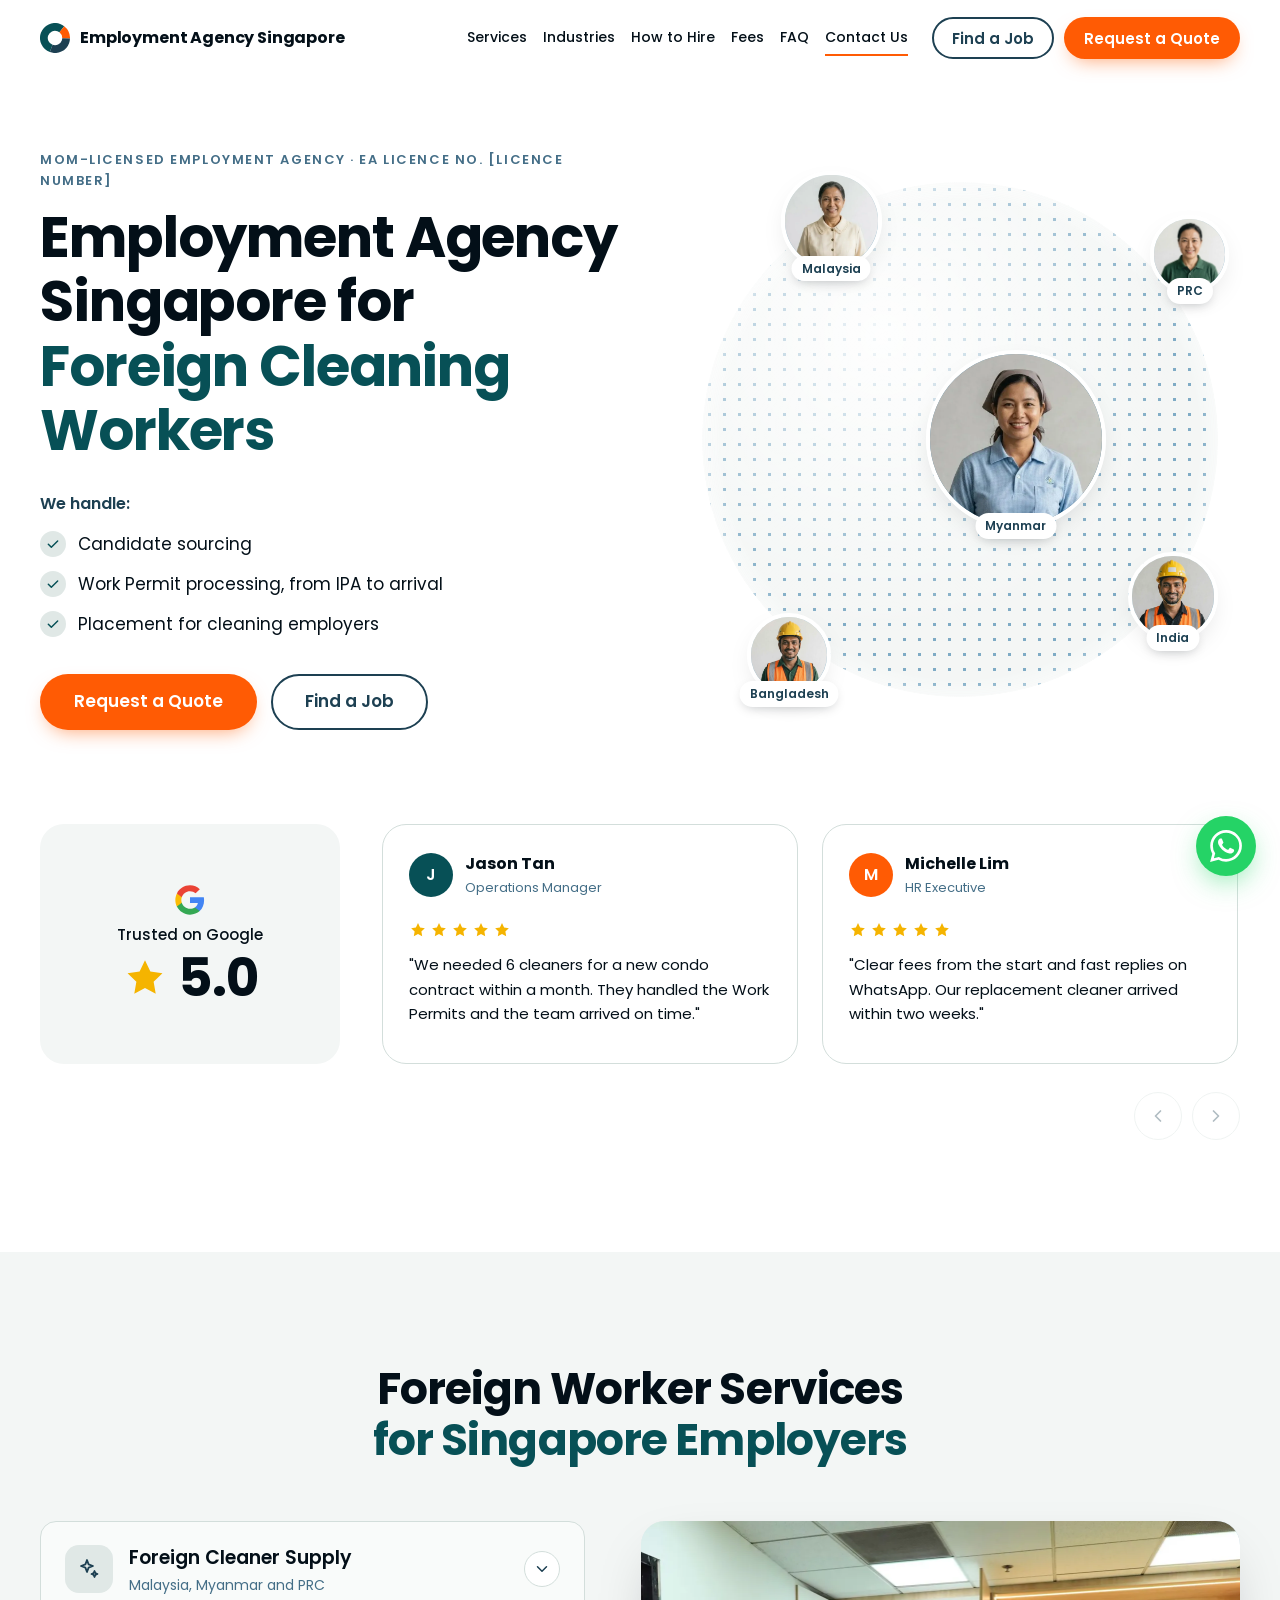
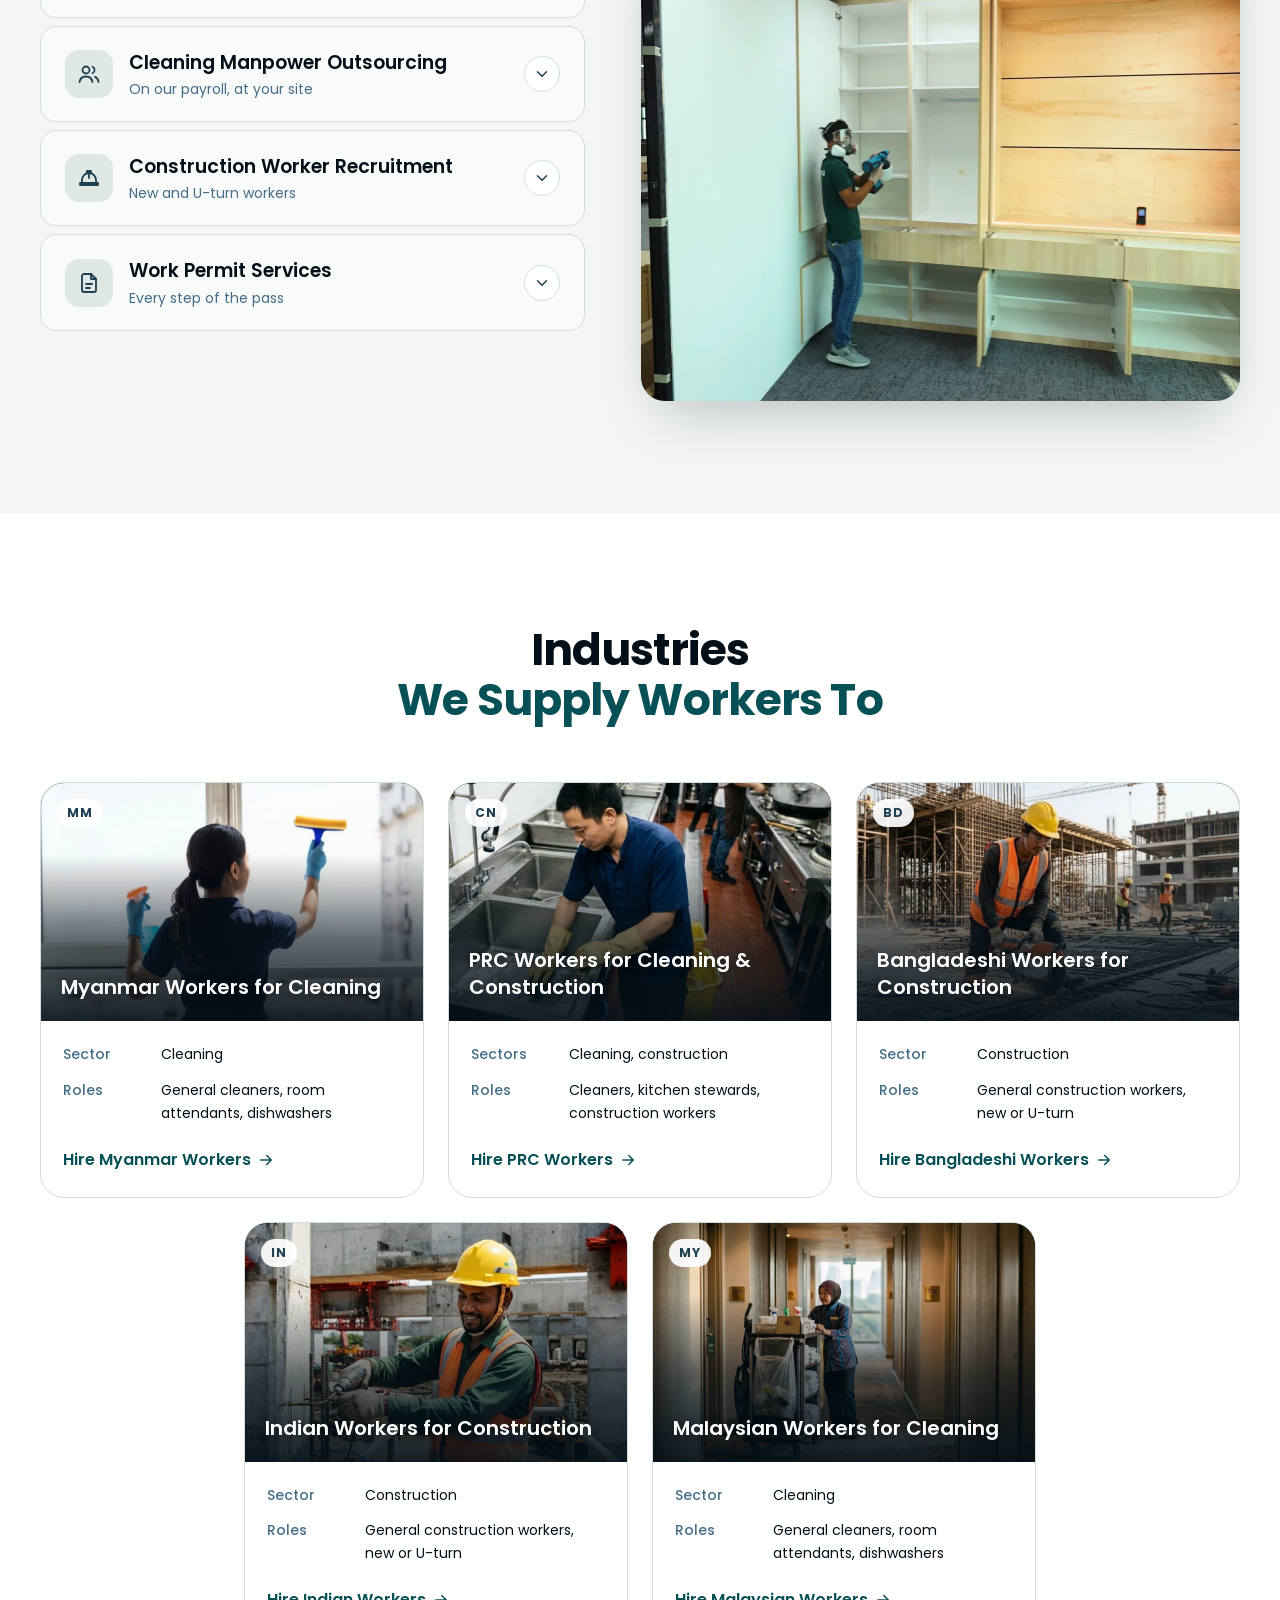
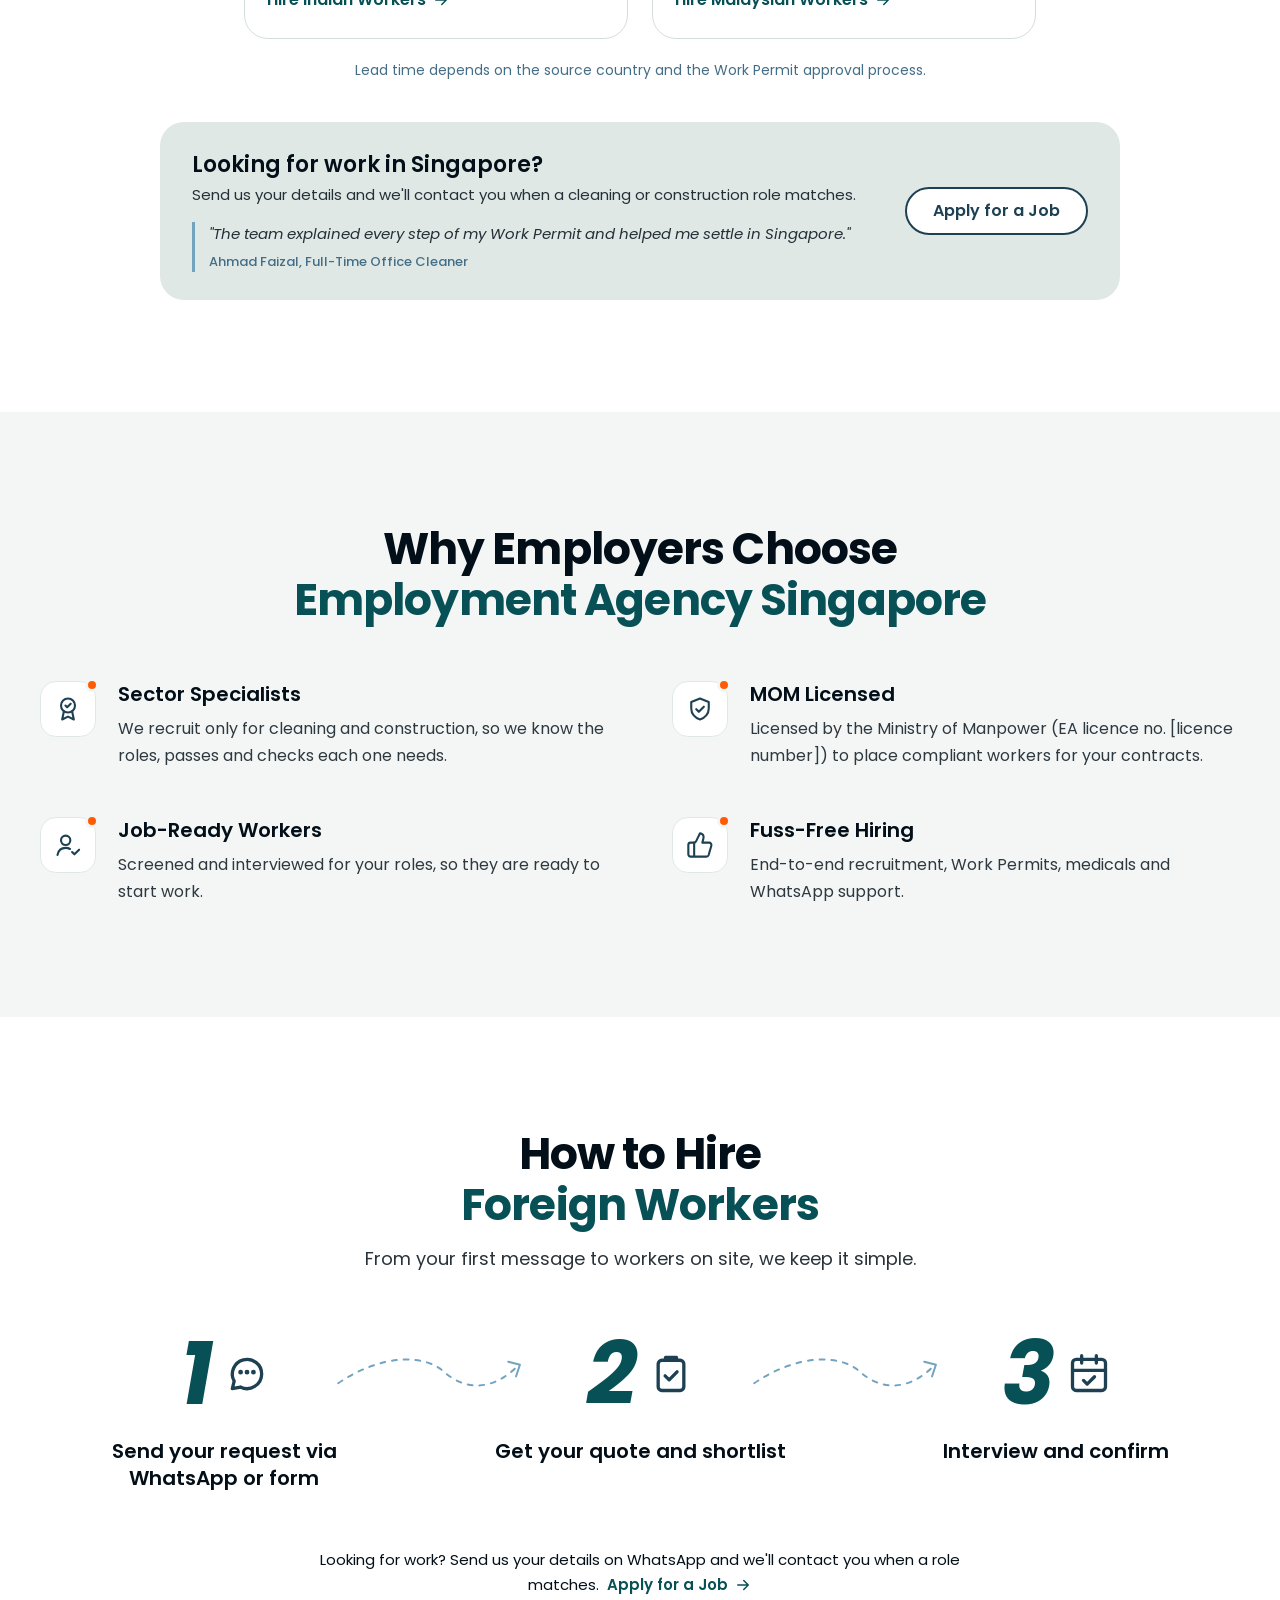
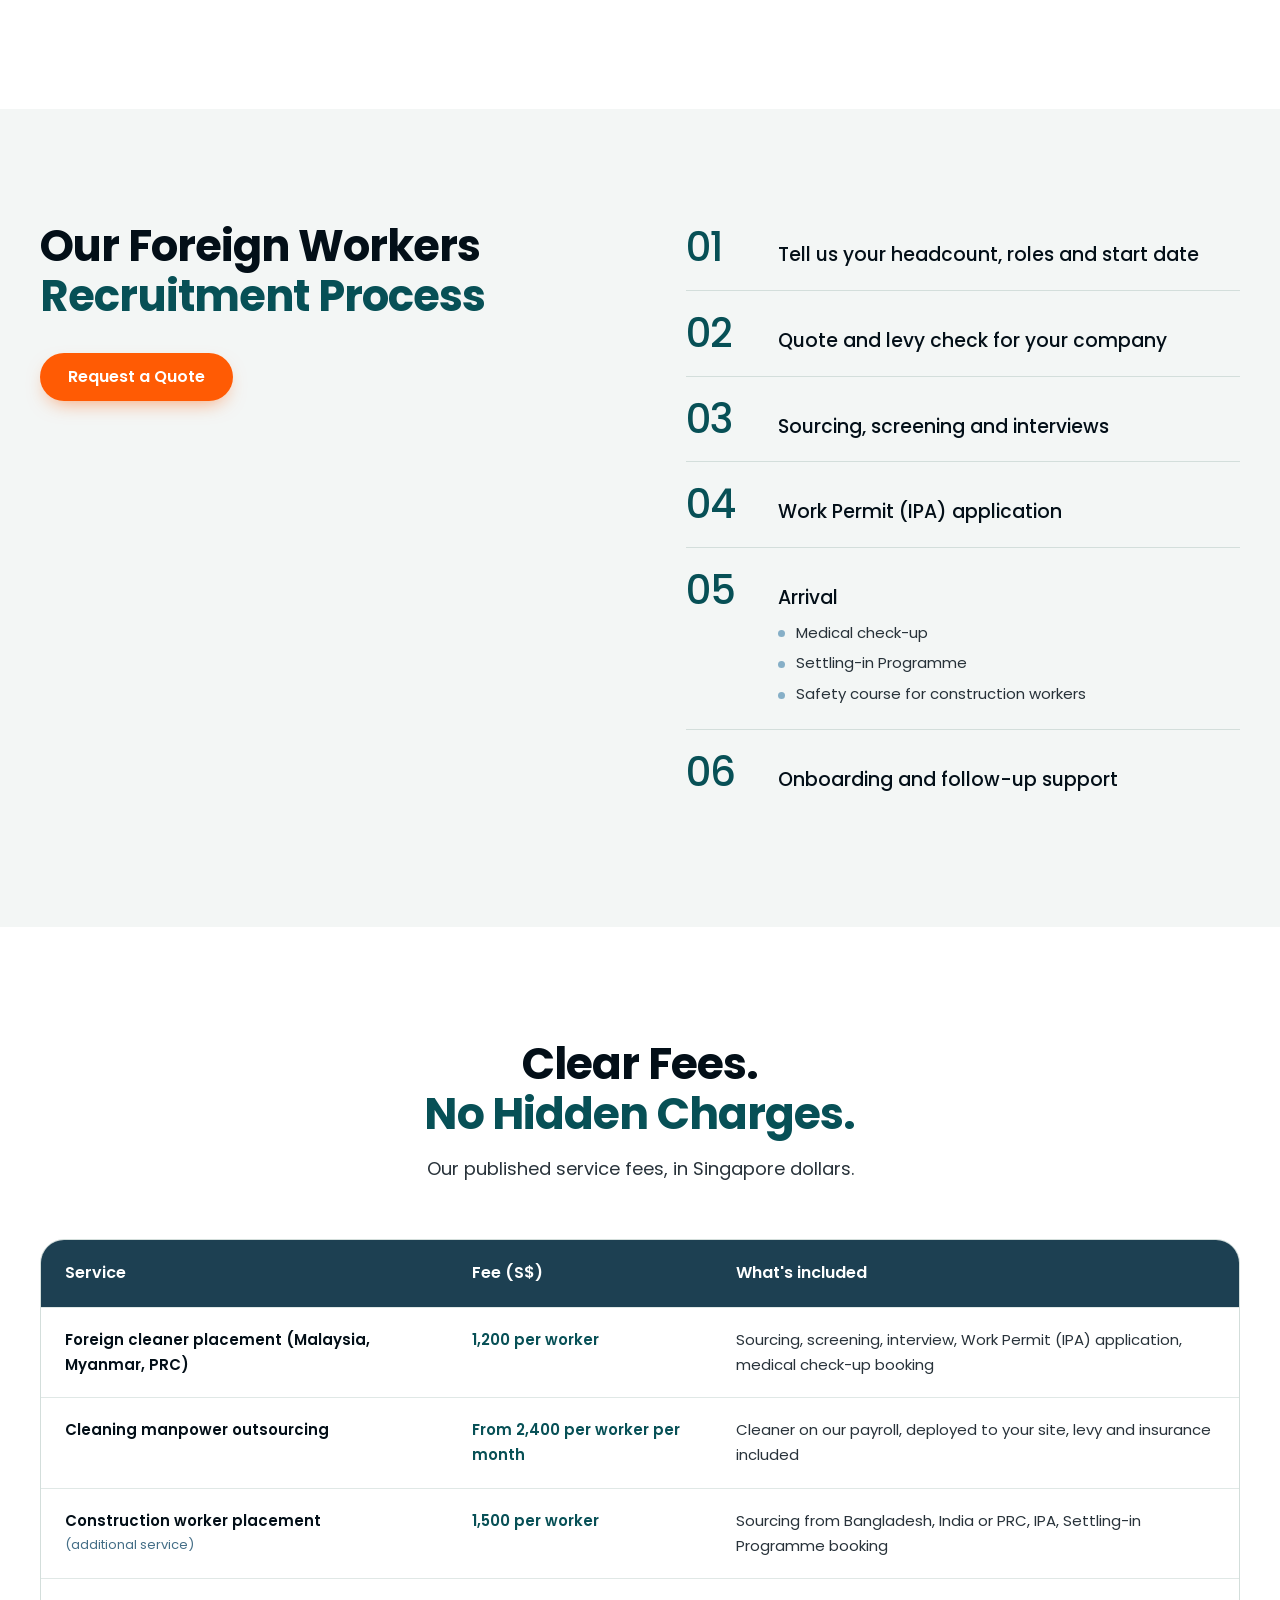
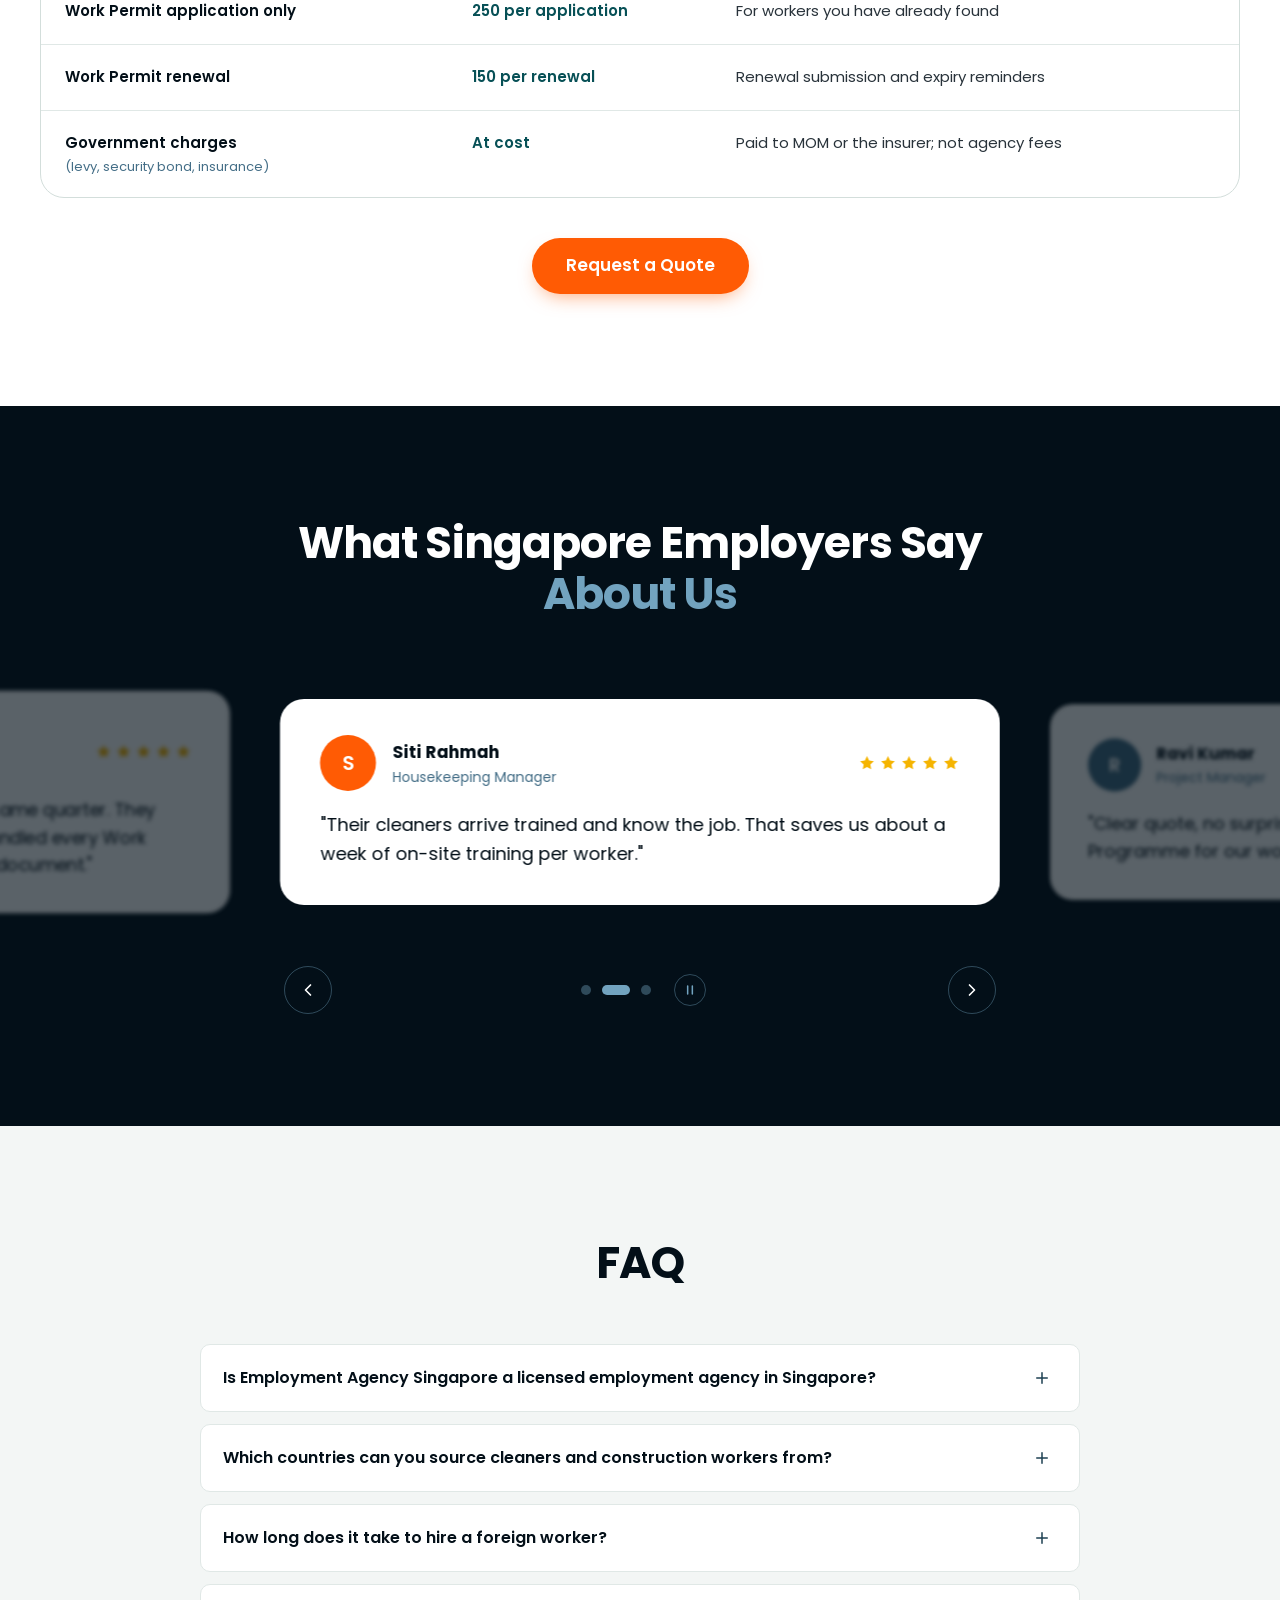
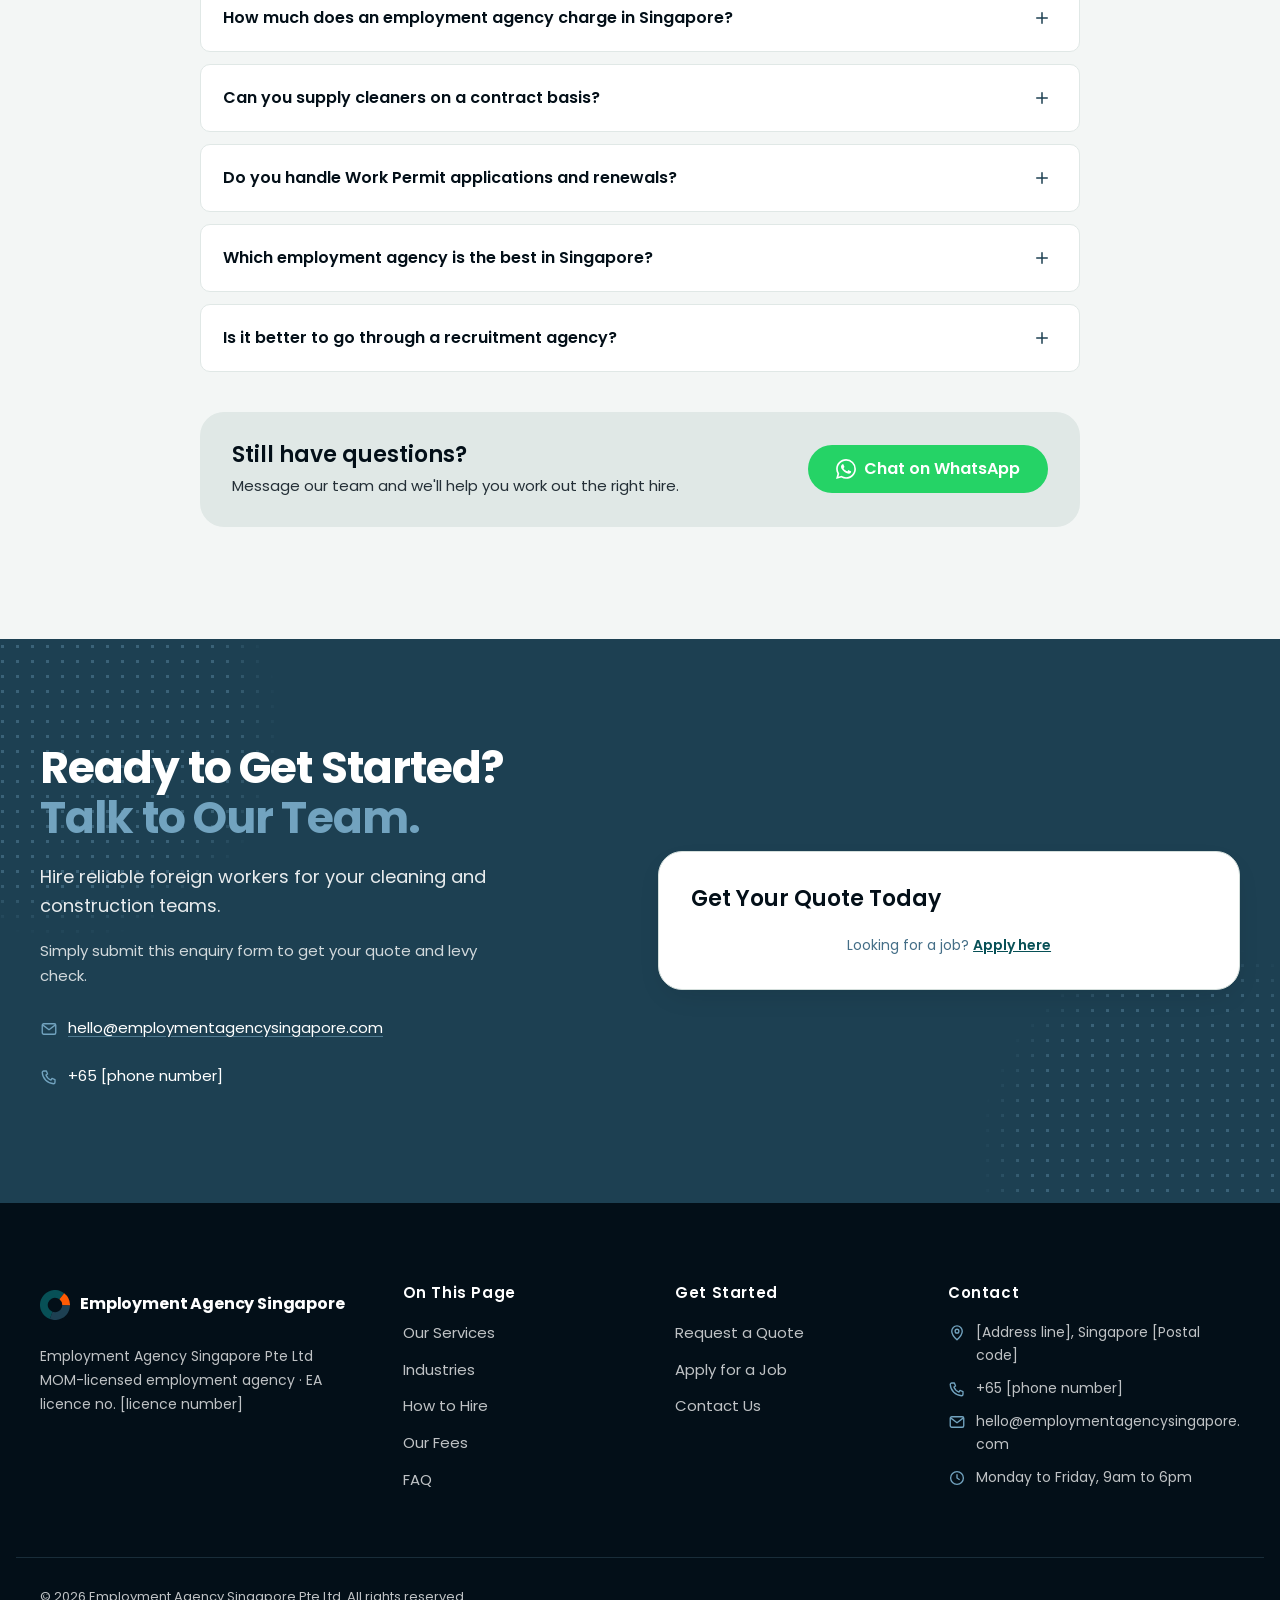
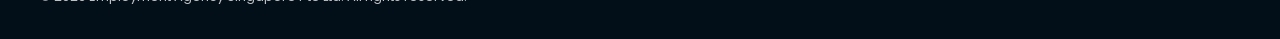
==== landing-pages/index.html @ 70fbc1dd "Alex's review step 2: menu on sideways phones, hidden service panels - Menu button up to 1024px wide" ====
<!doctype html>
<html lang="en">
<head>
  <meta charset="utf-8">
  <meta name="viewport" content="width=device-width, initial-scale=1">
  <title>Employment Agency Singapore for Foreign Cleaning Workers</title>
  <meta name="color-scheme" content="only light">
  <link rel="canonical" href="https://employmentagencysingapore.com/">
  <meta name="description" content="MOM-licensed employment agency in Singapore (EA licence no. [licence number]). We handle candidate sourcing, Work Permit processing (IPA to arrival) and placement for cleaning employers.">
  <!-- Link preview for WhatsApp, LinkedIn and Facebook (preview image to add: og:image) -->
  <meta property="og:type" content="website">
  <meta property="og:site_name" content="Employment Agency Singapore">
  <meta property="og:title" content="Employment Agency Singapore for Foreign Cleaning Workers">
  <meta property="og:description" content="MOM-licensed employment agency in Singapore (EA licence no. [licence number]). We handle candidate sourcing, Work Permit processing (IPA to arrival) and placement for cleaning employers.">
  <meta property="og:url" content="https://employmentagencysingapore.com/">
  <meta property="og:locale" content="en_SG">
  <meta name="twitter:card" content="summary_large_image">
  <link rel="preconnect" href="https://fonts.googleapis.com">
  <link rel="preconnect" href="https://fonts.gstatic.com" crossorigin>
  <link href="https://fonts.googleapis.com/css2?family=Poppins:wght@400;500;600;700&display=swap" rel="stylesheet">
  <link rel="icon" type="image/svg+xml" href="images/ea-logo.svg">
  <link rel="stylesheet" href="css/design-system.css?v=50">
  <link rel="stylesheet" href="css/home.css?v=50">
</head>
<body>

<!-- ============ ICON SPRITE ============ -->
<svg width="0" height="0" style="position:absolute" aria-hidden="true">
  <defs>
    <symbol id="i-check" viewBox="0 0 24 24"><path d="M5 12.5l4.5 4.5L19 7.5" fill="none" stroke="currentColor" stroke-width="2.2" stroke-linecap="round" stroke-linejoin="round"/></symbol>
    <symbol id="i-arrow" viewBox="0 0 24 24"><path d="M5 12h14M13 6l6 6-6 6" fill="none" stroke="currentColor" stroke-width="2" stroke-linecap="round" stroke-linejoin="round"/></symbol>
    <symbol id="i-left" viewBox="0 0 24 24"><path d="M15 6l-6 6 6 6" fill="none" stroke="currentColor" stroke-width="2" stroke-linecap="round" stroke-linejoin="round"/></symbol>
    <symbol id="i-right" viewBox="0 0 24 24"><path d="M9 6l6 6-6 6" fill="none" stroke="currentColor" stroke-width="2" stroke-linecap="round" stroke-linejoin="round"/></symbol>
    <symbol id="i-chevdown" viewBox="0 0 24 24"><path d="M6 9l6 6 6-6" fill="none" stroke="currentColor" stroke-width="2" stroke-linecap="round" stroke-linejoin="round"/></symbol>
    <symbol id="i-pause" viewBox="0 0 24 24"><path d="M8 5v14M16 5v14" fill="none" stroke="currentColor" stroke-width="2.6" stroke-linecap="round"/></symbol>
    <symbol id="i-play" viewBox="0 0 24 24"><path d="M7 4.5v15l12-7.5z" fill="currentColor"/></symbol>
    <symbol id="i-plus" viewBox="0 0 24 24"><path d="M12 5v14M5 12h14" fill="none" stroke="currentColor" stroke-width="2" stroke-linecap="round"/></symbol>
    <symbol id="i-star" viewBox="0 0 24 24"><path d="M12 2.8l2.8 5.8 6.3.9-4.6 4.4 1.1 6.3L12 17.2l-5.6 3 1.1-6.3L2.9 9.5l6.3-.9z" fill="currentColor"/></symbol>
    <symbol id="i-menu" viewBox="0 0 24 24"><path d="M4 7h16M4 12h16M4 17h16" fill="none" stroke="currentColor" stroke-width="2" stroke-linecap="round"/></symbol>
    <symbol id="i-close" viewBox="0 0 24 24"><path d="M6 6l12 12M18 6L6 18" fill="none" stroke="currentColor" stroke-width="2" stroke-linecap="round"/></symbol>
    <symbol id="i-sparkle" viewBox="0 0 24 24"><g fill="none" stroke="currentColor" stroke-width="1.8" stroke-linecap="round" stroke-linejoin="round"><path d="M10 3l1.6 4.4L16 9l-4.4 1.6L10 15l-1.6-4.4L4 9l4.4-1.6z"/><path d="M17.5 14l.9 2.1 2.1.9-2.1.9-.9 2.1-.9-2.1-2.1-.9 2.1-.9z"/></g></symbol>
    <symbol id="i-users" viewBox="0 0 24 24"><g fill="none" stroke="currentColor" stroke-width="1.8" stroke-linecap="round" stroke-linejoin="round"><circle cx="9" cy="8" r="3.5"/><path d="M2.5 20c.6-3.6 3.2-5.5 6.5-5.5s5.9 1.9 6.5 5.5"/><path d="M15.5 4.8a3.5 3.5 0 010 6.4M18 14.8c1.9.7 3.2 2.4 3.5 5.2"/></g></symbol>
    <symbol id="i-helmet" viewBox="0 0 24 24"><g fill="none" stroke="currentColor" stroke-width="1.8" stroke-linecap="round" stroke-linejoin="round"><path d="M3 17h18v2H3z"/><path d="M5 17v-3a7 7 0 0114 0v3"/><path d="M10 7.3V5h4v2.3"/><path d="M12 7v5"/></g></symbol>
    <symbol id="i-file" viewBox="0 0 24 24"><g fill="none" stroke="currentColor" stroke-width="1.8" stroke-linecap="round" stroke-linejoin="round"><path d="M14 3H7a2 2 0 00-2 2v14a2 2 0 002 2h10a2 2 0 002-2V8z"/><path d="M14 3v5h5M9 13h6M9 17h4"/></g></symbol>
    <symbol id="i-shield" viewBox="0 0 24 24"><g fill="none" stroke="currentColor" stroke-width="1.8" stroke-linecap="round" stroke-linejoin="round"><path d="M12 3l7.5 3v5.5c0 4.6-3.2 8.3-7.5 9.5-4.3-1.2-7.5-4.9-7.5-9.5V6z"/><path d="M8.8 12.2l2.2 2.2 4.3-4.4"/></g></symbol>
    <symbol id="i-badge" viewBox="0 0 24 24"><g fill="none" stroke="currentColor" stroke-width="1.8" stroke-linecap="round" stroke-linejoin="round"><circle cx="12" cy="9" r="6"/><path d="M8.5 14l-1.5 7 5-2.5 5 2.5-1.5-7"/><path d="M9.8 9l1.5 1.5 3-3"/></g></symbol>
    <symbol id="i-usercheck" viewBox="0 0 24 24"><g fill="none" stroke="currentColor" stroke-width="1.8" stroke-linecap="round" stroke-linejoin="round"><circle cx="10" cy="8" r="4"/><path d="M3 20.5c.7-3.8 3.4-6 7-6 1.4 0 2.6.3 3.7.9"/><path d="M15.5 18l2 2 4-4"/></g></symbol>
    <symbol id="i-clipboard" viewBox="0 0 24 24"><g fill="none" stroke="currentColor" stroke-width="1.8" stroke-linecap="round" stroke-linejoin="round"><rect x="5" y="4.5" width="14" height="16.5" rx="2"/><path d="M9 4.5V3h6v1.5"/><path d="M8.8 13l2.2 2.2 4.3-4.4"/></g></symbol>
    <symbol id="i-chat" viewBox="0 0 24 24"><g fill="none" stroke="currentColor" stroke-width="1.8" stroke-linecap="round" stroke-linejoin="round"><path d="M20 12a8 8 0 01-11.6 7.1L4 20l1-4.1A8 8 0 1120 12z"/><path d="M8.5 11h.01M12 11h.01M15.5 11h.01" stroke-width="2.6"/></g></symbol>
    <symbol id="i-quote" viewBox="0 0 24 24"><g fill="none" stroke="currentColor" stroke-width="1.8" stroke-linecap="round" stroke-linejoin="round"><path d="M4 8h6v6H4zM4 14c0 3 1.5 4.5 4 5M14 8h6v6h-6zM14 14c0 3 1.5 4.5 4 5"/></g></symbol>
    <symbol id="i-handshake" viewBox="0 0 24 24"><g fill="none" stroke="currentColor" stroke-width="1.8" stroke-linecap="round" stroke-linejoin="round"><path d="M2.5 11l3.5-4 4 1.5 2-1.5 3 .5 4.5 3.5"/><path d="M5.5 13.5l4 4c.7.7 1.8.7 2.5 0l4.5-4.5"/><path d="M9 11l3 3M11 9.5l4 4"/></g></symbol>
    <symbol id="i-thumb" viewBox="0 0 24 24"><g fill="none" stroke="currentColor" stroke-width="1.8" stroke-linecap="round" stroke-linejoin="round"><path d="M7 10v11"/><path d="M15 5.9L14 10h5.8a2 2 0 011.9 2.6l-2.3 8a2 2 0 01-1.9 1.4H4a2 2 0 01-2-2v-8a2 2 0 012-2h2.8a2 2 0 001.8-1.1L12 2a3.1 3.1 0 013 3.9z"/></g></symbol>
    <symbol id="i-calcheck" viewBox="0 0 24 24"><g fill="none" stroke="currentColor" stroke-width="1.8" stroke-linecap="round" stroke-linejoin="round"><rect x="3" y="4" width="18" height="17" rx="2"/><path d="M16 2v4M8 2v4M3 10h18M9 15.5l2 2 4-4"/></g></symbol>
    <symbol id="i-pin" viewBox="0 0 24 24"><g fill="none" stroke="currentColor" stroke-width="1.8" stroke-linecap="round" stroke-linejoin="round"><path d="M12 21s-7-6.3-7-11.5a7 7 0 0114 0C19 14.7 12 21 12 21z"/><circle cx="12" cy="9.5" r="2.5"/></g></symbol>
    <symbol id="i-phone" viewBox="0 0 24 24"><path d="M5 4h3.5l1.6 4-2.2 1.4a11 11 0 006.7 6.7L16 13.9l4 1.6V19a2 2 0 01-2 2A16 16 0 013 6a2 2 0 012-2z" fill="none" stroke="currentColor" stroke-width="1.8" stroke-linejoin="round"/></symbol>
    <symbol id="i-mail" viewBox="0 0 24 24"><g fill="none" stroke="currentColor" stroke-width="1.8" stroke-linecap="round" stroke-linejoin="round"><rect x="3" y="5" width="18" height="14" rx="2"/><path d="M3.5 6.5L12 13l8.5-6.5"/></g></symbol>
    <symbol id="i-clock" viewBox="0 0 24 24"><g fill="none" stroke="currentColor" stroke-width="1.8" stroke-linecap="round"><circle cx="12" cy="12" r="8.5"/><path d="M12 7.5V12l3 2"/></g></symbol>
    <symbol id="i-image" viewBox="0 0 24 24"><g fill="none" stroke="currentColor" stroke-width="1.6" stroke-linecap="round" stroke-linejoin="round"><rect x="3" y="4.5" width="18" height="15" rx="2"/><circle cx="8.5" cy="9.5" r="1.8"/><path d="M21 16l-5-5-8.5 8.5"/></g></symbol>
    <symbol id="i-person" viewBox="0 0 64 64"><circle cx="32" cy="25" r="11" fill="currentColor"/><path d="M10 60c2-12 11-19 22-19s20 7 22 19z" fill="currentColor"/></symbol>
    <symbol id="i-whatsapp" viewBox="0 0 24 24"><path fill="currentColor" d="M17.472 14.382c-.297-.149-1.758-.867-2.03-.967-.273-.099-.471-.148-.67.15-.197.297-.767.966-.94 1.164-.173.199-.347.223-.644.075-.297-.15-1.255-.463-2.39-1.475-.883-.788-1.48-1.761-1.653-2.059-.173-.297-.018-.458.13-.606.134-.133.298-.347.446-.52.149-.174.198-.298.298-.497.099-.198.05-.371-.025-.52-.075-.149-.669-1.612-.916-2.207-.242-.579-.487-.5-.669-.51-.173-.008-.371-.01-.57-.01-.198 0-.52.074-.792.372-.272.297-1.04 1.016-1.04 2.479 0 1.462 1.065 2.875 1.213 3.074.149.198 2.096 3.2 5.077 4.487.709.306 1.262.489 1.694.625.712.227 1.36.195 1.871.118.571-.085 1.758-.719 2.006-1.413.248-.694.248-1.289.173-1.413-.074-.124-.272-.198-.57-.347m-5.421 7.403h-.004a9.87 9.87 0 01-5.031-1.378l-.361-.214-3.741.982.998-3.648-.235-.374a9.86 9.86 0 01-1.51-5.26c.001-5.45 4.436-9.884 9.888-9.884 2.64 0 5.122 1.03 6.988 2.898a9.825 9.825 0 012.893 6.994c-.003 5.45-4.437 9.884-9.885 9.884m8.413-18.297A11.815 11.815 0 0012.05 0C5.495 0 .16 5.335.157 11.892c0 2.096.547 4.142 1.588 5.945L.057 24l6.305-1.654a11.882 11.882 0 005.683 1.448h.005c6.554 0 11.89-5.335 11.893-11.893a11.821 11.821 0 00-3.48-8.413Z"/></symbol>
    <symbol id="i-google" viewBox="0 0 24 24"><path fill="#4285F4" d="M22.56 12.25c0-.78-.07-1.53-.2-2.25H12v4.26h5.92c-.26 1.37-1.04 2.53-2.21 3.31v2.77h3.57c2.08-1.92 3.28-4.74 3.28-8.09z"/><path fill="#34A853" d="M12 23c2.97 0 5.46-.98 7.28-2.66l-3.57-2.77c-.98.66-2.23 1.06-3.71 1.06-2.86 0-5.29-1.93-6.16-4.53H2.18v2.84C3.99 20.53 7.7 23 12 23z"/><path fill="#FBBC05" d="M5.84 14.09c-.22-.66-.35-1.36-.35-2.09s.13-1.43.35-2.09V7.07H2.18C1.43 8.55 1 10.22 1 12s.43 3.45 1.18 4.93l3.66-2.84z"/><path fill="#EA4335" d="M12 5.38c1.62 0 3.06.56 4.21 1.64l3.15-3.15C17.45 2.09 14.97 1 12 1 7.7 1 3.99 3.47 2.18 7.07l3.66 2.84c.87-2.6 3.3-4.53 6.16-4.53z"/></symbol>
  </defs>
</svg>

<a class="skip-link" href="#main">Skip to content</a>

<!-- ============ HEADER ============ -->
<header class="site-header" id="top">
  <div class="container header-inner">
    <a class="logo" href="#top" aria-label="Employment Agency Singapore home">
      <img class="logo-mark" src="images/ea-logo.svg" width="30" height="30" alt="Employment Agency Singapore logo" title="Employment Agency Singapore">
      <span class="logo-text">Employment Agency Singapore</span>
    </a>
    <nav class="main-nav" id="main-nav" aria-label="Main">
      <a href="#services">Services</a>
      <a href="#industries">Industries</a>
      <a href="#how-to-hire">How to Hire</a>
      <a href="#fees">Fees</a>
      <a href="#faq">FAQ</a>
      <a data-link="contact" href="#request-workers">Contact Us</a>
      <div class="nav-ctas-mobile">
        <a class="btn btn-secondary" data-link="findJob" href="#" target="_blank" rel="noopener">Find a Job</a>
        <a class="btn btn-primary" data-link="requestWorkers" href="#request-workers">Request a Quote</a>
      </div>
    </nav>
    <div class="header-ctas">
      <a class="btn btn-secondary btn-sm" data-link="findJob" href="#" target="_blank" rel="noopener">Find a Job</a>
      <a class="btn btn-primary btn-sm" data-link="requestWorkers" href="#request-workers">Request a Quote</a>
    </div>
    <button class="nav-toggle" aria-controls="main-nav" aria-expanded="false" aria-label="Open menu">
      <svg class="ico"><use href="#i-menu"/></svg>
    </button>
  </div>
</header>

<main id="main">

<!-- ============ 1. HERO (Omnipresent layout) ============ -->
<section class="hero">
  <div class="container hero-grid">
    <div class="hero-copy">
      <p class="eyebrow">MOM-licensed employment agency · EA licence no. [licence number]</p>
      <h1>Employment Agency Singapore for <span class="accent">Foreign Cleaning Workers</span></h1>
      <p class="hero-lead">We handle:</p>
      <ul class="checklist">
        <li><svg class="ico"><use href="#i-check"/></svg>Candidate sourcing</li>
        <li><svg class="ico"><use href="#i-check"/></svg>Work Permit processing, from IPA to arrival</li>
        <li><svg class="ico"><use href="#i-check"/></svg>Placement for cleaning employers</li>
      </ul>
      <div class="btn-row">
        <a class="btn btn-primary btn-lg" data-link="requestWorkers" href="#request-workers">Request a Quote</a>
        <a class="btn btn-secondary btn-lg" data-link="findJob" href="#" target="_blank" rel="noopener">Find a Job</a>
      </div>
    </div>

    <div class="hero-visual">
      <div class="globe"></div>
      <div class="portrait p1"><img src="images/home/hero-malaysia.webp" width="600" height="600" alt="Smiling cleaner in a beige uniform with a lace collar and brown apron, holding a cloth and spray bottle, representing workers from Malaysia" title="Workers from Malaysia" decoding="async"><span class="tag" aria-hidden="true">Malaysia</span></div>
      <div class="portrait p2"><img src="images/home/hero-prc.webp" width="600" height="600" alt="Smiling cleaner in a green uniform, representing workers from PRC" title="Workers from PRC" decoding="async"><span class="tag" aria-hidden="true">PRC</span></div>
      <div class="portrait p3 big"><img src="images/home/hero-myanmar.webp" width="600" height="600" alt="Smiling cleaner in a light blue uniform shirt and headscarf, representing workers from Myanmar" title="Workers from Myanmar" decoding="async"><span class="tag" aria-hidden="true">Myanmar</span></div>
      <div class="portrait p4"><img src="images/home/hero-bangladesh.webp" width="600" height="600" alt="Smiling construction worker in a yellow hard hat and orange safety vest, representing workers from Bangladesh" title="Workers from Bangladesh" decoding="async"><span class="tag" aria-hidden="true">Bangladesh</span></div>
      <div class="portrait p5"><img src="images/home/hero-india.webp" width="600" height="600" alt="Smiling construction worker in a yellow hard hat and orange safety vest over a black shirt, representing workers from India" title="Workers from India" decoding="async"><span class="tag" aria-hidden="true">India</span></div>
    </div>
  </div>

  <!-- ============ 2. TRUSTED BY ============ -->
  <!-- Hidden until real client logos exist: remove the "hidden" attribute to show it again -->
  <div class="container trusted" hidden>
    <h2 class="trusted-title">Our <span class="accent">Clients</span></h2>
    <ul class="logo-grid" aria-label="Client logos (placeholders)">
      <li>Client logo</li><li>Client logo</li><li>Client logo</li><li>Client logo</li><li>Client logo</li>
      <li>Client logo</li><li>Client logo</li><li>Client logo</li><li>Client logo</li><li>Client logo</li>
    </ul>
  </div>
</section>

<!-- ============ 3. GOOGLE REVIEWS (SEA layout) ============ -->
<section class="section reviews" aria-label="Google reviews">
  <div class="container">
    <div class="reviews-grid">
      <aside class="rating-summary">
        <p class="rating-title"><svg class="g-logo" aria-hidden="true"><use href="#i-google"/></svg>Trusted on Google</p>
        <p class="rating-score"><svg class="big-star" aria-hidden="true"><use href="#i-star"/></svg>5.0 <span class="stars" aria-label="5 out of 5 stars"><svg><use href="#i-star"/></svg><svg><use href="#i-star"/></svg><svg><use href="#i-star"/></svg><svg><use href="#i-star"/></svg><svg><use href="#i-star"/></svg></span></p>
      </aside>
      <div class="review-carousel">
        <div class="review-track" id="review-track">
          <article class="review-card">
            <header><span class="avatar c1">J</span><div><strong>Jason Tan</strong><small>Operations Manager</small></div></header>
            <div class="stars sm" aria-label="5 out of 5 stars"><svg><use href="#i-star"/></svg><svg><use href="#i-star"/></svg><svg><use href="#i-star"/></svg><svg><use href="#i-star"/></svg><svg><use href="#i-star"/></svg></div>
            <p>"We needed 6 cleaners for a new condo contract within a month. They handled the Work Permits and the team arrived on time."</p>
          </article>
          <article class="review-card">
            <header><span class="avatar c2">M</span><div><strong>Michelle Lim</strong><small>HR Executive</small></div></header>
            <div class="stars sm" aria-label="5 out of 5 stars"><svg><use href="#i-star"/></svg><svg><use href="#i-star"/></svg><svg><use href="#i-star"/></svg><svg><use href="#i-star"/></svg><svg><use href="#i-star"/></svg></div>
            <p>"Clear fees from the start and fast replies on WhatsApp. Our replacement cleaner arrived within two weeks."</p>
          </article>
        </div>
      </div>
      <div class="carousel-controls">
          <button class="round-btn" data-scroll="-1" aria-label="Previous review"><svg class="ico"><use href="#i-left"/></svg></button>
          <button class="round-btn" data-scroll="1" aria-label="Next review"><svg class="ico"><use href="#i-right"/></svg></button>
        </div>
    </div>
  </div>
</section>

<!-- ============ 4. SERVICES (Coodesh accordion) ============ -->
<section class="section services bg-soft" id="services" aria-labelledby="services-title">
  <div class="container">
    <div class="section-head center">
      <h2 id="services-title">Foreign Worker Services <span class="accent block">for Singapore Employers</span></h2>
    </div>

    <div class="svc-grid">
      <div class="svc-list">
        <div class="svc-item" data-index="0">
          <button class="svc-head" aria-expanded="false" aria-controls="svc-panel-0" id="svc-tab-0">
            <span class="svc-ico"><svg class="ico"><use href="#i-sparkle"/></svg></span>
            <span class="svc-titles"><strong>Foreign Cleaner Supply</strong><small>Malaysia, Myanmar and PRC</small></span>
            <span class="svc-chev" aria-hidden="true"><svg class="ico"><use href="#i-chevdown"/></svg></span>
          </button>
          <div class="svc-body" id="svc-panel-0" role="region" aria-labelledby="svc-tab-0">
            <div class="media-ph svc-media-mobile has-photo"><img src="images/home/service-cleaner-supply.webp" width="1200" height="960" alt="Cleaner in rubber gloves washing a plate at a commercial kitchen sink" title="Foreign Cleaner Supply" loading="lazy" decoding="async"></div>
            <p>Cleaners from Malaysia, Myanmar and PRC for cleaning contractors, facility management, hotels and F&amp;B dishwashing.</p>
            <ul class="chips"><li>Cleaning contractors</li><li>Facility management</li><li>Hotels</li><li>F&amp;B dishwashing</li></ul>
            <a class="btn btn-primary btn-sm" data-link="hireForm" data-service="Foreign Cleaner Supply" href="#request-workers">Request a Quote</a>
          </div>
        </div>

        <div class="svc-item" data-index="1">
          <button class="svc-head" aria-expanded="false" aria-controls="svc-panel-1" id="svc-tab-1">
            <span class="svc-ico"><svg class="ico"><use href="#i-users"/></svg></span>
            <span class="svc-titles"><strong>Cleaning Manpower Outsourcing</strong><small>On our payroll, at your site</small></span>
            <span class="svc-chev" aria-hidden="true"><svg class="ico"><use href="#i-chevdown"/></svg></span>
          </button>
          <div class="svc-body" id="svc-panel-1" role="region" aria-labelledby="svc-tab-1">
            <div class="media-ph svc-media-mobile has-photo"><img src="images/home/service-outsourcing.webp" width="1200" height="960" alt="Cleaner wiping down an office desk at a client site" title="Cleaning Manpower Outsourcing" loading="lazy" decoding="async"></div>
            <p>Cleaners on our payroll, deployed to your site.</p>
            <ul class="chips"><li>On our payroll</li><li>Deployed to your site</li></ul>
            <a class="btn btn-primary btn-sm" data-link="hireForm" data-service="Cleaning Manpower Outsourcing" href="#request-workers">Request a Quote</a>
          </div>
        </div>

        <div class="svc-item" data-index="2">
          <button class="svc-head" aria-expanded="false" aria-controls="svc-panel-2" id="svc-tab-2">
            <span class="svc-ico"><svg class="ico"><use href="#i-helmet"/></svg></span>
            <span class="svc-titles"><strong>Construction Worker Recruitment</strong><small>New and U-turn workers</small></span>
            <span class="svc-chev" aria-hidden="true"><svg class="ico"><use href="#i-chevdown"/></svg></span>
          </button>
          <div class="svc-body" id="svc-panel-2" role="region" aria-labelledby="svc-tab-2">
            <div class="media-ph svc-media-mobile has-photo"><img src="images/home/service-construction.webp" width="1200" height="960" alt="Construction worker in a hard hat and safety vest measuring steel rebar on site" title="Construction Worker Recruitment" loading="lazy" decoding="async"></div>
            <p>New and U-turn workers from Bangladesh, India and PRC.</p>
            <ul class="chips"><li>Bangladesh</li><li>India</li><li>PRC</li></ul>
            <a class="btn btn-primary btn-sm" data-link="hireForm" data-service="Construction Worker Recruitment" href="#request-workers">Request a Quote</a>
          </div>
        </div>

        <div class="svc-item" data-index="3">
          <button class="svc-head" aria-expanded="false" aria-controls="svc-panel-3" id="svc-tab-3">
            <span class="svc-ico"><svg class="ico"><use href="#i-file"/></svg></span>
            <span class="svc-titles"><strong>Work Permit Services</strong><small>Every step of the pass</small></span>
            <span class="svc-chev" aria-hidden="true"><svg class="ico"><use href="#i-chevdown"/></svg></span>
          </button>
          <div class="svc-body" id="svc-panel-3" role="region" aria-labelledby="svc-tab-3">
            <div class="media-ph svc-media-mobile has-photo"><img src="images/home/service-work-permit.webp" width="1200" height="960" alt="Signed documents being handed across a desk" title="Work Permit Services" loading="lazy" decoding="async"></div>
            <p>Applications, renewals, transfers, cancellations, security bond, insurance.</p>
            <ul class="chips"><li>Applications</li><li>Renewals</li><li>Transfers</li><li>Cancellations</li><li>Security bond</li><li>Insurance</li></ul>
            <a class="btn btn-primary btn-sm" data-link="hireForm" data-service="Work Permit Services" href="#request-workers">Request a Quote</a>
          </div>
        </div>
      </div>

      <div class="svc-media" aria-hidden="true">
        <div class="svc-media-frame">
          <div class="media-ph has-photo media-default is-active"><img src="images/home/service-default.webp" width="1200" height="960" alt="Worker in goggles and a respirator spraying a treatment inside new office cabinets" title="Foreign Worker Services" loading="lazy" decoding="async"></div>
          <div class="media-ph has-photo"><img src="images/home/service-cleaner-supply.webp" width="1200" height="960" alt="Cleaner in rubber gloves washing a plate at a commercial kitchen sink" title="Foreign Cleaner Supply" loading="lazy" decoding="async"></div>
          <div class="media-ph has-photo"><img src="images/home/service-outsourcing.webp" width="1200" height="960" alt="Cleaner wiping down an office desk at a client site" title="Cleaning Manpower Outsourcing" loading="lazy" decoding="async"></div>
          <div class="media-ph has-photo"><img src="images/home/service-construction.webp" width="1200" height="960" alt="Construction worker in a hard hat and safety vest measuring steel rebar on site" title="Construction Worker Recruitment" loading="lazy" decoding="async"></div>
          <div class="media-ph has-photo"><img src="images/home/service-work-permit.webp" width="1200" height="960" alt="Signed documents being handed across a desk" title="Work Permit Services" loading="lazy" decoding="async"></div>
        </div>
      </div>
    </div>
  </div>
</section>

<!-- ============ 5. INDUSTRIES / SOURCE COUNTRIES (Omnipresent photo grid) ============ -->
<section class="section industries" id="industries" aria-labelledby="industries-title">
  <div class="container">
    <div class="section-head center">
      <h2 id="industries-title">Industries <span class="accent block">We Supply Workers To</span></h2>
    </div>

    <div class="country-grid">
      <article class="country-card">
        <div class="country-photo has-photo"><img src="images/home/country-myanmar.webp" width="1200" height="750" alt="Cleaner in blue gloves washing a high-rise window with a squeegee and spray bottle" title="Myanmar workers for cleaning" loading="lazy" decoding="async"><span class="code">MM</span><h3>Myanmar Workers for Cleaning</h3></div>
        <dl>
          <div><dt>Sector</dt><dd>Cleaning</dd></div>
          <div><dt>Roles</dt><dd>General cleaners, room attendants, dishwashers</dd></div>
        </dl>
        <a class="text-link" data-link="hireForm" data-country="Myanmar" href="#request-workers">Hire Myanmar Workers <svg class="ico"><use href="#i-arrow"/></svg></a>
      </article>
      <article class="country-card">
        <div class="country-photo has-photo"><img src="images/home/country-prc.webp" width="1200" height="750" alt="Kitchen steward scrubbing a stainless steel sink in a restaurant kitchen" title="PRC workers for cleaning and construction" loading="lazy" decoding="async"><span class="code">CN</span><h3>PRC Workers for Cleaning &amp; Construction</h3></div>
        <dl>
          <div><dt>Sectors</dt><dd>Cleaning, construction</dd></div>
          <div><dt>Roles</dt><dd>Cleaners, kitchen stewards, construction workers</dd></div>
        </dl>
        <a class="text-link" data-link="hireForm" data-country="PRC" href="#request-workers">Hire PRC Workers <svg class="ico"><use href="#i-arrow"/></svg></a>
      </article>
      <article class="country-card">
        <div class="country-photo has-photo"><img src="images/home/country-bangladesh.webp" width="1200" height="750" alt="Construction worker in a hard hat, safety glasses and orange vest cutting steel rebar with a power saw on site" title="Bangladeshi workers for construction" loading="lazy" decoding="async"><span class="code">BD</span><h3>Bangladeshi Workers for Construction</h3></div>
        <dl>
          <div><dt>Sector</dt><dd>Construction</dd></div>
          <div><dt>Roles</dt><dd>General construction workers, new or U-turn</dd></div>
        </dl>
        <a class="text-link" data-link="hireForm" data-country="Bangladesh" href="#request-workers">Hire Bangladeshi Workers <svg class="ico"><use href="#i-arrow"/></svg></a>
      </article>
      <article class="country-card">
        <div class="country-photo has-photo"><img src="images/home/country-india.webp" width="1200" height="750" alt="Smiling construction worker in a yellow hard hat and orange safety vest drilling into steel rebar on a building site" title="Indian workers for construction" loading="lazy" decoding="async"><span class="code">IN</span><h3>Indian Workers for Construction</h3></div>
        <dl>
          <div><dt>Sector</dt><dd>Construction</dd></div>
          <div><dt>Roles</dt><dd>General construction workers, new or U-turn</dd></div>
        </dl>
        <a class="text-link" data-link="hireForm" data-country="India" href="#request-workers">Hire Indian Workers <svg class="ico"><use href="#i-arrow"/></svg></a>
      </article>
      <article class="country-card">
        <div class="country-photo has-photo"><img src="images/home/country-malaysia.webp" width="1200" height="750" alt="Hotel room attendant with a housekeeping trolley in a hotel corridor" title="Malaysian workers for cleaning" loading="lazy" decoding="async"><span class="code">MY</span><h3>Malaysian Workers for Cleaning</h3></div>
        <dl>
          <div><dt>Sector</dt><dd>Cleaning</dd></div>
          <div><dt>Roles</dt><dd>General cleaners, room attendants, dishwashers</dd></div>
        </dl>
        <a class="text-link" data-link="hireForm" data-country="Malaysia" href="#request-workers">Hire Malaysian Workers <svg class="ico"><use href="#i-arrow"/></svg></a>
      </article>
    </div>
    <p class="lead-note">Lead time depends on the source country and the Work Permit approval process.</p>

    <div class="job-banner">
      <div>
        <h3>Looking for work in Singapore?</h3>
        <p>Send us your details and we'll contact you when a cleaning or construction role matches.</p>
        <figure class="job-quote">
          <blockquote><p>"The team explained every step of my Work Permit and helped me settle in Singapore."</p></blockquote>
          <figcaption>Ahmad Faizal, Full-Time Office Cleaner</figcaption>
        </figure>
      </div>
      <a class="btn btn-secondary" data-link="findJob" href="#" target="_blank" rel="noopener">Apply for a Job</a>
    </div>
  </div>
</section>

<!-- ============ 6. WHY CHOOSE US (Omnipresent 2x2 icon grid) ============ -->
<section class="section why bg-soft" id="why-us" aria-labelledby="why-title">
  <div class="container">
    <div class="section-head center">
      <h2 id="why-title">Why Employers Choose <span class="accent block">Employment Agency Singapore</span></h2>
    </div>
    <div class="why-grid">
      <div class="why-item">
        <span class="why-ico"><svg class="ico"><use href="#i-badge"/></svg><i class="dot"></i></span>
        <div><h3>Sector Specialists</h3><p>We recruit only for cleaning and construction, so we know the roles, passes and checks each one needs.</p></div>
      </div>
      <div class="why-item">
        <span class="why-ico"><svg class="ico"><use href="#i-shield"/></svg><i class="dot"></i></span>
        <div><h3>MOM Licensed</h3><p>Licensed by the Ministry of Manpower (EA licence no. [licence number]) to place compliant workers for your contracts.</p></div>
      </div>
      <div class="why-item">
        <span class="why-ico"><svg class="ico"><use href="#i-usercheck"/></svg><i class="dot"></i></span>
        <div><h3>Job-Ready Workers</h3><p>Screened and interviewed for your roles, so they are ready to start work.</p></div>
      </div>
      <div class="why-item">
        <span class="why-ico"><svg class="ico"><use href="#i-thumb"/></svg><i class="dot"></i></span>
        <div><h3>Fuss-Free Hiring</h3><p>End-to-end recruitment, Work Permits, medicals and WhatsApp support.</p></div>
      </div>
    </div>
  </div>
</section>

<!-- ============ 7. HOW TO HIRE ============ -->
<section class="section how" id="how-to-hire" aria-labelledby="how-title">
  <div class="container">
    <div class="section-head center">
      <h2 id="how-title">How to Hire <span class="accent block">Foreign Workers</span></h2>
      <p class="lead">From your first message to workers on site, we keep it simple.</p>
    </div>
    <ol class="how-steps">
      <li>
        <div class="how-mark"><span class="how-num">1</span><svg class="ico"><use href="#i-chat"/></svg></div>
        <h3>Send your request via WhatsApp or form</h3>
      </li>
      <li>
        <div class="how-mark"><span class="how-num">2</span><svg class="ico"><use href="#i-clipboard"/></svg></div>
        <h3>Get your quote and shortlist</h3>
      </li>
      <li>
        <div class="how-mark"><span class="how-num">3</span><svg class="ico"><use href="#i-calcheck"/></svg></div>
        <h3>Interview and confirm</h3>
      </li>
    </ol>
    <p class="how-note">Looking for work? Send us your details on WhatsApp and we'll contact you when a role matches. <a class="text-link" data-link="findJob" href="#" target="_blank" rel="noopener">Apply for a Job <svg class="ico"><use href="#i-arrow"/></svg></a></p>
  </div>
</section>

<!-- ============ 8. RECRUITMENT PROCESS (SEA "A local team" layout) ============ -->
<section class="section process bg-soft" id="process" aria-labelledby="process-title">
  <div class="container process-layout">
    <div class="process-head">
      <h2 id="process-title">Our Foreign Workers <span class="accent block">Recruitment Process</span></h2>
      <a class="btn btn-primary" data-link="requestWorkers" href="#request-workers">Request a Quote</a>
    </div>
    <ol class="process-list">
      <li><span class="pnum">01</span><h3>Tell us your headcount, roles and start date</h3></li>
      <li><span class="pnum">02</span><h3>Quote and levy check for your company</h3></li>
      <li><span class="pnum">03</span><h3>Sourcing, screening and interviews</h3></li>
      <li><span class="pnum">04</span><h3>Work Permit (IPA) application</h3></li>
      <li><span class="pnum">05</span><div><h3>Arrival</h3>
        <ul><li>Medical check-up</li><li>Settling-in Programme</li><li>Safety course for construction workers</li></ul></div></li>
      <li><span class="pnum">06</span><h3>Onboarding and follow-up support</h3></li>
    </ol>
  </div>
</section>

<!-- ============ 9. FEES (SEA fee table) ============ -->
<section class="section fees" id="fees" aria-labelledby="fees-title">
  <div class="container">
    <div class="section-head center">
      <h2 id="fees-title">Clear Fees. <span class="accent block">No Hidden Charges.</span></h2>
      <p class="lead">Our published service fees, in Singapore dollars.</p>
    </div>
    <div class="fee-table-wrap">
      <table class="fee-table">
        <thead><tr><th scope="col">Service</th><th scope="col">Fee (S$)</th><th scope="col">What's included</th></tr></thead>
        <tbody>
          <tr><th scope="row">Foreign cleaner placement (Malaysia, Myanmar, PRC)</th><td data-label="Fee (S$)">1,200 per worker</td><td data-label="What's included">Sourcing, screening, interview, Work Permit (IPA) application, medical check-up booking</td></tr>
          <tr><th scope="row">Cleaning manpower outsourcing</th><td data-label="Fee (S$)">From 2,400 per worker per month</td><td data-label="What's included">Cleaner on our payroll, deployed to your site, levy and insurance included</td></tr>
          <tr><th scope="row">Construction worker placement <small>(additional service)</small></th><td data-label="Fee (S$)">1,500 per worker</td><td data-label="What's included">Sourcing from Bangladesh, India or PRC, IPA, Settling-in Programme booking</td></tr>
          <tr class="fee-extra"><th scope="row">Work Permit application only</th><td data-label="Fee (S$)">250 per application</td><td data-label="What's included">For workers you have already found</td></tr>
          <tr class="fee-extra"><th scope="row">Work Permit renewal</th><td data-label="Fee (S$)">150 per renewal</td><td data-label="What's included">Renewal submission and expiry reminders</td></tr>
          <tr class="fee-extra"><th scope="row">Government charges <small>(levy, security bond, insurance)</small></th><td data-label="Fee (S$)">At cost</td><td data-label="What's included">Paid to MOM or the insurer; not agency fees</td></tr>
        </tbody>
      </table>
    </div>
    <button class="btn btn-secondary btn-sm show-more" type="button" data-expand="fees" data-more="See all fees" data-less="Show fewer fees" aria-expanded="false">See all fees</button>
    <div class="center-cta"><a class="btn btn-primary btn-lg" data-link="requestWorkers" href="#request-workers">Request a Quote</a></div>
  </div>
</section>

<!-- ============ 10. TESTIMONIALS (Omnipresent dark carousel) ============ -->
<section class="section testimonials dark" aria-labelledby="testi-title">
  <div class="container">
    <div class="section-head center">
      <h2 id="testi-title">What Singapore Employers Say <span class="accent block">About Us</span></h2>
    </div>
  </div>
  <div class="testi-viewport">
    <div class="testi-track" id="testi-track">
      <article class="testi-card">
        <header><span class="avatar lg c1">D</span><div><strong>Daniel Koh</strong><small>Managing Director</small></div>
          <div class="stars sm" aria-label="5 out of 5 stars"><svg><use href="#i-star"/></svg><svg><use href="#i-star"/></svg><svg><use href="#i-star"/></svg><svg><use href="#i-star"/></svg><svg><use href="#i-star"/></svg></div></header>
        <p>"We won two hospital cleaning contracts in the same quarter. They found 10 Malaysian cleaners in five weeks and handled every Work Permit, so our supervisors never had to chase a document."</p>
      </article>
      <article class="testi-card">
        <header><span class="avatar lg c2">S</span><div><strong>Siti Rahmah</strong><small>Housekeeping Manager</small></div>
          <div class="stars sm" aria-label="5 out of 5 stars"><svg><use href="#i-star"/></svg><svg><use href="#i-star"/></svg><svg><use href="#i-star"/></svg><svg><use href="#i-star"/></svg><svg><use href="#i-star"/></svg></div></header>
        <p>"Their cleaners arrive trained and know the job. That saves us about a week of on-site training per worker."</p>
      </article>
      <article class="testi-card">
        <header><span class="avatar lg c3">R</span><div><strong>Ravi Kumar</strong><small>Project Manager</small></div>
          <div class="stars sm" aria-label="5 out of 5 stars"><svg><use href="#i-star"/></svg><svg><use href="#i-star"/></svg><svg><use href="#i-star"/></svg><svg><use href="#i-star"/></svg><svg><use href="#i-star"/></svg></div></header>
        <p>"Clear quote, no surprise charges, and they booked the Settling-in Programme for our workers. We'll use them again on our next project."</p>
      </article>
    </div>
  </div>
  <div class="container testi-controls">
    <button class="round-btn on-dark" id="testi-prev" aria-label="Previous testimonial"><svg class="ico"><use href="#i-left"/></svg></button>
    <div class="testi-mid">
      <div class="dots" id="testi-dots" role="tablist" aria-label="Choose testimonial"></div>
      <button class="pause-btn" id="testi-pause" aria-label="Pause testimonials"><svg class="ico"><use href="#i-pause"/></svg></button>
    </div>
    <button class="round-btn on-dark" id="testi-next" aria-label="Next testimonial"><svg class="ico"><use href="#i-right"/></svg></button>
  </div>
</section>

<!-- ============ 11. FAQ (centred accordion) ============ -->
<section class="section faq bg-soft" id="faq" aria-labelledby="faq-title">
  <div class="container faq-wrap">
    <div class="section-head center">
      <h2 id="faq-title">FAQ</h2>
    </div>
    <div class="faq-list">
      <details name="faq">
        <summary>Is Employment Agency Singapore a licensed employment agency in Singapore?<span class="faq-ico"><svg class="ico"><use href="#i-plus"/></svg></span></summary>
        <div class="faq-a"><p>Yes. We are an employment agency licensed by the Ministry of Manpower, licence number [licence number].</p></div>
      </details>
      <details name="faq">
        <summary>Which countries can you source cleaners and construction workers from?<span class="faq-ico"><svg class="ico"><use href="#i-plus"/></svg></span></summary>
        <div class="faq-a"><p>Cleaners from Malaysia, Myanmar and PRC (China). Construction workers from Bangladesh, India and PRC. We'll advise which countries fit your sector and quota.</p></div>
      </details>
      <details name="faq">
        <summary>How long does it take to hire a foreign worker?<span class="faq-ico"><svg class="ico"><use href="#i-plus"/></svg></span></summary>
        <div class="faq-a"><p>Lead time depends on the source country and the Work Permit approval process.</p></div>
      </details>
      <details name="faq">
        <summary>How much does an employment agency charge in Singapore?<span class="faq-ico"><svg class="ico"><use href="#i-plus"/></svg></span></summary>
        <div class="faq-a"><p>Our placement fee starts from S$1,200 per worker. Government charges such as levy, security bond and insurance are paid at cost. See our <a href="#fees">fee table</a> for details.</p></div>
      </details>
      <details name="faq">
        <summary>Can you supply cleaners on a contract basis?<span class="faq-ico"><svg class="ico"><use href="#i-plus"/></svg></span></summary>
        <div class="faq-a"><p>Yes. With manpower outsourcing, cleaners stay on our payroll and we deploy them to your site, covering levy and insurance.</p></div>
      </details>
      <details name="faq" class="faq-extra">
        <summary>Do you handle Work Permit applications and renewals?<span class="faq-ico"><svg class="ico"><use href="#i-plus"/></svg></span></summary>
        <div class="faq-a"><p>Yes. We handle IPA applications, medical check-up bookings, issuance, renewals and cancellations, including for workers you found yourself.</p></div>
      </details>
      <details name="faq" class="faq-extra">
        <summary>Which employment agency is the best in Singapore?<span class="faq-ico"><svg class="ico"><use href="#i-plus"/></svg></span></summary>
        <div class="faq-a"><p>Look for an agency that is MOM-licensed, clear about fees and experienced in your sector. Check its licence on MOM's EA Directory and read its Google reviews.</p></div>
      </details>
      <details name="faq" class="faq-extra">
        <summary>Is it better to go through a recruitment agency?<span class="faq-ico"><svg class="ico"><use href="#i-plus"/></svg></span></summary>
        <div class="faq-a"><p>For foreign workers, usually yes. An agency handles sourcing, screening and Work Permit paperwork, which saves time and lowers the risk of a rejected application.</p></div>
      </details>
    </div>
    <button class="btn btn-secondary btn-sm show-more" type="button" data-expand="faq" data-more="More questions" data-less="Fewer questions" aria-expanded="false">More questions</button>
    <div class="ask-card">
      <div>
        <h3>Still have questions?</h3>
        <p>Message our team and we'll help you work out the right hire.</p>
      </div>
      <a class="btn btn-whatsapp" data-link="whatsapp" href="#" target="_blank" rel="noopener"><svg class="ico"><use href="#i-whatsapp"/></svg>Chat on WhatsApp</a>
    </div>
  </div>
</section>

<!-- ============ 12. RESOURCES (Coodesh blog layout) ============ -->
<!-- Hidden until real blog articles exist: remove the "hidden" attribute to show it again -->
<section class="section resources" aria-labelledby="res-title" hidden>
  <div class="container res-grid">
    <div class="res-head">
      <h2 id="res-title">Further Resources on <span class="accent block">Hiring Foreign Workers</span></h2>
      <a class="btn btn-secondary" href="#">View all guides</a>
    </div>
    <div class="res-cards">
      <a class="res-card" href="#">
        <div class="res-img"><svg class="ico"><use href="#i-image"/></svg></div>
        <div class="res-body"><span class="res-cat">Guide</span><h3>[Blog title placeholder 1]</h3><span class="res-more">Read article <svg class="ico"><use href="#i-arrow"/></svg></span></div>
      </a>
      <a class="res-card" href="#">
        <div class="res-img"><svg class="ico"><use href="#i-image"/></svg></div>
        <div class="res-body"><span class="res-cat">Work Permit</span><h3>[Blog title placeholder 2]</h3><span class="res-more">Read article <svg class="ico"><use href="#i-arrow"/></svg></span></div>
      </a>
      <a class="res-card" href="#">
        <div class="res-img"><svg class="ico"><use href="#i-image"/></svg></div>
        <div class="res-body"><span class="res-cat">Hiring tips</span><h3>[Blog title placeholder 3]</h3><span class="res-more">Read article <svg class="ico"><use href="#i-arrow"/></svg></span></div>
      </a>
    </div>
  </div>
</section>

<!-- ============ 13. REQUEST WORKERS FORM ============ -->
<section class="final-cta" id="request-workers" aria-labelledby="cta-title">
  <div class="container cta-split">
    <div class="cta-copy">
      <h2 id="cta-title">Ready to Get Started? <span class="accent block">Talk to Our Team.</span></h2>
      <p class="lead">Hire reliable foreign workers for your cleaning and construction teams.</p>
      <p class="cta-sub">Simply submit this enquiry form to get your quote and levy check.</p>
      <ul class="cta-contact">
        <li><svg class="ico" aria-hidden="true"><use href="#i-mail"/></svg><a href="mailto:hello@employmentagencysingapore.com">hello@employmentagencysingapore.com</a></li>
        <li><svg class="ico" aria-hidden="true"><use href="#i-phone"/></svg><span>+65 [phone number]</span></li>
      </ul>
    </div>

    <div class="form-card">
      <h3 class="form-title">Get Your Quote Today</h3>
      <!-- HubSpot form (portal 242253439). Fields, consent text and the thank-you message are edited in HubSpot. -->
      <script src="https://js-na2.hsforms.net/forms/embed/242253439.js" defer></script>
      <div class="hs-form-frame" data-region="na2" data-form-id="e3c92672-c496-4e6a-9ed1-6c7eb8611b11" data-portal-id="242253439"></div>
      <p class="form-alt">Looking for a job? <a data-link="findJob" href="#" target="_blank" rel="noopener">Apply here</a></p>
    </div>
  </div>
</section>

</main>

<!-- ============ FOOTER ============ -->
<footer class="site-footer">
  <div class="container footer-grid">
    <div class="footer-brand">
      <a class="logo on-dark" href="#top"><img class="logo-mark" src="images/ea-logo.svg" width="30" height="30" alt="Employment Agency Singapore logo" title="Employment Agency Singapore"><span class="logo-text">Employment Agency Singapore</span></a>
      <p>Employment Agency Singapore Pte Ltd<br>MOM-licensed employment agency · EA licence no. [licence number]</p>
    </div>
    <nav class="footer-col" aria-label="On this page">
      <h3>On This Page</h3>
      <a href="#services">Our Services</a>
      <a href="#industries">Industries</a>
      <a href="#how-to-hire">How to Hire</a>
      <a href="#fees">Our Fees</a>
      <a href="#faq">FAQ</a>
    </nav>
    <div class="footer-col">
      <h3>Get Started</h3>
      <a data-link="requestWorkers" href="#request-workers">Request a Quote</a>
      <a data-link="findJob" href="#" target="_blank" rel="noopener">Apply for a Job</a>
      <a data-link="contact" href="#request-workers">Contact Us</a>
    </div>
    <div class="footer-col">
      <h3>Contact</h3>
      <ul class="contact-list">
        <li><svg class="ico"><use href="#i-pin"/></svg>[Address line], Singapore [Postal code]</li>
        <li><svg class="ico"><use href="#i-phone"/></svg>+65 [phone number]</li>
        <li><svg class="ico"><use href="#i-mail"/></svg><a href="mailto:hello@employmentagencysingapore.com">hello@employmentagencysingapore.com</a></li>
        <li><svg class="ico"><use href="#i-clock"/></svg>Monday to Friday, 9am to 6pm</li>
      </ul>
    </div>
  </div>
  <div class="container footer-bottom">
    <p>© <span id="year">2026</span> Employment Agency Singapore Pte Ltd. All rights reserved.</p>
  </div>
</footer>

<!-- Floating WhatsApp (TBC: form, contact subpage or WhatsApp) -->
<a class="wa-float" data-link="whatsapp" href="#" target="_blank" rel="noopener" aria-label="Chat with us on WhatsApp">
  <svg><use href="#i-whatsapp"/></svg>
</a>

<!-- Phone only: action bar at the bottom of the screen (shows after the hero buttons, hides at the form) -->
<div class="mobile-cta is-hidden" role="region" aria-label="Quick contact">
  <a class="btn btn-primary" data-link="requestWorkers" href="#request-workers">Request a Quote</a>
  <a class="btn btn-whatsapp" data-link="whatsapp" href="#" target="_blank" rel="noopener"><svg class="ico"><use href="#i-whatsapp"/></svg>WhatsApp</a>
</div>

<script src="js/home.js?v=50"></script>
</body>
</html>
---- landing-pages/css/design-system.css ----
/* =========================================================
   Employment Agency Singapore — design system
   Brand tokens (colours, fonts, spacing, radii, shadows), base styles,
   typography, buttons and links. Shared by every page; load it first.
   Change a token in :root and every page follows.
   ========================================================= */

/* ---------- Colour system ----------
   Change a colour here and it updates everywhere.            */
:root {
  /* Light only: stops Android browsers' auto dark mode recolouring the page */
  color-scheme: only light;

  /* Palette */
  --depth:   #030f18;  /* H1 + H2, body text, dark sections, footer     */
  --harbor:  #1d4052;  /* icons, secondary button, dark panels          */
  --marine:  #446e87;  /* eyebrow labels, muted text, roles, captions   */
  --glacier: #72a3bf;  /* decorative: dotted globe, dots, text on dark  */
  --frost:   #e0e8e6;  /* shapes: FAQ items, chips, icon tiles, borders */
  --sea:     #075056;  /* highlighted phrase in H1/H2, numbers, links   */
  --orange:  #ff5b04;  /* PRIMARY CONVERSION: Request a Quote          */
  --white:   #ffffff;

  /* Derived tints */
  --orange-hover: #e84f00;
  --frost-soft:   #f3f6f5;  /* alternating section background */
  --frost-line:   #d3dedb;  /* hairlines on light backgrounds */
  --text:         var(--depth);
  --text-muted:   var(--marine);

  /* Type */
  --font: "Poppins", system-ui, -apple-system, "Segoe UI", Roboto, sans-serif;

  /* Shape */
  --radius-sm: 10px;
  --radius:    16px;
  --radius-lg: 24px;
  --shadow:    0 10px 30px -12px rgba(3, 15, 24, .18);
  --shadow-lg: 0 24px 60px -20px rgba(3, 15, 24, .28);
  --container: 1200px;
  --gutter:    24px;
}

/* ---------- Base ---------- */
*, *::before, *::after { box-sizing: border-box; }
html { scroll-behavior: smooth; scroll-padding-top: 88px; -webkit-text-size-adjust: 100%; }
body {
  margin: 0; font-family: var(--font); font-size: 16px; line-height: 1.65;
  color: var(--text); background: var(--white); -webkit-font-smoothing: antialiased;
}
img, svg { display: block; max-width: 100%; }
a { color: inherit; text-decoration: none; }
h1, h2, h3 { margin: 0; line-height: 1.15; }
p { margin: 0; }
ul, ol { margin: 0; padding: 0; list-style: none; }
button { font: inherit; color: inherit; cursor: pointer; border: 0; background: none; }
:focus-visible { outline: 3px solid var(--glacier); outline-offset: 3px; border-radius: 6px; }
.ico { width: 20px; height: 20px; flex: none; }
.skip-link { position: absolute; left: -999px; top: 8px; background: var(--depth); color: #fff; padding: 8px 14px; border-radius: 8px; z-index: 100; }
.skip-link:focus { left: 8px; }
.container { width: 100%; max-width: calc(var(--container) + var(--gutter) * 2); margin: 0 auto; padding: 0 var(--gutter); }
.section { padding: 112px 0; }
.bg-soft { background: var(--frost-soft); }
.bg-frost { background: var(--frost); }

/* ---------- Typography ---------- */
h1 { font-size: clamp(36px, 5vw, 56px); font-weight: 700; letter-spacing: -0.02em; color: var(--depth); }
h2 { font-size: clamp(28px, 3.6vw, 44px); font-weight: 700; letter-spacing: -0.02em; color: var(--depth); }
h3 { font-size: 20px; font-weight: 600; line-height: 1.35; color: var(--depth); }
.accent { color: var(--sea); }
.accent.block { display: block; }
.eyebrow {
  font-size: 13px; font-weight: 600; letter-spacing: .12em; text-transform: uppercase;
  color: var(--marine); margin-bottom: 14px;
}
.lead { font-size: 18px; color: var(--text); opacity: .85; }
.section-head { max-width: 760px; margin-bottom: 56px; }
.section-head.center { margin-left: auto; margin-right: auto; text-align: center; }
.section-head .lead { margin-top: 14px; }

/* ---------- Buttons ---------- */
.btn {
  display: inline-flex; align-items: center; justify-content: center; gap: 8px;
  min-height: 48px; padding: 0 26px; border-radius: 999px;
  font-weight: 600; font-size: 16px; line-height: 1; white-space: nowrap;
  border: 2px solid transparent; transition: background .2s, color .2s, border-color .2s, transform .2s, box-shadow .2s;
}
.btn:hover { transform: translateY(-1px); }
.btn-sm { min-height: 42px; padding: 0 20px; font-size: 15px; }
.btn-lg { min-height: 56px; padding: 0 32px; font-size: 17px; }

/* Request Workers — Blaze Orange */
.btn-primary { background: var(--orange); color: var(--white); box-shadow: 0 8px 20px -8px rgba(255, 91, 4, .6); }
.btn-primary:hover { background: var(--orange-hover); }

/* Find a Job — white with Harbor outline (on light backgrounds) */
.btn-secondary { background: var(--white); color: var(--harbor); border-color: var(--harbor); }
.btn-secondary:hover { background: var(--harbor); color: var(--white); }

/* Find a Job on dark backgrounds — Frost fill */
.btn-light { background: var(--frost); color: var(--depth); }
.btn-light:hover { background: var(--white); }
.btn-whatsapp { background: #25d366; color: #fff; }
.btn-whatsapp:hover { background: #1fb457; }
.btn-whatsapp .ico { width: 20px; height: 20px; }
.btn-row { display: flex; flex-wrap: wrap; gap: 14px; }
.text-link { display: inline-flex; align-items: center; gap: 6px; font-weight: 600; color: var(--sea); }
.text-link .ico { width: 18px; height: 18px; transition: transform .2s; }
.text-link:hover .ico { transform: translateX(4px); }
.text-link.on-dark { color: var(--frost); }
.round-btn {
  width: 48px; height: 48px; border-radius: 50%; display: grid; place-items: center;
  background: var(--white); color: var(--harbor); border: 1px solid var(--frost-line); transition: background .2s, color .2s;
}
.round-btn:hover { background: var(--harbor); color: var(--white); }
.round-btn:disabled { opacity: .35; pointer-events: none; }
.round-btn.on-dark { background: transparent; border-color: rgba(114, 163, 191, .4); color: var(--white); }
.round-btn.on-dark:hover { background: var(--white); color: var(--depth); }
@media (max-width: 900px) {
  .section { padding: 80px 0; }
}
@media (max-width: 600px) {
  :root { --gutter: 16px; }
  .section { padding: 64px 0; }
  .section-head { margin-bottom: 36px; }
  .btn-row .btn { flex: 1 1 100%; }
}
@media (max-width: 600px) {
  /* Shorter header, menu opens right under it */
  html { scroll-padding-top: 72px; }
  /* Hero: H1 fits narrow screens, smaller picture */
  h1 { font-size: clamp(30px, 8.6vw, 36px); }
  /* Bigger tap targets */
  .btn, .btn-sm { min-height: 48px; }
}
.sr-only { position: absolute; width: 1px; height: 1px; overflow: hidden; clip: rect(0 0 0 0); white-space: nowrap; }
@media (prefers-reduced-motion: reduce) {
  html { scroll-behavior: auto; }
  *, *::before, *::after { animation: none !important; transition: none !important; }
}
@media (max-width: 900px) {
  body { font-size: 15px; }
  h1 { font-size: clamp(30px, 4.6vw, 38px); }
  h2 { font-size: clamp(24px, 3.8vw, 30px); }
  h3 { font-size: 17px; }
  .lead { font-size: 16px; }
  .section { padding: 64px 0; }
  .section-head { margin-bottom: 32px; }
  .btn { min-height: 44px; padding: 0 20px; font-size: 15px; }
  .btn-lg { min-height: 48px; padding: 0 24px; font-size: 16px; }
  .round-btn { width: 42px; height: 42px; }
}
@media (max-width: 600px) {
  body { font-size: 14.5px; }
  h1 { font-size: clamp(26px, 7.2vw, 30px); }
  h2 { font-size: clamp(22px, 6vw, 25px); }
  h3 { font-size: 16px; }
  .lead { font-size: 15px; }
  .eyebrow { font-size: 11px; margin-bottom: 10px; }
  .section { padding: 48px 0; }
  .section-head { margin-bottom: 24px; }
  html { scroll-padding-top: 64px; }
  .btn, .btn-sm { min-height: 44px; font-size: 15px; }
  .btn-lg { min-height: 46px; font-size: 15px; }
  .round-btn { width: 40px; height: 40px; }
  .btn-row { gap: 10px; }
}
---- landing-pages/css/home.css ----
/* =========================================================
   Employment Agency Singapore — homepage styles
   Sections of index.html only. Loads after design-system.css.
   Uses the tokens from design-system.css; no new colours here.
   ========================================================= */

/* ---------- Header ---------- */
.site-header {
  position: sticky; top: env(safe-area-inset-top, 0px); z-index: 50; background: rgba(255, 255, 255, .96);
  backdrop-filter: saturate(1.4) blur(10px); border-bottom: 1px solid transparent; transition: border-color .2s, box-shadow .2s;
}
.site-header.is-scrolled { border-color: var(--frost-line); box-shadow: 0 6px 24px -18px rgba(3, 15, 24, .35); }
.header-inner { display: flex; align-items: center; gap: 32px; height: 76px; }
.logo { display: inline-flex; align-items: center; min-height: 44px; gap: 10px; font-weight: 700; font-size: 22px; color: var(--depth); letter-spacing: -0.01em; }
.logo-mark { width: 30px; height: 30px; flex: none; }

/* images/ea-logo.svg */
.logo.on-dark { color: var(--white); }
.main-nav { display: flex; gap: 28px; margin-left: auto; }
.main-nav > a { font-size: 15px; font-weight: 500; color: var(--depth); position: relative; padding: 6px 0; }
.main-nav > a::after { content: ""; position: absolute; left: 0; right: 0; bottom: 0; height: 2px; background: var(--orange); transform: scaleX(0); transition: transform .2s; }
.main-nav > a:hover::after, .main-nav > a.is-active::after { transform: scaleX(1); }
.header-ctas { display: flex; gap: 10px; }
.nav-ctas-mobile { display: none; }
.nav-toggle { display: none; width: 44px; height: 44px; border-radius: 10px; place-items: center; color: var(--depth); }
.nav-toggle .ico { width: 26px; height: 26px; }

/* ---------- 1. Hero ---------- */
.hero { padding: 72px 0 40px; overflow: hidden; }
.hero-grid { display: grid; grid-template-columns: 1.05fr 1fr; gap: 48px; align-items: center; }
.hero-copy h1 { margin-bottom: 28px; }
.hero-lead { font-weight: 600; margin-bottom: 12px; color: var(--harbor); }
.checklist { display: grid; gap: 12px; margin-bottom: 36px; }
.checklist li { display: flex; align-items: center; gap: 12px; font-size: 17px; }
.checklist .ico { width: 26px; height: 26px; padding: 5px; border-radius: 50%; background: var(--frost); color: var(--sea); }
.licence-line { margin-top: 28px; font-size: 13px; color: var(--marine); }
.hero-visual { position: relative; aspect-ratio: 1 / 1; max-width: 560px; width: 100%; justify-self: end; }
.globe {
  position: absolute; inset: 4%; border-radius: 50%;
  background:
    radial-gradient(circle at 35% 30%, rgba(255,255,255,.9), transparent 60%),
    radial-gradient(circle, var(--glacier) 1.6px, transparent 2px) 0 0 / 15px 15px,
    var(--frost-soft);
  -webkit-mask: radial-gradient(circle, #000 66%, rgba(0,0,0,.55) 71%); mask: radial-gradient(circle, #000 66%, rgba(0,0,0,.55) 71%);
  opacity: .9;
}
.portrait {
  position: absolute; border-radius: 50%; overflow: visible;
  width: 18%; aspect-ratio: 1; display: grid; place-items: end center;
  background: linear-gradient(160deg, var(--frost), var(--glacier)); box-shadow: var(--shadow); border: 4px solid var(--white);
  animation: bob 6s ease-in-out infinite;
}
.portrait svg { width: 78%; height: 78%; color: var(--harbor); opacity: .8; border-radius: 0 0 50% 50%; }
.portrait.big { width: 32%; background: linear-gradient(160deg, var(--glacier), var(--marine)); }
.portrait.big svg { color: var(--depth); opacity: .55; }
.portrait .tag {
  position: absolute; left: 50%; bottom: -14px; transform: translateX(-50%);
  background: var(--white); color: var(--harbor); font-size: 12px; font-weight: 600; padding: 3px 10px; border-radius: 999px;
  box-shadow: 0 4px 12px -4px rgba(3,15,24,.25); white-space: nowrap;
}
.p1 { top: 2%;  left: 18%; animation-delay: -1s; }
.p2 { top: 10%; right: 2%; width: 14%; animation-delay: -2s; }
.p3 { top: 34%; left: 44%; animation-delay: -3s; }
.p4 { bottom: 4%; left: 12%; width: 15%; animation-delay: -4s; }
.p5 { bottom: 14%; right: 4%; width: 16%; animation-delay: -5s; }
@keyframes bob { 0%, 100% { transform: translateY(0); } 50% { transform: translateY(-8px); } }

/* ---------- 2. Trusted by ---------- */
.trusted { margin-top: 64px; text-align: center; }
.trusted-title { margin-bottom: 40px; }
.logo-grid { display: grid; grid-template-columns: repeat(5, 1fr); gap: 16px; }
.logo-grid li {
  height: 64px; display: grid; place-items: center; border-radius: 12px;
  border: 1px dashed var(--frost-line); color: #9fb3b0; font-size: 13px; font-weight: 500;
}

/* ---------- 3. Google reviews ---------- */
.reviews-grid { display: grid; grid-template-columns: 260px 1fr; gap: 40px; align-items: center; }
.rating-summary .g-logo { width: 34px; height: 34px; margin-bottom: 14px; }
.rating-label { font-size: 15px; color: var(--marine); }
.rating-score { font-size: 64px; font-weight: 700; line-height: 1.05; color: var(--depth); letter-spacing: -0.03em; }
.rating-score span { font-size: 28px; color: var(--marine); font-weight: 600; }
.rating-count { font-size: 14px; margin: 8px 0 18px; color: var(--depth); }
.stars { display: flex; gap: 3px; color: #f5b400; margin-top: 8px; }
.stars svg { width: 24px; height: 24px; }
.stars.sm svg { width: 18px; height: 18px; }
.review-carousel { min-width: 0; }
.review-track { display: grid; grid-auto-flow: column; grid-auto-columns: calc((100% - 24px) / 2); gap: 24px; overflow-x: auto; scroll-snap-type: x mandatory; scrollbar-width: none; padding: 6px 2px 10px; }
.review-track::-webkit-scrollbar { display: none; }
.review-card {
  scroll-snap-align: start; display: flex; flex-direction: column; gap: 14px; min-height: 240px;
  padding: 26px; border-radius: var(--radius-lg); background: var(--frost-soft); border: 1px solid var(--frost);
}
.review-card header { display: flex; align-items: center; gap: 12px; }
.review-card header strong { display: block; font-size: 16px; }
.review-card header small { display: block; font-size: 13px; color: var(--marine); }
.review-card p { font-size: 15px; flex: 1; }
.avatar {
  width: 44px; height: 44px; border-radius: 50%; display: grid; place-items: center; flex: none;
  background: var(--frost); color: var(--harbor); font-weight: 600;
}
.avatar.lg { width: 56px; height: 56px; font-size: 20px; }
.carousel-controls { display: flex; justify-content: flex-end; gap: 10px; margin-top: 18px; }

/* ---------- 4. Services accordion ---------- */
.svc-grid { display: grid; grid-template-columns: 1fr 1.1fr; gap: 56px; align-items: start; }
.svc-list { display: grid; gap: 8px; }
.svc-item { position: relative; border-radius: var(--radius); border: 1px solid var(--frost-line); background: rgba(255,255,255,.55); transition: background .25s, border-color .25s, box-shadow .25s; overflow: hidden; }
.svc-item.is-open { background: var(--white); border-color: var(--frost-line); box-shadow: var(--shadow); }
.svc-head { display: flex; align-items: center; gap: 16px; width: 100%; text-align: left; padding: 20px 24px; cursor: pointer; }
.svc-item:not(.is-open):hover { background: var(--white); box-shadow: 0 6px 20px -14px rgba(3,15,24,.35); }
.svc-item:not(.is-open):hover .svc-titles strong { color: var(--sea); }
.svc-chev {
  margin-left: auto; width: 36px; height: 36px; flex: none; border-radius: 50%; display: grid; place-items: center;
  background: var(--white); border: 1px solid var(--frost-line); color: var(--harbor); transition: transform .3s, background .3s;
}
.svc-chev .ico { width: 18px; height: 18px; }
.svc-item.is-open .svc-chev { transform: rotate(180deg); background: var(--frost); border-color: transparent; }
.svc-ico { width: 48px; height: 48px; flex: none; border-radius: 14px; display: grid; place-items: center; background: var(--frost); color: var(--harbor); transition: background .25s, color .25s; }
.svc-ico .ico { width: 24px; height: 24px; }
.svc-item.is-open .svc-ico { background: var(--harbor); color: var(--white); }
.svc-titles strong { display: block; font-size: 19px; font-weight: 600; color: var(--depth); }
.svc-titles small { display: block; font-size: 14px; color: var(--marine); }
.svc-body { display: grid; gap: 18px; padding: 0 24px 0 88px; max-height: 0; overflow: hidden; transition: max-height .4s ease, padding .4s ease; }
.svc-item.is-open .svc-body { max-height: 520px; padding-bottom: 28px; }
.svc-body .btn { justify-self: start; }
.chips { display: flex; flex-wrap: wrap; gap: 8px; }
.chips li { font-size: 13px; padding: 5px 12px; border-radius: 999px; background: var(--frost-soft); border: 1px solid var(--frost); color: var(--harbor); }
.svc-media { position: sticky; top: 110px; }
.svc-media-frame {
  position: relative; aspect-ratio: 5 / 4; border-radius: var(--radius-lg); overflow: hidden;
  background: linear-gradient(150deg, var(--frost), var(--glacier)); box-shadow: var(--shadow-lg);
}
.svc-media-frame::before {
  /* Frost shape like Coodesh's backdrop */
   content: ""; position: absolute; width: 70%; aspect-ratio: 1; border-radius: 50%; right: -18%; top: -22%;
   border: 40px solid rgba(255,255,255,.35);
}
.svc-media .media-ph { position: absolute; inset: 0; opacity: 0; transition: opacity .4s; background: transparent; }
.svc-media .media-ph.is-active { opacity: 1; }
.media-ph {
  display: grid; place-content: center; justify-items: center; gap: 10px; text-align: center;
  color: var(--harbor); font-size: 14px; font-weight: 500;
  background: linear-gradient(150deg, var(--frost), var(--glacier)); border-radius: var(--radius);
}
.media-ph .ico { width: 56px; height: 56px; opacity: .7; }
.svc-media-mobile { display: none; }

/* ---------- 5. Country cards ---------- */
.country-grid { display: grid; grid-template-columns: repeat(6, 1fr); gap: 24px; }
.country-card { grid-column: span 2; }
.country-card:nth-child(4) { grid-column: 2 / span 2; }
.country-card {
  display: flex; flex-direction: column; border-radius: var(--radius-lg); overflow: hidden;
  background: var(--white); border: 1px solid var(--frost-line); transition: transform .25s, box-shadow .25s;
}
.country-card:hover { transform: translateY(-4px); box-shadow: var(--shadow-lg); }
.country-photo {
  position: relative; aspect-ratio: 16 / 10; display: flex; align-items: flex-end; padding: 20px;
  background:
    linear-gradient(to top, rgba(3,15,24,.85), rgba(3,15,24,.05) 65%),
    linear-gradient(135deg, var(--marine), var(--glacier));
}
.country-photo::after { content: "Photo"; position: absolute; top: 16px; right: 16px; font-size: 11px; color: rgba(255,255,255,.7); letter-spacing: .08em; text-transform: uppercase; }
.country-photo h3 { color: var(--white); font-size: 20px; }
.country-photo .code {
  position: absolute; top: 16px; left: 16px; font-size: 12px; font-weight: 700; letter-spacing: .08em;
  background: rgba(255,255,255,.92); color: var(--harbor); padding: 4px 10px; border-radius: 999px;
}
.country-card dl { margin: 0; padding: 22px 22px 6px; display: grid; gap: 12px; flex: 1; }
.country-card dl div { display: grid; grid-template-columns: 88px 1fr; gap: 10px; font-size: 14px; }
.country-card dt { color: var(--marine); font-weight: 500; }
.country-card dd { margin: 0; color: var(--depth); }
.country-card > .text-link { margin: 16px 22px 24px; }
.job-banner {
  max-width: 960px; margin: 40px auto 0; display: flex; align-items: center; justify-content: space-between; gap: 24px;
  padding: 28px 32px; border-radius: var(--radius-lg); background: var(--frost);
}
.job-banner h3 { font-size: 22px; margin-bottom: 4px; }
.job-banner p { font-size: 15px; opacity: .85; }
.swipe-hint { display: none; }
.lead-note { margin-top: 20px; text-align: center; font-size: 14px; color: var(--marine); }
/* Job seeker quote inside the "Looking for work" banner */
.job-quote { margin: 14px 0 0; padding-left: 14px; border-left: 3px solid var(--glacier); }
.job-quote blockquote { margin: 0; }
.job-quote blockquote p { font-style: italic; }
.job-quote figcaption { margin-top: 4px; font-size: 13px; font-weight: 500; color: var(--marine); }

/* ---------- 6. Why choose ---------- */
.why-grid { display: grid; grid-template-columns: 1fr 1fr; gap: 48px 64px; }
.why-item { display: flex; gap: 22px; }
.why-ico { position: relative; width: 56px; height: 56px; flex: none; border-radius: 16px; display: grid; place-items: center; background: var(--white); color: var(--harbor); border: 1px solid var(--frost); }
.why-ico .ico { width: 28px; height: 28px; }
.why-ico .dot { position: absolute; top: -4px; right: -4px; width: 14px; height: 14px; border-radius: 50%; background: var(--orange); border: 3px solid var(--frost-soft); }
.why-item h3 { margin-bottom: 8px; }
.why-item p { color: var(--depth); opacity: .82; }

/* ---------- 7. How to hire ---------- */
.how-steps { display: grid; grid-template-columns: repeat(3, 1fr); gap: 48px; text-align: center; }
.how-steps li { position: relative; display: flex; flex-direction: column; align-items: center; gap: 20px; }
.how-steps li + li::before {
  /* curved dashed arrow */
   content: ""; position: absolute; top: 22px; right: calc(50% + 110px); width: calc(100% + 48px - 220px); height: 44px;
   background: url("data:image/svg+xml,%3Csvg xmlns='http://www.w3.org/2000/svg' viewBox='0 0 200 44' fill='none' stroke='%2372a3bf' stroke-width='2' stroke-linecap='round' stroke-linejoin='round'%3E%3Cpath d='M4 32 C 48 2, 92 2, 112 20 S 160 42, 188 14' stroke-dasharray='5 7'/%3E%3Cpath d='M178 10 L 190 13 L 186 25'/%3E%3C/svg%3E") center / contain no-repeat;
}
.how-mark { display: flex; align-items: center; gap: 12px; }
.how-num { font-size: 88px; font-weight: 700; font-style: italic; line-height: 1; color: var(--sea); }
.how-mark .ico { width: 44px; height: 44px; color: var(--harbor); }
.how-steps h3 { font-size: 20px; max-width: 300px; }
.how-note { margin: 56px auto 0; max-width: 640px; text-align: center; font-size: 15px; color: var(--depth); }
.how-note .text-link { margin-left: 4px; }

/* ---------- 8. Process (SEA "A local team" layout) ---------- */
.process-layout { display: grid; grid-template-columns: 1.05fr 1fr; gap: 64px; align-items: start; }
.process-head { position: sticky; top: 120px; display: grid; gap: 32px; justify-items: start; }
.process-head h2 { font-size: clamp(30px, 3.4vw, 44px); }
.process-list > li { display: grid; grid-template-columns: 76px 1fr; gap: 16px; align-items: baseline; padding: 22px 0; border-bottom: 1px solid var(--frost-line); }
.process-list > li:first-child { padding-top: 6px; }
.process-list > li:last-child { border-bottom: 0; }
.pnum { font-size: 40px; font-weight: 500; line-height: 1; letter-spacing: -0.02em; color: var(--sea); }
.process-list h3 { font-size: 19px; font-weight: 500; }
.process-list ul { display: grid; gap: 6px; margin-top: 10px; }
.process-list ul li { position: relative; padding-left: 18px; font-size: 15px; color: var(--depth); opacity: .85; }
.process-list ul li::before { content: ""; position: absolute; left: 0; top: .65em; width: 7px; height: 7px; border-radius: 50%; background: var(--glacier); }

/* ---------- 9. Fees ---------- */
.fee-table-wrap { border-radius: var(--radius-lg); border: 1px solid var(--frost-line); overflow: hidden; background: var(--white); }
.fee-table { width: 100%; border-collapse: collapse; font-size: 15px; }
.fee-table thead th { background: var(--harbor); color: var(--white); font-size: 16px; font-weight: 600; text-align: left; padding: 20px 24px; }
.fee-table td, .fee-table tbody th { padding: 20px 24px; border-top: 1px solid var(--frost); text-align: left; vertical-align: top; }
.fee-table tbody th { font-weight: 600; color: var(--depth); width: 34%; }
.fee-table tbody th small { display: block; font-weight: 400; color: var(--marine); font-size: 13px; }
.fee-table td:nth-child(2) { font-weight: 600; color: var(--sea); width: 22%; }
.fee-table td:nth-child(3) { color: var(--depth); opacity: .85; }
.fee-table tbody tr:hover { background: var(--frost-soft); }
.pill-free { display: inline-block; background: var(--sea); color: var(--white); font-size: 13px; padding: 3px 12px; border-radius: 999px; }
.center-cta { display: flex; justify-content: center; margin-top: 40px; }

/* ---------- 10. Testimonials (dark) ---------- */
.dark { background: var(--depth); color: var(--white); }
.dark h2 { color: var(--white); }
.dark .accent { color: var(--glacier); }
.dark .eyebrow { color: var(--glacier); }
.testimonials { overflow: hidden; }
.testi-viewport { overflow: hidden; padding: 10px 0; }
.testi-track { display: flex; align-items: center; gap: 32px; transition: transform .5s ease; will-change: transform; }
.testi-card {
  flex: none; width: min(720px, 86vw); background: var(--white); color: var(--depth); border-radius: var(--radius-lg); padding: 36px 40px;
  opacity: .35; filter: blur(2px); transform: scale(.95); transition: opacity .4s, filter .4s, transform .4s; cursor: pointer;
}
.testi-card.is-active { opacity: 1; filter: none; transform: none; cursor: default; }
.testi-card header { display: flex; align-items: center; gap: 16px; margin-bottom: 20px; }
.testi-card header strong { display: block; font-size: 17px; }
.testi-card header small { display: block; font-size: 14px; color: var(--marine); }
.testi-card header .stars { margin: 0 0 0 auto; }
.testi-card p { font-size: 18px; line-height: 1.6; }
.testi-controls { display: flex; align-items: center; justify-content: space-between; margin-top: 36px; max-width: 760px; }
.testi-mid { display: flex; align-items: center; gap: 16px; }
.dots { display: flex; gap: 0; }
.pause-btn { width: 32px; height: 32px; border-radius: 50%; display: grid; place-items: center; color: var(--glacier); border: 1px solid rgba(114,163,191,.4); }
.pause-btn:hover { background: var(--white); color: var(--depth); }
.pause-btn .ico { width: 14px; height: 14px; }
.dots button { min-width: 24px; height: 24px; padding: 0 4px; display: grid; place-items: center; }
.dots button::before { content: ""; width: 10px; height: 10px; border-radius: 999px; background: rgba(114,163,191,.4); transition: width .3s, background .3s; }
.dots button[aria-selected="true"]::before { width: 28px; background: var(--glacier); }

/* ---------- 11. FAQ (centred) ---------- */
.faq-wrap { max-width: calc(880px + var(--gutter) * 2); }
.faq-list details { background: var(--white); border: 1px solid var(--frost); border-radius: var(--radius-sm); margin-bottom: 12px; transition: box-shadow .2s, border-color .2s; }
.faq-list details[open] { border-color: var(--frost-line); box-shadow: var(--shadow); }
.faq-list summary {
  list-style: none; cursor: pointer; display: flex; align-items: center; justify-content: space-between; gap: 20px;
  padding: 18px 22px; font-weight: 600; font-size: 16px; color: var(--depth);
}
.faq-list summary::-webkit-details-marker { display: none; }
.faq-ico { width: 30px; height: 30px; border-radius: 50%; flex: none; display: grid; place-items: center; color: var(--harbor); transition: transform .3s, background .3s, color .3s; }
.faq-ico .ico { width: 18px; height: 18px; }
details[open] .faq-ico { transform: rotate(45deg); background: var(--frost); }
.faq-a { padding: 0 22px 20px; color: var(--depth); opacity: .85; font-size: 15px; }
.faq-a a { color: var(--sea); font-weight: 600; text-decoration: underline; }

/* Same light Frost style as the "Looking for work" banner */
.ask-card {
  margin-top: 40px; display: flex; align-items: center; justify-content: space-between; gap: 24px;
  background: var(--frost); color: var(--depth); border-radius: var(--radius-lg); padding: 28px 32px;
}
.ask-card h3 { font-size: 22px; margin-bottom: 4px; }
.ask-card p { font-size: 15px; opacity: .85; }

/* ---------- 12. Resources ---------- */
.res-grid { display: grid; grid-template-columns: 360px 1fr; gap: 48px; align-items: center; }
.res-head h2 { font-size: clamp(28px, 3vw, 38px); }
.res-head h2 { margin-bottom: 28px; }
.res-cards { display: grid; grid-template-columns: repeat(3, 1fr); gap: 24px; }
.res-card { display: flex; flex-direction: column; background: var(--white); border-radius: var(--radius); overflow: hidden; border: 1px solid var(--frost); transition: transform .25s, box-shadow .25s; }
.res-card:hover { transform: translateY(-4px); box-shadow: var(--shadow-lg); }
.res-img { aspect-ratio: 16 / 10; display: grid; place-items: center; background: linear-gradient(150deg, var(--frost), var(--glacier)); color: var(--harbor); }
.res-img .ico { width: 44px; height: 44px; opacity: .6; }
.res-body { padding: 22px; display: flex; flex-direction: column; gap: 10px; flex: 1; }
.res-cat { font-size: 12px; font-weight: 600; letter-spacing: .1em; text-transform: uppercase; color: var(--orange); }
.res-body h3 { font-size: 17px; flex: 1; }
.res-more { display: inline-flex; align-items: center; gap: 6px; font-size: 14px; font-weight: 600; color: var(--sea); }
.res-more .ico { width: 16px; height: 16px; }

/* ---------- 13. Request Workers form ---------- */
.final-cta { position: relative; overflow: hidden; background: var(--harbor); color: var(--white); }
.final-cta::before, .final-cta::after {
  /* dotted circles, echo of the hero globe */
   content: ""; position: absolute; width: 420px; height: 420px; border-radius: 50%; opacity: .35;
   background: radial-gradient(circle, var(--glacier) 1.6px, transparent 2px) 0 0 / 15px 15px;
   -webkit-mask: radial-gradient(circle, #000 55%, transparent 71%); mask: radial-gradient(circle, #000 55%, transparent 71%);
}
.final-cta::before { left: -140px; top: -120px; }
.final-cta::after { right: -120px; bottom: -160px; }
.cta-split { position: relative; z-index: 1; display: grid; grid-template-columns: 1fr 1.05fr; gap: 64px; align-items: center; padding-top: 104px; padding-bottom: 104px; }
.cta-copy { display: flex; flex-direction: column; align-items: flex-start; gap: 18px; }
.cta-copy h2 { color: var(--white); }
.cta-copy .accent { color: var(--glacier); }
.cta-copy .lead { color: rgba(255,255,255,.9); opacity: 1; }
.cta-sub { color: rgba(255,255,255,.8); font-size: 15px; max-width: 460px; }
.cta-copy .btn { margin-top: 6px; }
.cta-copy .licence-line { margin-top: 10px; color: rgba(255,255,255,.6); }

/* ---------- Footer ---------- */
.site-footer { background: var(--depth); color: rgba(255,255,255,.75); padding: 80px 0 32px; font-size: 15px; }
.footer-grid { display: grid; grid-template-columns: 1.4fr 1fr 1fr 1.3fr; gap: 48px; }
.footer-brand > p { margin-top: 18px; font-size: 14px; line-height: 1.7; }
.contact-list { display: grid; gap: 10px; font-size: 14px; }
.contact-list li { display: flex; gap: 10px; align-items: flex-start; }
.contact-list .ico { width: 18px; height: 18px; color: var(--glacier); margin-top: 3px; }
.footer-col { display: flex; flex-direction: column; gap: 12px; }
.footer-col h3 { color: var(--white); font-size: 15px; font-weight: 600; letter-spacing: .04em; margin-bottom: 6px; }
.footer-col a:hover, .footer-bottom a:hover { color: var(--glacier); }
.footer-bottom { display: flex; justify-content: space-between; gap: 16px; flex-wrap: wrap; margin-top: 64px; padding-top: 28px; border-top: 1px solid rgba(114,163,191,.2); font-size: 13px; }

/* ---------- Floating WhatsApp ---------- */
.wa-float {
  position: fixed; right: 24px; bottom: 24px; z-index: 60; width: 60px; height: 60px; border-radius: 50%;
  display: grid; place-items: center; background: #25d366; color: #fff; box-shadow: 0 10px 28px -6px rgba(37, 211, 102, .55);
  transition: transform .2s;
}
.wa-float:hover { transform: scale(1.06); }
.wa-float svg { width: 32px; height: 32px; }

/* =========================================================
   Responsive
   ========================================================= */
@media (max-width: 1080px) {
  .main-nav { gap: 20px; }
  .header-ctas .btn-secondary { display: none; }
  .res-grid { grid-template-columns: 1fr; }
  .res-head { display: flex; flex-wrap: wrap; align-items: flex-end; justify-content: space-between; gap: 16px; }
  .res-head h2 { margin-bottom: 0; max-width: 560px; }
}
@media (max-width: 900px) {
  .nav-toggle { display: grid; margin-left: auto; }
  .header-ctas { display: none; }
  .main-nav {
    position: fixed; inset: 76px 0 auto 0; flex-direction: column; gap: 0; margin: 0; padding: 12px var(--gutter) 24px;
    background: var(--white); border-bottom: 1px solid var(--frost-line); box-shadow: var(--shadow-lg);
    transform: translateY(-8px); opacity: 0; visibility: hidden; transition: opacity .2s, transform .2s, visibility .2s;

  }
  .main-nav.is-open { opacity: 1; visibility: visible; transform: none; }
  .main-nav > a { padding: 14px 0; border-bottom: 1px solid var(--frost); font-size: 16px; }
  .main-nav > a::after { display: none; }
  .nav-ctas-mobile { display: grid; gap: 10px; margin-top: 18px; }
  .hero { padding-top: 40px; }
  .hero-grid { grid-template-columns: 1fr; gap: 32px; }
  .hero-visual { justify-self: center; max-width: 440px; }
  .logo-grid { grid-template-columns: repeat(3, 1fr); }
  .logo-grid li:nth-child(n+7) { display: none; }
  .reviews-grid { grid-template-columns: 1fr; gap: 28px; }
  .review-track { grid-auto-columns: 82%; }
  .svc-grid { grid-template-columns: 1fr; }
  .svc-media { display: none; }
  .svc-media-mobile { display: grid; aspect-ratio: 16 / 9; }
  .svc-body { padding-left: 24px; }
  .country-grid { grid-template-columns: 1fr 1fr; }
  .country-card, .country-card:nth-child(4) { grid-column: auto; }
  .why-grid { grid-template-columns: 1fr; gap: 32px; }
  .how-steps { grid-template-columns: 1fr; gap: 36px; }
  .how-steps li + li::before { display: none; }
  .process-layout { grid-template-columns: 1fr; gap: 36px; }
  .process-head { position: static; }
  .cta-split { grid-template-columns: 1fr; gap: 40px; padding-top: 80px; padding-bottom: 80px; }
  .footer-grid { grid-template-columns: 1fr 1fr; }
  .footer-brand { grid-column: 1 / -1; }
}
@media (max-width: 600px) {
  .checklist li { font-size: 16px; }
  .portrait .tag { font-size: 12px; padding: 2px 8px; }
  .logo-grid { grid-template-columns: 1fr 1fr; }
  .logo-grid li:nth-child(n+5) { display: none; }
  .review-track { grid-auto-columns: 90%; }
  .country-grid, .res-cards { grid-template-columns: 1fr; }
  .how-num { font-size: 72px; }
  .process-list > li { grid-template-columns: 58px 1fr; }
  .pnum { font-size: 32px; }
  .svc-ico { display: none; }
  .svc-head { padding: 18px; gap: 12px; }
  .svc-titles strong { font-size: 17px; }
  .svc-body { padding: 0 18px; }
  .job-banner { flex-direction: column; align-items: flex-start; padding: 24px; }
  .cta-copy .btn { width: 100%; }
  .testi-card { padding: 26px 22px; }
  .testi-card p { font-size: 16px; }
  .testi-card header { flex-wrap: wrap; }
  .testi-card header .stars { margin: 0; width: 100%; }
  .faq-list summary { padding: 16px 18px; font-size: 15px; }
  .faq-a { padding: 0 18px 18px; }
  .ask-card { flex-direction: column; align-items: flex-start; padding: 24px; }
  .footer-grid { grid-template-columns: 1fr; gap: 32px; }
  .wa-float { right: 16px; bottom: 16px; width: 56px; height: 56px; }
  /* Fee table becomes stacked cards */
  .fee-table thead { display: none; }
  .fee-table, .fee-table tbody, .fee-table tr, .fee-table th, .fee-table td { display: block; width: 100% !important; }
  .fee-table tr { padding: 18px; border-top: 1px solid var(--frost); }
  .fee-table tr:first-child { border-top: 0; }
  .fee-table tbody th, .fee-table td { padding: 0; border: 0; }
  .fee-table tbody th { margin-bottom: 10px; font-size: 16px; }
  .fee-table td { display: grid; grid-template-columns: 110px 1fr; gap: 10px; font-size: 14px; margin-top: 6px; }
  .fee-table td::before { content: attr(data-label); font-weight: 500; color: var(--marine); opacity: 1; }
}

/* =========================================================
   Mobile optimisation (phones up to 600px)
   ========================================================= */
@media (max-width: 600px) {
  .header-inner { height: 64px; }
  .main-nav { inset: 64px 0 auto 0; max-height: calc(100vh - 64px); overflow-y: auto; }
  .hero { padding: 28px 0 24px; }
  .hero-copy h1 { margin-bottom: 20px; }
  .hero-visual { max-width: 320px; }
  .trusted { margin-top: 40px; }
  .trusted-title { margin-bottom: 28px; }
  .country-card > .text-link { min-height: 44px; }
  .pause-btn { width: 44px; height: 44px; }
  .footer-col a { padding: 10px 0; }
  /* Country and article cards become swipeable rows */
  .country-grid, .res-cards {
    display: grid; grid-auto-flow: column; grid-template-columns: none; grid-auto-columns: 84%; gap: 16px;
    overflow-x: auto; scroll-snap-type: x mandatory; scrollbar-width: none;
    margin: 0 calc(var(--gutter) * -1); padding: 4px var(--gutter) 12px; scroll-padding: 0 var(--gutter);

  }
  .country-grid::-webkit-scrollbar, .res-cards::-webkit-scrollbar { display: none; }
  .country-card, .res-card { scroll-snap-align: start; }
  .country-card:hover, .res-card:hover { transform: none; }
  .swipe-hint { display: flex; align-items: center; gap: 6px; margin-top: 4px; font-size: 13px; color: var(--marine); }
  .swipe-hint .ico { width: 16px; height: 16px; }
  .job-banner { margin-top: 28px; }
  /* Footer: two link columns side by side, room for the WhatsApp button */
  .site-footer { padding: 56px 0 96px; }
  .footer-grid { grid-template-columns: 1fr 1fr; gap: 28px 20px; }
  .footer-brand, .footer-grid > .footer-col:last-child { grid-column: 1 / -1; }
  .footer-col { gap: 0; }
  .footer-col h3 { margin-bottom: 4px; }
  .footer-bottom { margin-top: 40px; }
}
.form-card { color: var(--depth); background: var(--white); border: 1px solid var(--frost-line); border-radius: var(--radius-lg); padding: 32px; box-shadow: var(--shadow); }
.form-title { font-size: 22px; margin-bottom: 20px; color: var(--depth); }













.form-alt { margin-top: 14px; font-size: 14px; text-align: center; color: var(--marine); }
.form-alt a { color: var(--sea); font-weight: 600; text-decoration: underline; }









@media (max-width: 600px) {
  .form-card { padding: 22px; }

}

/* =========================================================
   Compact scale for tablet and phone
   Smaller type, elements and spacing so pages feel lighter.
   Buttons and links keep at least 44px of tap height.
   (Kept at the end of the file so it wins over earlier rules.)
   ========================================================= */

/* ---------- Tablet and below (max 900px) ---------- */
@media (max-width: 900px) {
  .header-inner { height: 64px; }
  /* Menu never taller than the screen (phones held sideways): it scrolls on its own */
  .main-nav { inset: 64px 0 auto 0; max-height: calc(100vh - 64px); max-height: calc(100dvh - 64px); overflow-y: auto; overscroll-behavior: contain; }
  .logo { font-size: 20px; }
  .logo-mark { width: 26px; height: 26px; }
  .hero { padding: 32px 0 24px; }
  .hero-copy h1 { margin-bottom: 20px; }
  .checklist { gap: 8px; margin-bottom: 24px; }
  .checklist li { font-size: 15px; gap: 10px; }
  .checklist .ico { width: 22px; height: 22px; padding: 4px; }
  .licence-line { margin-top: 18px; font-size: 12px; }
  .trusted { margin-top: 40px; }
  .trusted-title { margin-bottom: 24px; }
  .logo-grid li { height: 52px; }
  .review-card { padding: 20px; gap: 10px; min-height: 0; }
  .review-card p { font-size: 14px; }
  .avatar { width: 38px; height: 38px; font-size: 14px; }
  .svc-head { padding: 16px 18px; gap: 14px; }
  .svc-ico { width: 40px; height: 40px; border-radius: 12px; }
  .svc-ico .ico { width: 20px; height: 20px; }
  .svc-titles strong { font-size: 16px; }
  .svc-titles small { font-size: 13px; }
  .svc-chev { width: 32px; height: 32px; }
  .svc-body { gap: 14px; font-size: 14px; }
  .svc-item.is-open .svc-body { padding-bottom: 20px; }
  .chips li { font-size: 12px; padding: 4px 10px; }
  .country-photo { aspect-ratio: 16 / 9; padding: 16px; }
  .country-photo h3 { font-size: 17px; }
  .country-card dl { padding: 16px 16px 4px; gap: 8px; }
  .country-card dl div { grid-template-columns: 74px 1fr; gap: 8px; font-size: 13px; }
  .country-card > .text-link { margin: 10px 16px 16px; font-size: 14px; }
  .job-banner { padding: 20px 24px; margin-top: 28px; }
  .job-banner h3 { font-size: 18px; }
  .job-banner p { font-size: 14px; }
  .why-grid { gap: 28px; }
  .why-item { gap: 16px; }
  .why-ico { width: 46px; height: 46px; border-radius: 13px; }
  .why-ico .ico { width: 22px; height: 22px; }
  .why-item h3 { margin-bottom: 4px; }
  .why-item p { font-size: 14px; }
  .how-num { font-size: 60px; }
  .how-mark .ico { width: 32px; height: 32px; }
  .how-steps h3 { font-size: 16px; }
  .how-note { margin-top: 36px; font-size: 14px; }
  .process-head h2 { font-size: clamp(24px, 3.8vw, 30px); }
  .process-head { gap: 20px; }
  .process-list > li { padding: 16px 0; grid-template-columns: 56px 1fr; }
  .pnum { font-size: 28px; }
  .process-list h3 { font-size: 16px; }
  .process-list ul li { font-size: 14px; }
  .fee-table { font-size: 14px; }
  .fee-table thead th { font-size: 14px; padding: 14px 16px; }
  .fee-table td, .fee-table tbody th { padding: 14px 16px; }
  .center-cta { margin-top: 28px; }
  .testi-card { padding: 24px 26px; }
  .testi-card p { font-size: 15px; }
  .testi-card header { margin-bottom: 14px; }
  .avatar.lg { width: 44px; height: 44px; font-size: 16px; }
  .testi-controls { margin-top: 24px; }
  .faq-list summary { padding: 14px 18px; font-size: 15px; }
  .faq-a { padding: 0 18px 16px; font-size: 14px; }
  .faq-list details { margin-bottom: 10px; }
  .ask-card { margin-top: 28px; padding: 20px 24px; }
  .ask-card h3 { font-size: 18px; }
  .ask-card p { font-size: 14px; }
  .res-body { padding: 16px; gap: 6px; }
  .res-body h3 { font-size: 15px; }
  .res-img .ico { width: 34px; height: 34px; }
  .cta-split { padding-top: 64px; padding-bottom: 64px; gap: 32px; }
  .cta-copy { gap: 12px; }
  .cta-sub { font-size: 14px; }
  .form-card { padding: 24px; }
  .form-title { font-size: 19px; margin-bottom: 16px; }






  .site-footer { padding: 56px 0 28px; font-size: 14px; }
  .footer-col { gap: 8px; }
  .footer-col h3 { font-size: 14px; }
  .footer-bottom { margin-top: 40px; font-size: 12px; }
  .wa-float { width: 52px; height: 52px; right: 16px; bottom: 16px; }
  .wa-float svg { width: 28px; height: 28px; }
}

/* ---------- Tablet only (601 to 900px): use the width instead of stacking ---------- */
@media (min-width: 601px) and (max-width: 900px) {
  .hero-grid { grid-template-columns: 1.25fr .75fr; gap: 24px; }
  .hero-visual { max-width: 300px; justify-self: end; }
  .country-grid { grid-template-columns: repeat(6, 1fr); gap: 16px; }
  .country-card { grid-column: span 2; }
  .country-card:nth-child(4) { grid-column: 2 / span 2; }
  .why-grid { grid-template-columns: 1fr 1fr; gap: 28px 32px; }
  .how-steps { grid-template-columns: repeat(3, 1fr); gap: 24px; }
  .process-layout { grid-template-columns: .9fr 1.1fr; gap: 40px; }
  .process-head { position: sticky; top: 96px; }
  .review-track { grid-auto-columns: calc((100% - 16px) / 2); gap: 16px; }
  .country-card dl div { grid-template-columns: 1fr; gap: 0; }
  .country-card dt { font-size: 12px; }
}

/* ---------- Phone (max 600px) ---------- */
@media (max-width: 600px) {
  .header-inner { height: 58px; }
  .main-nav { inset: 58px 0 auto 0; max-height: calc(100vh - 58px); max-height: calc(100dvh - 58px); }
  .main-nav > a { padding: 12px 0; font-size: 15px; }
  .logo { font-size: 18px; gap: 8px; }
  .logo-mark { width: 24px; height: 24px; }
  .hero { padding: 20px 0 16px; }
  .hero-copy h1 { margin-bottom: 16px; }
  .hero-lead { margin-bottom: 8px; font-size: 14px; }
  .checklist li { font-size: 14.5px; }
  .licence-line { margin-top: 14px; font-size: 11.5px; }
  .hero-visual { max-width: 230px; }
  .trusted { margin-top: 28px; }
  .trusted-title { margin-bottom: 18px; }
  .logo-grid { gap: 10px; }
  .logo-grid li { height: 44px; font-size: 12px; }
  .stars svg { width: 20px; height: 20px; }
  .review-card { padding: 16px; }
  .review-card p { font-size: 13.5px; }
  .carousel-controls { margin-top: 12px; }
  .svc-head { padding: 14px 16px; }
  .svc-titles strong { font-size: 15px; }
  .svc-titles small { font-size: 12.5px; }
  .svc-chev { width: 30px; height: 30px; }
  .svc-body { padding: 0 16px; font-size: 14px; }
  .svc-list { gap: 6px; }
  .country-grid, .res-cards { grid-auto-columns: 78%; gap: 12px; }
  .country-photo { padding: 14px; }
  .country-photo h3 { font-size: 16px; }
  .country-card dl { padding: 14px 14px 2px; }
  .country-card dl div { grid-template-columns: 68px 1fr; }
  .country-card > .text-link { margin: 6px 14px 12px; }
  .swipe-hint { font-size: 12px; }
  .job-banner { padding: 18px; gap: 12px; }
  .job-banner h3 { font-size: 16px; }
  .why-grid { gap: 20px; }
  .why-item { gap: 14px; }
  .why-ico { width: 40px; height: 40px; border-radius: 11px; }
  .why-ico .ico { width: 20px; height: 20px; }
  .why-item h3 { font-size: 15px; }
  .why-item p { font-size: 13.5px; }
  /* How to hire: compact list with the number on the left */
  .how-steps { gap: 14px; text-align: left; }
  .how-steps li { display: grid; grid-template-columns: 76px 1fr; align-items: center; gap: 12px; }
  .how-mark { gap: 6px; }
  .how-num { font-size: 44px; }
  .how-mark .ico { width: 24px; height: 24px; }
  .how-steps h3 { font-size: 15px; max-width: none; }
  .how-note { margin-top: 24px; font-size: 13.5px; text-align: left; }
  .process-head { gap: 16px; }
  .process-list > li { padding: 12px 0; grid-template-columns: 44px 1fr; gap: 10px; }
  .pnum { font-size: 22px; }
  .process-list h3 { font-size: 15px; }
  .process-list ul { margin-top: 6px; gap: 4px; }
  .process-list ul li { font-size: 13px; }
  .fee-table tr { padding: 14px; }
  .fee-table tbody th { font-size: 14.5px; margin-bottom: 6px; }
  .fee-table td { font-size: 13px; grid-template-columns: 92px 1fr; margin-top: 4px; }
  .testi-card { padding: 18px; }
  .testi-card p { font-size: 14px; }
  .testi-card header { gap: 10px; }
  .avatar.lg { width: 38px; height: 38px; font-size: 15px; }
  .testi-controls { margin-top: 16px; }
  .faq-list summary { padding: 12px 14px; font-size: 14px; gap: 12px; }
  .faq-ico { width: 26px; height: 26px; }
  .faq-a { padding: 0 14px 14px; font-size: 13.5px; }
  .faq-list details { margin-bottom: 8px; }
  .ask-card { padding: 18px; gap: 12px; }
  .ask-card h3 { font-size: 16px; }
  .ask-card p { font-size: 13.5px; }
  .res-body { padding: 14px; }
  .res-body h3 { font-size: 14.5px; }
  .res-cat { font-size: 11px; }
  .cta-split { padding-top: 48px; padding-bottom: 48px; gap: 24px; }
  .cta-copy .licence-line { margin-top: 4px; }
  .form-card { padding: 18px; border-radius: 18px; }
  .form-title { font-size: 17px; margin-bottom: 14px; }







  .form-alt { font-size: 13px; margin-top: 10px; }
  .site-footer { padding: 40px 0 84px; font-size: 13.5px; }
  .footer-grid { gap: 22px 16px; }
  .footer-brand > p { font-size: 13px; margin-top: 12px; }
  .footer-col a { padding: 8px 0; }
  .contact-list { font-size: 13px; }
  .footer-bottom { margin-top: 28px; padding-top: 18px; }
  .wa-float { width: 50px; height: 50px; }
  .wa-float svg { width: 26px; height: 26px; }
}

/* =========================================================
   Google rating card — all sizes
   ========================================================= */
.rating-summary {
  display: flex; flex-direction: column; align-items: center; gap: 10px; text-align: center;
  padding: 24px 20px; background: var(--white); border: 1px solid var(--frost); border-radius: var(--radius-lg); box-shadow: var(--shadow);
}
.reviews-grid { grid-template-columns: 300px 1fr; }
.rating-title { white-space: nowrap; display: flex; align-items: center; justify-content: center; gap: 10px; font-size: 20px; font-weight: 600; line-height: 1.2; color: var(--depth); }
.rating-title .g-logo { width: 28px; height: 28px; margin: 0; flex: none; }
.rating-score { display: flex; align-items: center; justify-content: center; gap: 10px; font-size: 20px; font-weight: 600; line-height: 1; letter-spacing: 0; color: var(--depth); }
.rating-score .stars { margin: 0; gap: 2px; color: #f5b400; }
.rating-score .stars svg { width: 20px; height: 20px; }
@media (max-width: 900px) {
  .reviews-grid { grid-template-columns: 1fr; }
  .rating-summary { width: 100%; max-width: 460px; justify-self: center; padding: 18px 16px; }
  .reviews-grid { gap: 20px; }
}

/* =========================================================
   Shorter phone page: simplified sections (max 600px)
   ========================================================= */
@media (max-width: 600px) {
  .rating-title { font-size: 18px; }
  .rating-title .g-logo { width: 24px; height: 24px; }
  .rating-score { font-size: 18px; }
  .rating-score .stars svg { width: 18px; height: 18px; }
  /* Hero: text and buttons only */
  .hero-visual { display: none; }
  .hero-grid { gap: 0; }
  /* Services: no photo inside the open panel */
  .svc-media-mobile { display: none !important; }
  /* Why choose us: 2 x 2 grid */
  .why-grid { grid-template-columns: 1fr 1fr; gap: 20px 14px; }
  .why-item { flex-direction: column; gap: 8px; }
  .why-item h3 { font-size: 14.5px; }
  .why-item p { font-size: 12.5px; line-height: 1.45; }
  .why-ico { width: 36px; height: 36px; }
  .why-ico .ico { width: 18px; height: 18px; }
  /* Recruitment process: the steps are enough, no extra button */
  .process-head .btn { display: none; }
  /* Fees: service and price on one line, what's included underneath */
  .fee-table tr { display: grid !important; grid-template-columns: 1fr auto; column-gap: 12px; row-gap: 4px; padding: 12px 14px; }
  .fee-table tbody th { grid-column: 1; grid-row: 1; margin: 0; font-size: 14px; }
  .fee-table td, .fee-table tbody th { padding: 0; }
  .fee-table td { display: block !important; margin: 0; }
  .fee-table td::before { display: none; }
  .fee-table td:nth-child(2) { grid-column: 2; grid-row: 1; max-width: 150px; text-align: right; font-size: 13px; line-height: 1.35; }
  .fee-table td:nth-child(3) { grid-column: 1 / -1; font-size: 12.5px; line-height: 1.45; opacity: .75; }
  .pill-free { font-size: 11.5px; padding: 2px 9px; white-space: nowrap; }



  /* Footer: menu links already in the header, keep contact details only */
  .footer-col[aria-label="On this page"], .footer-col[aria-label="Quick links"] { display: none; }
}

/* Google rating card on desktop
   (tinted square, logo on top, one big star with a large 5.0) */
.big-star { display: none; }
@media (min-width: 901px) {
  .rating-summary {
    gap: 8px; padding: 44px 24px; min-height: 280px; justify-content: center;
    background: var(--frost-soft); border: 0; box-shadow: none;

  }
  .rating-title { flex-direction: column; gap: 10px; font-size: 15px; font-weight: 500; }
  .rating-title .g-logo { width: 32px; height: 32px; }
  .rating-score { gap: 10px; font-size: 52px; font-weight: 700; letter-spacing: -0.02em; }
  .big-star { display: block; width: 46px; height: 46px; color: #f5b400; }
  .rating-score .stars { display: none; }
  .review-card { background: var(--white); border-color: var(--frost-line); }
  /* While Our Clients is hidden, the reviews sit closer to the hero (same gap as tablet) */
  .hero:has(> .trusted[hidden]) + .reviews { padding-top: 48px; }
}
@media (min-width: 901px) and (max-width: 1180px) {
  .reviews-grid { grid-template-columns: 260px 1fr; gap: 32px; }
}

/* =========================================================
   Round 16: brand name, aligned reviews, coloured avatars, centred mobile H2s
   ========================================================= */

/* Brand name is long, so the logo text is set a little smaller */
.logo-text { font-size: 19px; letter-spacing: -0.01em; white-space: nowrap; }

/* Reviews: rating card is exactly as tall as the review cards; arrows sit on their own row */
.reviews-grid { align-items: stretch; row-gap: 0; }
.rating-summary { margin: 6px 0 10px; min-height: 0; }
.carousel-controls { grid-column: 2; }
.review-card header { min-height: 46px; }
.review-card header strong, .review-card header small { white-space: nowrap; overflow: hidden; text-overflow: ellipsis; }
.review-card header > div { min-width: 0; }

/* Name initials in colour */
.avatar.c1 { background: var(--sea); color: var(--white); }
.avatar.c2 { background: var(--orange); color: var(--white); }
.avatar.c3 { background: var(--marine); color: var(--white); }
@media (max-width: 1080px) {
  .logo-text { font-size: 17px; }
}
@media (max-width: 900px) {
  .carousel-controls { grid-column: auto; margin-top: 10px; }
  .rating-summary { margin: 0; }
  .reviews-grid { row-gap: 16px; }
}
@media (max-width: 600px) {
  .logo-text { font-size: 15px; }
  .logo-mark { width: 22px; height: 22px; }
  /* Every H2 centred on phones */
  .section-head, .process-head, .cta-copy { text-align: center; margin-left: auto; margin-right: auto; }
  .process-head, .cta-copy { justify-items: center; align-items: center; }
}

/* Headings with the brand name need a little more room */
.testimonials .section-head { max-width: 920px; }
.res-grid { grid-template-columns: 400px 1fr; }
.res-head h2 { font-size: clamp(26px, 2.6vw, 34px); }
@media (max-width: 1080px) {
  .res-grid { grid-template-columns: 1fr; }
}
@media (max-width: 600px) {
  .res-head { flex-direction: column; align-items: center; text-align: center; }
}

/* Header fits the full brand name: links never wrap, spacing tightens on smaller laptops */
.main-nav > a { white-space: nowrap; }
.header-inner { gap: 24px; }
.main-nav { gap: 22px; }
.header-ctas .btn { padding: 0 18px; }
@media (max-width: 1280px) and (min-width: 901px) {
  .logo-text { font-size: 16px; }
  .main-nav { gap: 16px; }
  .main-nav > a { font-size: 14px; }
}

/* Narrow laptops (901 to 980px): tighter still so the header never runs off the screen */
@media (max-width: 980px) and (min-width: 901px) {
  .header-inner { gap: 16px; }
  .main-nav { gap: 12px; }
  .header-ctas .btn { padding: 0 14px; }
}
.testi-controls { margin-left: auto; margin-right: auto; }

/* =========================================================
   Photos (images/home, WebP)
   ========================================================= */

/* Hero portraits fill their circle */
.portrait img { width: 100%; height: 100%; object-fit: cover; border-radius: 50%; }

/* Services: photo fills the side frame on desktop; inside the open row only on tablet (601-900px) */
.svc-media .media-ph.has-photo { display: block; overflow: hidden; }
@media (min-width: 601px) and (max-width: 900px) {
  .svc-media-mobile.has-photo { display: block; overflow: hidden; }
}
.media-ph.has-photo img { width: 100%; height: 100%; object-fit: cover; }
.svc-media-mobile.has-photo img { object-position: center 25%; }
.svc-media-mobile.has-photo img[src*="service-construction"] { object-position: center 5%; }

/* Country cards: photo under a dark fade so the white title stays readable */
.country-photo img { position: absolute; inset: 0; width: 100%; height: 100%; object-fit: cover; }
.country-photo.has-photo { background: var(--depth); }
.country-photo.has-photo::before { content: ""; position: absolute; inset: 0; z-index: 1; background: linear-gradient(to top, rgba(3,15,24,.92) 0%, rgba(3,15,24,.6) 35%, rgba(3,15,24,0) 70%); }
.country-photo.has-photo::after { display: none; }
.country-photo h3 { position: relative; z-index: 2; text-shadow: 0 1px 8px rgba(3,15,24,.5); }
.country-photo .code { z-index: 2; }

/* HubSpot form: the embed brings its own side padding, so let it use the card's full width */
.form-card .hs-form-frame { margin: 0 -32px; }
@media (max-width: 900px) { .form-card .hs-form-frame { margin: 0 -24px; } }
@media (max-width: 600px) { .form-card .hs-form-frame { margin: 0 -18px; } }
/* Email and phone in the Request a Quote band */
.cta-contact { display: grid; gap: 4px; }
.cta-contact li { display: flex; align-items: center; gap: 10px; font-size: 15px; color: var(--white); }
.cta-contact .ico { width: 18px; height: 18px; color: var(--glacier); }
.cta-contact a { display: inline-flex; align-items: center; min-height: 44px; text-decoration: underline; text-underline-offset: 3px; text-decoration-color: rgba(114,163,191,.6); word-break: break-word; }
.cta-contact a:hover { color: var(--glacier); }
.cta-contact span { display: inline-flex; align-items: center; min-height: 44px; }
@media (max-width: 900px) { .cta-contact li { font-size: 14px; } }
@media (max-width: 600px) { .cta-contact { justify-items: center; } }

/* =========================================================
   Phone (max 600px): show the hero bubbles and the service photos
   (they were hidden on phones at first to keep the page short)
   ========================================================= */
@media (max-width: 600px) {
  .hero-visual { display: block; max-width: 300px; margin: 28px auto 0; justify-self: center; }
  .svc-media-mobile.has-photo { display: block !important; aspect-ratio: 16 / 9; border-radius: var(--radius); }
}
/* =========================================================
   Phone (max 600px): shorter page and an action bar
   ========================================================= */
.show-more, .mobile-cta { display: none; }
@media (max-width: 600px) {
  /* "How to Hire" already covers the steps on phones */
  #process { display: none; }

  /* Fees and FAQ: first rows only, the rest behind a button */
  .fee-table tr.fee-extra { display: none !important; }            /* rows are display: grid !important above */
  .fees.is-expanded .fee-table tr.fee-extra { display: grid !important; }
  .faq-list details.faq-extra { display: none; }
  .faq.is-expanded .faq-list details.faq-extra { display: block; }
  .show-more { display: flex; margin: 16px auto 0; min-width: 200px; }
  .faq .show-more { margin-bottom: 4px; }

  /* Form band: the sub line says it already */
  .cta-copy .lead { display: none; }

  /* Action bar replaces the floating WhatsApp button */
  .wa-float { display: none; }
  .mobile-cta {
    display: flex; gap: 10px; position: fixed; left: 0; right: 0; bottom: 0; z-index: 60;
    padding: 10px 16px calc(10px + env(safe-area-inset-bottom, 0px));
    background: rgba(255, 255, 255, .97); border-top: 1px solid var(--frost-line);
    box-shadow: 0 -8px 24px -16px rgba(3, 15, 24, .35);
    transition: transform .25s ease;
  }
  .mobile-cta .btn { min-height: 48px; }
  .mobile-cta .btn-primary { flex: 1; }
  .mobile-cta .btn-whatsapp { flex: none; padding: 0 16px; gap: 6px; }
  .mobile-cta.is-hidden, .menu-open .mobile-cta { transform: translateY(110%); }
}

/* =========================================================
   Tablet and phone (max 900px): default services photo above the list
   (the desktop side panel doesn't fit; each open row still shows its own photo)
   ========================================================= */
@media (max-width: 900px) {
  .svc-grid { gap: 16px; }
  .svc-media { display: block; position: static; order: -1; }
  .svc-media-frame { aspect-ratio: 16 / 9; border-radius: var(--radius); box-shadow: var(--shadow); }
  .svc-media .media-ph:not(.media-default) { display: none; }
  .svc-media .media-ph.media-default { opacity: 1; }
  .svc-media .media-default img { object-position: center 55%; }
}

/* =========================================================
   Alex's review, step 2: menu and services fixes
   ========================================================= */
/* Floating WhatsApp button steps aside while the menu is open */
.wa-float { transition: transform .2s, opacity .2s, visibility .2s; }
.menu-open .wa-float { opacity: 0; visibility: hidden; pointer-events: none; }

/* Closed service panels can't be reached with the keyboard (home.js also marks them inert).
   Visibility switches off only after the closing animation. */
.svc-body { visibility: hidden; transition: max-height .4s ease, padding .4s ease, visibility 0s linear .4s; }
.svc-item.is-open .svc-body { visibility: visible; transition-delay: 0s; }
/* home.js keeps the tapped heading in place itself, so the browser's own scroll anchoring stays out of it */
.svc-list { overflow-anchor: none; }

/* Menu button up to 1024px wide (Android held sideways is 915px): the full desktop menu
   doesn't fit there. Same open menu as tablet, capped to the screen and scrolling on its own. */
@media (min-width: 901px) and (max-width: 1024px) {
  .nav-toggle { display: grid; margin-left: auto; }
  .header-ctas { display: none; }
  .main-nav {
    position: fixed; inset: 76px 0 auto 0; flex-direction: column; gap: 0; margin: 0; padding: 12px var(--gutter) 24px;
    background: var(--white); border-bottom: 1px solid var(--frost-line); box-shadow: var(--shadow-lg);
    transform: translateY(-8px); opacity: 0; visibility: hidden; transition: opacity .2s, transform .2s, visibility .2s;
    max-height: calc(100vh - 76px); max-height: calc(100dvh - 76px); overflow-y: auto; overscroll-behavior: contain;
  }
  .main-nav.is-open { opacity: 1; visibility: visible; transform: none; }
  .main-nav > a { padding: 14px 0; border-bottom: 1px solid var(--frost); font-size: 16px; }
  .main-nav > a::after { display: none; }
  .nav-ctas-mobile { display: grid; gap: 10px; margin-top: 18px; }
}

/* Footer columns may shrink below their content: the long email address wraps instead of
   pushing the page sideways (seen at 901 to 920px, e.g. Android held sideways) */
.footer-grid > * { min-width: 0; }
.contact-list a { overflow-wrap: anywhere; }
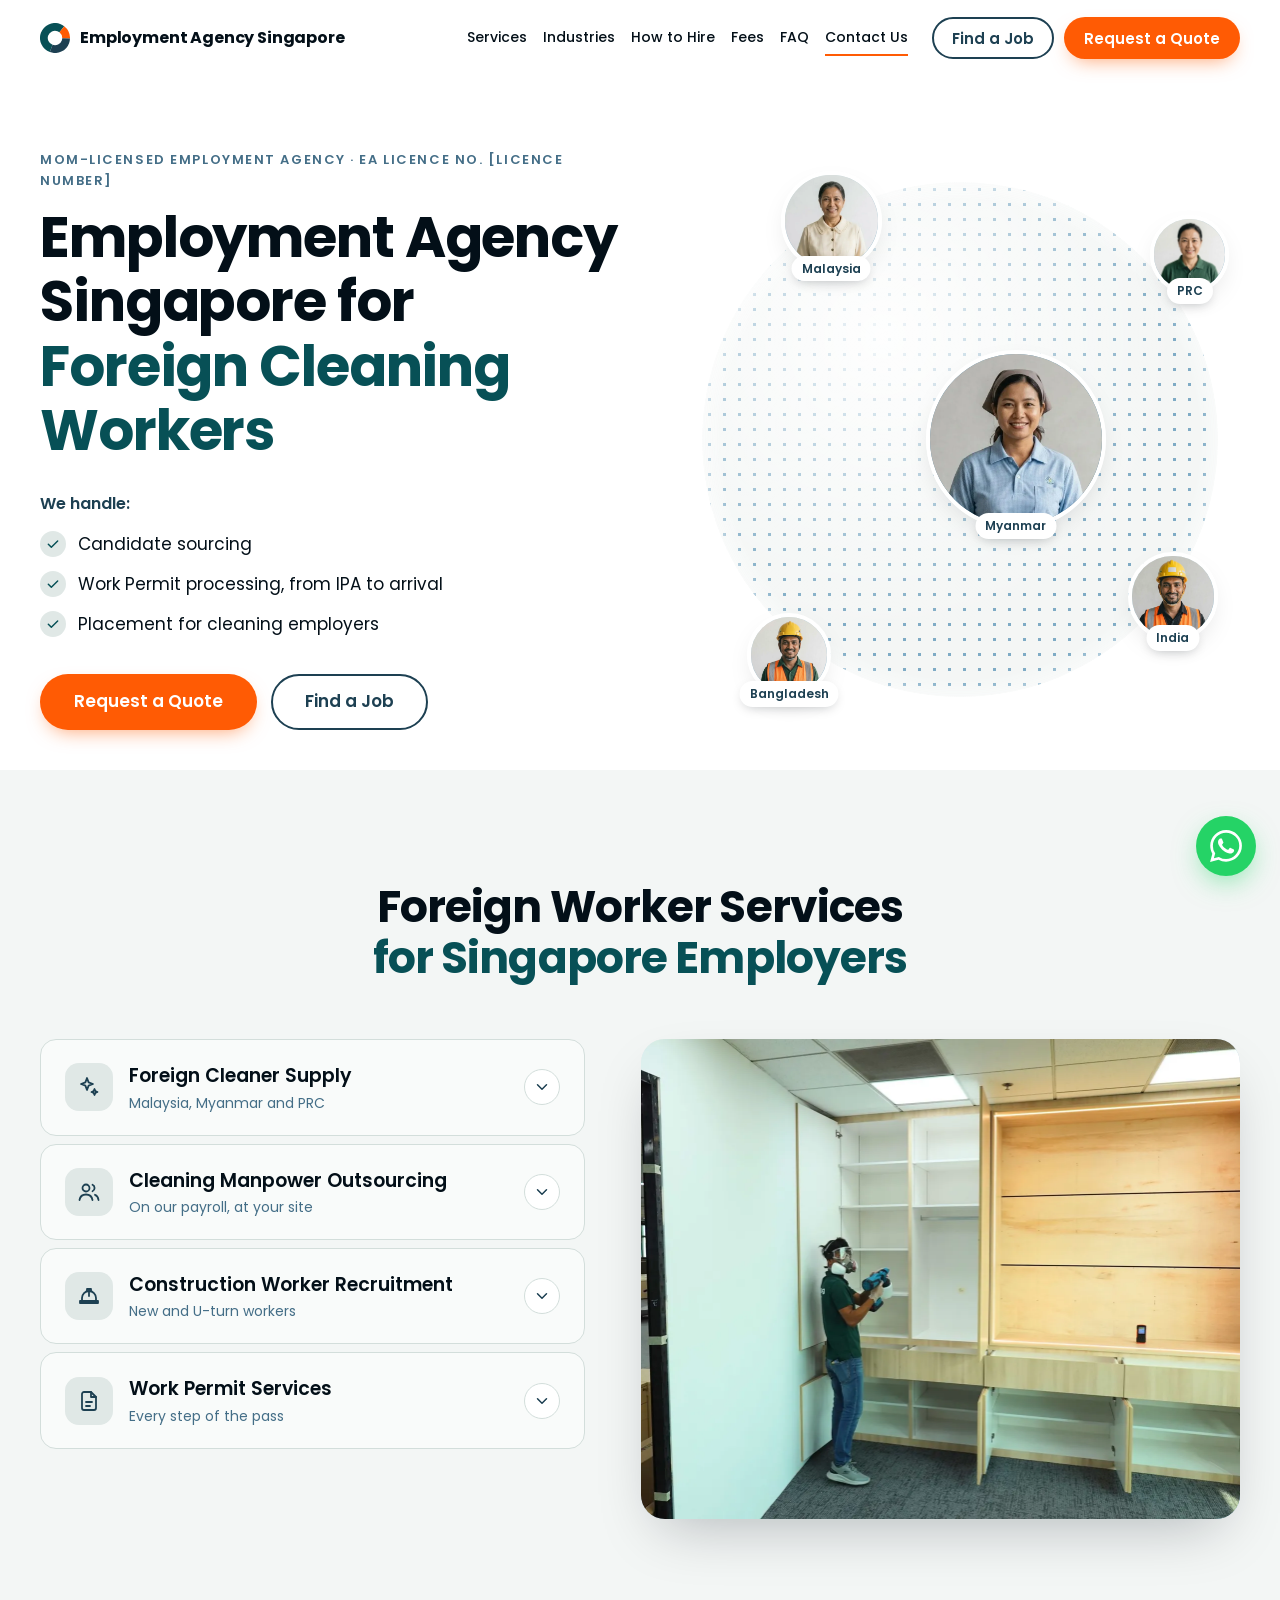
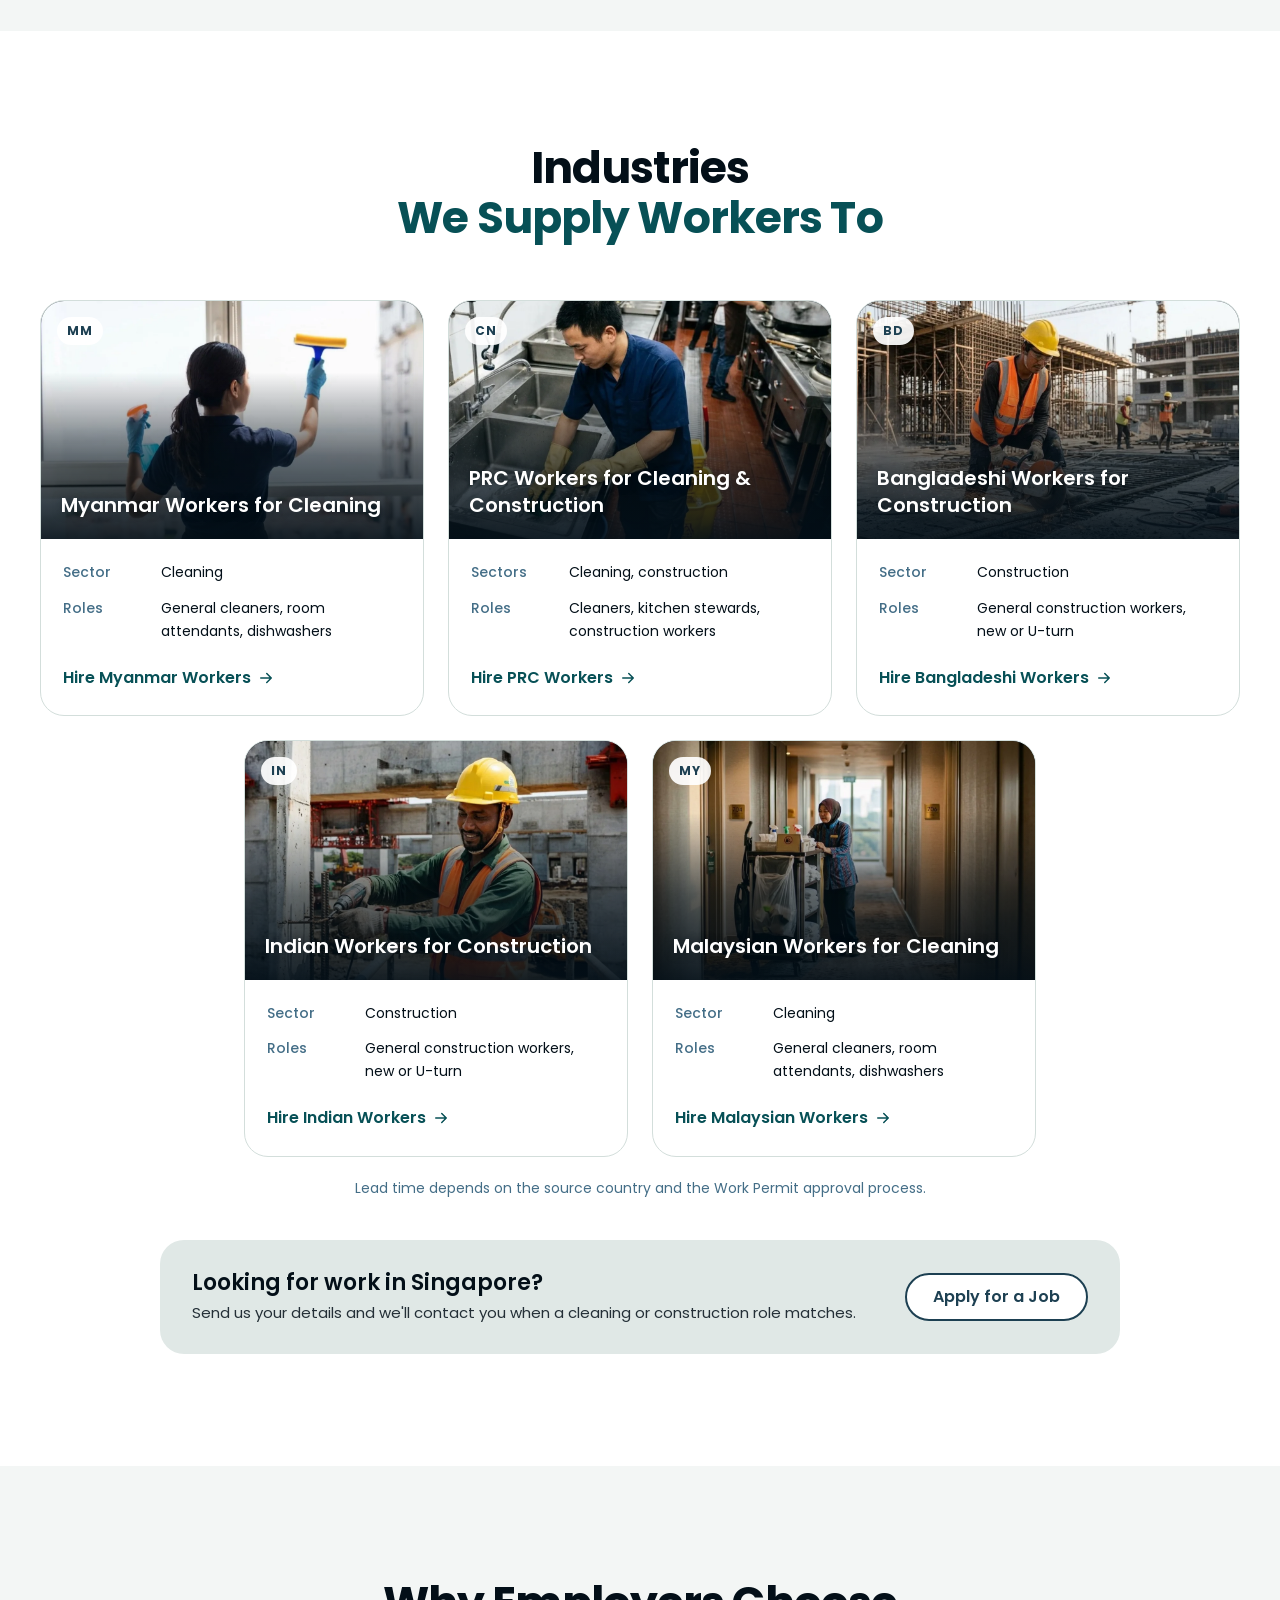
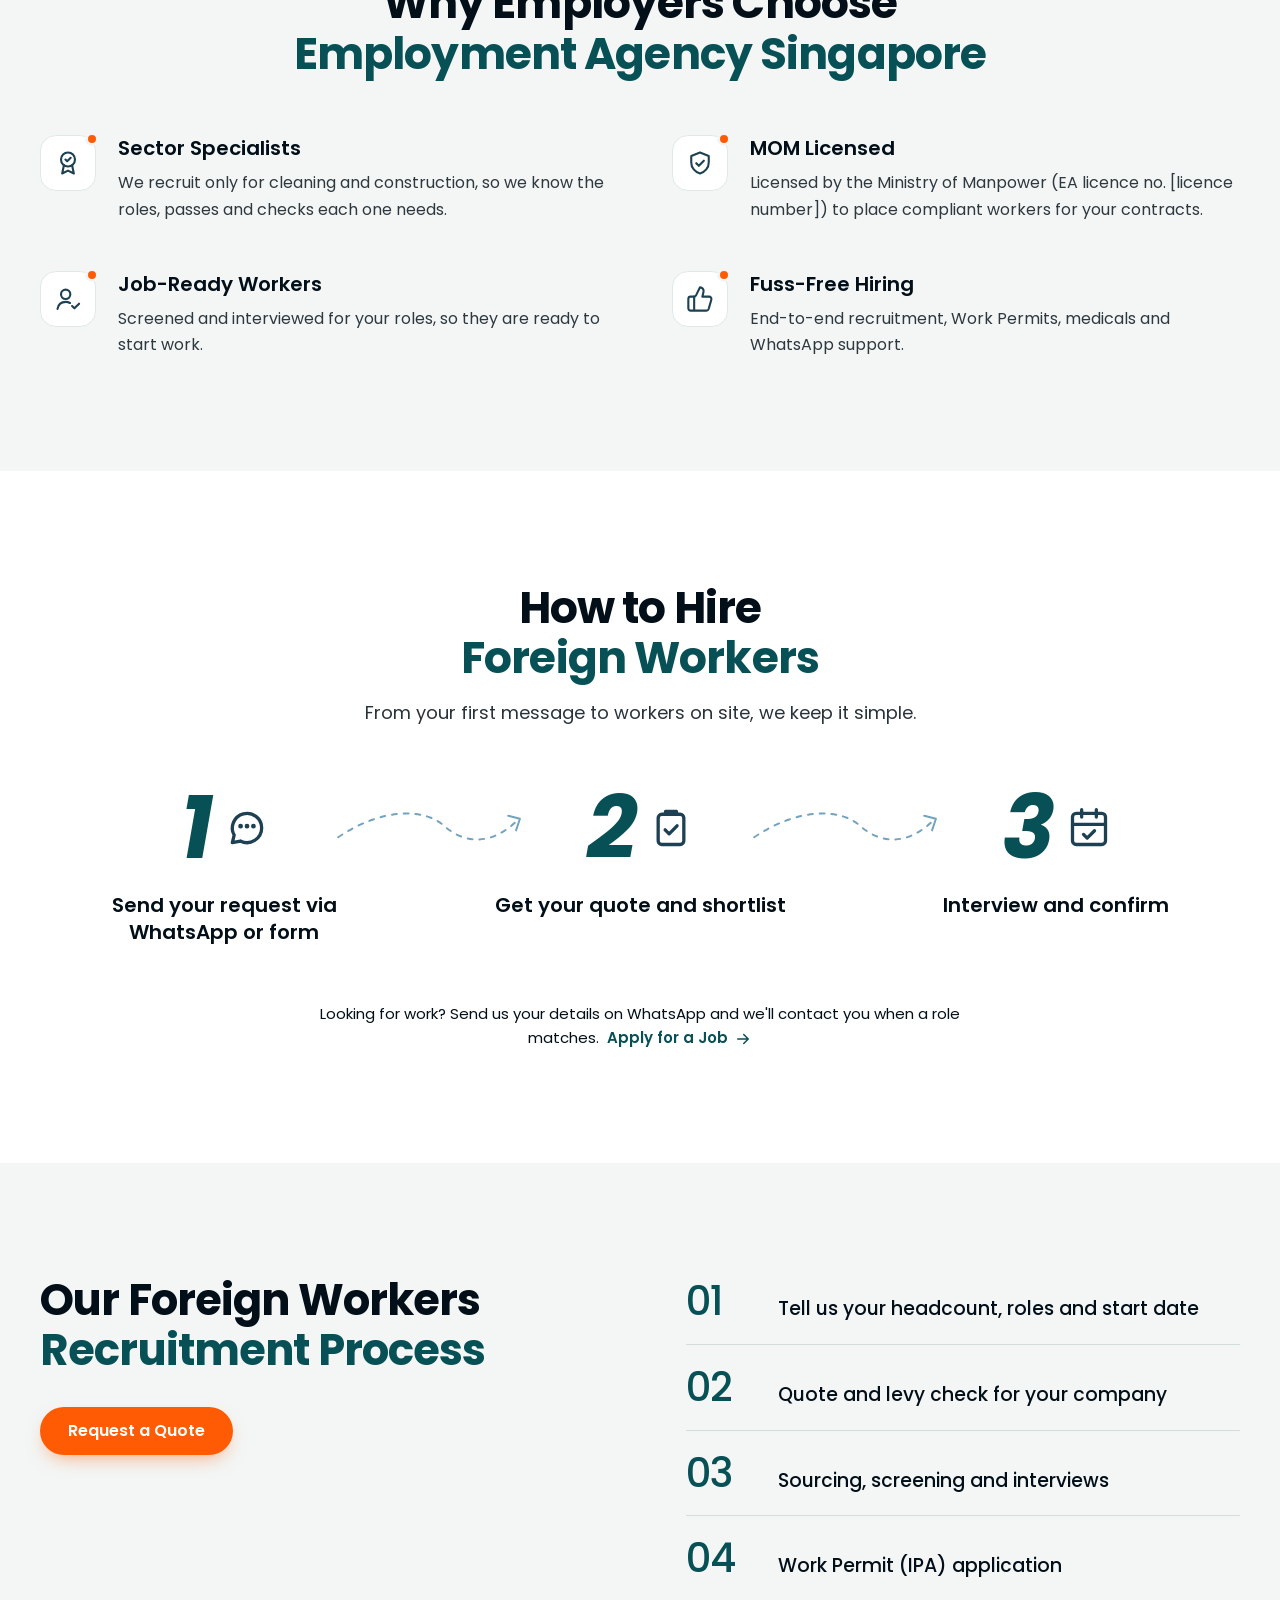
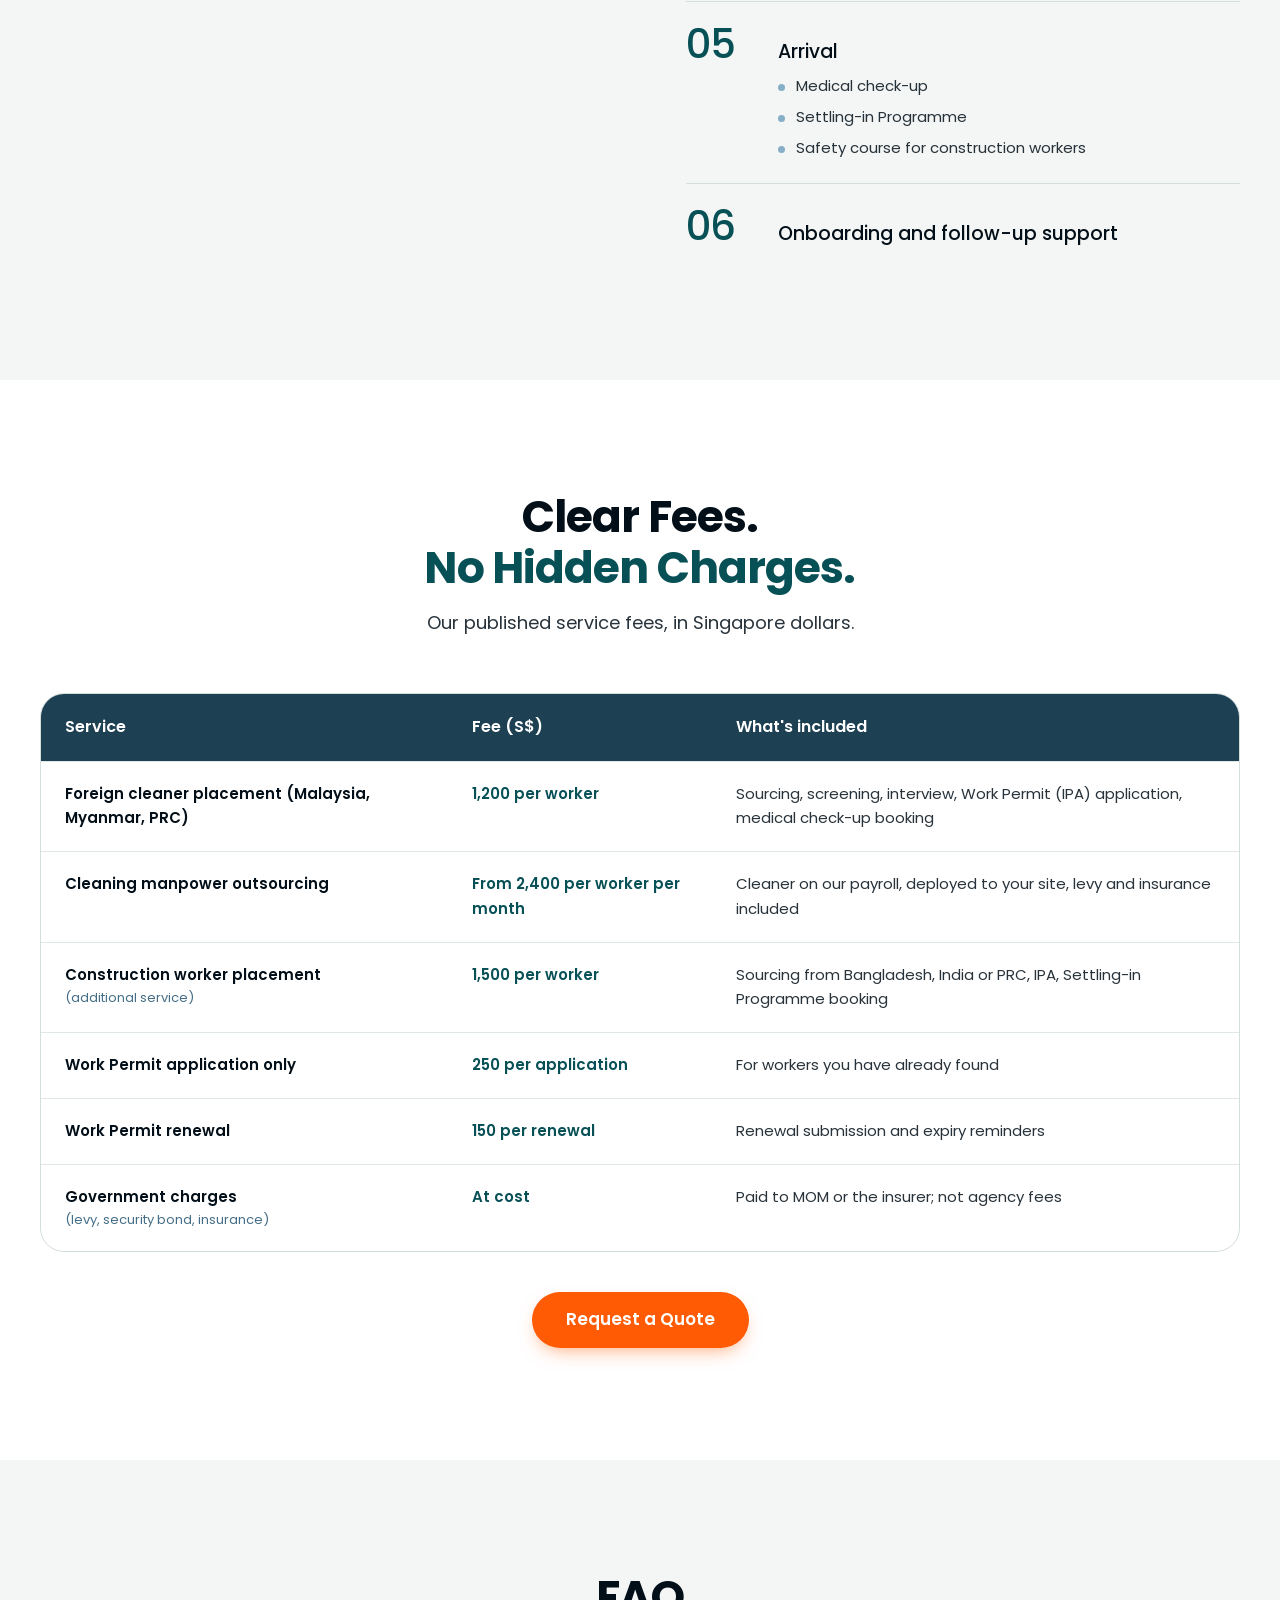
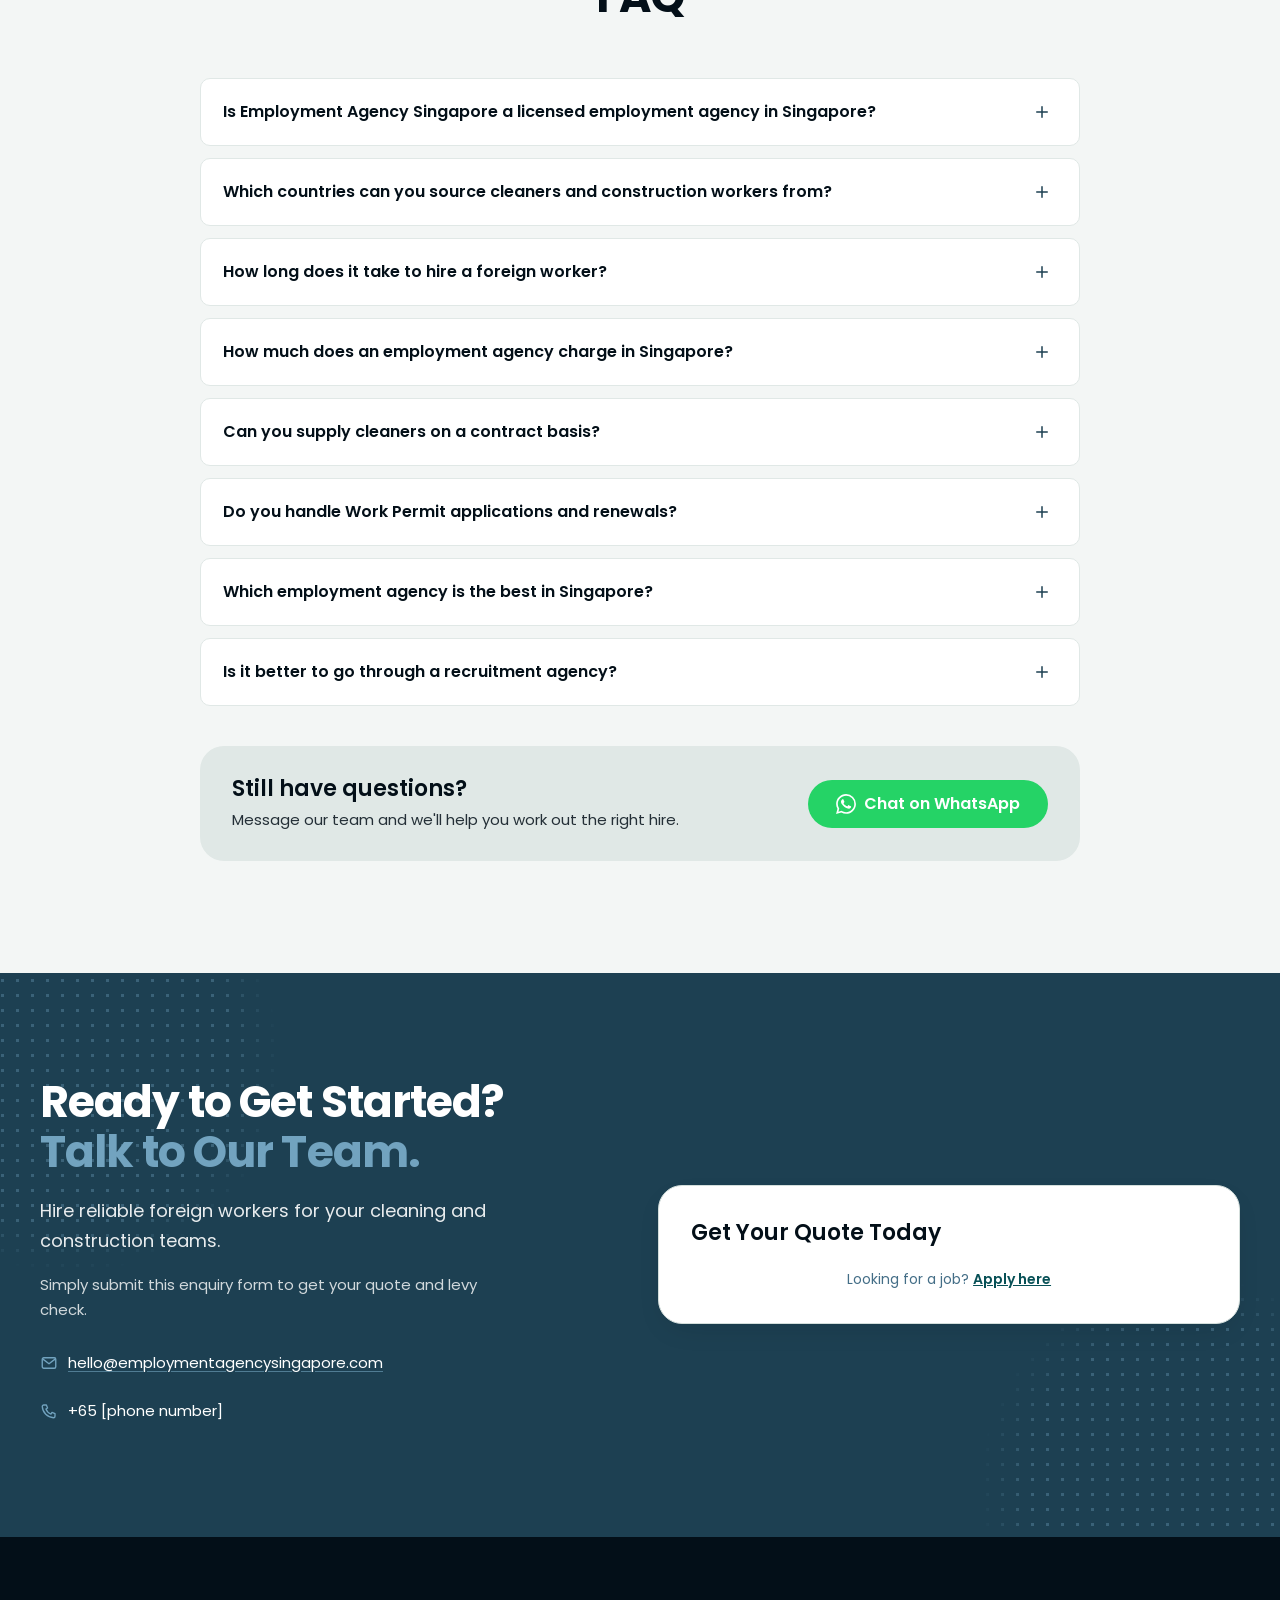
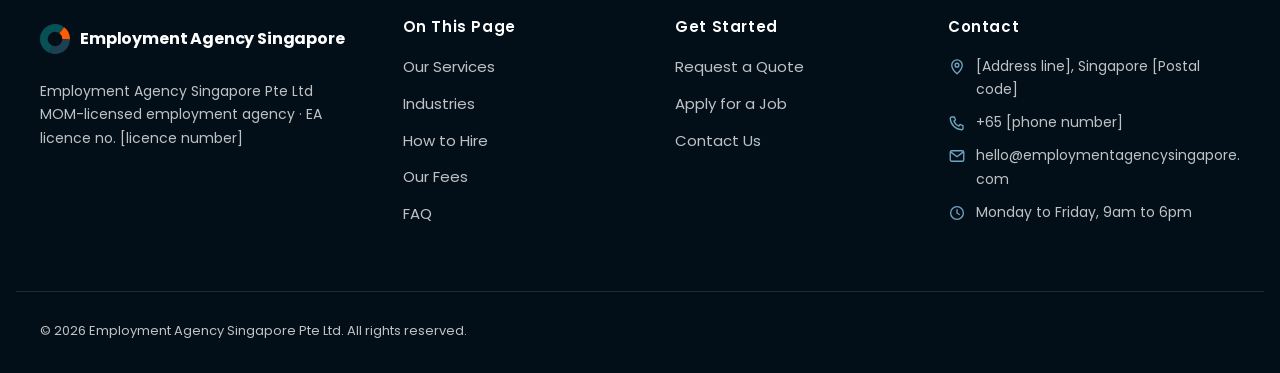
==== commit e774aeeb: "Hide the Google reviews, testimonials and job seeker quote The agency has no Google Business Profile" ====
--- a/landing-pages/index.html
+++ b/landing-pages/index.html
@@ -135,7 +135,9 @@
 </section>
 
 <!-- ============ 3. GOOGLE REVIEWS (SEA layout) ============ -->
-<section class="section reviews" aria-label="Google reviews">
+<!-- Hidden until the agency has its own Google Business Profile with real reviews (Crystal, 19 Oct 2026).
+     The rating and quotes below are samples: replace them with real reviews, then remove "hidden". -->
+<section class="section reviews" aria-label="Google reviews" hidden>
   <div class="container">
     <div class="reviews-grid">
       <aside class="rating-summary">
@@ -298,7 +300,7 @@
       <div>
         <h3>Looking for work in Singapore?</h3>
         <p>Send us your details and we'll contact you when a cleaning or construction role matches.</p>
-        <figure class="job-quote">
+        <figure class="job-quote" hidden><!-- sample quote: show once a real job seeker gives one -->
           <blockquote><p>"The team explained every step of my Work Permit and helped me settle in Singapore."</p></blockquote>
           <figcaption>Ahmad Faizal, Full-Time Office Cleaner</figcaption>
         </figure>
@@ -405,7 +407,8 @@
 </section>
 
 <!-- ============ 10. TESTIMONIALS (Omnipresent dark carousel) ============ -->
-<section class="section testimonials dark" aria-labelledby="testi-title">
+<!-- Hidden until real client testimonials exist (Crystal, 19 Oct 2026). The quotes below are samples. -->
+<section class="section testimonials dark" aria-labelledby="testi-title" hidden>
   <div class="container">
     <div class="section-head center">
       <h2 id="testi-title">What Singapore Employers Say <span class="accent block">About Us</span></h2>
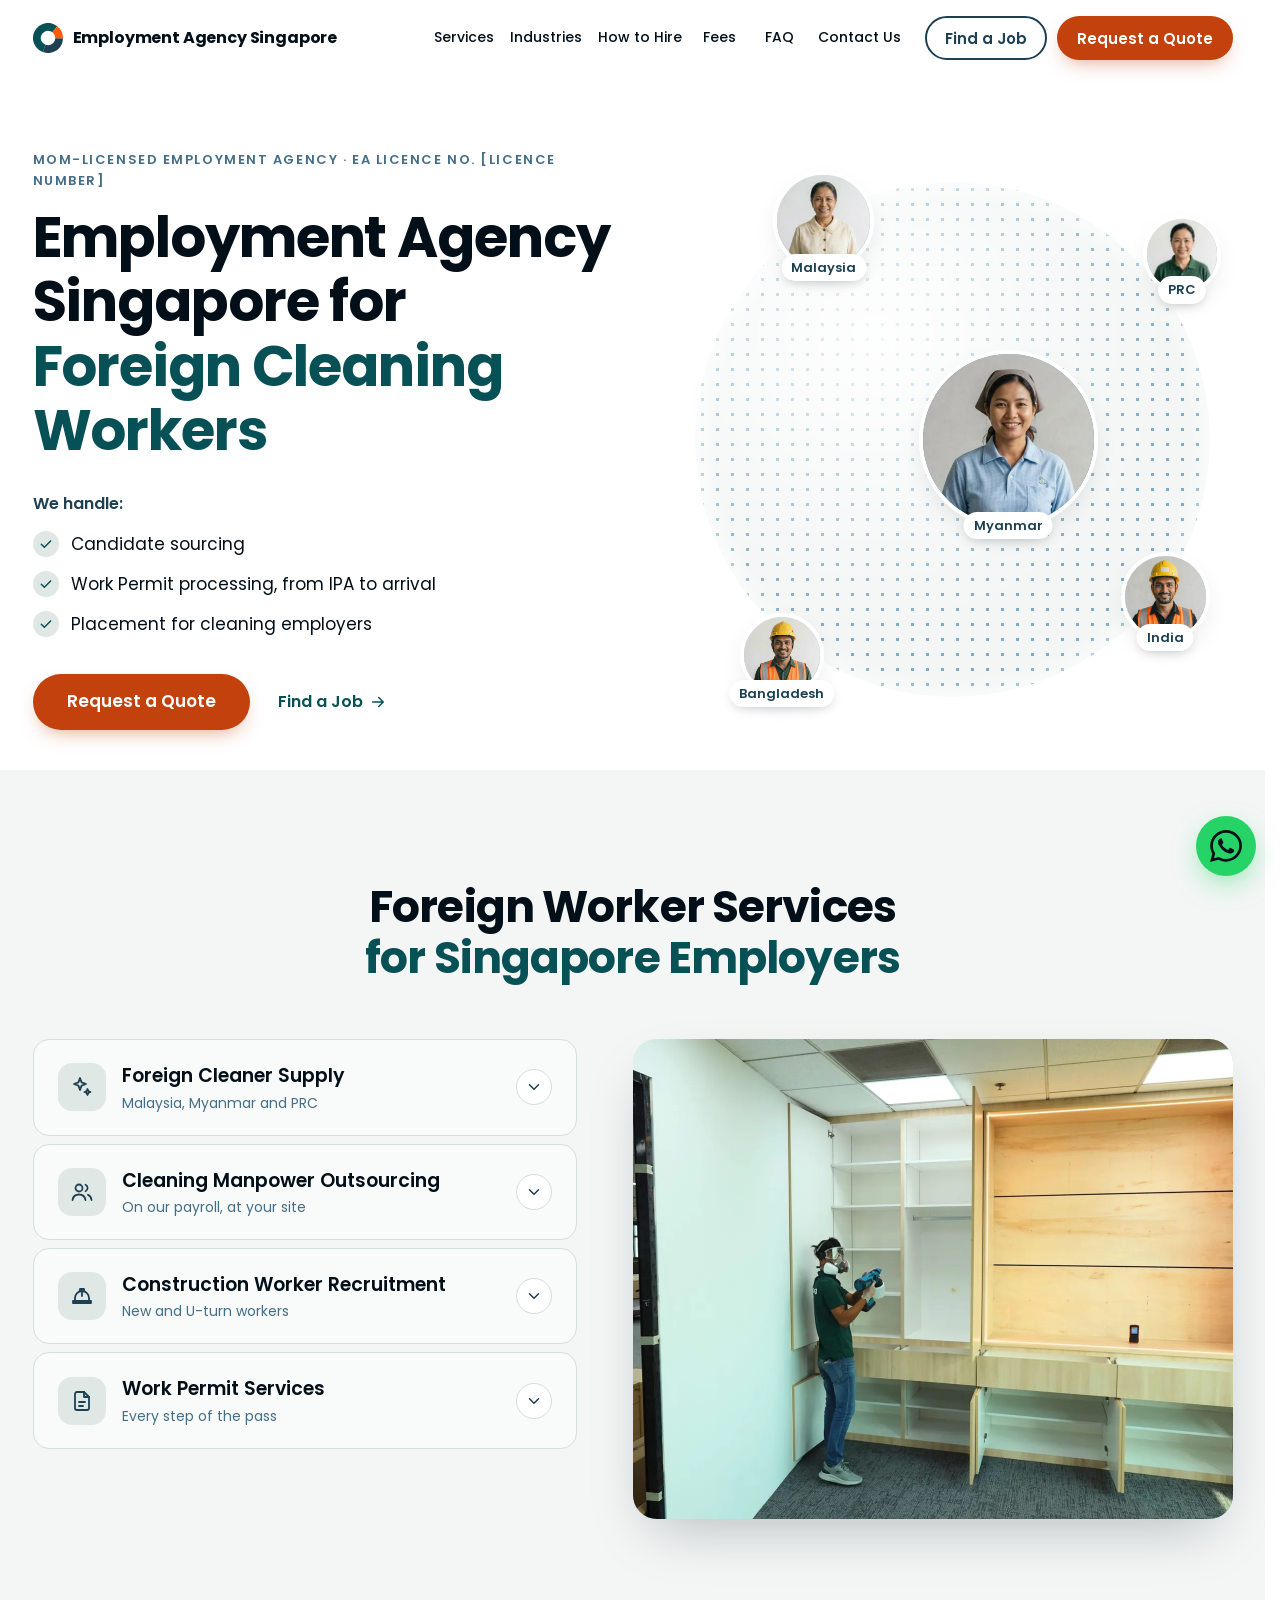
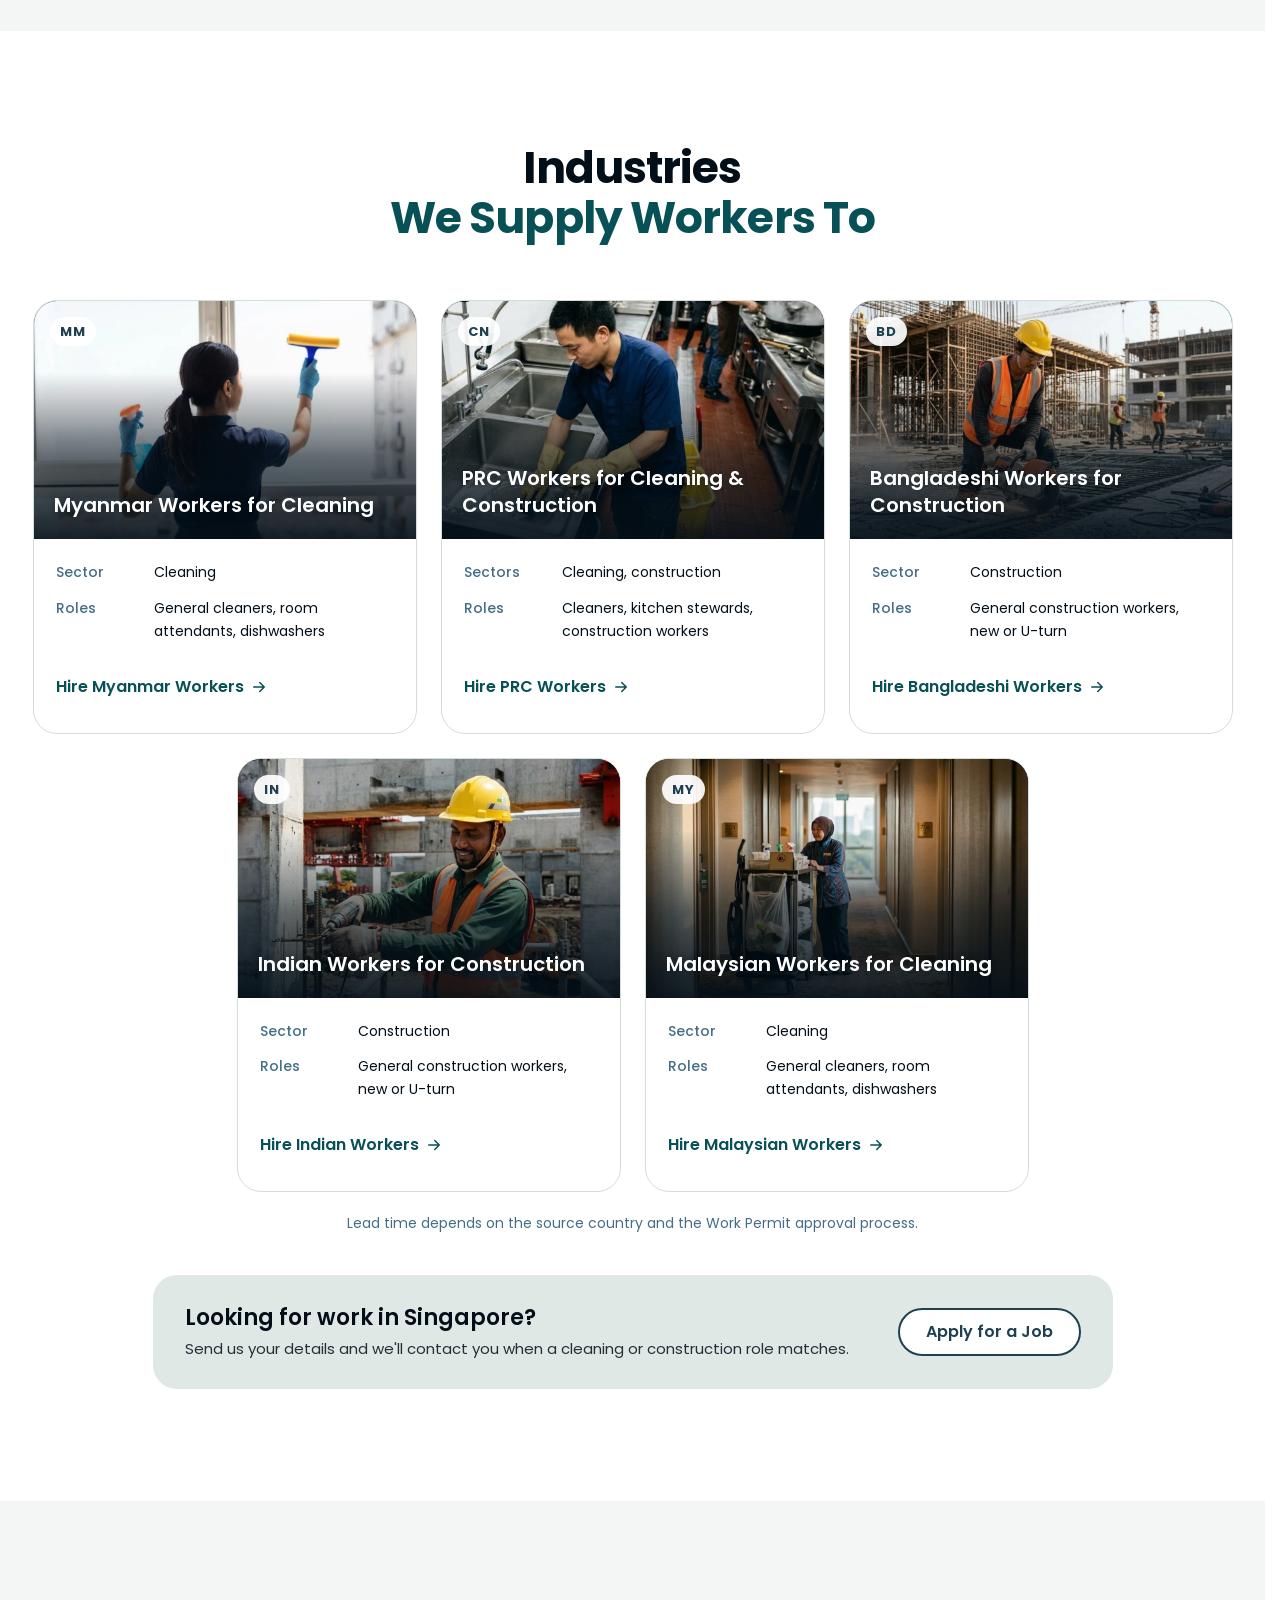
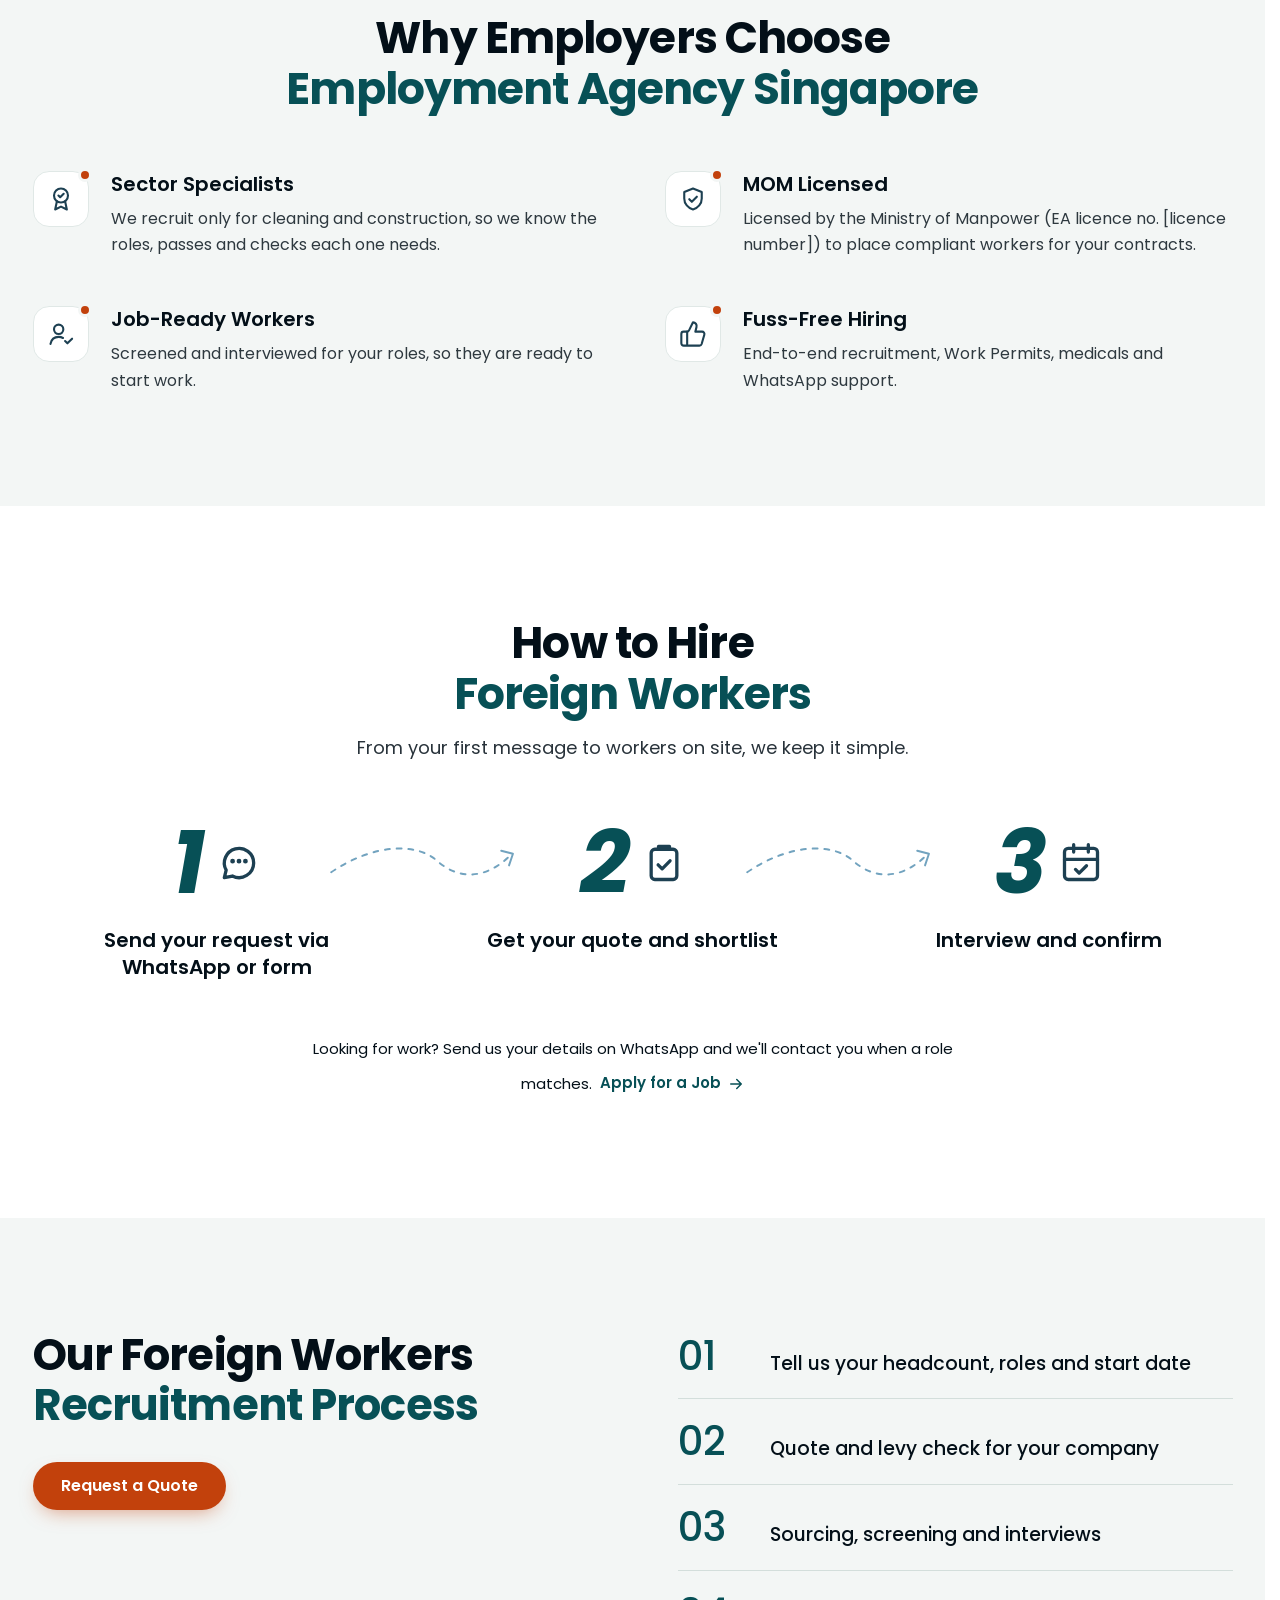
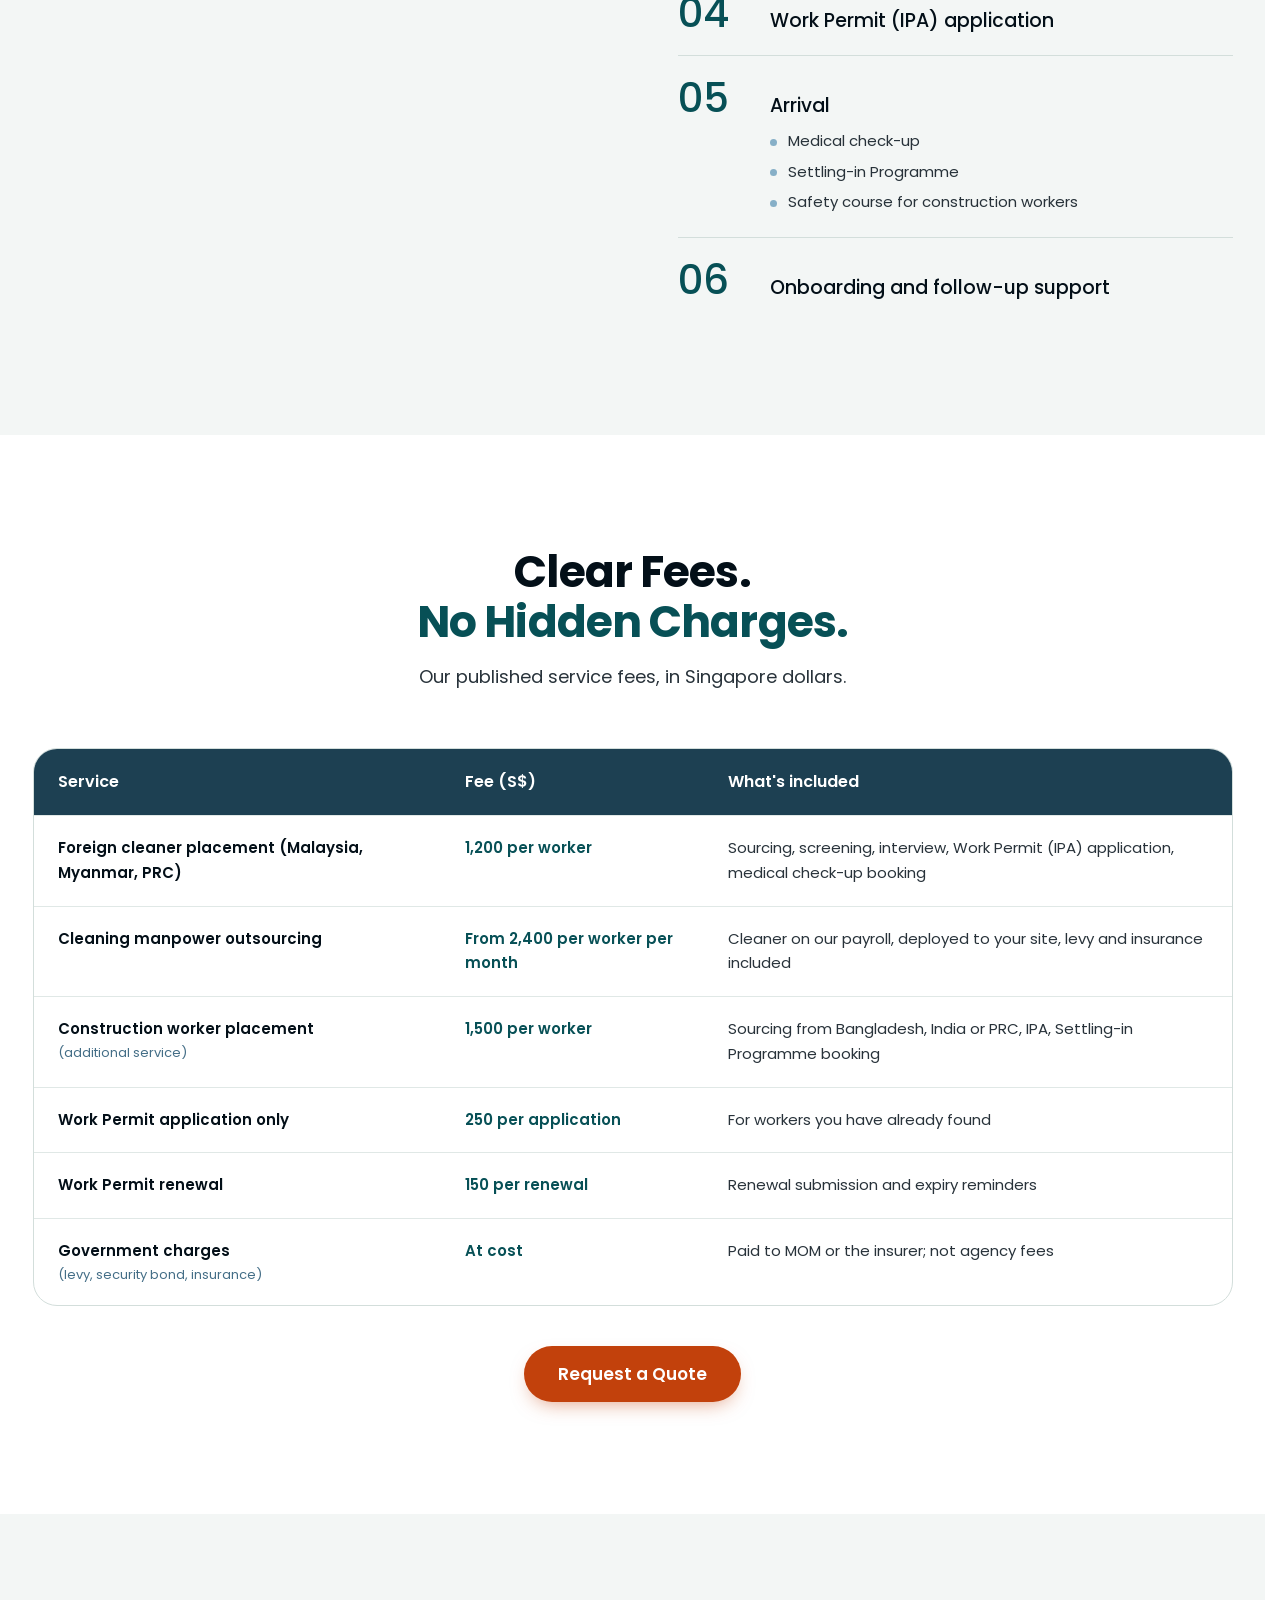
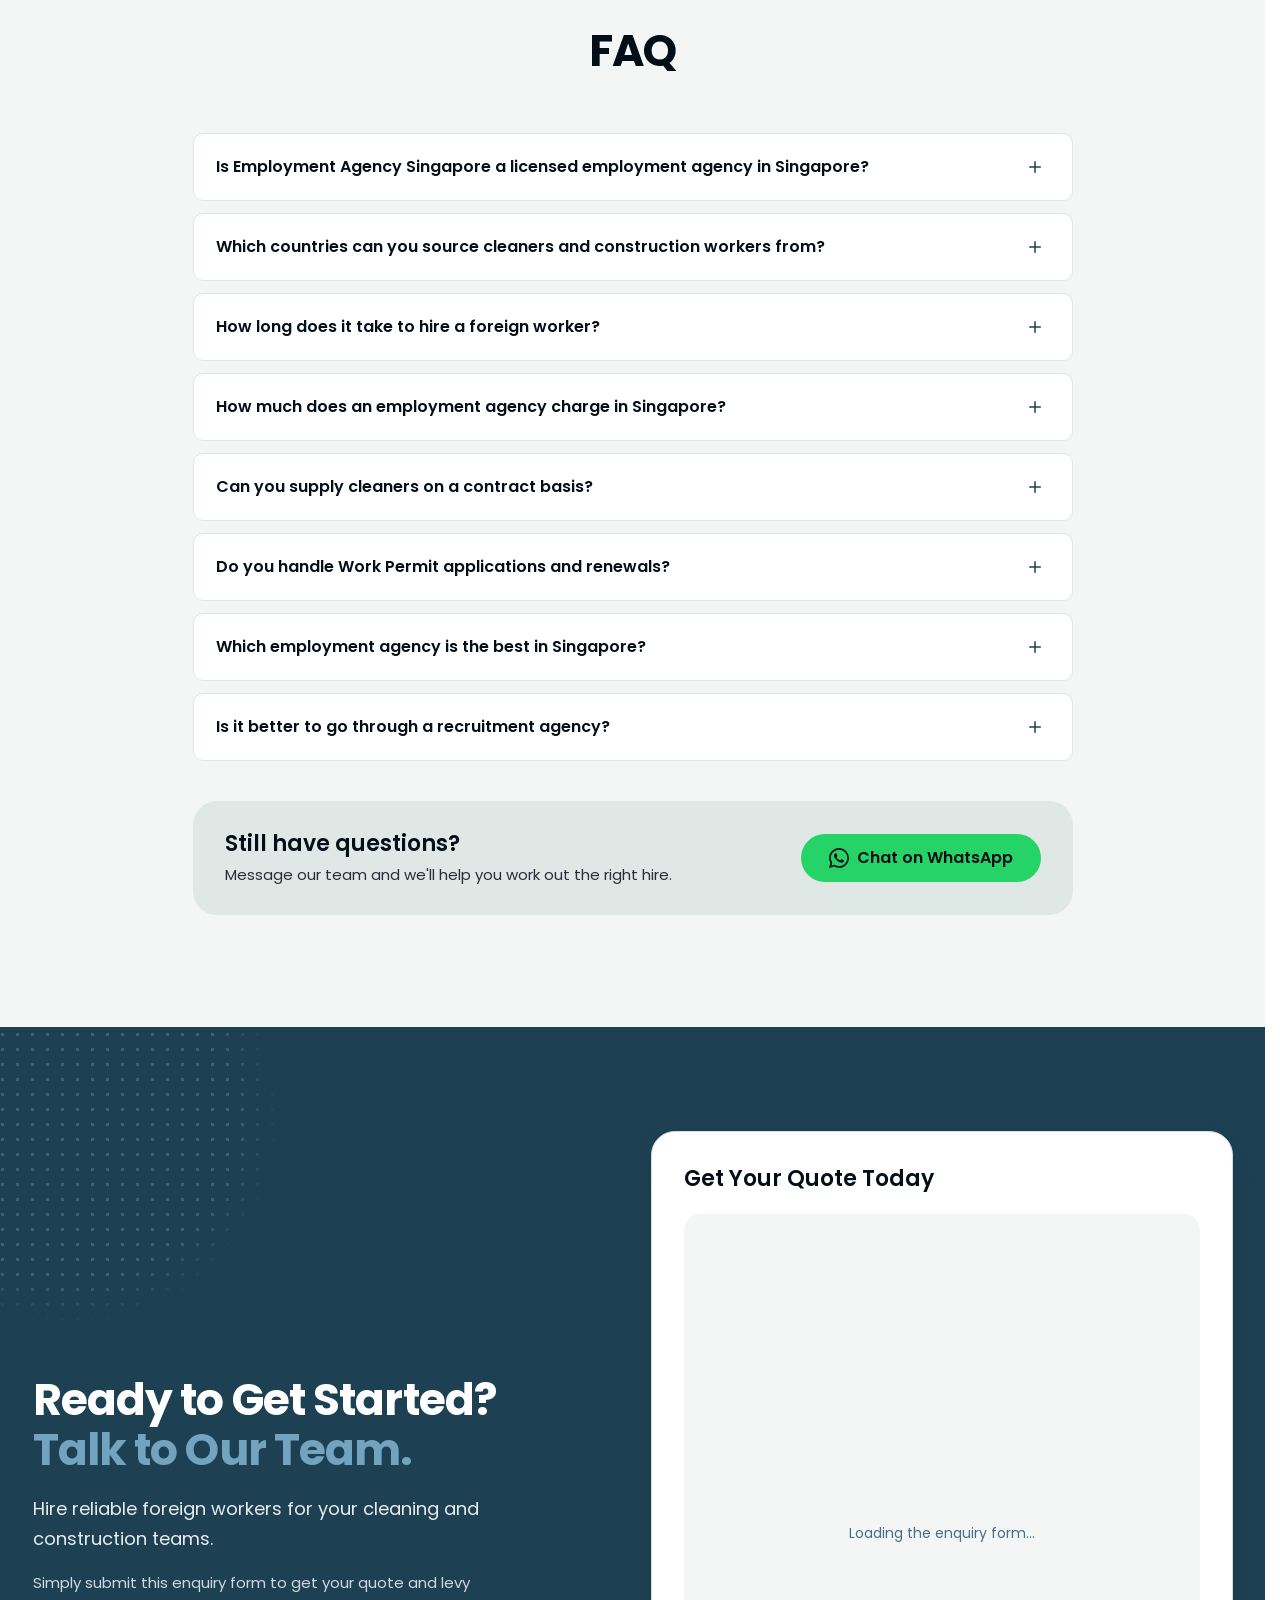
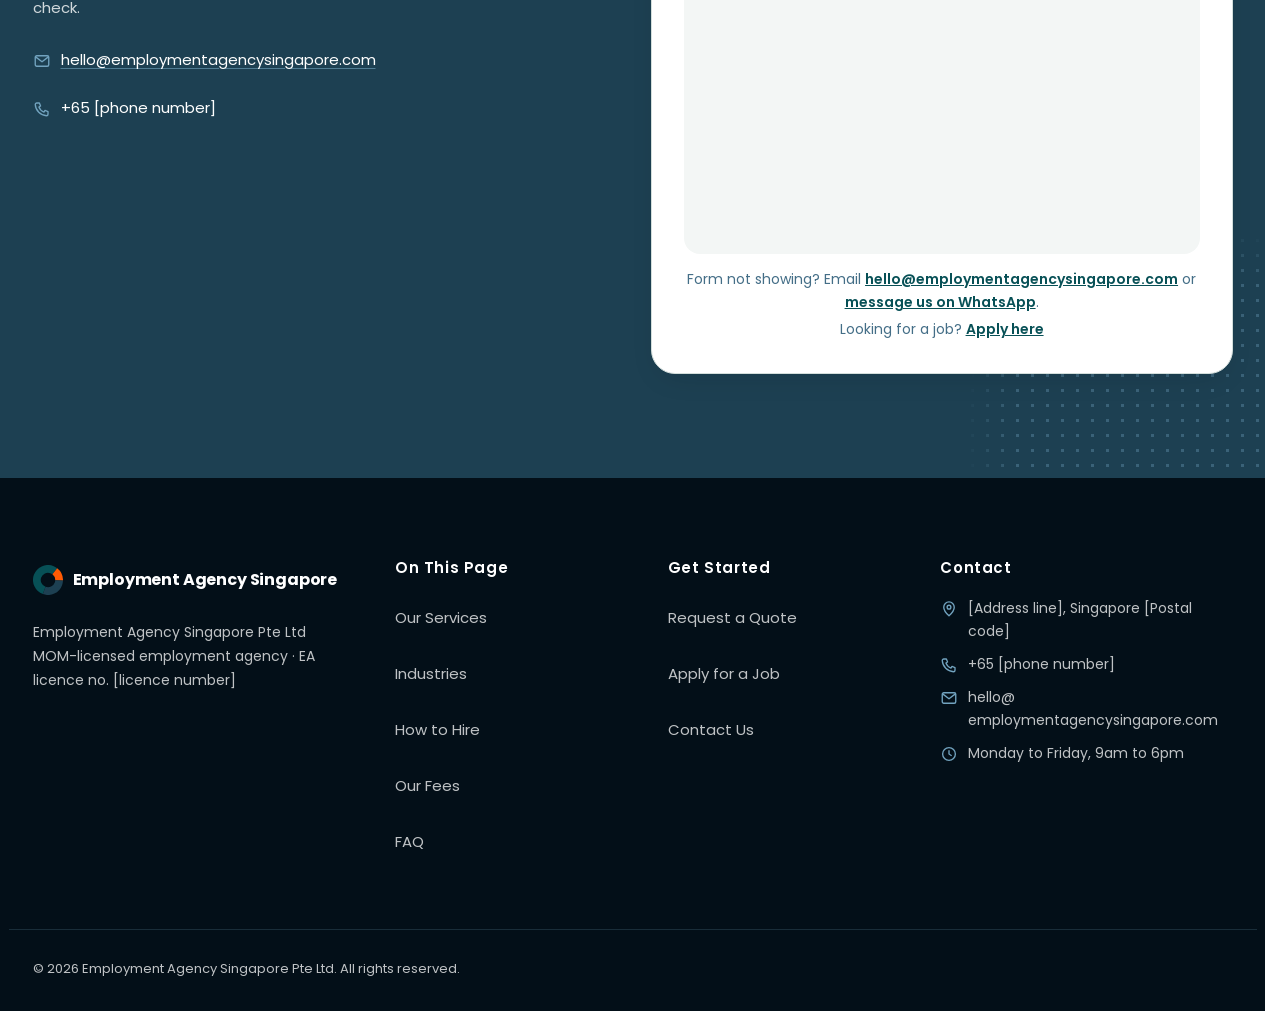
==== commit 95950798: "Alex's review step 3: scrolling, accessibility, layout and device fixes - Font jump: size-matched Ar" ====
--- a/landing-pages/index.html
+++ b/landing-pages/index.html
@@ -19,8 +19,112 @@
   <link rel="preconnect" href="https://fonts.gstatic.com" crossorigin>
   <link href="https://fonts.googleapis.com/css2?family=Poppins:wght@400;500;600;700&display=swap" rel="stylesheet">
   <link rel="icon" type="image/svg+xml" href="images/ea-logo.svg">
-  <link rel="stylesheet" href="css/design-system.css?v=50">
-  <link rel="stylesheet" href="css/home.css?v=50">
+  <!-- Structured data for Google. Add address, telephone and the EA licence number once confirmed;
+       keep the FAQ part in step with the FAQ section. -->
+  <script type="application/ld+json">
+{
+  "@context": "https://schema.org",
+  "@type": "EmploymentAgency",
+  "name": "Employment Agency Singapore",
+  "legalName": "Employment Agency Singapore Pte Ltd",
+  "url": "https://employmentagencysingapore.com/",
+  "logo": "https://employmentagencysingapore.com/images/ea-logo.svg",
+  "email": "hello@employmentagencysingapore.com",
+  "description": "MOM-licensed employment agency in Singapore for foreign cleaning and construction workers: candidate sourcing, Work Permit processing and placement.",
+  "areaServed": {
+    "@type": "Country",
+    "name": "Singapore"
+  },
+  "openingHoursSpecification": [
+    {
+      "@type": "OpeningHoursSpecification",
+      "dayOfWeek": [
+        "Monday",
+        "Tuesday",
+        "Wednesday",
+        "Thursday",
+        "Friday"
+      ],
+      "opens": "09:00",
+      "closes": "18:00"
+    }
+  ]
+}
+  </script>
+  <script type="application/ld+json">
+{
+  "@context": "https://schema.org",
+  "@type": "FAQPage",
+  "mainEntity": [
+    {
+      "@type": "Question",
+      "name": "Is Employment Agency Singapore a licensed employment agency in Singapore?",
+      "acceptedAnswer": {
+        "@type": "Answer",
+        "text": "Yes. We are an employment agency licensed by the Ministry of Manpower, licence number [licence number]."
+      }
+    },
+    {
+      "@type": "Question",
+      "name": "Which countries can you source cleaners and construction workers from?",
+      "acceptedAnswer": {
+        "@type": "Answer",
+        "text": "Cleaners from Malaysia, Myanmar and PRC (China). Construction workers from Bangladesh, India and PRC. We'll advise which countries fit your sector and quota."
+      }
+    },
+    {
+      "@type": "Question",
+      "name": "How long does it take to hire a foreign worker?",
+      "acceptedAnswer": {
+        "@type": "Answer",
+        "text": "Lead time depends on the source country and the Work Permit approval process."
+      }
+    },
+    {
+      "@type": "Question",
+      "name": "How much does an employment agency charge in Singapore?",
+      "acceptedAnswer": {
+        "@type": "Answer",
+        "text": "Our placement fee starts from S$1,200 per worker. Government charges such as levy, security bond and insurance are paid at cost. See our fee table for details."
+      }
+    },
+    {
+      "@type": "Question",
+      "name": "Can you supply cleaners on a contract basis?",
+      "acceptedAnswer": {
+        "@type": "Answer",
+        "text": "Yes. With manpower outsourcing, cleaners stay on our payroll and we deploy them to your site, covering levy and insurance."
+      }
+    },
+    {
+      "@type": "Question",
+      "name": "Do you handle Work Permit applications and renewals?",
+      "acceptedAnswer": {
+        "@type": "Answer",
+        "text": "Yes. We handle IPA applications, medical check-up bookings, issuance, renewals and cancellations, including for workers you found yourself."
+      }
+    },
+    {
+      "@type": "Question",
+      "name": "Which employment agency is the best in Singapore?",
+      "acceptedAnswer": {
+        "@type": "Answer",
+        "text": "Look for an agency that is MOM-licensed, clear about fees and experienced in your sector. Check its licence on MOM's EA Directory and read its Google reviews."
+      }
+    },
+    {
+      "@type": "Question",
+      "name": "Is it better to go through a recruitment agency?",
+      "acceptedAnswer": {
+        "@type": "Answer",
+        "text": "For foreign workers, usually yes. An agency handles sourcing, screening and Work Permit paperwork, which saves time and lowers the risk of a rejected application."
+      }
+    }
+  ]
+}
+  </script>
+  <link rel="stylesheet" href="css/design-system.css?v=58">
+  <link rel="stylesheet" href="css/home.css?v=58">
 </head>
 <body>
 
@@ -79,12 +183,12 @@
       <a href="#faq">FAQ</a>
       <a data-link="contact" href="#request-workers">Contact Us</a>
       <div class="nav-ctas-mobile">
-        <a class="btn btn-secondary" data-link="findJob" href="#" target="_blank" rel="noopener">Find a Job</a>
+        <a class="btn btn-secondary" data-link="findJob" href="https://wa.me/6589565188?text=Hi%20Employment%20Agency%20Singapore!%20I%20am%20looking%20for%20a%20job%20in%20Singapore.%0A%0AName%3A%20%0ANationality%3A%20%0ACleaning%20or%20construction%3A%20%0AYears%20of%20experience%3A%20%0AWorked%20in%20Singapore%20before%20(yes%2Fno)%3A%20" target="_blank" rel="noopener">Find a Job</a>
         <a class="btn btn-primary" data-link="requestWorkers" href="#request-workers">Request a Quote</a>
       </div>
     </nav>
     <div class="header-ctas">
-      <a class="btn btn-secondary btn-sm" data-link="findJob" href="#" target="_blank" rel="noopener">Find a Job</a>
+      <a class="btn btn-secondary btn-sm" data-link="findJob" href="https://wa.me/6589565188?text=Hi%20Employment%20Agency%20Singapore!%20I%20am%20looking%20for%20a%20job%20in%20Singapore.%0A%0AName%3A%20%0ANationality%3A%20%0ACleaning%20or%20construction%3A%20%0AYears%20of%20experience%3A%20%0AWorked%20in%20Singapore%20before%20(yes%2Fno)%3A%20" target="_blank" rel="noopener">Find a Job</a>
       <a class="btn btn-primary btn-sm" data-link="requestWorkers" href="#request-workers">Request a Quote</a>
     </div>
     <button class="nav-toggle" aria-controls="main-nav" aria-expanded="false" aria-label="Open menu">
@@ -92,6 +196,8 @@
     </button>
   </div>
 </header>
+<!-- Dimmed page behind the open phone/tablet menu: tapping it closes the menu -->
+<div class="nav-backdrop" aria-hidden="true"></div>
 
 <main id="main">
 
@@ -109,7 +215,7 @@
       </ul>
       <div class="btn-row">
         <a class="btn btn-primary btn-lg" data-link="requestWorkers" href="#request-workers">Request a Quote</a>
-        <a class="btn btn-secondary btn-lg" data-link="findJob" href="#" target="_blank" rel="noopener">Find a Job</a>
+        <a class="text-link hero-job" data-link="findJob" href="https://wa.me/6589565188?text=Hi%20Employment%20Agency%20Singapore!%20I%20am%20looking%20for%20a%20job%20in%20Singapore.%0A%0AName%3A%20%0ANationality%3A%20%0ACleaning%20or%20construction%3A%20%0AYears%20of%20experience%3A%20%0AWorked%20in%20Singapore%20before%20(yes%2Fno)%3A%20" target="_blank" rel="noopener">Find a Job <svg class="ico"><use href="#i-arrow"/></svg></a>
       </div>
     </div>
 
@@ -294,6 +400,7 @@
         <a class="text-link" data-link="hireForm" data-country="Malaysia" href="#request-workers">Hire Malaysian Workers <svg class="ico"><use href="#i-arrow"/></svg></a>
       </article>
     </div>
+    <div class="country-dots" role="group" aria-label="Choose a country card"></div>
     <p class="lead-note">Lead time depends on the source country and the Work Permit approval process.</p>
 
     <div class="job-banner">
@@ -305,7 +412,7 @@
           <figcaption>Ahmad Faizal, Full-Time Office Cleaner</figcaption>
         </figure>
       </div>
-      <a class="btn btn-secondary" data-link="findJob" href="#" target="_blank" rel="noopener">Apply for a Job</a>
+      <a class="btn btn-secondary" data-link="findJob" href="https://wa.me/6589565188?text=Hi%20Employment%20Agency%20Singapore!%20I%20am%20looking%20for%20a%20job%20in%20Singapore.%0A%0AName%3A%20%0ANationality%3A%20%0ACleaning%20or%20construction%3A%20%0AYears%20of%20experience%3A%20%0AWorked%20in%20Singapore%20before%20(yes%2Fno)%3A%20" target="_blank" rel="noopener">Apply for a Job</a>
     </div>
   </div>
 </section>
@@ -358,7 +465,7 @@
         <h3>Interview and confirm</h3>
       </li>
     </ol>
-    <p class="how-note">Looking for work? Send us your details on WhatsApp and we'll contact you when a role matches. <a class="text-link" data-link="findJob" href="#" target="_blank" rel="noopener">Apply for a Job <svg class="ico"><use href="#i-arrow"/></svg></a></p>
+    <p class="how-note">Looking for work? Send us your details on WhatsApp and we'll contact you when a role matches. <a class="text-link" data-link="findJob" href="https://wa.me/6589565188?text=Hi%20Employment%20Agency%20Singapore!%20I%20am%20looking%20for%20a%20job%20in%20Singapore.%0A%0AName%3A%20%0ANationality%3A%20%0ACleaning%20or%20construction%3A%20%0AYears%20of%20experience%3A%20%0AWorked%20in%20Singapore%20before%20(yes%2Fno)%3A%20" target="_blank" rel="noopener">Apply for a Job <svg class="ico"><use href="#i-arrow"/></svg></a></p>
   </div>
 </section>
 
@@ -489,7 +596,7 @@
         <h3>Still have questions?</h3>
         <p>Message our team and we'll help you work out the right hire.</p>
       </div>
-      <a class="btn btn-whatsapp" data-link="whatsapp" href="#" target="_blank" rel="noopener"><svg class="ico"><use href="#i-whatsapp"/></svg>Chat on WhatsApp</a>
+      <a class="btn btn-whatsapp" data-link="whatsapp" href="https://wa.me/6589565188?text=Hi%20Employment%20Agency%20Singapore!%20I%20would%20like%20to%20enquire%20about%20hiring%20foreign%20workers.%0A%0ACompany%20name%3A%20%0ANumber%20of%20workers%3A%20%0ACleaning%20or%20construction%3A%20" target="_blank" rel="noopener"><svg class="ico"><use href="#i-whatsapp"/></svg>Chat on WhatsApp</a>
     </div>
   </div>
 </section>
@@ -527,7 +634,7 @@
       <p class="lead">Hire reliable foreign workers for your cleaning and construction teams.</p>
       <p class="cta-sub">Simply submit this enquiry form to get your quote and levy check.</p>
       <ul class="cta-contact">
-        <li><svg class="ico" aria-hidden="true"><use href="#i-mail"/></svg><a href="mailto:hello@employmentagencysingapore.com">hello@employmentagencysingapore.com</a></li>
+        <li><svg class="ico" aria-hidden="true"><use href="#i-mail"/></svg><a href="mailto:hello@employmentagencysingapore.com">hello@<wbr>employmentagencysingapore.com</a></li>
         <li><svg class="ico" aria-hidden="true"><use href="#i-phone"/></svg><span>+65 [phone number]</span></li>
       </ul>
     </div>
@@ -536,8 +643,12 @@
       <h3 class="form-title">Get Your Quote Today</h3>
       <!-- HubSpot form (portal 242253439). Fields, consent text and the thank-you message are edited in HubSpot. -->
       <script src="https://js-na2.hsforms.net/forms/embed/242253439.js" defer></script>
-      <div class="hs-form-frame" data-region="na2" data-form-id="e3c92672-c496-4e6a-9ed1-6c7eb8611b11" data-portal-id="242253439"></div>
-      <p class="form-alt">Looking for a job? <a data-link="findJob" href="#" target="_blank" rel="noopener">Apply here</a></p>
+      <div class="form-frame-wrap">
+        <div class="form-loading" aria-hidden="true"><span>Loading the enquiry form…</span></div>
+        <div class="hs-form-frame" data-region="na2" data-form-id="e3c92672-c496-4e6a-9ed1-6c7eb8611b11" data-portal-id="242253439"></div>
+      </div>
+      <p class="form-alt">Form not showing? Email <a href="mailto:hello@employmentagencysingapore.com">hello@<wbr>employmentagencysingapore.com</a> or <a data-link="whatsapp" href="https://wa.me/6589565188?text=Hi%20Employment%20Agency%20Singapore!%20I%20would%20like%20to%20enquire%20about%20hiring%20foreign%20workers.%0A%0ACompany%20name%3A%20%0ANumber%20of%20workers%3A%20%0ACleaning%20or%20construction%3A%20" target="_blank" rel="noopener">message us on WhatsApp</a>.</p>
+      <p class="form-alt">Looking for a job? <a data-link="findJob" href="https://wa.me/6589565188?text=Hi%20Employment%20Agency%20Singapore!%20I%20am%20looking%20for%20a%20job%20in%20Singapore.%0A%0AName%3A%20%0ANationality%3A%20%0ACleaning%20or%20construction%3A%20%0AYears%20of%20experience%3A%20%0AWorked%20in%20Singapore%20before%20(yes%2Fno)%3A%20" target="_blank" rel="noopener">Apply here</a></p>
     </div>
   </div>
 </section>
@@ -562,7 +673,7 @@
     <div class="footer-col">
       <h3>Get Started</h3>
       <a data-link="requestWorkers" href="#request-workers">Request a Quote</a>
-      <a data-link="findJob" href="#" target="_blank" rel="noopener">Apply for a Job</a>
+      <a data-link="findJob" href="https://wa.me/6589565188?text=Hi%20Employment%20Agency%20Singapore!%20I%20am%20looking%20for%20a%20job%20in%20Singapore.%0A%0AName%3A%20%0ANationality%3A%20%0ACleaning%20or%20construction%3A%20%0AYears%20of%20experience%3A%20%0AWorked%20in%20Singapore%20before%20(yes%2Fno)%3A%20" target="_blank" rel="noopener">Apply for a Job</a>
       <a data-link="contact" href="#request-workers">Contact Us</a>
     </div>
     <div class="footer-col">
@@ -570,7 +681,7 @@
       <ul class="contact-list">
         <li><svg class="ico"><use href="#i-pin"/></svg>[Address line], Singapore [Postal code]</li>
         <li><svg class="ico"><use href="#i-phone"/></svg>+65 [phone number]</li>
-        <li><svg class="ico"><use href="#i-mail"/></svg><a href="mailto:hello@employmentagencysingapore.com">hello@employmentagencysingapore.com</a></li>
+        <li><svg class="ico"><use href="#i-mail"/></svg><a href="mailto:hello@employmentagencysingapore.com">hello@<wbr>employmentagencysingapore.com</a></li>
         <li><svg class="ico"><use href="#i-clock"/></svg>Monday to Friday, 9am to 6pm</li>
       </ul>
     </div>
@@ -581,16 +692,16 @@
 </footer>
 
 <!-- Floating WhatsApp (TBC: form, contact subpage or WhatsApp) -->
-<a class="wa-float" data-link="whatsapp" href="#" target="_blank" rel="noopener" aria-label="Chat with us on WhatsApp">
+<a class="wa-float" data-link="whatsapp" href="https://wa.me/6589565188?text=Hi%20Employment%20Agency%20Singapore!%20I%20would%20like%20to%20enquire%20about%20hiring%20foreign%20workers.%0A%0ACompany%20name%3A%20%0ANumber%20of%20workers%3A%20%0ACleaning%20or%20construction%3A%20" target="_blank" rel="noopener" aria-label="Chat with us on WhatsApp">
   <svg><use href="#i-whatsapp"/></svg>
 </a>
 
 <!-- Phone only: action bar at the bottom of the screen (shows after the hero buttons, hides at the form) -->
 <div class="mobile-cta is-hidden" role="region" aria-label="Quick contact">
   <a class="btn btn-primary" data-link="requestWorkers" href="#request-workers">Request a Quote</a>
-  <a class="btn btn-whatsapp" data-link="whatsapp" href="#" target="_blank" rel="noopener"><svg class="ico"><use href="#i-whatsapp"/></svg>WhatsApp</a>
+  <a class="btn btn-whatsapp" data-link="whatsapp" href="https://wa.me/6589565188?text=Hi%20Employment%20Agency%20Singapore!%20I%20would%20like%20to%20enquire%20about%20hiring%20foreign%20workers.%0A%0ACompany%20name%3A%20%0ANumber%20of%20workers%3A%20%0ACleaning%20or%20construction%3A%20" target="_blank" rel="noopener"><svg class="ico"><use href="#i-whatsapp"/></svg>WhatsApp</a>
 </div>
 
-<script src="js/home.js?v=50"></script>
+<script src="js/home.js?v=58"></script>
 </body>
 </html>
--- a/landing-pages/css/design-system.css
+++ b/landing-pages/css/design-system.css
@@ -4,6 +4,18 @@
    typography, buttons and links. Shared by every page; load it first.
    Change a token in :root and every page follows.
    ========================================================= */
+
+/* ---------- Font fallback ----------
+   Arial resized to take the same space as Poppins (measured 19 Oct 2026), so the page doesn't
+   jump when Poppins arrives from Google Fonts (Alex's review: layout shift 0.20 on laptops). */
+@font-face {
+  font-family: "Poppins Fallback"; font-weight: 400 500; src: local("Arial"), local("ArialMT");
+  size-adjust: 111.0%; ascent-override: 94.59%; descent-override: 31.53%; line-gap-override: 9.01%;
+}
+@font-face {
+  font-family: "Poppins Fallback"; font-weight: 600 700; src: local("Arial Bold"), local("Arial-BoldMT");
+  size-adjust: 106.0%; ascent-override: 99.06%; descent-override: 33.02%; line-gap-override: 9.43%;
+}
 
 /* ---------- Colour system ----------
    Change a colour here and it updates everywhere.            */
@@ -18,18 +30,18 @@
   --glacier: #72a3bf;  /* decorative: dotted globe, dots, text on dark  */
   --frost:   #e0e8e6;  /* shapes: FAQ items, chips, icon tiles, borders */
   --sea:     #075056;  /* highlighted phrase in H1/H2, numbers, links   */
-  --orange:  #ff5b04;  /* PRIMARY CONVERSION: Request a Quote          */
+  --orange:  #c2410c;  /* PRIMARY CONVERSION: Request a Quote. White text 5.2:1 (Alex's review; was #ff5b04, 3.1:1) */
   --white:   #ffffff;
 
   /* Derived tints */
-  --orange-hover: #e84f00;
+  --orange-hover: #9a3412;
   --frost-soft:   #f3f6f5;  /* alternating section background */
   --frost-line:   #d3dedb;  /* hairlines on light backgrounds */
   --text:         var(--depth);
   --text-muted:   var(--marine);
 
   /* Type */
-  --font: "Poppins", system-ui, -apple-system, "Segoe UI", Roboto, sans-serif;
+  --font: "Poppins", "Poppins Fallback", system-ui, -apple-system, "Segoe UI", Roboto, sans-serif;
 
   /* Shape */
   --radius-sm: 10px;
@@ -45,7 +57,7 @@
 *, *::before, *::after { box-sizing: border-box; }
 html { scroll-behavior: smooth; scroll-padding-top: 88px; -webkit-text-size-adjust: 100%; }
 body {
-  margin: 0; font-family: var(--font); font-size: 16px; line-height: 1.65;
+  margin: 0; font-family: var(--font); font-size: 1rem; line-height: 1.65;
   color: var(--text); background: var(--white); -webkit-font-smoothing: antialiased;
 }
 img, svg { display: block; max-width: 100%; }
@@ -64,16 +76,16 @@
 .bg-frost { background: var(--frost); }
 
 /* ---------- Typography ---------- */
-h1 { font-size: clamp(36px, 5vw, 56px); font-weight: 700; letter-spacing: -0.02em; color: var(--depth); }
-h2 { font-size: clamp(28px, 3.6vw, 44px); font-weight: 700; letter-spacing: -0.02em; color: var(--depth); }
-h3 { font-size: 20px; font-weight: 600; line-height: 1.35; color: var(--depth); }
+h1 { font-size: clamp(2.25rem, 5vw, 3.5rem); font-weight: 700; letter-spacing: -0.02em; color: var(--depth); }
+h2 { font-size: clamp(1.75rem, 3.6vw, 2.75rem); font-weight: 700; letter-spacing: -0.02em; color: var(--depth); }
+h3 { font-size: 1.25rem; font-weight: 600; line-height: 1.35; color: var(--depth); }
 .accent { color: var(--sea); }
 .accent.block { display: block; }
 .eyebrow {
-  font-size: 13px; font-weight: 600; letter-spacing: .12em; text-transform: uppercase;
+  font-size: 0.8125rem; font-weight: 600; letter-spacing: .12em; text-transform: uppercase;
   color: var(--marine); margin-bottom: 14px;
 }
-.lead { font-size: 18px; color: var(--text); opacity: .85; }
+.lead { font-size: 1.125rem; color: var(--text); opacity: .85; }
 .section-head { max-width: 760px; margin-bottom: 56px; }
 .section-head.center { margin-left: auto; margin-right: auto; text-align: center; }
 .section-head .lead { margin-top: 14px; }
@@ -82,15 +94,15 @@
 .btn {
   display: inline-flex; align-items: center; justify-content: center; gap: 8px;
   min-height: 48px; padding: 0 26px; border-radius: 999px;
-  font-weight: 600; font-size: 16px; line-height: 1; white-space: nowrap;
+  font-weight: 600; font-size: 1rem; line-height: 1; white-space: nowrap;
   border: 2px solid transparent; transition: background .2s, color .2s, border-color .2s, transform .2s, box-shadow .2s;
 }
 .btn:hover { transform: translateY(-1px); }
-.btn-sm { min-height: 42px; padding: 0 20px; font-size: 15px; }
-.btn-lg { min-height: 56px; padding: 0 32px; font-size: 17px; }
+.btn-sm { min-height: 42px; padding: 0 20px; font-size: 0.9375rem; }
+.btn-lg { min-height: 56px; padding: 0 32px; font-size: 1.0625rem; }
 
 /* Request Workers — Blaze Orange */
-.btn-primary { background: var(--orange); color: var(--white); box-shadow: 0 8px 20px -8px rgba(255, 91, 4, .6); }
+.btn-primary { background: var(--orange); color: var(--white); box-shadow: 0 8px 20px -8px rgba(194, 65, 12, .55); }
 .btn-primary:hover { background: var(--orange-hover); }
 
 /* Find a Job — white with Harbor outline (on light backgrounds) */
@@ -100,7 +112,8 @@
 /* Find a Job on dark backgrounds — Frost fill */
 .btn-light { background: var(--frost); color: var(--depth); }
 .btn-light:hover { background: var(--white); }
-.btn-whatsapp { background: #25d366; color: #fff; }
+/* WhatsApp green with dark text: white on this green was 2.0:1 (Alex's review) */
+.btn-whatsapp { background: #25d366; color: var(--depth); }
 .btn-whatsapp:hover { background: #1fb457; }
 .btn-whatsapp .ico { width: 20px; height: 20px; }
 .btn-row { display: flex; flex-wrap: wrap; gap: 14px; }
@@ -129,7 +142,7 @@
   /* Shorter header, menu opens right under it */
   html { scroll-padding-top: 72px; }
   /* Hero: H1 fits narrow screens, smaller picture */
-  h1 { font-size: clamp(30px, 8.6vw, 36px); }
+  h1 { font-size: clamp(1.875rem, 8.6vw, 2.25rem); }
   /* Bigger tap targets */
   .btn, .btn-sm { min-height: 48px; }
 }
@@ -139,29 +152,35 @@
   *, *::before, *::after { animation: none !important; transition: none !important; }
 }
 @media (max-width: 900px) {
-  body { font-size: 15px; }
-  h1 { font-size: clamp(30px, 4.6vw, 38px); }
-  h2 { font-size: clamp(24px, 3.8vw, 30px); }
-  h3 { font-size: 17px; }
-  .lead { font-size: 16px; }
+  body { font-size: 0.9375rem; }
+  h1 { font-size: clamp(1.875rem, 4.6vw, 2.375rem); }
+  h2 { font-size: clamp(1.5rem, 3.8vw, 1.875rem); }
+  h3 { font-size: 1.0625rem; }
+  .lead { font-size: 1rem; }
   .section { padding: 64px 0; }
   .section-head { margin-bottom: 32px; }
-  .btn { min-height: 44px; padding: 0 20px; font-size: 15px; }
-  .btn-lg { min-height: 48px; padding: 0 24px; font-size: 16px; }
+  .btn { min-height: 44px; padding: 0 20px; font-size: 0.9375rem; }
+  .btn-lg { min-height: 48px; padding: 0 24px; font-size: 1rem; }
   .round-btn { width: 42px; height: 42px; }
 }
 @media (max-width: 600px) {
-  body { font-size: 14.5px; }
-  h1 { font-size: clamp(26px, 7.2vw, 30px); }
-  h2 { font-size: clamp(22px, 6vw, 25px); }
-  h3 { font-size: 16px; }
-  .lead { font-size: 15px; }
-  .eyebrow { font-size: 11px; margin-bottom: 10px; }
+  body { font-size: 0.90625rem; }
+  h1 { font-size: clamp(1.625rem, 7.2vw, 1.875rem); }
+  h2 { font-size: clamp(1.375rem, 6vw, 1.5625rem); }
+  h3 { font-size: 1rem; }
+  .lead { font-size: 0.9375rem; }
+  .eyebrow { font-size: 0.8125rem; margin-bottom: 10px; }
   .section { padding: 48px 0; }
   .section-head { margin-bottom: 24px; }
   html { scroll-padding-top: 64px; }
-  .btn, .btn-sm { min-height: 44px; font-size: 15px; }
-  .btn-lg { min-height: 46px; font-size: 15px; }
+  .btn, .btn-sm { min-height: 44px; font-size: 0.9375rem; }
+  .btn-lg { min-height: 46px; font-size: 0.9375rem; }
   .round-btn { width: 40px; height: 40px; }
   .btn-row { gap: 10px; }
 }
+
+/* Tap targets: at least 44 by 44px for anything tappable (Alex's review, 4.4) */
+.btn-sm { min-height: 44px; }
+.round-btn { width: 44px; height: 44px; }
+@media (min-width: 901px) { .round-btn { width: 48px; height: 48px; } }
+.text-link { min-height: 44px; }
--- a/landing-pages/css/home.css
+++ b/landing-pages/css/home.css
@@ -11,13 +11,13 @@
 }
 .site-header.is-scrolled { border-color: var(--frost-line); box-shadow: 0 6px 24px -18px rgba(3, 15, 24, .35); }
 .header-inner { display: flex; align-items: center; gap: 32px; height: 76px; }
-.logo { display: inline-flex; align-items: center; min-height: 44px; gap: 10px; font-weight: 700; font-size: 22px; color: var(--depth); letter-spacing: -0.01em; }
+.logo { display: inline-flex; align-items: center; min-height: 44px; gap: 10px; font-weight: 700; font-size: 1.375rem; color: var(--depth); letter-spacing: -0.01em; }
 .logo-mark { width: 30px; height: 30px; flex: none; }
 
 /* images/ea-logo.svg */
 .logo.on-dark { color: var(--white); }
 .main-nav { display: flex; gap: 28px; margin-left: auto; }
-.main-nav > a { font-size: 15px; font-weight: 500; color: var(--depth); position: relative; padding: 6px 0; }
+.main-nav > a { font-size: 0.9375rem; font-weight: 500; color: var(--depth); position: relative; padding: 6px 0; }
 .main-nav > a::after { content: ""; position: absolute; left: 0; right: 0; bottom: 0; height: 2px; background: var(--orange); transform: scaleX(0); transition: transform .2s; }
 .main-nav > a:hover::after, .main-nav > a.is-active::after { transform: scaleX(1); }
 .header-ctas { display: flex; gap: 10px; }
@@ -31,9 +31,9 @@
 .hero-copy h1 { margin-bottom: 28px; }
 .hero-lead { font-weight: 600; margin-bottom: 12px; color: var(--harbor); }
 .checklist { display: grid; gap: 12px; margin-bottom: 36px; }
-.checklist li { display: flex; align-items: center; gap: 12px; font-size: 17px; }
+.checklist li { display: flex; align-items: center; gap: 12px; font-size: 1.0625rem; }
 .checklist .ico { width: 26px; height: 26px; padding: 5px; border-radius: 50%; background: var(--frost); color: var(--sea); }
-.licence-line { margin-top: 28px; font-size: 13px; color: var(--marine); }
+.licence-line { margin-top: 28px; font-size: 0.8125rem; color: var(--marine); }
 .hero-visual { position: relative; aspect-ratio: 1 / 1; max-width: 560px; width: 100%; justify-self: end; }
 .globe {
   position: absolute; inset: 4%; border-radius: 50%;
@@ -55,7 +55,7 @@
 .portrait.big svg { color: var(--depth); opacity: .55; }
 .portrait .tag {
   position: absolute; left: 50%; bottom: -14px; transform: translateX(-50%);
-  background: var(--white); color: var(--harbor); font-size: 12px; font-weight: 600; padding: 3px 10px; border-radius: 999px;
+  background: var(--white); color: var(--harbor); font-size: 0.8125rem; font-weight: 600; padding: 3px 10px; border-radius: 999px;
   box-shadow: 0 4px 12px -4px rgba(3,15,24,.25); white-space: nowrap;
 }
 .p1 { top: 2%;  left: 18%; animation-delay: -1s; }
@@ -71,16 +71,16 @@
 .logo-grid { display: grid; grid-template-columns: repeat(5, 1fr); gap: 16px; }
 .logo-grid li {
   height: 64px; display: grid; place-items: center; border-radius: 12px;
-  border: 1px dashed var(--frost-line); color: #9fb3b0; font-size: 13px; font-weight: 500;
+  border: 1px dashed var(--frost-line); color: #9fb3b0; font-size: 0.8125rem; font-weight: 500;
 }
 
 /* ---------- 3. Google reviews ---------- */
 .reviews-grid { display: grid; grid-template-columns: 260px 1fr; gap: 40px; align-items: center; }
 .rating-summary .g-logo { width: 34px; height: 34px; margin-bottom: 14px; }
-.rating-label { font-size: 15px; color: var(--marine); }
-.rating-score { font-size: 64px; font-weight: 700; line-height: 1.05; color: var(--depth); letter-spacing: -0.03em; }
-.rating-score span { font-size: 28px; color: var(--marine); font-weight: 600; }
-.rating-count { font-size: 14px; margin: 8px 0 18px; color: var(--depth); }
+.rating-label { font-size: 0.9375rem; color: var(--marine); }
+.rating-score { font-size: 4rem; font-weight: 700; line-height: 1.05; color: var(--depth); letter-spacing: -0.03em; }
+.rating-score span { font-size: 1.75rem; color: var(--marine); font-weight: 600; }
+.rating-count { font-size: 0.875rem; margin: 8px 0 18px; color: var(--depth); }
 .stars { display: flex; gap: 3px; color: #f5b400; margin-top: 8px; }
 .stars svg { width: 24px; height: 24px; }
 .stars.sm svg { width: 18px; height: 18px; }
@@ -92,14 +92,14 @@
   padding: 26px; border-radius: var(--radius-lg); background: var(--frost-soft); border: 1px solid var(--frost);
 }
 .review-card header { display: flex; align-items: center; gap: 12px; }
-.review-card header strong { display: block; font-size: 16px; }
-.review-card header small { display: block; font-size: 13px; color: var(--marine); }
-.review-card p { font-size: 15px; flex: 1; }
+.review-card header strong { display: block; font-size: 1rem; }
+.review-card header small { display: block; font-size: 0.8125rem; color: var(--marine); }
+.review-card p { font-size: 0.9375rem; flex: 1; }
 .avatar {
   width: 44px; height: 44px; border-radius: 50%; display: grid; place-items: center; flex: none;
   background: var(--frost); color: var(--harbor); font-weight: 600;
 }
-.avatar.lg { width: 56px; height: 56px; font-size: 20px; }
+.avatar.lg { width: 56px; height: 56px; font-size: 1.25rem; }
 .carousel-controls { display: flex; justify-content: flex-end; gap: 10px; margin-top: 18px; }
 
 /* ---------- 4. Services accordion ---------- */
@@ -119,13 +119,13 @@
 .svc-ico { width: 48px; height: 48px; flex: none; border-radius: 14px; display: grid; place-items: center; background: var(--frost); color: var(--harbor); transition: background .25s, color .25s; }
 .svc-ico .ico { width: 24px; height: 24px; }
 .svc-item.is-open .svc-ico { background: var(--harbor); color: var(--white); }
-.svc-titles strong { display: block; font-size: 19px; font-weight: 600; color: var(--depth); }
-.svc-titles small { display: block; font-size: 14px; color: var(--marine); }
+.svc-titles strong { display: block; font-size: 1.1875rem; font-weight: 600; color: var(--depth); }
+.svc-titles small { display: block; font-size: 0.875rem; color: var(--marine); }
 .svc-body { display: grid; gap: 18px; padding: 0 24px 0 88px; max-height: 0; overflow: hidden; transition: max-height .4s ease, padding .4s ease; }
 .svc-item.is-open .svc-body { max-height: 520px; padding-bottom: 28px; }
 .svc-body .btn { justify-self: start; }
 .chips { display: flex; flex-wrap: wrap; gap: 8px; }
-.chips li { font-size: 13px; padding: 5px 12px; border-radius: 999px; background: var(--frost-soft); border: 1px solid var(--frost); color: var(--harbor); }
+.chips li { font-size: 0.8125rem; padding: 5px 12px; border-radius: 999px; background: var(--frost-soft); border: 1px solid var(--frost); color: var(--harbor); }
 .svc-media { position: sticky; top: 110px; }
 .svc-media-frame {
   position: relative; aspect-ratio: 5 / 4; border-radius: var(--radius-lg); overflow: hidden;
@@ -140,7 +140,7 @@
 .svc-media .media-ph.is-active { opacity: 1; }
 .media-ph {
   display: grid; place-content: center; justify-items: center; gap: 10px; text-align: center;
-  color: var(--harbor); font-size: 14px; font-weight: 500;
+  color: var(--harbor); font-size: 0.875rem; font-weight: 500;
   background: linear-gradient(150deg, var(--frost), var(--glacier)); border-radius: var(--radius);
 }
 .media-ph .ico { width: 56px; height: 56px; opacity: .7; }
@@ -161,14 +161,14 @@
     linear-gradient(to top, rgba(3,15,24,.85), rgba(3,15,24,.05) 65%),
     linear-gradient(135deg, var(--marine), var(--glacier));
 }
-.country-photo::after { content: "Photo"; position: absolute; top: 16px; right: 16px; font-size: 11px; color: rgba(255,255,255,.7); letter-spacing: .08em; text-transform: uppercase; }
-.country-photo h3 { color: var(--white); font-size: 20px; }
+.country-photo::after { content: "Photo"; position: absolute; top: 16px; right: 16px; font-size: 0.8125rem; color: rgba(255,255,255,.7); letter-spacing: .08em; text-transform: uppercase; }
+.country-photo h3 { color: var(--white); font-size: 1.25rem; }
 .country-photo .code {
-  position: absolute; top: 16px; left: 16px; font-size: 12px; font-weight: 700; letter-spacing: .08em;
+  position: absolute; top: 16px; left: 16px; font-size: 0.8125rem; font-weight: 700; letter-spacing: .08em;
   background: rgba(255,255,255,.92); color: var(--harbor); padding: 4px 10px; border-radius: 999px;
 }
 .country-card dl { margin: 0; padding: 22px 22px 6px; display: grid; gap: 12px; flex: 1; }
-.country-card dl div { display: grid; grid-template-columns: 88px 1fr; gap: 10px; font-size: 14px; }
+.country-card dl div { display: grid; grid-template-columns: 88px 1fr; gap: 10px; font-size: 0.875rem; }
 .country-card dt { color: var(--marine); font-weight: 500; }
 .country-card dd { margin: 0; color: var(--depth); }
 .country-card > .text-link { margin: 16px 22px 24px; }
@@ -176,15 +176,15 @@
   max-width: 960px; margin: 40px auto 0; display: flex; align-items: center; justify-content: space-between; gap: 24px;
   padding: 28px 32px; border-radius: var(--radius-lg); background: var(--frost);
 }
-.job-banner h3 { font-size: 22px; margin-bottom: 4px; }
-.job-banner p { font-size: 15px; opacity: .85; }
+.job-banner h3 { font-size: 1.375rem; margin-bottom: 4px; }
+.job-banner p { font-size: 0.9375rem; opacity: .85; }
 .swipe-hint { display: none; }
-.lead-note { margin-top: 20px; text-align: center; font-size: 14px; color: var(--marine); }
+.lead-note { margin-top: 20px; text-align: center; font-size: 0.875rem; color: var(--marine); }
 /* Job seeker quote inside the "Looking for work" banner */
 .job-quote { margin: 14px 0 0; padding-left: 14px; border-left: 3px solid var(--glacier); }
 .job-quote blockquote { margin: 0; }
 .job-quote blockquote p { font-style: italic; }
-.job-quote figcaption { margin-top: 4px; font-size: 13px; font-weight: 500; color: var(--marine); }
+.job-quote figcaption { margin-top: 4px; font-size: 0.8125rem; font-weight: 500; color: var(--marine); }
 
 /* ---------- 6. Why choose ---------- */
 .why-grid { display: grid; grid-template-columns: 1fr 1fr; gap: 48px 64px; }
@@ -204,36 +204,36 @@
    background: url("data:image/svg+xml,%3Csvg xmlns='http://www.w3.org/2000/svg' viewBox='0 0 200 44' fill='none' stroke='%2372a3bf' stroke-width='2' stroke-linecap='round' stroke-linejoin='round'%3E%3Cpath d='M4 32 C 48 2, 92 2, 112 20 S 160 42, 188 14' stroke-dasharray='5 7'/%3E%3Cpath d='M178 10 L 190 13 L 186 25'/%3E%3C/svg%3E") center / contain no-repeat;
 }
 .how-mark { display: flex; align-items: center; gap: 12px; }
-.how-num { font-size: 88px; font-weight: 700; font-style: italic; line-height: 1; color: var(--sea); }
+.how-num { font-size: 5.5rem; font-weight: 700; font-style: italic; line-height: 1; color: var(--sea); }
 .how-mark .ico { width: 44px; height: 44px; color: var(--harbor); }
-.how-steps h3 { font-size: 20px; max-width: 300px; }
-.how-note { margin: 56px auto 0; max-width: 640px; text-align: center; font-size: 15px; color: var(--depth); }
+.how-steps h3 { font-size: 1.25rem; max-width: 300px; }
+.how-note { margin: 56px auto 0; max-width: 640px; text-align: center; font-size: 0.9375rem; color: var(--depth); }
 .how-note .text-link { margin-left: 4px; }
 
 /* ---------- 8. Process (SEA "A local team" layout) ---------- */
 .process-layout { display: grid; grid-template-columns: 1.05fr 1fr; gap: 64px; align-items: start; }
 .process-head { position: sticky; top: 120px; display: grid; gap: 32px; justify-items: start; }
-.process-head h2 { font-size: clamp(30px, 3.4vw, 44px); }
+.process-head h2 { font-size: clamp(1.875rem, 3.4vw, 2.75rem); }
 .process-list > li { display: grid; grid-template-columns: 76px 1fr; gap: 16px; align-items: baseline; padding: 22px 0; border-bottom: 1px solid var(--frost-line); }
 .process-list > li:first-child { padding-top: 6px; }
 .process-list > li:last-child { border-bottom: 0; }
-.pnum { font-size: 40px; font-weight: 500; line-height: 1; letter-spacing: -0.02em; color: var(--sea); }
-.process-list h3 { font-size: 19px; font-weight: 500; }
+.pnum { font-size: 2.5rem; font-weight: 500; line-height: 1; letter-spacing: -0.02em; color: var(--sea); }
+.process-list h3 { font-size: 1.1875rem; font-weight: 500; }
 .process-list ul { display: grid; gap: 6px; margin-top: 10px; }
-.process-list ul li { position: relative; padding-left: 18px; font-size: 15px; color: var(--depth); opacity: .85; }
+.process-list ul li { position: relative; padding-left: 18px; font-size: 0.9375rem; color: var(--depth); opacity: .85; }
 .process-list ul li::before { content: ""; position: absolute; left: 0; top: .65em; width: 7px; height: 7px; border-radius: 50%; background: var(--glacier); }
 
 /* ---------- 9. Fees ---------- */
 .fee-table-wrap { border-radius: var(--radius-lg); border: 1px solid var(--frost-line); overflow: hidden; background: var(--white); }
-.fee-table { width: 100%; border-collapse: collapse; font-size: 15px; }
-.fee-table thead th { background: var(--harbor); color: var(--white); font-size: 16px; font-weight: 600; text-align: left; padding: 20px 24px; }
+.fee-table { width: 100%; border-collapse: collapse; font-size: 0.9375rem; }
+.fee-table thead th { background: var(--harbor); color: var(--white); font-size: 1rem; font-weight: 600; text-align: left; padding: 20px 24px; }
 .fee-table td, .fee-table tbody th { padding: 20px 24px; border-top: 1px solid var(--frost); text-align: left; vertical-align: top; }
 .fee-table tbody th { font-weight: 600; color: var(--depth); width: 34%; }
-.fee-table tbody th small { display: block; font-weight: 400; color: var(--marine); font-size: 13px; }
+.fee-table tbody th small { display: block; font-weight: 400; color: var(--marine); font-size: 0.8125rem; }
 .fee-table td:nth-child(2) { font-weight: 600; color: var(--sea); width: 22%; }
 .fee-table td:nth-child(3) { color: var(--depth); opacity: .85; }
 .fee-table tbody tr:hover { background: var(--frost-soft); }
-.pill-free { display: inline-block; background: var(--sea); color: var(--white); font-size: 13px; padding: 3px 12px; border-radius: 999px; }
+.pill-free { display: inline-block; background: var(--sea); color: var(--white); font-size: 0.8125rem; padding: 3px 12px; border-radius: 999px; }
 .center-cta { display: flex; justify-content: center; margin-top: 40px; }
 
 /* ---------- 10. Testimonials (dark) ---------- */
@@ -250,10 +250,10 @@
 }
 .testi-card.is-active { opacity: 1; filter: none; transform: none; cursor: default; }
 .testi-card header { display: flex; align-items: center; gap: 16px; margin-bottom: 20px; }
-.testi-card header strong { display: block; font-size: 17px; }
-.testi-card header small { display: block; font-size: 14px; color: var(--marine); }
+.testi-card header strong { display: block; font-size: 1.0625rem; }
+.testi-card header small { display: block; font-size: 0.875rem; color: var(--marine); }
 .testi-card header .stars { margin: 0 0 0 auto; }
-.testi-card p { font-size: 18px; line-height: 1.6; }
+.testi-card p { font-size: 1.125rem; line-height: 1.6; }
 .testi-controls { display: flex; align-items: center; justify-content: space-between; margin-top: 36px; max-width: 760px; }
 .testi-mid { display: flex; align-items: center; gap: 16px; }
 .dots { display: flex; gap: 0; }
@@ -270,13 +270,13 @@
 .faq-list details[open] { border-color: var(--frost-line); box-shadow: var(--shadow); }
 .faq-list summary {
   list-style: none; cursor: pointer; display: flex; align-items: center; justify-content: space-between; gap: 20px;
-  padding: 18px 22px; font-weight: 600; font-size: 16px; color: var(--depth);
+  padding: 18px 22px; font-weight: 600; font-size: 1rem; color: var(--depth);
 }
 .faq-list summary::-webkit-details-marker { display: none; }
 .faq-ico { width: 30px; height: 30px; border-radius: 50%; flex: none; display: grid; place-items: center; color: var(--harbor); transition: transform .3s, background .3s, color .3s; }
 .faq-ico .ico { width: 18px; height: 18px; }
 details[open] .faq-ico { transform: rotate(45deg); background: var(--frost); }
-.faq-a { padding: 0 22px 20px; color: var(--depth); opacity: .85; font-size: 15px; }
+.faq-a { padding: 0 22px 20px; color: var(--depth); opacity: .85; font-size: 0.9375rem; }
 .faq-a a { color: var(--sea); font-weight: 600; text-decoration: underline; }
 
 /* Same light Frost style as the "Looking for work" banner */
@@ -284,12 +284,12 @@
   margin-top: 40px; display: flex; align-items: center; justify-content: space-between; gap: 24px;
   background: var(--frost); color: var(--depth); border-radius: var(--radius-lg); padding: 28px 32px;
 }
-.ask-card h3 { font-size: 22px; margin-bottom: 4px; }
-.ask-card p { font-size: 15px; opacity: .85; }
+.ask-card h3 { font-size: 1.375rem; margin-bottom: 4px; }
+.ask-card p { font-size: 0.9375rem; opacity: .85; }
 
 /* ---------- 12. Resources ---------- */
 .res-grid { display: grid; grid-template-columns: 360px 1fr; gap: 48px; align-items: center; }
-.res-head h2 { font-size: clamp(28px, 3vw, 38px); }
+.res-head h2 { font-size: clamp(1.75rem, 3vw, 2.375rem); }
 .res-head h2 { margin-bottom: 28px; }
 .res-cards { display: grid; grid-template-columns: repeat(3, 1fr); gap: 24px; }
 .res-card { display: flex; flex-direction: column; background: var(--white); border-radius: var(--radius); overflow: hidden; border: 1px solid var(--frost); transition: transform .25s, box-shadow .25s; }
@@ -297,9 +297,9 @@
 .res-img { aspect-ratio: 16 / 10; display: grid; place-items: center; background: linear-gradient(150deg, var(--frost), var(--glacier)); color: var(--harbor); }
 .res-img .ico { width: 44px; height: 44px; opacity: .6; }
 .res-body { padding: 22px; display: flex; flex-direction: column; gap: 10px; flex: 1; }
-.res-cat { font-size: 12px; font-weight: 600; letter-spacing: .1em; text-transform: uppercase; color: var(--orange); }
-.res-body h3 { font-size: 17px; flex: 1; }
-.res-more { display: inline-flex; align-items: center; gap: 6px; font-size: 14px; font-weight: 600; color: var(--sea); }
+.res-cat { font-size: 0.8125rem; font-weight: 600; letter-spacing: .1em; text-transform: uppercase; color: var(--orange); }
+.res-body h3 { font-size: 1.0625rem; flex: 1; }
+.res-more { display: inline-flex; align-items: center; gap: 6px; font-size: 0.875rem; font-weight: 600; color: var(--sea); }
 .res-more .ico { width: 16px; height: 16px; }
 
 /* ---------- 13. Request Workers form ---------- */
@@ -317,26 +317,26 @@
 .cta-copy h2 { color: var(--white); }
 .cta-copy .accent { color: var(--glacier); }
 .cta-copy .lead { color: rgba(255,255,255,.9); opacity: 1; }
-.cta-sub { color: rgba(255,255,255,.8); font-size: 15px; max-width: 460px; }
+.cta-sub { color: rgba(255,255,255,.8); font-size: 0.9375rem; max-width: 460px; }
 .cta-copy .btn { margin-top: 6px; }
 .cta-copy .licence-line { margin-top: 10px; color: rgba(255,255,255,.6); }
 
 /* ---------- Footer ---------- */
-.site-footer { background: var(--depth); color: rgba(255,255,255,.75); padding: 80px 0 32px; font-size: 15px; }
+.site-footer { background: var(--depth); color: rgba(255,255,255,.75); padding: 80px 0 32px; font-size: 0.9375rem; }
 .footer-grid { display: grid; grid-template-columns: 1.4fr 1fr 1fr 1.3fr; gap: 48px; }
-.footer-brand > p { margin-top: 18px; font-size: 14px; line-height: 1.7; }
-.contact-list { display: grid; gap: 10px; font-size: 14px; }
+.footer-brand > p { margin-top: 18px; font-size: 0.875rem; line-height: 1.7; }
+.contact-list { display: grid; gap: 10px; font-size: 0.875rem; }
 .contact-list li { display: flex; gap: 10px; align-items: flex-start; }
 .contact-list .ico { width: 18px; height: 18px; color: var(--glacier); margin-top: 3px; }
 .footer-col { display: flex; flex-direction: column; gap: 12px; }
-.footer-col h3 { color: var(--white); font-size: 15px; font-weight: 600; letter-spacing: .04em; margin-bottom: 6px; }
+.footer-col h3 { color: var(--white); font-size: 0.9375rem; font-weight: 600; letter-spacing: .04em; margin-bottom: 6px; }
 .footer-col a:hover, .footer-bottom a:hover { color: var(--glacier); }
-.footer-bottom { display: flex; justify-content: space-between; gap: 16px; flex-wrap: wrap; margin-top: 64px; padding-top: 28px; border-top: 1px solid rgba(114,163,191,.2); font-size: 13px; }
+.footer-bottom { display: flex; justify-content: space-between; gap: 16px; flex-wrap: wrap; margin-top: 64px; padding-top: 28px; border-top: 1px solid rgba(114,163,191,.2); font-size: 0.8125rem; }
 
 /* ---------- Floating WhatsApp ---------- */
 .wa-float {
   position: fixed; right: 24px; bottom: 24px; z-index: 60; width: 60px; height: 60px; border-radius: 50%;
-  display: grid; place-items: center; background: #25d366; color: #fff; box-shadow: 0 10px 28px -6px rgba(37, 211, 102, .55);
+  display: grid; place-items: center; background: #25d366; color: var(--depth); box-shadow: 0 10px 28px -6px rgba(37, 211, 102, .55);
   transition: transform .2s;
 }
 .wa-float:hover { transform: scale(1.06); }
@@ -362,7 +362,7 @@
 
   }
   .main-nav.is-open { opacity: 1; visibility: visible; transform: none; }
-  .main-nav > a { padding: 14px 0; border-bottom: 1px solid var(--frost); font-size: 16px; }
+  .main-nav > a { padding: 14px 0; border-bottom: 1px solid var(--frost); font-size: 1rem; }
   .main-nav > a::after { display: none; }
   .nav-ctas-mobile { display: grid; gap: 10px; margin-top: 18px; }
   .hero { padding-top: 40px; }
@@ -388,26 +388,26 @@
   .footer-brand { grid-column: 1 / -1; }
 }
 @media (max-width: 600px) {
-  .checklist li { font-size: 16px; }
-  .portrait .tag { font-size: 12px; padding: 2px 8px; }
+  .checklist li { font-size: 1rem; }
+  .portrait .tag { font-size: 0.8125rem; padding: 2px 8px; }
   .logo-grid { grid-template-columns: 1fr 1fr; }
   .logo-grid li:nth-child(n+5) { display: none; }
   .review-track { grid-auto-columns: 90%; }
   .country-grid, .res-cards { grid-template-columns: 1fr; }
-  .how-num { font-size: 72px; }
+  .how-num { font-size: 4.5rem; }
   .process-list > li { grid-template-columns: 58px 1fr; }
-  .pnum { font-size: 32px; }
+  .pnum { font-size: 2rem; }
   .svc-ico { display: none; }
   .svc-head { padding: 18px; gap: 12px; }
-  .svc-titles strong { font-size: 17px; }
+  .svc-titles strong { font-size: 1.0625rem; }
   .svc-body { padding: 0 18px; }
   .job-banner { flex-direction: column; align-items: flex-start; padding: 24px; }
   .cta-copy .btn { width: 100%; }
   .testi-card { padding: 26px 22px; }
-  .testi-card p { font-size: 16px; }
+  .testi-card p { font-size: 1rem; }
   .testi-card header { flex-wrap: wrap; }
   .testi-card header .stars { margin: 0; width: 100%; }
-  .faq-list summary { padding: 16px 18px; font-size: 15px; }
+  .faq-list summary { padding: 16px 18px; font-size: 0.9375rem; }
   .faq-a { padding: 0 18px 18px; }
   .ask-card { flex-direction: column; align-items: flex-start; padding: 24px; }
   .footer-grid { grid-template-columns: 1fr; gap: 32px; }
@@ -418,8 +418,8 @@
   .fee-table tr { padding: 18px; border-top: 1px solid var(--frost); }
   .fee-table tr:first-child { border-top: 0; }
   .fee-table tbody th, .fee-table td { padding: 0; border: 0; }
-  .fee-table tbody th { margin-bottom: 10px; font-size: 16px; }
-  .fee-table td { display: grid; grid-template-columns: 110px 1fr; gap: 10px; font-size: 14px; margin-top: 6px; }
+  .fee-table tbody th { margin-bottom: 10px; font-size: 1rem; }
+  .fee-table td { display: grid; grid-template-columns: 110px 1fr; gap: 10px; font-size: 0.875rem; margin-top: 6px; }
   .fee-table td::before { content: attr(data-label); font-weight: 500; color: var(--marine); opacity: 1; }
 }
 
@@ -447,7 +447,7 @@
   .country-grid::-webkit-scrollbar, .res-cards::-webkit-scrollbar { display: none; }
   .country-card, .res-card { scroll-snap-align: start; }
   .country-card:hover, .res-card:hover { transform: none; }
-  .swipe-hint { display: flex; align-items: center; gap: 6px; margin-top: 4px; font-size: 13px; color: var(--marine); }
+  .swipe-hint { display: flex; align-items: center; gap: 6px; margin-top: 4px; font-size: 0.8125rem; color: var(--marine); }
   .swipe-hint .ico { width: 16px; height: 16px; }
   .job-banner { margin-top: 28px; }
   /* Footer: two link columns side by side, room for the WhatsApp button */
@@ -459,21 +459,21 @@
   .footer-bottom { margin-top: 40px; }
 }
 .form-card { color: var(--depth); background: var(--white); border: 1px solid var(--frost-line); border-radius: var(--radius-lg); padding: 32px; box-shadow: var(--shadow); }
-.form-title { font-size: 22px; margin-bottom: 20px; color: var(--depth); }
-
-
-
-
-
-
-
-
-
-
-
-
-
-.form-alt { margin-top: 14px; font-size: 14px; text-align: center; color: var(--marine); }
+.form-title { font-size: 1.375rem; margin-bottom: 20px; color: var(--depth); }
+
+
+
+
+
+
+
+
+
+
+
+
+
+.form-alt { margin-top: 14px; font-size: 0.875rem; text-align: center; color: var(--marine); }
 .form-alt a { color: var(--sea); font-weight: 600; text-decoration: underline; }
 
 
@@ -501,86 +501,86 @@
   .header-inner { height: 64px; }
   /* Menu never taller than the screen (phones held sideways): it scrolls on its own */
   .main-nav { inset: 64px 0 auto 0; max-height: calc(100vh - 64px); max-height: calc(100dvh - 64px); overflow-y: auto; overscroll-behavior: contain; }
-  .logo { font-size: 20px; }
+  .logo { font-size: 1.25rem; }
   .logo-mark { width: 26px; height: 26px; }
   .hero { padding: 32px 0 24px; }
   .hero-copy h1 { margin-bottom: 20px; }
   .checklist { gap: 8px; margin-bottom: 24px; }
-  .checklist li { font-size: 15px; gap: 10px; }
+  .checklist li { font-size: 0.9375rem; gap: 10px; }
   .checklist .ico { width: 22px; height: 22px; padding: 4px; }
-  .licence-line { margin-top: 18px; font-size: 12px; }
+  .licence-line { margin-top: 18px; font-size: 0.8125rem; }
   .trusted { margin-top: 40px; }
   .trusted-title { margin-bottom: 24px; }
   .logo-grid li { height: 52px; }
   .review-card { padding: 20px; gap: 10px; min-height: 0; }
-  .review-card p { font-size: 14px; }
-  .avatar { width: 38px; height: 38px; font-size: 14px; }
+  .review-card p { font-size: 0.875rem; }
+  .avatar { width: 38px; height: 38px; font-size: 0.875rem; }
   .svc-head { padding: 16px 18px; gap: 14px; }
   .svc-ico { width: 40px; height: 40px; border-radius: 12px; }
   .svc-ico .ico { width: 20px; height: 20px; }
-  .svc-titles strong { font-size: 16px; }
-  .svc-titles small { font-size: 13px; }
+  .svc-titles strong { font-size: 1rem; }
+  .svc-titles small { font-size: 0.8125rem; }
   .svc-chev { width: 32px; height: 32px; }
-  .svc-body { gap: 14px; font-size: 14px; }
+  .svc-body { gap: 14px; font-size: 0.875rem; }
   .svc-item.is-open .svc-body { padding-bottom: 20px; }
-  .chips li { font-size: 12px; padding: 4px 10px; }
+  .chips li { font-size: 0.8125rem; padding: 4px 10px; }
   .country-photo { aspect-ratio: 16 / 9; padding: 16px; }
-  .country-photo h3 { font-size: 17px; }
+  .country-photo h3 { font-size: 1.0625rem; }
   .country-card dl { padding: 16px 16px 4px; gap: 8px; }
-  .country-card dl div { grid-template-columns: 74px 1fr; gap: 8px; font-size: 13px; }
-  .country-card > .text-link { margin: 10px 16px 16px; font-size: 14px; }
+  .country-card dl div { grid-template-columns: 74px 1fr; gap: 8px; font-size: 0.8125rem; }
+  .country-card > .text-link { margin: 10px 16px 16px; font-size: 0.875rem; }
   .job-banner { padding: 20px 24px; margin-top: 28px; }
-  .job-banner h3 { font-size: 18px; }
-  .job-banner p { font-size: 14px; }
+  .job-banner h3 { font-size: 1.125rem; }
+  .job-banner p { font-size: 0.875rem; }
   .why-grid { gap: 28px; }
   .why-item { gap: 16px; }
   .why-ico { width: 46px; height: 46px; border-radius: 13px; }
   .why-ico .ico { width: 22px; height: 22px; }
   .why-item h3 { margin-bottom: 4px; }
-  .why-item p { font-size: 14px; }
-  .how-num { font-size: 60px; }
+  .why-item p { font-size: 0.875rem; }
+  .how-num { font-size: 3.75rem; }
   .how-mark .ico { width: 32px; height: 32px; }
-  .how-steps h3 { font-size: 16px; }
-  .how-note { margin-top: 36px; font-size: 14px; }
-  .process-head h2 { font-size: clamp(24px, 3.8vw, 30px); }
+  .how-steps h3 { font-size: 1rem; }
+  .how-note { margin-top: 36px; font-size: 0.875rem; }
+  .process-head h2 { font-size: clamp(1.5rem, 3.8vw, 1.875rem); }
   .process-head { gap: 20px; }
   .process-list > li { padding: 16px 0; grid-template-columns: 56px 1fr; }
-  .pnum { font-size: 28px; }
-  .process-list h3 { font-size: 16px; }
-  .process-list ul li { font-size: 14px; }
-  .fee-table { font-size: 14px; }
-  .fee-table thead th { font-size: 14px; padding: 14px 16px; }
+  .pnum { font-size: 1.75rem; }
+  .process-list h3 { font-size: 1rem; }
+  .process-list ul li { font-size: 0.875rem; }
+  .fee-table { font-size: 0.875rem; }
+  .fee-table thead th { font-size: 0.875rem; padding: 14px 16px; }
   .fee-table td, .fee-table tbody th { padding: 14px 16px; }
   .center-cta { margin-top: 28px; }
   .testi-card { padding: 24px 26px; }
-  .testi-card p { font-size: 15px; }
+  .testi-card p { font-size: 0.9375rem; }
   .testi-card header { margin-bottom: 14px; }
-  .avatar.lg { width: 44px; height: 44px; font-size: 16px; }
+  .avatar.lg { width: 44px; height: 44px; font-size: 1rem; }
   .testi-controls { margin-top: 24px; }
-  .faq-list summary { padding: 14px 18px; font-size: 15px; }
-  .faq-a { padding: 0 18px 16px; font-size: 14px; }
+  .faq-list summary { padding: 14px 18px; font-size: 0.9375rem; }
+  .faq-a { padding: 0 18px 16px; font-size: 0.875rem; }
   .faq-list details { margin-bottom: 10px; }
   .ask-card { margin-top: 28px; padding: 20px 24px; }
-  .ask-card h3 { font-size: 18px; }
-  .ask-card p { font-size: 14px; }
+  .ask-card h3 { font-size: 1.125rem; }
+  .ask-card p { font-size: 0.875rem; }
   .res-body { padding: 16px; gap: 6px; }
-  .res-body h3 { font-size: 15px; }
+  .res-body h3 { font-size: 0.9375rem; }
   .res-img .ico { width: 34px; height: 34px; }
   .cta-split { padding-top: 64px; padding-bottom: 64px; gap: 32px; }
   .cta-copy { gap: 12px; }
-  .cta-sub { font-size: 14px; }
+  .cta-sub { font-size: 0.875rem; }
   .form-card { padding: 24px; }
-  .form-title { font-size: 19px; margin-bottom: 16px; }
-
-
-
-
-
-
-  .site-footer { padding: 56px 0 28px; font-size: 14px; }
+  .form-title { font-size: 1.1875rem; margin-bottom: 16px; }
+
+
+
+
+
+
+  .site-footer { padding: 56px 0 28px; font-size: 0.875rem; }
   .footer-col { gap: 8px; }
-  .footer-col h3 { font-size: 14px; }
-  .footer-bottom { margin-top: 40px; font-size: 12px; }
+  .footer-col h3 { font-size: 0.875rem; }
+  .footer-bottom { margin-top: 40px; font-size: 0.8125rem; }
   .wa-float { width: 52px; height: 52px; right: 16px; bottom: 16px; }
   .wa-float svg { width: 28px; height: 28px; }
 }
@@ -598,100 +598,100 @@
   .process-head { position: sticky; top: 96px; }
   .review-track { grid-auto-columns: calc((100% - 16px) / 2); gap: 16px; }
   .country-card dl div { grid-template-columns: 1fr; gap: 0; }
-  .country-card dt { font-size: 12px; }
+  .country-card dt { font-size: 0.8125rem; }
 }
 
 /* ---------- Phone (max 600px) ---------- */
 @media (max-width: 600px) {
   .header-inner { height: 58px; }
   .main-nav { inset: 58px 0 auto 0; max-height: calc(100vh - 58px); max-height: calc(100dvh - 58px); }
-  .main-nav > a { padding: 12px 0; font-size: 15px; }
-  .logo { font-size: 18px; gap: 8px; }
+  .main-nav > a { padding: 12px 0; font-size: 0.9375rem; }
+  .logo { font-size: 1.125rem; gap: 8px; }
   .logo-mark { width: 24px; height: 24px; }
   .hero { padding: 20px 0 16px; }
   .hero-copy h1 { margin-bottom: 16px; }
-  .hero-lead { margin-bottom: 8px; font-size: 14px; }
-  .checklist li { font-size: 14.5px; }
-  .licence-line { margin-top: 14px; font-size: 11.5px; }
+  .hero-lead { margin-bottom: 8px; font-size: 0.875rem; }
+  .checklist li { font-size: 0.90625rem; }
+  .licence-line { margin-top: 14px; font-size: 0.8125rem; }
   .hero-visual { max-width: 230px; }
   .trusted { margin-top: 28px; }
   .trusted-title { margin-bottom: 18px; }
   .logo-grid { gap: 10px; }
-  .logo-grid li { height: 44px; font-size: 12px; }
+  .logo-grid li { height: 44px; font-size: 0.8125rem; }
   .stars svg { width: 20px; height: 20px; }
   .review-card { padding: 16px; }
-  .review-card p { font-size: 13.5px; }
+  .review-card p { font-size: 0.84375rem; }
   .carousel-controls { margin-top: 12px; }
   .svc-head { padding: 14px 16px; }
-  .svc-titles strong { font-size: 15px; }
-  .svc-titles small { font-size: 12.5px; }
+  .svc-titles strong { font-size: 0.9375rem; }
+  .svc-titles small { font-size: 0.8125rem; }
   .svc-chev { width: 30px; height: 30px; }
-  .svc-body { padding: 0 16px; font-size: 14px; }
+  .svc-body { padding: 0 16px; font-size: 0.875rem; }
   .svc-list { gap: 6px; }
   .country-grid, .res-cards { grid-auto-columns: 78%; gap: 12px; }
   .country-photo { padding: 14px; }
-  .country-photo h3 { font-size: 16px; }
+  .country-photo h3 { font-size: 1rem; }
   .country-card dl { padding: 14px 14px 2px; }
   .country-card dl div { grid-template-columns: 68px 1fr; }
   .country-card > .text-link { margin: 6px 14px 12px; }
-  .swipe-hint { font-size: 12px; }
+  .swipe-hint { font-size: 0.8125rem; }
   .job-banner { padding: 18px; gap: 12px; }
-  .job-banner h3 { font-size: 16px; }
+  .job-banner h3 { font-size: 1rem; }
   .why-grid { gap: 20px; }
   .why-item { gap: 14px; }
   .why-ico { width: 40px; height: 40px; border-radius: 11px; }
   .why-ico .ico { width: 20px; height: 20px; }
-  .why-item h3 { font-size: 15px; }
-  .why-item p { font-size: 13.5px; }
+  .why-item h3 { font-size: 0.9375rem; }
+  .why-item p { font-size: 0.84375rem; }
   /* How to hire: compact list with the number on the left */
   .how-steps { gap: 14px; text-align: left; }
   .how-steps li { display: grid; grid-template-columns: 76px 1fr; align-items: center; gap: 12px; }
   .how-mark { gap: 6px; }
-  .how-num { font-size: 44px; }
+  .how-num { font-size: 2.75rem; }
   .how-mark .ico { width: 24px; height: 24px; }
-  .how-steps h3 { font-size: 15px; max-width: none; }
-  .how-note { margin-top: 24px; font-size: 13.5px; text-align: left; }
+  .how-steps h3 { font-size: 0.9375rem; max-width: none; }
+  .how-note { margin-top: 24px; font-size: 0.84375rem; text-align: left; }
   .process-head { gap: 16px; }
   .process-list > li { padding: 12px 0; grid-template-columns: 44px 1fr; gap: 10px; }
-  .pnum { font-size: 22px; }
-  .process-list h3 { font-size: 15px; }
+  .pnum { font-size: 1.375rem; }
+  .process-list h3 { font-size: 0.9375rem; }
   .process-list ul { margin-top: 6px; gap: 4px; }
-  .process-list ul li { font-size: 13px; }
+  .process-list ul li { font-size: 0.8125rem; }
   .fee-table tr { padding: 14px; }
-  .fee-table tbody th { font-size: 14.5px; margin-bottom: 6px; }
-  .fee-table td { font-size: 13px; grid-template-columns: 92px 1fr; margin-top: 4px; }
+  .fee-table tbody th { font-size: 0.90625rem; margin-bottom: 6px; }
+  .fee-table td { font-size: 0.8125rem; grid-template-columns: 92px 1fr; margin-top: 4px; }
   .testi-card { padding: 18px; }
-  .testi-card p { font-size: 14px; }
+  .testi-card p { font-size: 0.875rem; }
   .testi-card header { gap: 10px; }
-  .avatar.lg { width: 38px; height: 38px; font-size: 15px; }
+  .avatar.lg { width: 38px; height: 38px; font-size: 0.9375rem; }
   .testi-controls { margin-top: 16px; }
-  .faq-list summary { padding: 12px 14px; font-size: 14px; gap: 12px; }
+  .faq-list summary { padding: 12px 14px; font-size: 0.875rem; gap: 12px; }
   .faq-ico { width: 26px; height: 26px; }
-  .faq-a { padding: 0 14px 14px; font-size: 13.5px; }
+  .faq-a { padding: 0 14px 14px; font-size: 0.84375rem; }
   .faq-list details { margin-bottom: 8px; }
   .ask-card { padding: 18px; gap: 12px; }
-  .ask-card h3 { font-size: 16px; }
-  .ask-card p { font-size: 13.5px; }
+  .ask-card h3 { font-size: 1rem; }
+  .ask-card p { font-size: 0.84375rem; }
   .res-body { padding: 14px; }
-  .res-body h3 { font-size: 14.5px; }
-  .res-cat { font-size: 11px; }
+  .res-body h3 { font-size: 0.90625rem; }
+  .res-cat { font-size: 0.8125rem; }
   .cta-split { padding-top: 48px; padding-bottom: 48px; gap: 24px; }
   .cta-copy .licence-line { margin-top: 4px; }
   .form-card { padding: 18px; border-radius: 18px; }
-  .form-title { font-size: 17px; margin-bottom: 14px; }
-
-
-
-
-
-
-
-  .form-alt { font-size: 13px; margin-top: 10px; }
-  .site-footer { padding: 40px 0 84px; font-size: 13.5px; }
+  .form-title { font-size: 1.0625rem; margin-bottom: 14px; }
+
+
+
+
+
+
+
+  .form-alt { font-size: 0.8125rem; margin-top: 10px; }
+  .site-footer { padding: 40px 0 84px; font-size: 0.84375rem; }
   .footer-grid { gap: 22px 16px; }
-  .footer-brand > p { font-size: 13px; margin-top: 12px; }
+  .footer-brand > p { font-size: 0.8125rem; margin-top: 12px; }
   .footer-col a { padding: 8px 0; }
-  .contact-list { font-size: 13px; }
+  .contact-list { font-size: 0.8125rem; }
   .footer-bottom { margin-top: 28px; padding-top: 18px; }
   .wa-float { width: 50px; height: 50px; }
   .wa-float svg { width: 26px; height: 26px; }
@@ -705,9 +705,9 @@
   padding: 24px 20px; background: var(--white); border: 1px solid var(--frost); border-radius: var(--radius-lg); box-shadow: var(--shadow);
 }
 .reviews-grid { grid-template-columns: 300px 1fr; }
-.rating-title { white-space: nowrap; display: flex; align-items: center; justify-content: center; gap: 10px; font-size: 20px; font-weight: 600; line-height: 1.2; color: var(--depth); }
+.rating-title { white-space: nowrap; display: flex; align-items: center; justify-content: center; gap: 10px; font-size: 1.25rem; font-weight: 600; line-height: 1.2; color: var(--depth); }
 .rating-title .g-logo { width: 28px; height: 28px; margin: 0; flex: none; }
-.rating-score { display: flex; align-items: center; justify-content: center; gap: 10px; font-size: 20px; font-weight: 600; line-height: 1; letter-spacing: 0; color: var(--depth); }
+.rating-score { display: flex; align-items: center; justify-content: center; gap: 10px; font-size: 1.25rem; font-weight: 600; line-height: 1; letter-spacing: 0; color: var(--depth); }
 .rating-score .stars { margin: 0; gap: 2px; color: #f5b400; }
 .rating-score .stars svg { width: 20px; height: 20px; }
 @media (max-width: 900px) {
@@ -720,9 +720,9 @@
    Shorter phone page: simplified sections (max 600px)
    ========================================================= */
 @media (max-width: 600px) {
-  .rating-title { font-size: 18px; }
+  .rating-title { font-size: 1.125rem; }
   .rating-title .g-logo { width: 24px; height: 24px; }
-  .rating-score { font-size: 18px; }
+  .rating-score { font-size: 1.125rem; }
   .rating-score .stars svg { width: 18px; height: 18px; }
   /* Hero: text and buttons only */
   .hero-visual { display: none; }
@@ -732,21 +732,21 @@
   /* Why choose us: 2 x 2 grid */
   .why-grid { grid-template-columns: 1fr 1fr; gap: 20px 14px; }
   .why-item { flex-direction: column; gap: 8px; }
-  .why-item h3 { font-size: 14.5px; }
-  .why-item p { font-size: 12.5px; line-height: 1.45; }
+  .why-item h3 { font-size: 0.90625rem; }
+  .why-item p { font-size: 0.8125rem; line-height: 1.45; }
   .why-ico { width: 36px; height: 36px; }
   .why-ico .ico { width: 18px; height: 18px; }
   /* Recruitment process: the steps are enough, no extra button */
   .process-head .btn { display: none; }
   /* Fees: service and price on one line, what's included underneath */
   .fee-table tr { display: grid !important; grid-template-columns: 1fr auto; column-gap: 12px; row-gap: 4px; padding: 12px 14px; }
-  .fee-table tbody th { grid-column: 1; grid-row: 1; margin: 0; font-size: 14px; }
+  .fee-table tbody th { grid-column: 1; grid-row: 1; margin: 0; font-size: 0.875rem; }
   .fee-table td, .fee-table tbody th { padding: 0; }
   .fee-table td { display: block !important; margin: 0; }
   .fee-table td::before { display: none; }
-  .fee-table td:nth-child(2) { grid-column: 2; grid-row: 1; max-width: 150px; text-align: right; font-size: 13px; line-height: 1.35; }
-  .fee-table td:nth-child(3) { grid-column: 1 / -1; font-size: 12.5px; line-height: 1.45; opacity: .75; }
-  .pill-free { font-size: 11.5px; padding: 2px 9px; white-space: nowrap; }
+  .fee-table td:nth-child(2) { grid-column: 2; grid-row: 1; max-width: 150px; text-align: right; font-size: 0.8125rem; line-height: 1.35; }
+  .fee-table td:nth-child(3) { grid-column: 1 / -1; font-size: 0.8125rem; line-height: 1.45; opacity: .75; }
+  .pill-free { font-size: 0.8125rem; padding: 2px 9px; white-space: nowrap; }
 
 
 
@@ -763,9 +763,9 @@
     background: var(--frost-soft); border: 0; box-shadow: none;
 
   }
-  .rating-title { flex-direction: column; gap: 10px; font-size: 15px; font-weight: 500; }
+  .rating-title { flex-direction: column; gap: 10px; font-size: 0.9375rem; font-weight: 500; }
   .rating-title .g-logo { width: 32px; height: 32px; }
-  .rating-score { gap: 10px; font-size: 52px; font-weight: 700; letter-spacing: -0.02em; }
+  .rating-score { gap: 10px; font-size: 3.25rem; font-weight: 700; letter-spacing: -0.02em; }
   .big-star { display: block; width: 46px; height: 46px; color: #f5b400; }
   .rating-score .stars { display: none; }
   .review-card { background: var(--white); border-color: var(--frost-line); }
@@ -781,7 +781,7 @@
    ========================================================= */
 
 /* Brand name is long, so the logo text is set a little smaller */
-.logo-text { font-size: 19px; letter-spacing: -0.01em; white-space: nowrap; }
+.logo-text { font-size: 1.1875rem; letter-spacing: -0.01em; white-space: nowrap; }
 
 /* Reviews: rating card is exactly as tall as the review cards; arrows sit on their own row */
 .reviews-grid { align-items: stretch; row-gap: 0; }
@@ -796,7 +796,7 @@
 .avatar.c2 { background: var(--orange); color: var(--white); }
 .avatar.c3 { background: var(--marine); color: var(--white); }
 @media (max-width: 1080px) {
-  .logo-text { font-size: 17px; }
+  .logo-text { font-size: 1.0625rem; }
 }
 @media (max-width: 900px) {
   .carousel-controls { grid-column: auto; margin-top: 10px; }
@@ -804,7 +804,7 @@
   .reviews-grid { row-gap: 16px; }
 }
 @media (max-width: 600px) {
-  .logo-text { font-size: 15px; }
+  .logo-text { font-size: 0.9375rem; }
   .logo-mark { width: 22px; height: 22px; }
   /* Every H2 centred on phones */
   .section-head, .process-head, .cta-copy { text-align: center; margin-left: auto; margin-right: auto; }
@@ -814,7 +814,7 @@
 /* Headings with the brand name need a little more room */
 .testimonials .section-head { max-width: 920px; }
 .res-grid { grid-template-columns: 400px 1fr; }
-.res-head h2 { font-size: clamp(26px, 2.6vw, 34px); }
+.res-head h2 { font-size: clamp(1.625rem, 2.6vw, 2.125rem); }
 @media (max-width: 1080px) {
   .res-grid { grid-template-columns: 1fr; }
 }
@@ -828,9 +828,9 @@
 .main-nav { gap: 22px; }
 .header-ctas .btn { padding: 0 18px; }
 @media (max-width: 1280px) and (min-width: 901px) {
-  .logo-text { font-size: 16px; }
+  .logo-text { font-size: 1rem; }
   .main-nav { gap: 16px; }
-  .main-nav > a { font-size: 14px; }
+  .main-nav > a { font-size: 0.875rem; }
 }
 
 /* Narrow laptops (901 to 980px): tighter still so the header never runs off the screen */
@@ -871,12 +871,12 @@
 @media (max-width: 600px) { .form-card .hs-form-frame { margin: 0 -18px; } }
 /* Email and phone in the Request a Quote band */
 .cta-contact { display: grid; gap: 4px; }
-.cta-contact li { display: flex; align-items: center; gap: 10px; font-size: 15px; color: var(--white); }
+.cta-contact li { display: flex; align-items: center; gap: 10px; font-size: 0.9375rem; color: var(--white); }
 .cta-contact .ico { width: 18px; height: 18px; color: var(--glacier); }
 .cta-contact a { display: inline-flex; align-items: center; min-height: 44px; text-decoration: underline; text-underline-offset: 3px; text-decoration-color: rgba(114,163,191,.6); word-break: break-word; }
 .cta-contact a:hover { color: var(--glacier); }
 .cta-contact span { display: inline-flex; align-items: center; min-height: 44px; }
-@media (max-width: 900px) { .cta-contact li { font-size: 14px; } }
+@media (max-width: 900px) { .cta-contact li { font-size: 0.875rem; } }
 @media (max-width: 600px) { .cta-contact { justify-items: center; } }
 
 /* =========================================================
@@ -960,7 +960,7 @@
     max-height: calc(100vh - 76px); max-height: calc(100dvh - 76px); overflow-y: auto; overscroll-behavior: contain;
   }
   .main-nav.is-open { opacity: 1; visibility: visible; transform: none; }
-  .main-nav > a { padding: 14px 0; border-bottom: 1px solid var(--frost); font-size: 16px; }
+  .main-nav > a { padding: 14px 0; border-bottom: 1px solid var(--frost); font-size: 1rem; }
   .main-nav > a::after { display: none; }
   .nav-ctas-mobile { display: grid; gap: 10px; margin-top: 18px; }
 }
@@ -969,3 +969,100 @@
    pushing the page sideways (seen at 901 to 920px, e.g. Android held sideways) */
 .footer-grid > * { min-width: 0; }
 .contact-list a { overflow-wrap: anywhere; }
+
+/* =========================================================
+   Alex's review, step 3
+   ========================================================= */
+/* Menu open: page behind it is locked and dimmed; tapping the dim closes the menu (home.js) */
+html { scrollbar-gutter: stable; }                 /* no sideways jump when the scrollbar is locked */
+html.menu-open { overflow: hidden; }       /* html only: locking body too would unstick the header */
+.nav-backdrop {
+  position: fixed; inset: 0; z-index: 49; background: rgba(3, 15, 24, .45);
+  opacity: 0; visibility: hidden; transition: opacity .2s, visibility .2s;
+}
+.menu-open .nav-backdrop { opacity: 1; visibility: visible; }
+
+/* Menu button never shrinks (Android 360px squeezed it to 34px) */
+.nav-toggle { flex-shrink: 0; }
+/* 340px and narrower (folded phones, 400% zoom): the name wraps to two lines so the menu button stays on screen */
+@media (max-width: 340px) {
+  .header-inner { gap: 8px; }
+  .logo { gap: 8px; min-width: 0; }
+  .logo-text { white-space: normal; font-size: 0.9375rem; line-height: 1.15; }
+  .logo-mark { width: 22px; height: 22px; }
+}
+
+/* Phones: body text at least 16px, labels at least 13px (Alex's review, 4.3).
+   Buttons keep 15px; headings sit just above the body text. */
+@media (max-width: 600px) {
+  body, .lead, .hero-lead, .checklist li, .svc-body p, .why-item p, .faq-a, .faq-a p, .faq-list summary,
+  .ask-card p, .job-banner p, .cta-sub, .cta-contact, .how-note, .lead-note, .form-alt,
+  .country-card dd, .fee-table td, .fee-table tbody th, .footer-brand > p, .contact-list, .footer-col a,
+  .main-nav > a, .cta-contact li, .country-card > .text-link,
+  .fee-table td:nth-child(2), .fee-table td:nth-child(3) { font-size: 1rem; }
+  .fee-table td::before, .country-card dt { font-size: .875rem; }
+  .why-item h3, .how-steps h3, .svc-titles strong { font-size: 1.0625rem; }
+}
+
+/* Tap targets: at least 44 by 44px (Alex's review, 4.4) */
+.main-nav > a, .footer-col a, .contact-list a, .cta-contact a { display: inline-flex; align-items: center; min-height: 44px; }
+@media (min-width: 1025px) {
+  .main-nav > a { min-width: 44px; justify-content: center; padding: 0; }
+  .main-nav > a::after { bottom: 6px; }
+}
+/* Links inside a sentence: a taller tap area without moving the text */
+.faq-a a, .form-alt a { padding: 12px 0; margin: -12px 0; }
+.pause-btn, .dots button { min-width: 44px; min-height: 44px; }
+.pause-btn { width: 44px; height: 44px; }
+
+/* Hero: Request a Quote leads; Find a Job is a smaller text link (Alex's review, 5) */
+.hero .btn-row { align-items: center; gap: 12px 28px; }
+.hero-job { font-size: 1rem; }
+@media (max-width: 600px) { .hero .btn-row .hero-job { flex: none; } }
+
+/* Short screens: smaller heading so the hero buttons show on the first screen
+   (laptops 720px tall, iPad Pro sideways, phones held sideways) */
+@media (min-width: 601px) and (max-height: 860px) {
+  .hero h1 { font-size: clamp(2rem, 3.4vw, 2.875rem); }
+}
+@media (min-width: 601px) and (max-height: 500px) {
+  .hero { padding-top: 14px; }
+  .hero .eyebrow { margin-bottom: 6px; }
+  .hero h1 { font-size: 1.75rem; margin-bottom: 10px; }
+  .hero-lead { margin-bottom: 2px; }
+  .checklist { gap: 2px; margin-bottom: 12px; }
+  .hero-grid { grid-template-columns: 1.3fr .7fr; gap: 24px; }
+  .hero-visual { max-width: 290px; }
+}
+
+/* Floating WhatsApp button waits until the hero is passed on tablets and short screens (home.js sets html.on-hero) */
+@media (max-width: 1024px), (max-height: 600px) {
+  .on-hero .wa-float { opacity: 0; visibility: hidden; pointer-events: none; }
+}
+
+/* Hero portraits float once, then stay still (constant movement distracts readers) */
+.portrait { animation-iteration-count: 1; }
+
+/* Industries row on phones: dots under the cards (one per card, 44px tap area) */
+.country-dots { display: none; }
+@media (max-width: 600px) {
+  .country-dots { display: flex; justify-content: center; gap: 0; margin-top: 4px; }
+  .country-dots button { width: 44px; height: 44px; display: grid; place-items: center; }
+  .country-dots button::before { content: ""; width: 8px; height: 8px; border-radius: 999px; background: var(--frost-line); transition: width .3s, background .3s; }
+  .country-dots button[aria-current="true"]::before { width: 24px; background: var(--sea); }
+  .lead-note { margin-top: 8px; }
+}
+
+/* Quote form: light placeholder while HubSpot loads, instead of a blank white box (home.js) */
+.form-frame-wrap { position: relative; }
+.form-loading { display: none; }
+.form-frame-wrap.is-loading { min-height: 640px; }
+.form-frame-wrap.is-loading .form-loading {
+  display: grid; place-items: center; position: absolute; inset: 0; z-index: 1; border-radius: var(--radius);
+  background: var(--frost-soft); color: var(--marine); font-size: .875rem;
+}
+.form-frame-wrap.is-loading .hs-form-frame { visibility: hidden; }
+.form-alt + .form-alt { margin-top: 4px; }
+
+/* The open menu is visible at once (only the fade runs), so keyboard focus can move straight into it */
+.main-nav.is-open { transition: opacity .2s, transform .2s; }
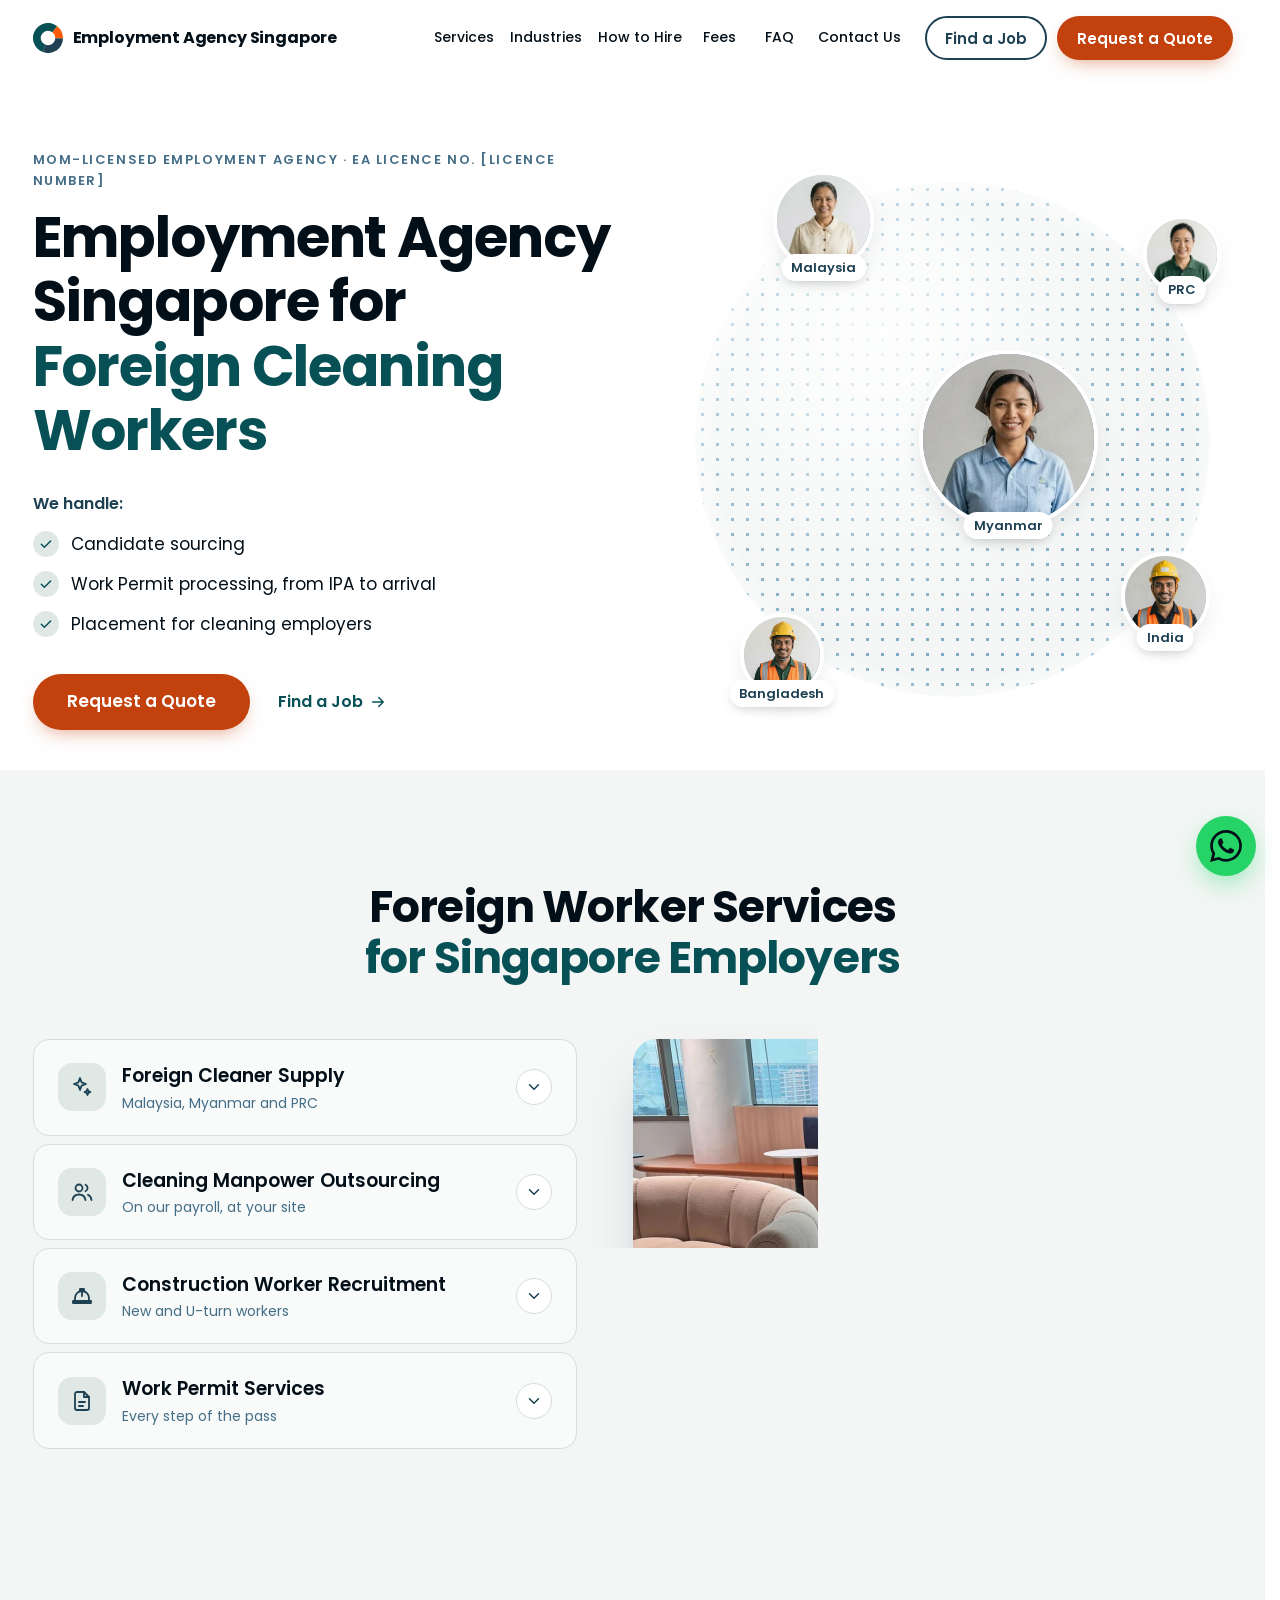
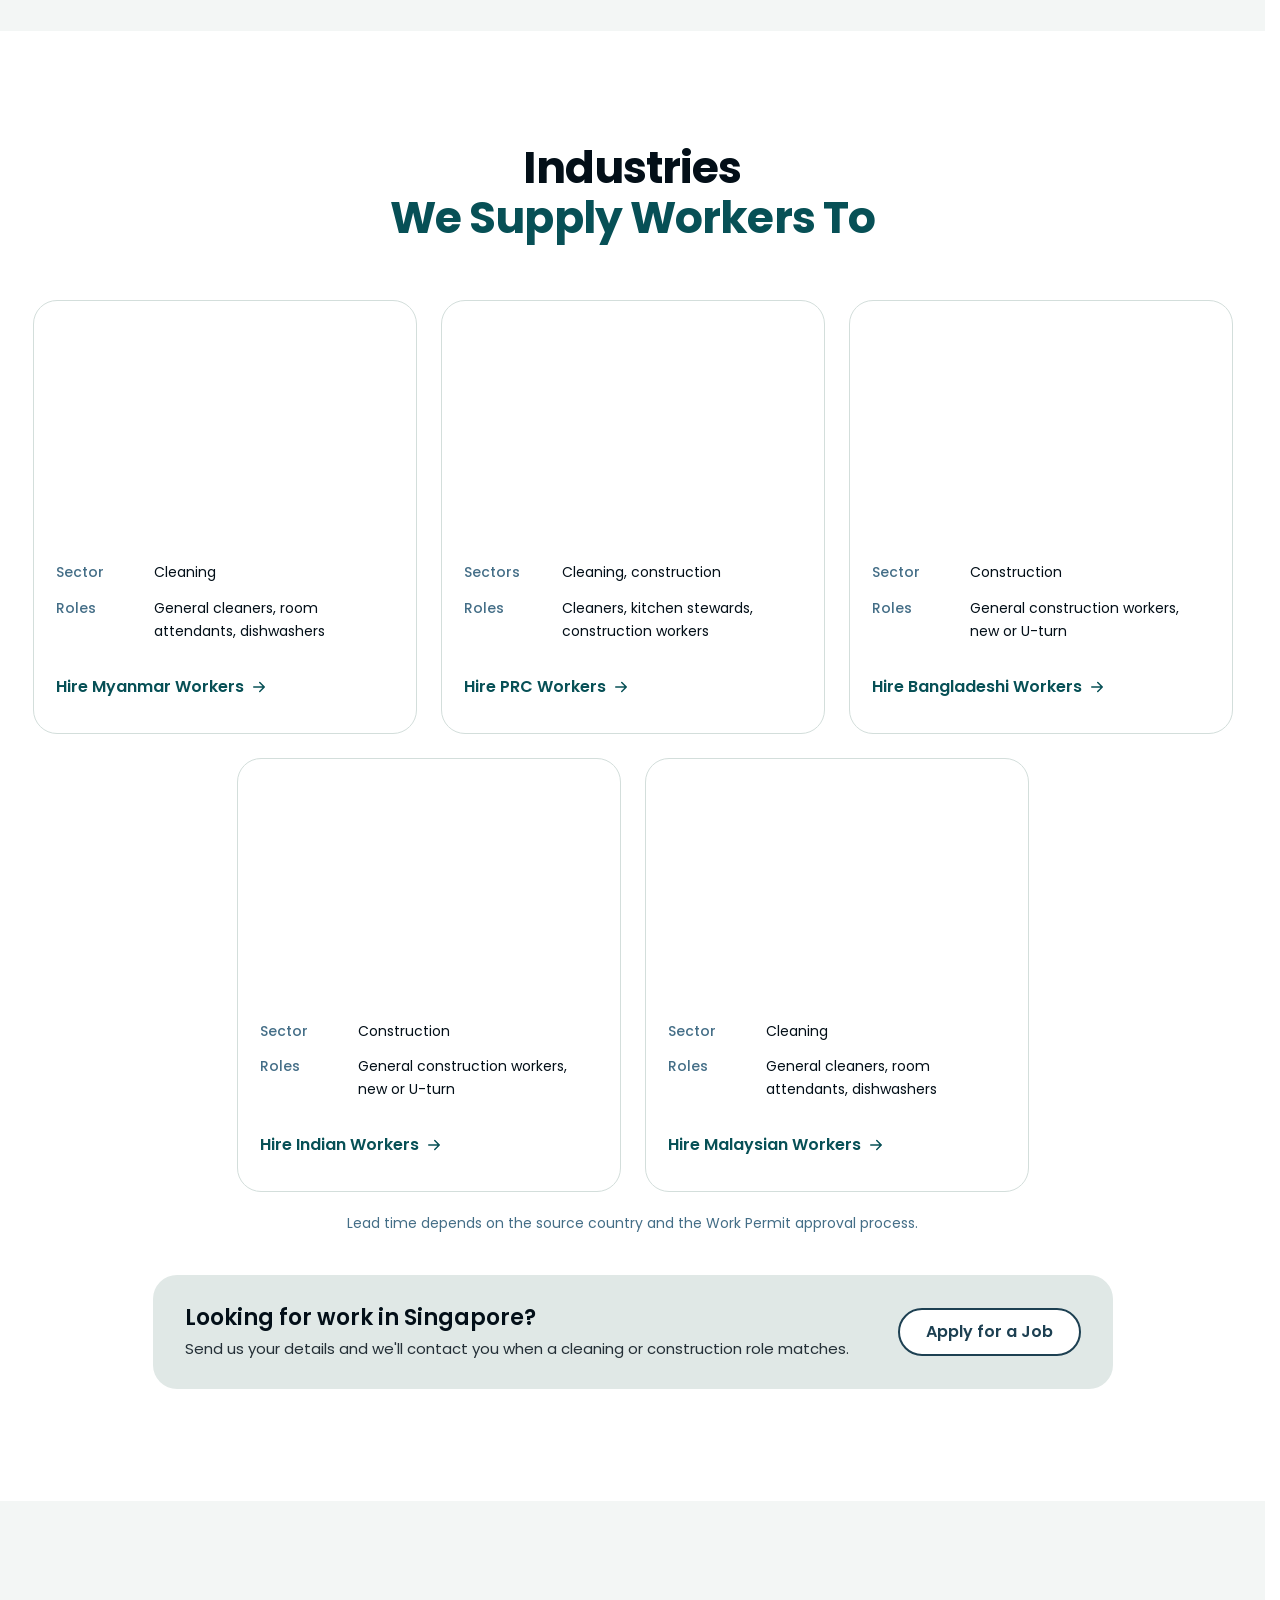
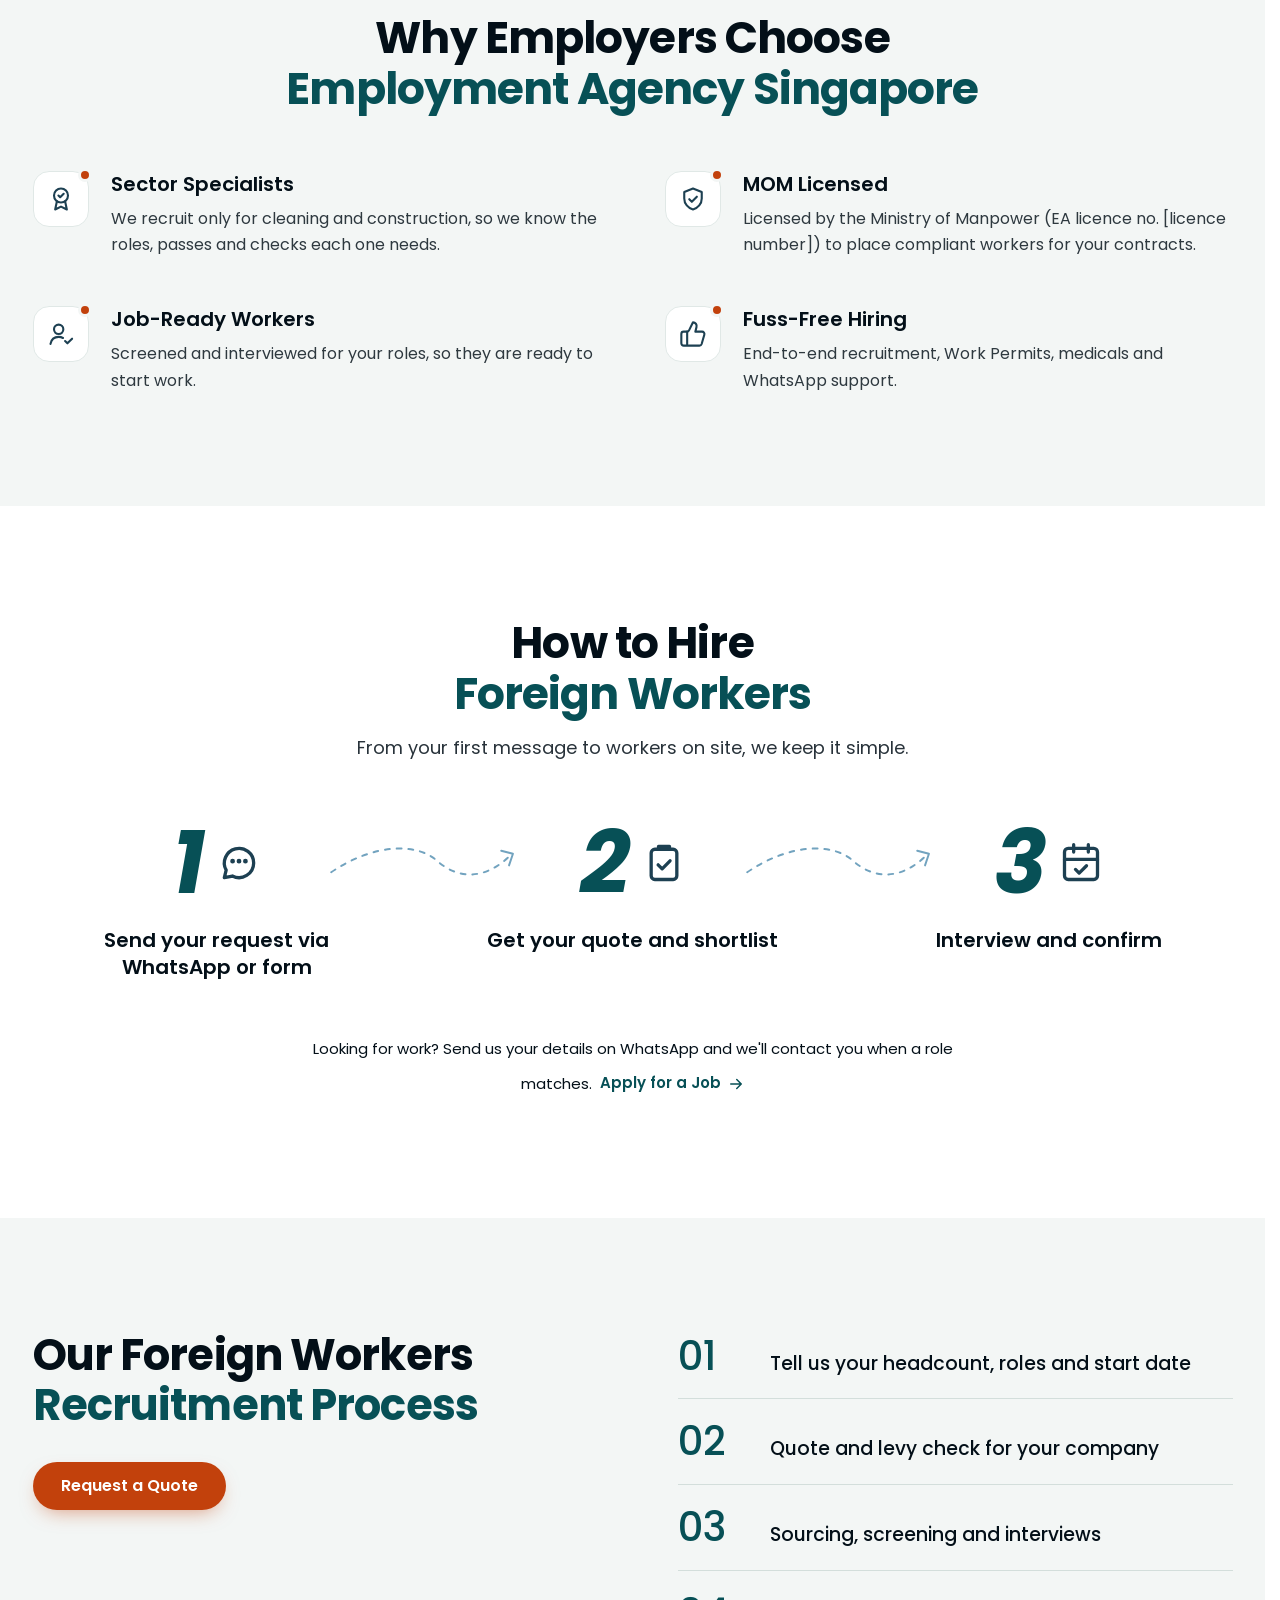
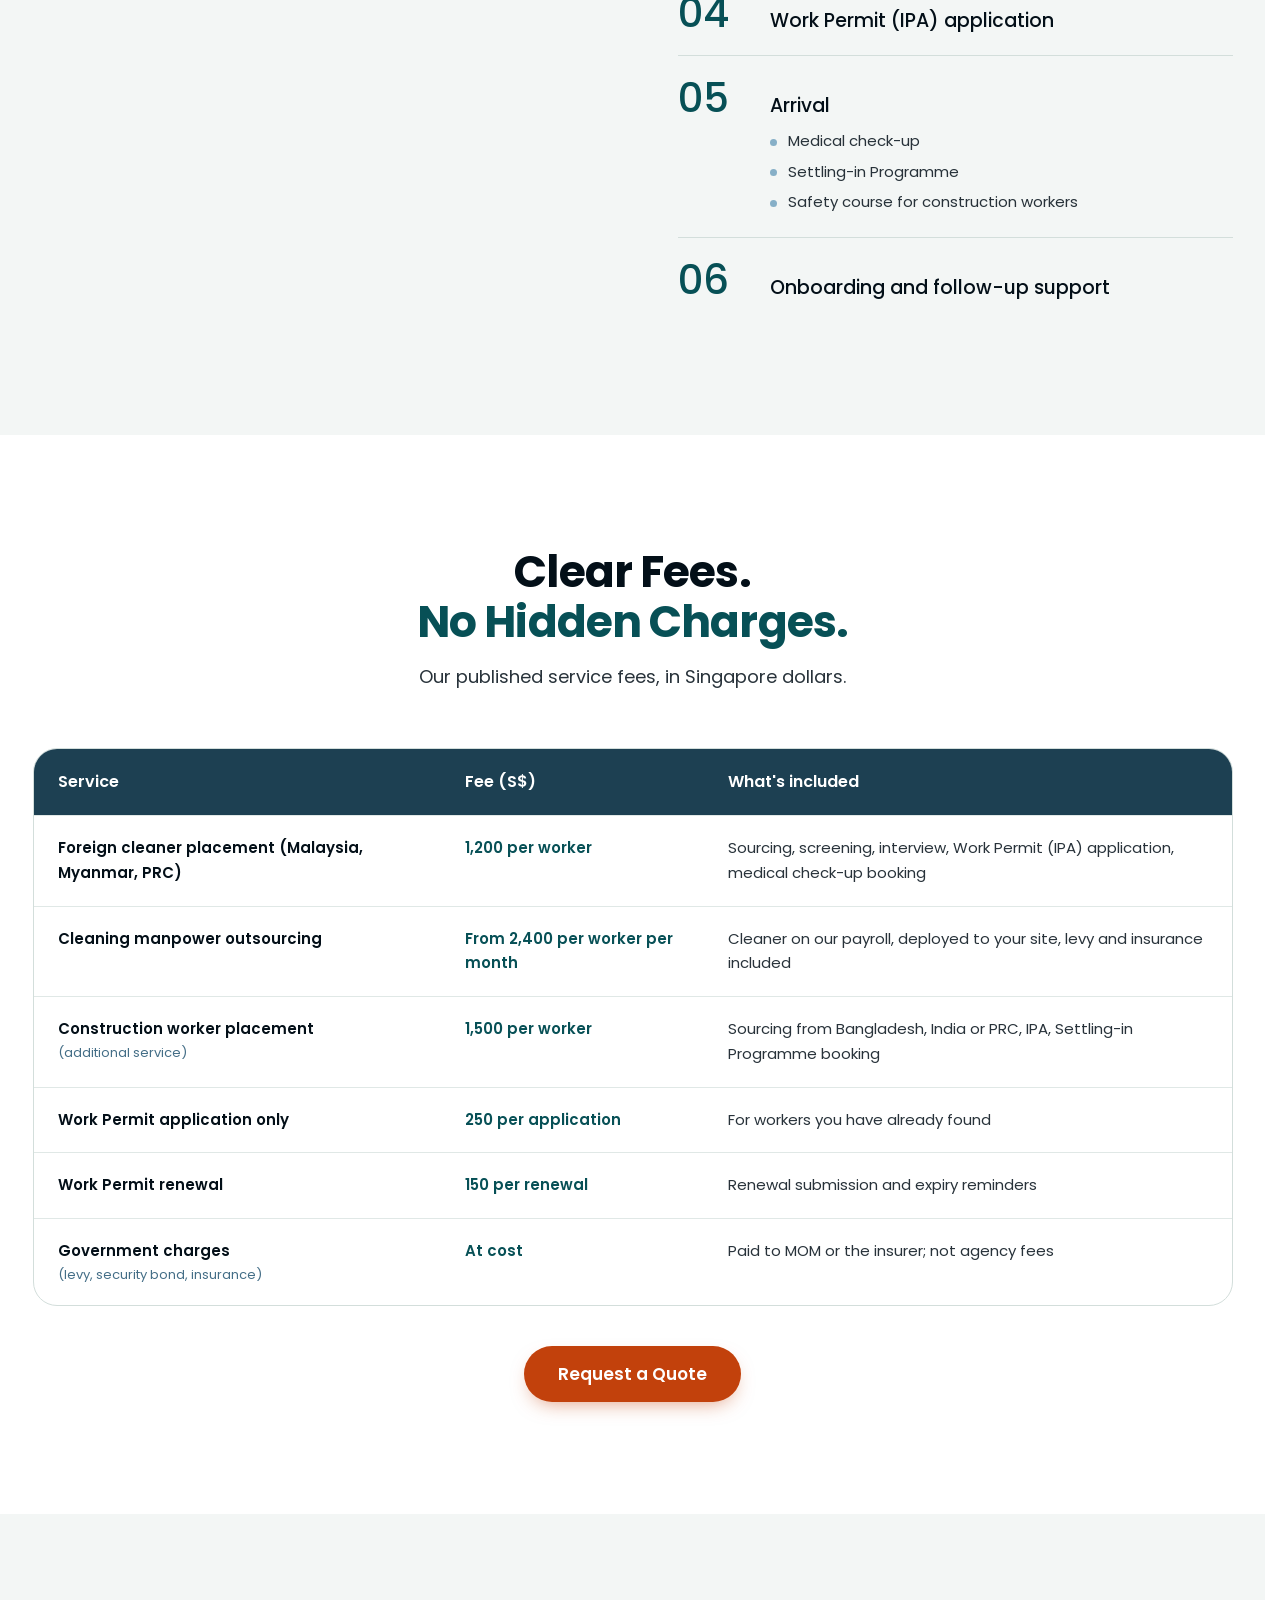
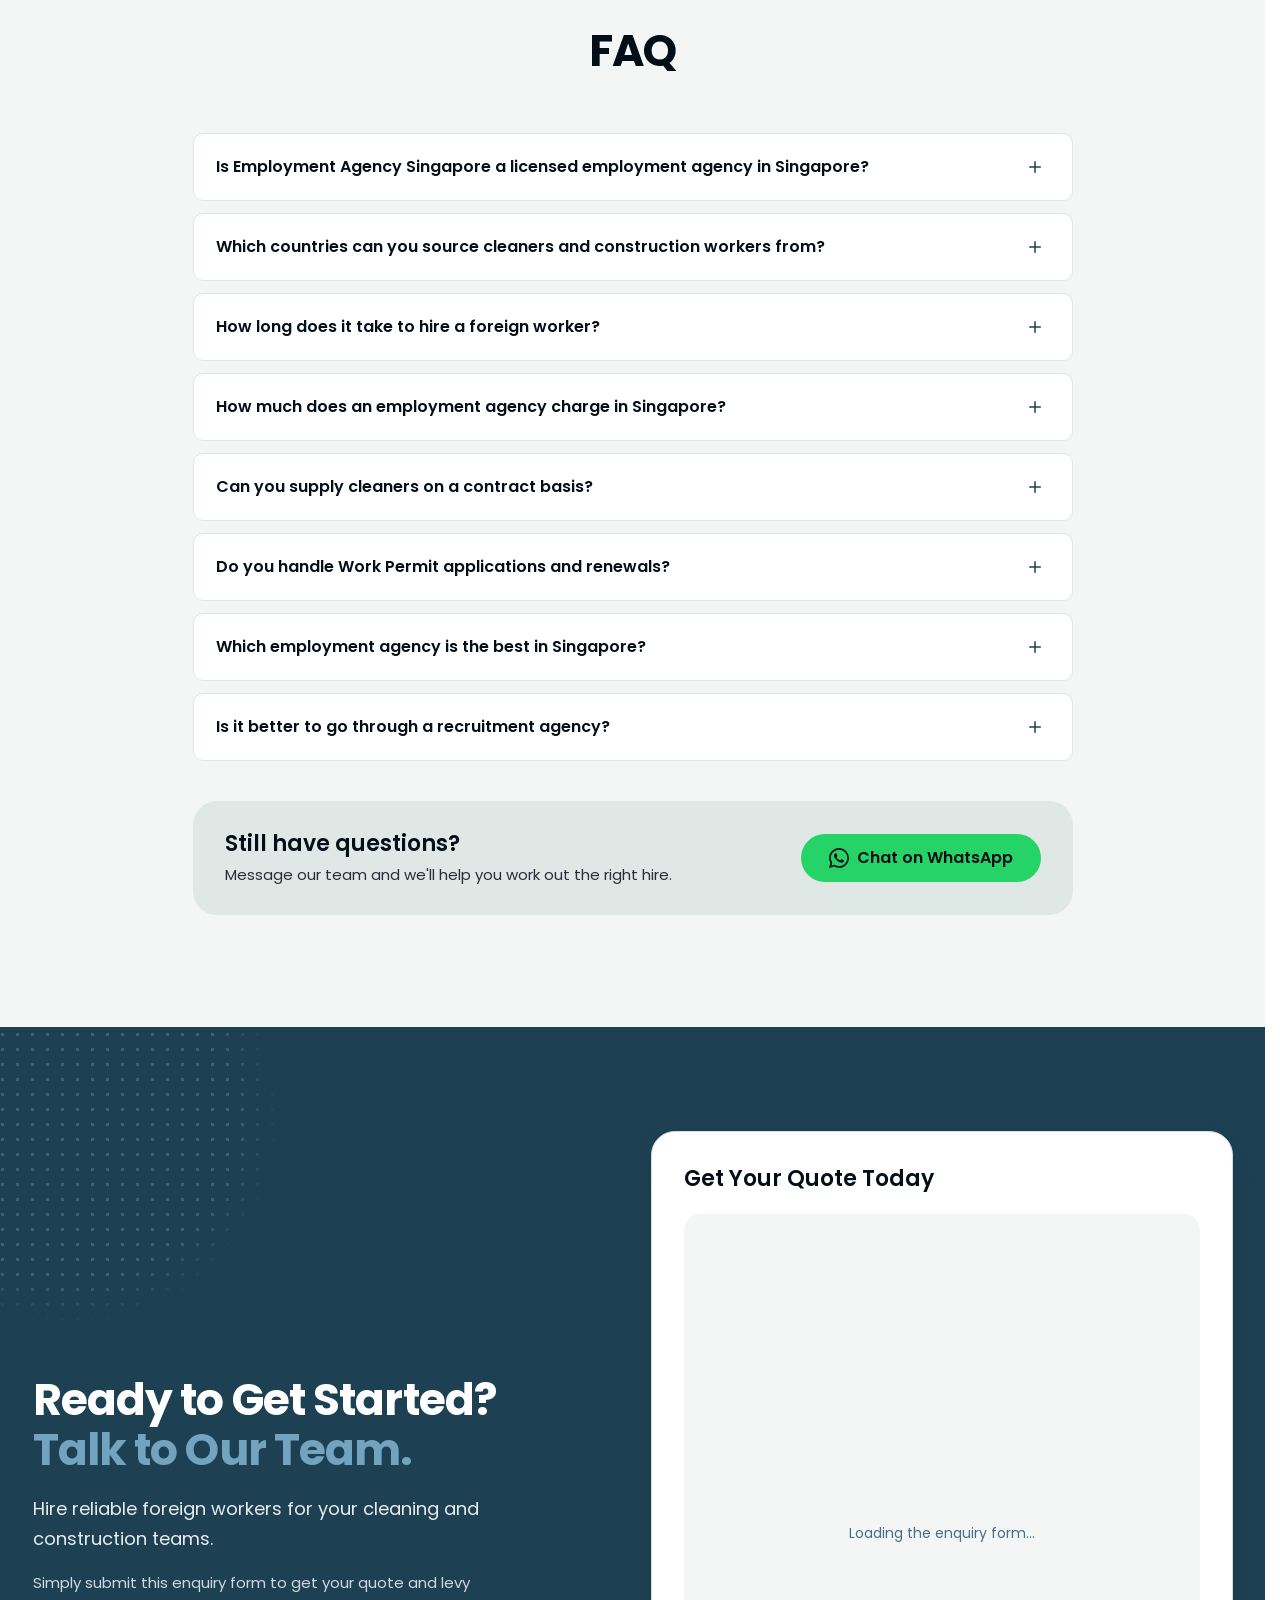
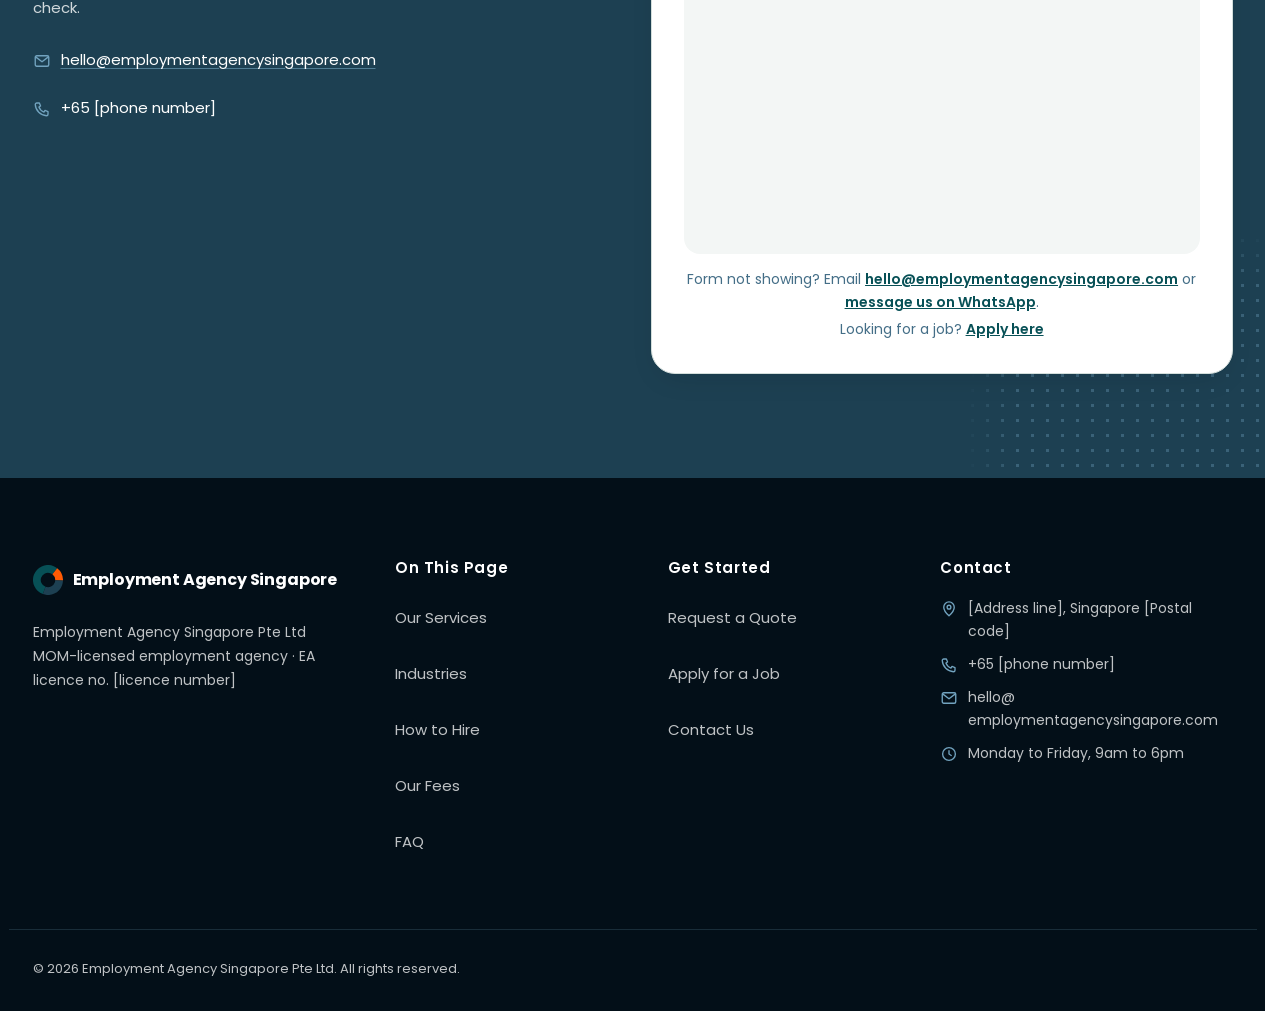
==== commit 14f2c14c: "Services: new default photo, a cleaner at work Alex asked for a cleaner at work instead of the disin" ====
--- a/landing-pages/index.html
+++ b/landing-pages/index.html
@@ -123,8 +123,8 @@
   ]
 }
   </script>
-  <link rel="stylesheet" href="css/design-system.css?v=58">
-  <link rel="stylesheet" href="css/home.css?v=58">
+  <link rel="stylesheet" href="css/design-system.css?v=60">
+  <link rel="stylesheet" href="css/home.css?v=60">
 </head>
 <body>
 
@@ -340,7 +340,7 @@
 
       <div class="svc-media" aria-hidden="true">
         <div class="svc-media-frame">
-          <div class="media-ph has-photo media-default is-active"><img src="images/home/service-default.webp" width="1200" height="960" alt="Worker in goggles and a respirator spraying a treatment inside new office cabinets" title="Foreign Worker Services" loading="lazy" decoding="async"></div>
+          <div class="media-ph has-photo media-default is-active"><img src="images/home/service-default.webp" width="1200" height="960" alt="Cleaner vacuuming a sofa in an office lounge" title="Foreign Worker Services" loading="lazy" decoding="async"></div>
           <div class="media-ph has-photo"><img src="images/home/service-cleaner-supply.webp" width="1200" height="960" alt="Cleaner in rubber gloves washing a plate at a commercial kitchen sink" title="Foreign Cleaner Supply" loading="lazy" decoding="async"></div>
           <div class="media-ph has-photo"><img src="images/home/service-outsourcing.webp" width="1200" height="960" alt="Cleaner wiping down an office desk at a client site" title="Cleaning Manpower Outsourcing" loading="lazy" decoding="async"></div>
           <div class="media-ph has-photo"><img src="images/home/service-construction.webp" width="1200" height="960" alt="Construction worker in a hard hat and safety vest measuring steel rebar on site" title="Construction Worker Recruitment" loading="lazy" decoding="async"></div>
@@ -702,6 +702,6 @@
   <a class="btn btn-whatsapp" data-link="whatsapp" href="https://wa.me/6589565188?text=Hi%20Employment%20Agency%20Singapore!%20I%20would%20like%20to%20enquire%20about%20hiring%20foreign%20workers.%0A%0ACompany%20name%3A%20%0ANumber%20of%20workers%3A%20%0ACleaning%20or%20construction%3A%20" target="_blank" rel="noopener"><svg class="ico"><use href="#i-whatsapp"/></svg>WhatsApp</a>
 </div>
 
-<script src="js/home.js?v=58"></script>
+<script src="js/home.js?v=60"></script>
 </body>
 </html>
--- a/landing-pages/css/home.css
+++ b/landing-pages/css/home.css
@@ -931,7 +931,7 @@
   .svc-media-frame { aspect-ratio: 16 / 9; border-radius: var(--radius); box-shadow: var(--shadow); }
   .svc-media .media-ph:not(.media-default) { display: none; }
   .svc-media .media-ph.media-default { opacity: 1; }
-  .svc-media .media-default img { object-position: center 55%; }
+  .svc-media .media-default img { object-position: center top; }   /* keeps the cleaner's head in the wider tablet/phone frame */
 }
 
 /* =========================================================
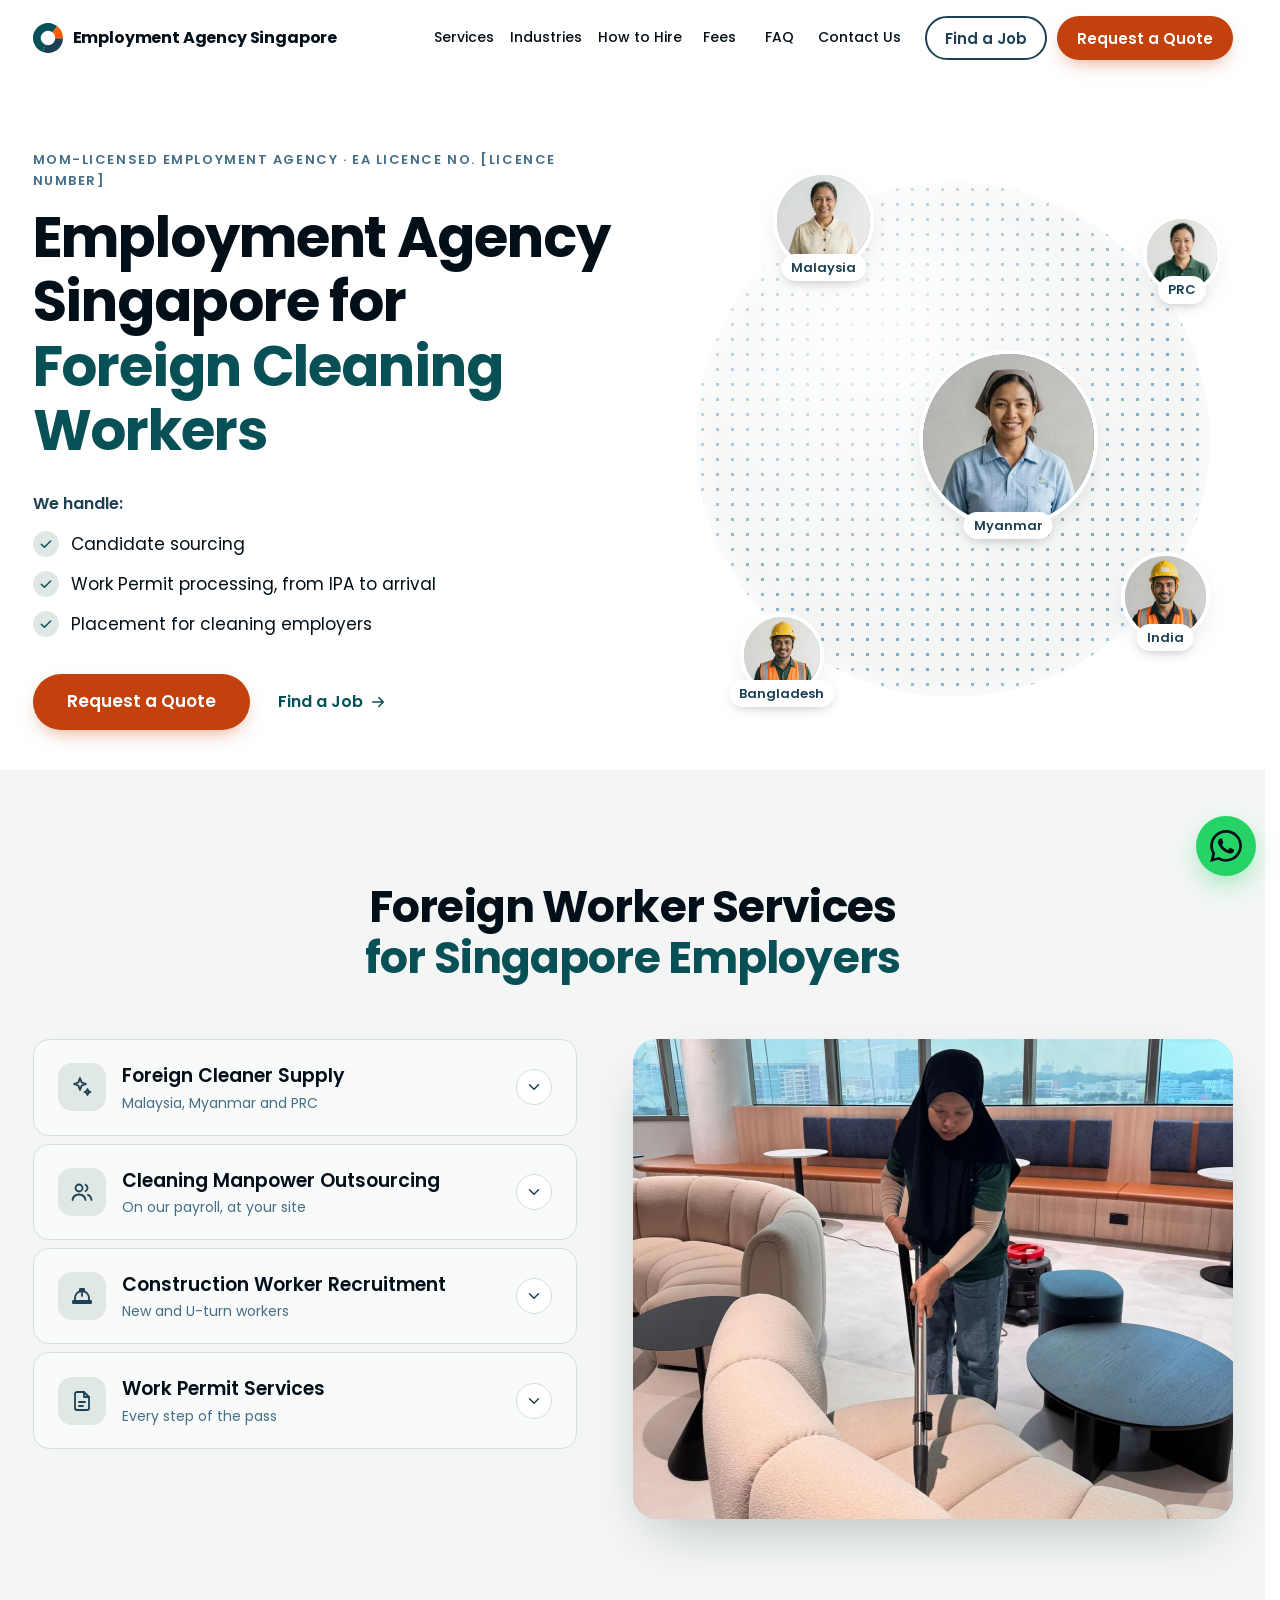
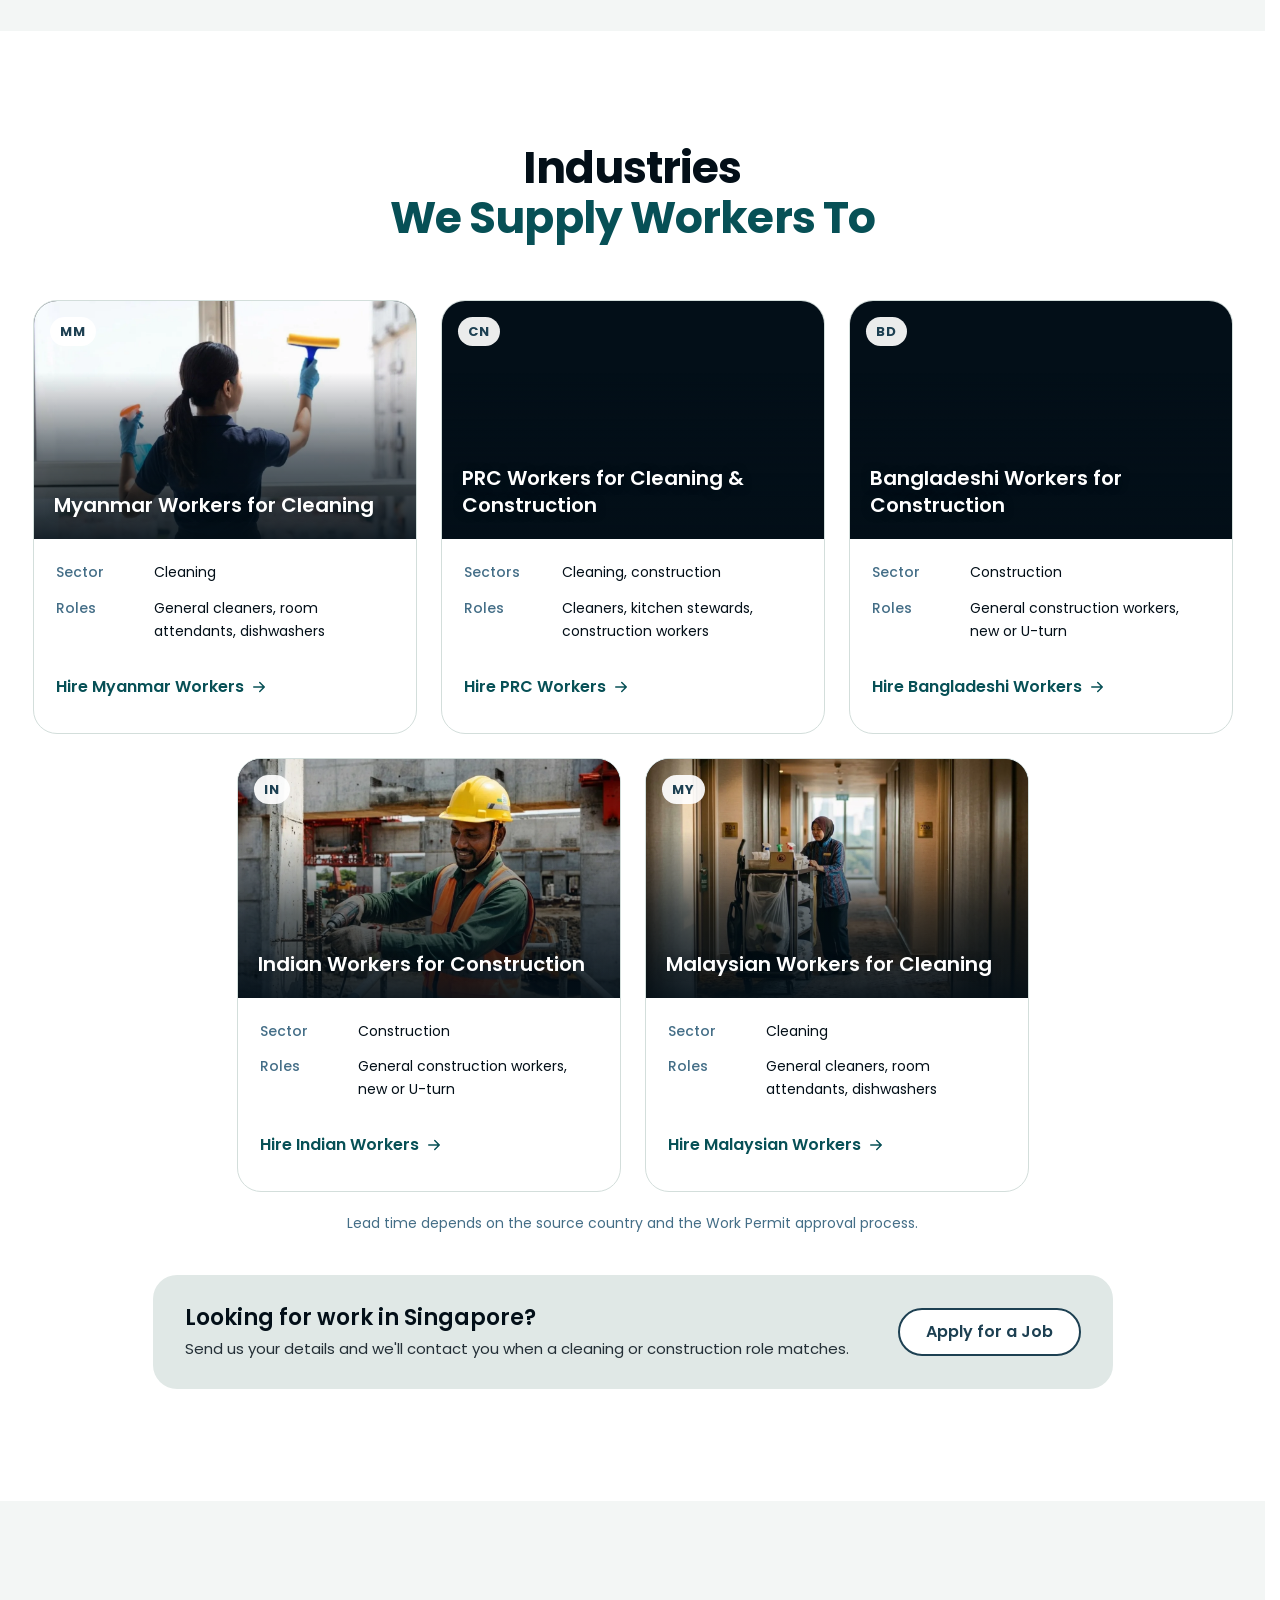
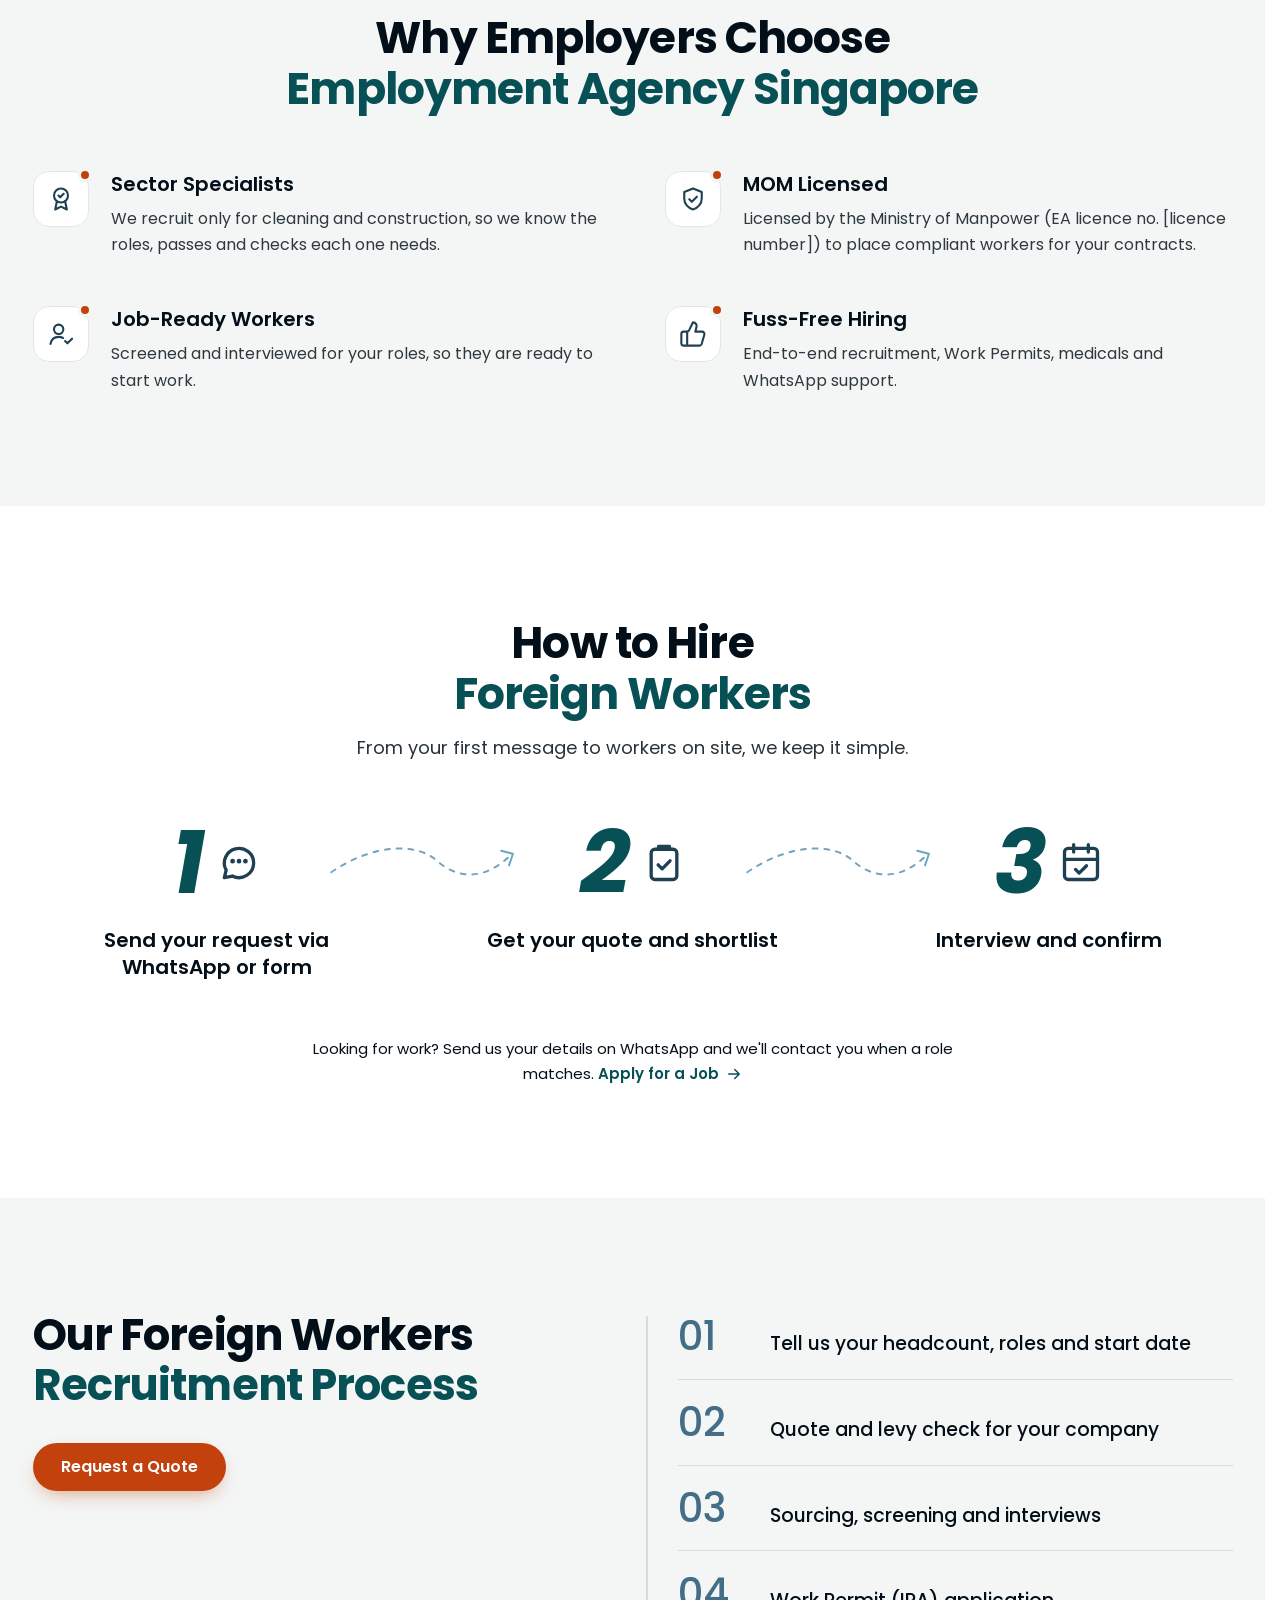
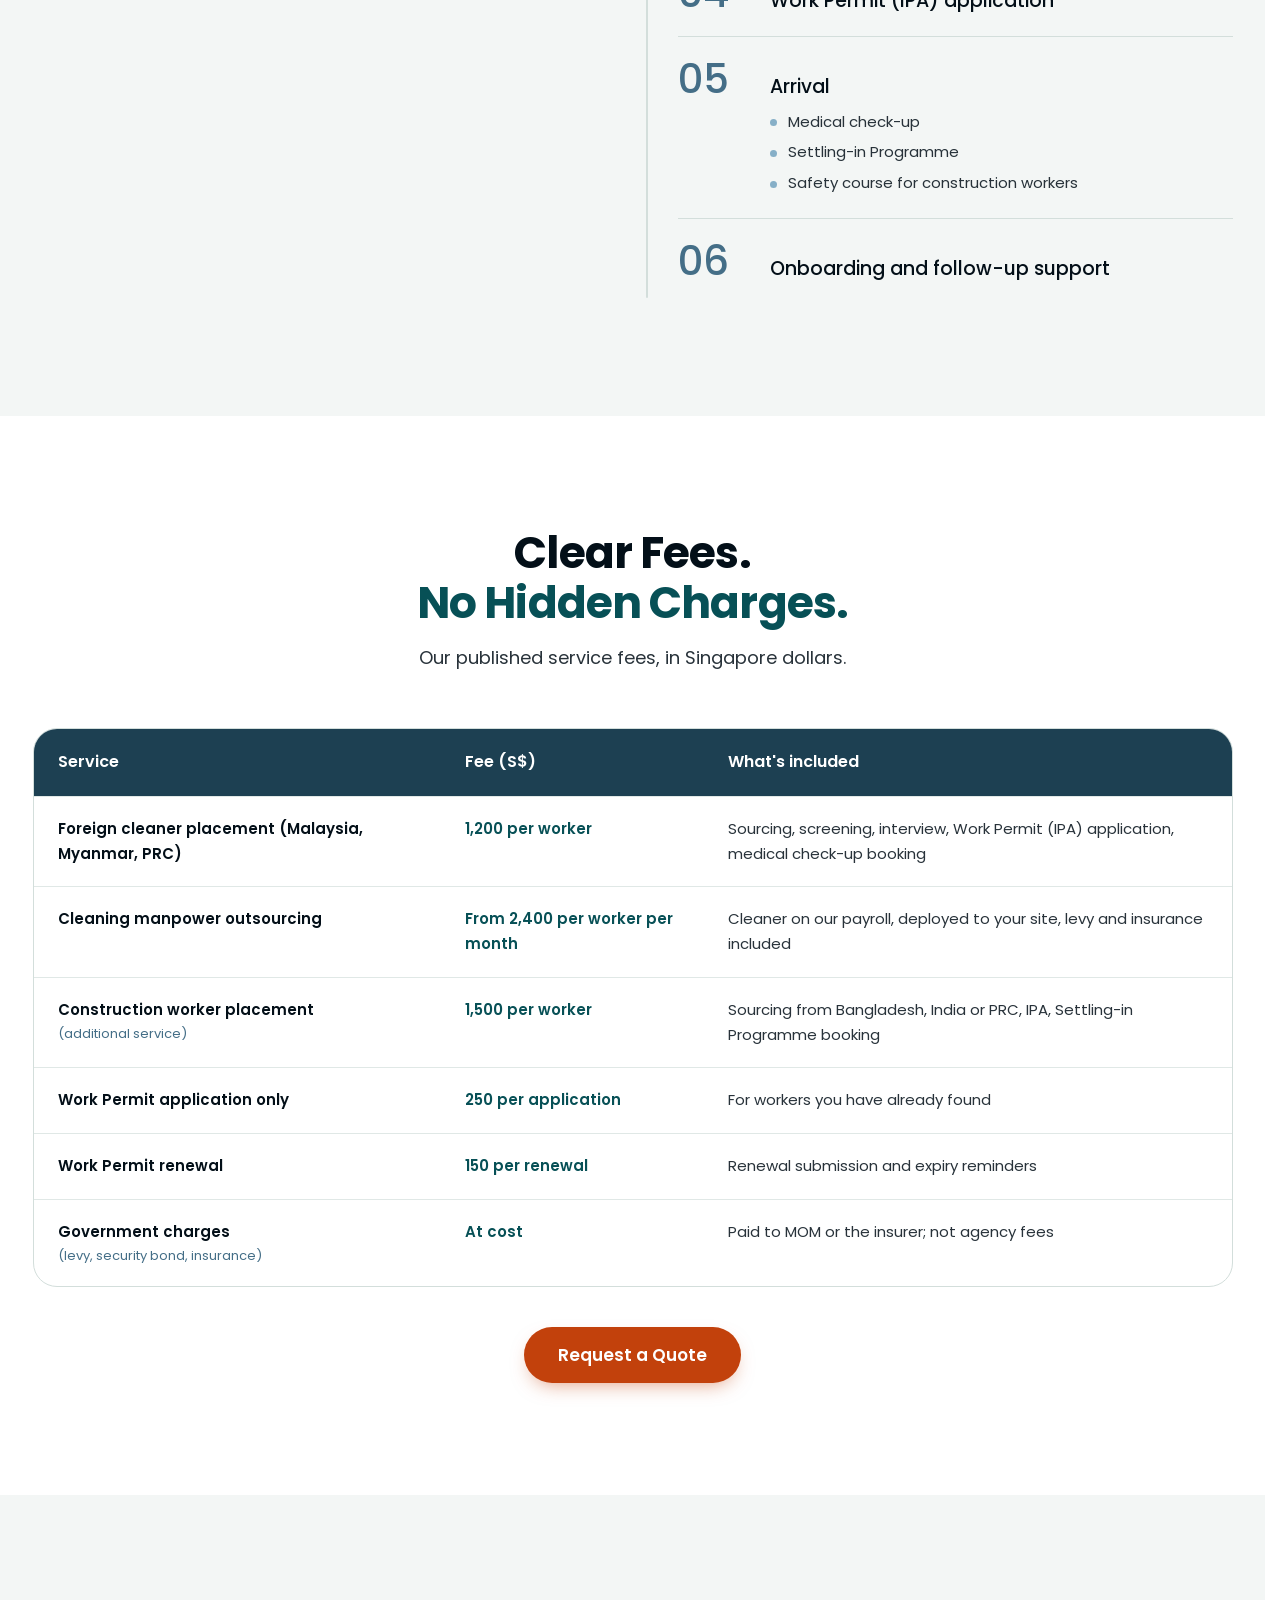
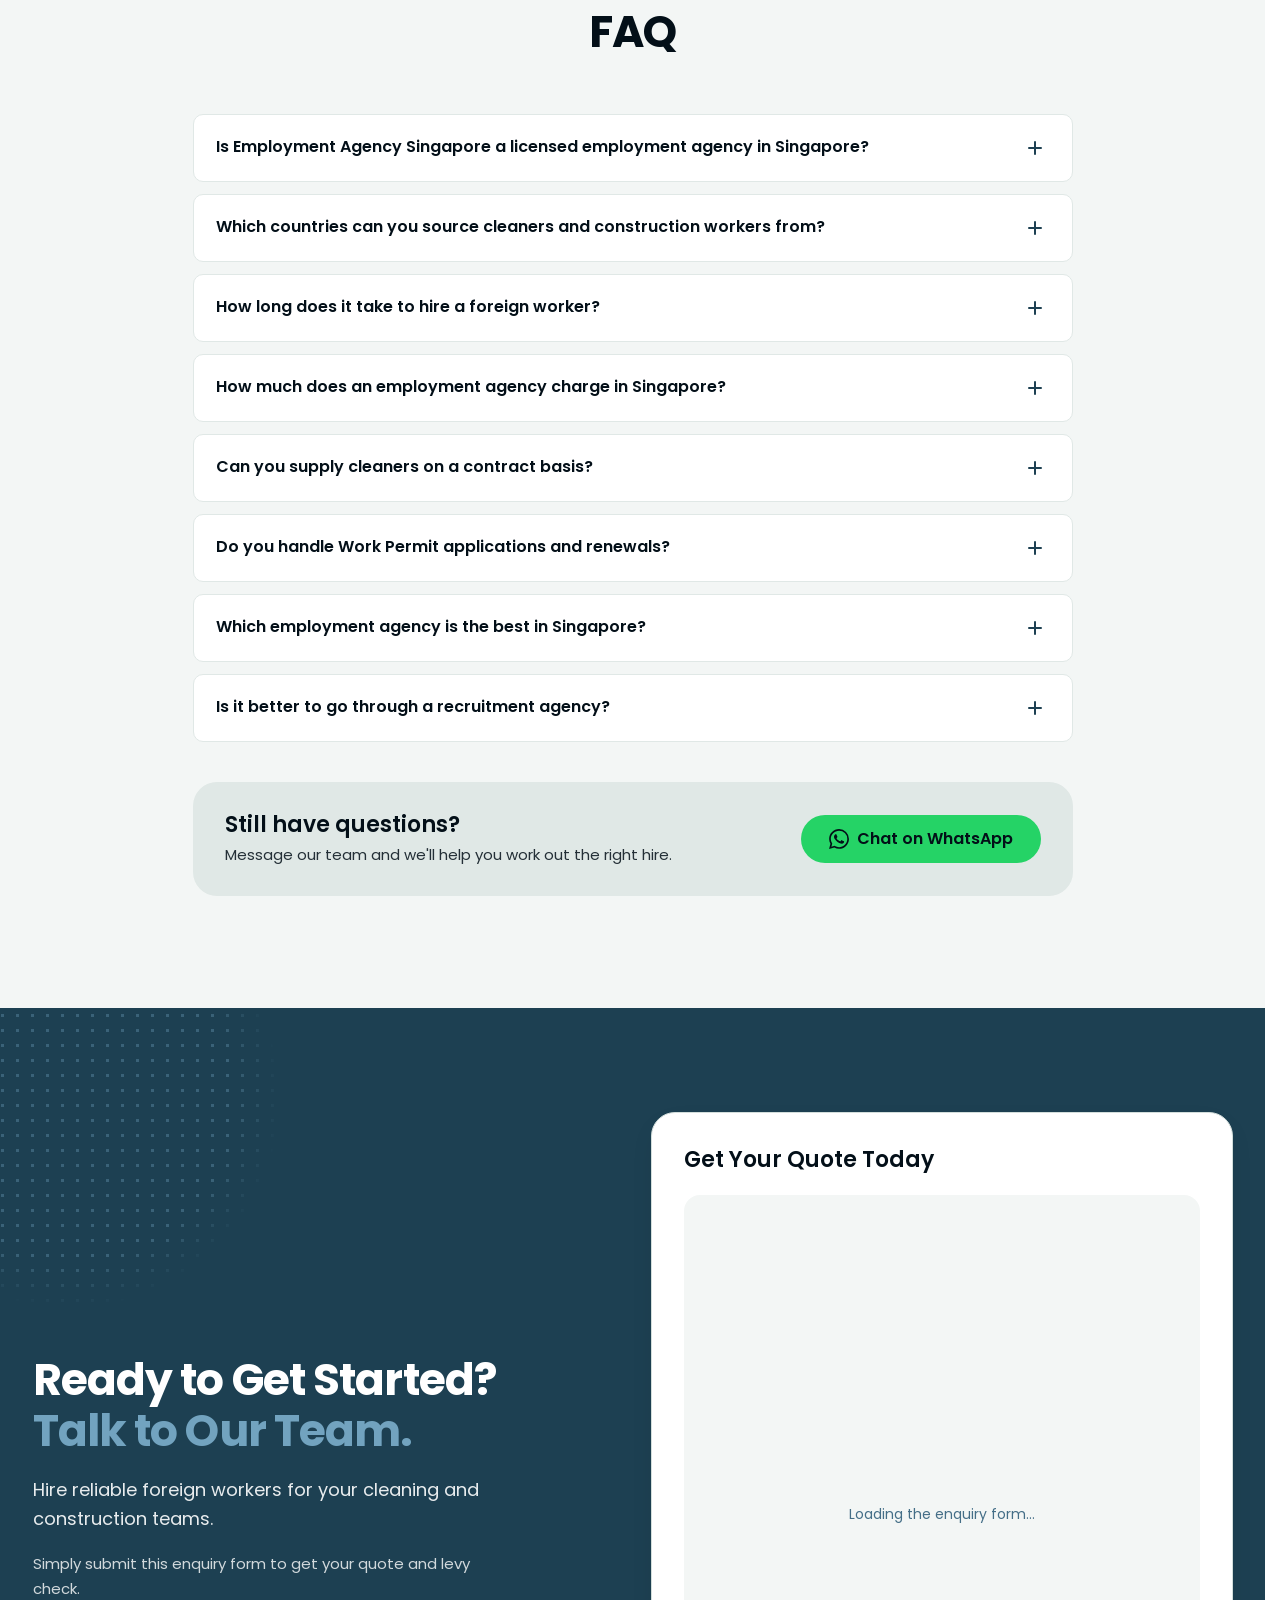
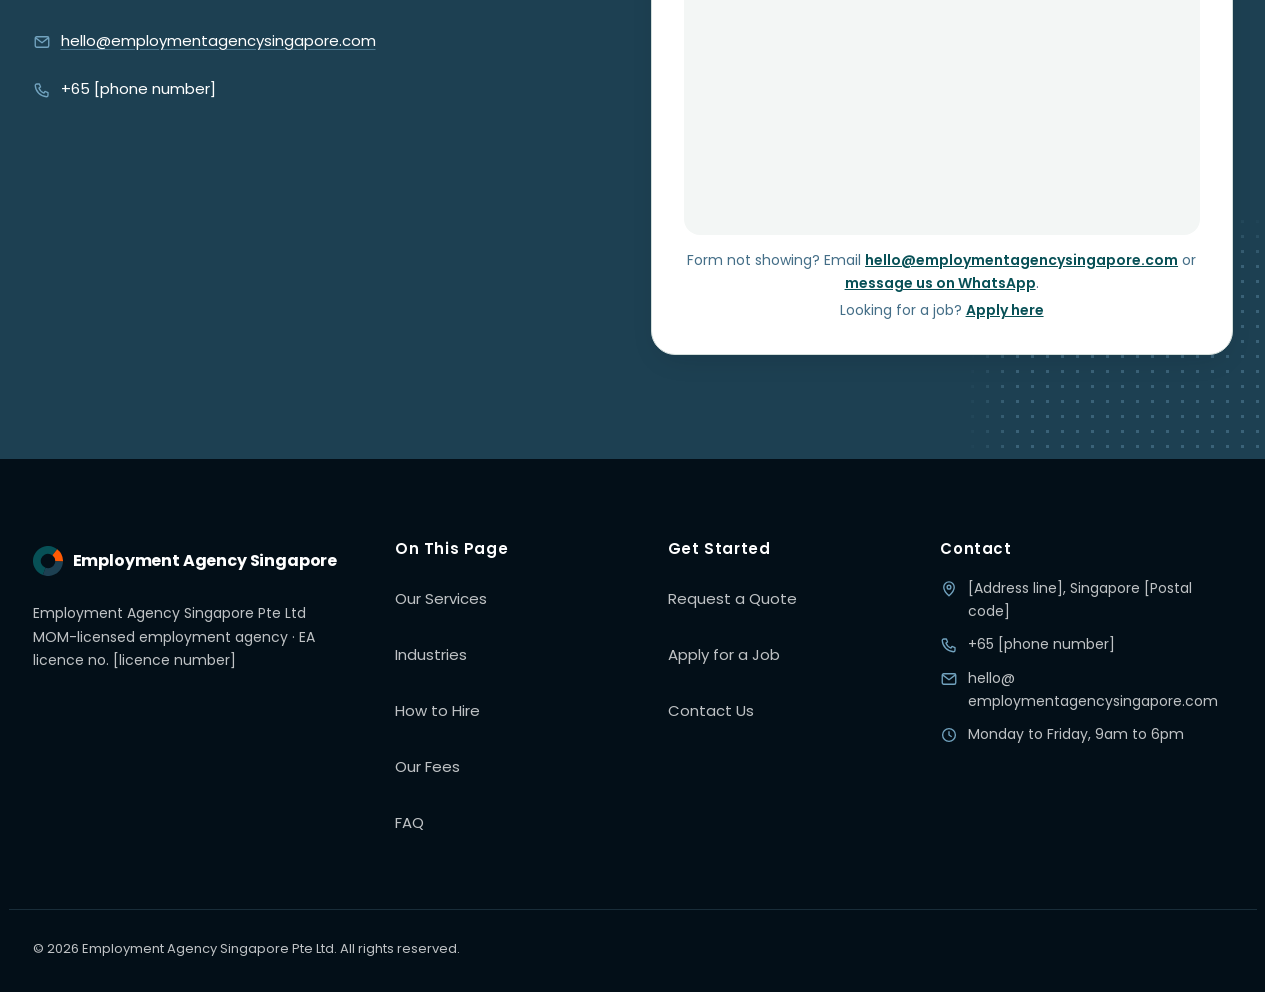
==== commit b52da3c9: "Alex's review step 4: animations (section 6) Only transform and opacity move; all switched off with " ====
--- a/landing-pages/index.html
+++ b/landing-pages/index.html
@@ -123,8 +123,8 @@
   ]
 }
   </script>
-  <link rel="stylesheet" href="css/design-system.css?v=60">
-  <link rel="stylesheet" href="css/home.css?v=60">
+  <link rel="stylesheet" href="css/design-system.css?v=63">
+  <link rel="stylesheet" href="css/home.css?v=63">
 </head>
 <body>
 
@@ -288,10 +288,12 @@
             <span class="svc-chev" aria-hidden="true"><svg class="ico"><use href="#i-chevdown"/></svg></span>
           </button>
           <div class="svc-body" id="svc-panel-0" role="region" aria-labelledby="svc-tab-0">
-            <div class="media-ph svc-media-mobile has-photo"><img src="images/home/service-cleaner-supply.webp" width="1200" height="960" alt="Cleaner in rubber gloves washing a plate at a commercial kitchen sink" title="Foreign Cleaner Supply" loading="lazy" decoding="async"></div>
-            <p>Cleaners from Malaysia, Myanmar and PRC for cleaning contractors, facility management, hotels and F&amp;B dishwashing.</p>
-            <ul class="chips"><li>Cleaning contractors</li><li>Facility management</li><li>Hotels</li><li>F&amp;B dishwashing</li></ul>
-            <a class="btn btn-primary btn-sm" data-link="hireForm" data-service="Foreign Cleaner Supply" href="#request-workers">Request a Quote</a>
+            <div class="svc-inner">
+              <div class="media-ph svc-media-mobile has-photo"><img src="images/home/service-cleaner-supply.webp" width="1200" height="960" alt="Cleaner in rubber gloves washing a plate at a commercial kitchen sink" title="Foreign Cleaner Supply" loading="lazy" decoding="async"></div>
+              <p>Cleaners from Malaysia, Myanmar and PRC for cleaning contractors, facility management, hotels and F&amp;B dishwashing.</p>
+              <ul class="chips"><li>Cleaning contractors</li><li>Facility management</li><li>Hotels</li><li>F&amp;B dishwashing</li></ul>
+              <a class="btn btn-primary btn-sm" data-link="hireForm" data-service="Foreign Cleaner Supply" href="#request-workers">Request a Quote</a>
+            </div>
           </div>
         </div>
 
@@ -302,10 +304,12 @@
             <span class="svc-chev" aria-hidden="true"><svg class="ico"><use href="#i-chevdown"/></svg></span>
           </button>
           <div class="svc-body" id="svc-panel-1" role="region" aria-labelledby="svc-tab-1">
-            <div class="media-ph svc-media-mobile has-photo"><img src="images/home/service-outsourcing.webp" width="1200" height="960" alt="Cleaner wiping down an office desk at a client site" title="Cleaning Manpower Outsourcing" loading="lazy" decoding="async"></div>
-            <p>Cleaners on our payroll, deployed to your site.</p>
-            <ul class="chips"><li>On our payroll</li><li>Deployed to your site</li></ul>
-            <a class="btn btn-primary btn-sm" data-link="hireForm" data-service="Cleaning Manpower Outsourcing" href="#request-workers">Request a Quote</a>
+            <div class="svc-inner">
+              <div class="media-ph svc-media-mobile has-photo"><img src="images/home/service-outsourcing.webp" width="1200" height="960" alt="Cleaner wiping down an office desk at a client site" title="Cleaning Manpower Outsourcing" loading="lazy" decoding="async"></div>
+              <p>Cleaners on our payroll, deployed to your site.</p>
+              <ul class="chips"><li>On our payroll</li><li>Deployed to your site</li></ul>
+              <a class="btn btn-primary btn-sm" data-link="hireForm" data-service="Cleaning Manpower Outsourcing" href="#request-workers">Request a Quote</a>
+            </div>
           </div>
         </div>
 
@@ -316,10 +320,12 @@
             <span class="svc-chev" aria-hidden="true"><svg class="ico"><use href="#i-chevdown"/></svg></span>
           </button>
           <div class="svc-body" id="svc-panel-2" role="region" aria-labelledby="svc-tab-2">
-            <div class="media-ph svc-media-mobile has-photo"><img src="images/home/service-construction.webp" width="1200" height="960" alt="Construction worker in a hard hat and safety vest measuring steel rebar on site" title="Construction Worker Recruitment" loading="lazy" decoding="async"></div>
-            <p>New and U-turn workers from Bangladesh, India and PRC.</p>
-            <ul class="chips"><li>Bangladesh</li><li>India</li><li>PRC</li></ul>
-            <a class="btn btn-primary btn-sm" data-link="hireForm" data-service="Construction Worker Recruitment" href="#request-workers">Request a Quote</a>
+            <div class="svc-inner">
+              <div class="media-ph svc-media-mobile has-photo"><img src="images/home/service-construction.webp" width="1200" height="960" alt="Construction worker in a hard hat and safety vest measuring steel rebar on site" title="Construction Worker Recruitment" loading="lazy" decoding="async"></div>
+              <p>New and U-turn workers from Bangladesh, India and PRC.</p>
+              <ul class="chips"><li>Bangladesh</li><li>India</li><li>PRC</li></ul>
+              <a class="btn btn-primary btn-sm" data-link="hireForm" data-service="Construction Worker Recruitment" href="#request-workers">Request a Quote</a>
+            </div>
           </div>
         </div>
 
@@ -330,10 +336,12 @@
             <span class="svc-chev" aria-hidden="true"><svg class="ico"><use href="#i-chevdown"/></svg></span>
           </button>
           <div class="svc-body" id="svc-panel-3" role="region" aria-labelledby="svc-tab-3">
-            <div class="media-ph svc-media-mobile has-photo"><img src="images/home/service-work-permit.webp" width="1200" height="960" alt="Signed documents being handed across a desk" title="Work Permit Services" loading="lazy" decoding="async"></div>
-            <p>Applications, renewals, transfers, cancellations, security bond, insurance.</p>
-            <ul class="chips"><li>Applications</li><li>Renewals</li><li>Transfers</li><li>Cancellations</li><li>Security bond</li><li>Insurance</li></ul>
-            <a class="btn btn-primary btn-sm" data-link="hireForm" data-service="Work Permit Services" href="#request-workers">Request a Quote</a>
+            <div class="svc-inner">
+              <div class="media-ph svc-media-mobile has-photo"><img src="images/home/service-work-permit.webp" width="1200" height="960" alt="Signed documents being handed across a desk" title="Work Permit Services" loading="lazy" decoding="async"></div>
+              <p>Applications, renewals, transfers, cancellations, security bond, insurance.</p>
+              <ul class="chips"><li>Applications</li><li>Renewals</li><li>Transfers</li><li>Cancellations</li><li>Security bond</li><li>Insurance</li></ul>
+              <a class="btn btn-primary btn-sm" data-link="hireForm" data-service="Work Permit Services" href="#request-workers">Request a Quote</a>
+            </div>
           </div>
         </div>
       </div>
@@ -358,7 +366,7 @@
       <h2 id="industries-title">Industries <span class="accent block">We Supply Workers To</span></h2>
     </div>
 
-    <div class="country-grid">
+    <div class="country-grid" data-reveal="items">
       <article class="country-card">
         <div class="country-photo has-photo"><img src="images/home/country-myanmar.webp" width="1200" height="750" alt="Cleaner in blue gloves washing a high-rise window with a squeegee and spray bottle" title="Myanmar workers for cleaning" loading="lazy" decoding="async"><span class="code">MM</span><h3>Myanmar Workers for Cleaning</h3></div>
         <dl>
@@ -423,7 +431,7 @@
     <div class="section-head center">
       <h2 id="why-title">Why Employers Choose <span class="accent block">Employment Agency Singapore</span></h2>
     </div>
-    <div class="why-grid">
+    <div class="why-grid" data-reveal="items">
       <div class="why-item">
         <span class="why-ico"><svg class="ico"><use href="#i-badge"/></svg><i class="dot"></i></span>
         <div><h3>Sector Specialists</h3><p>We recruit only for cleaning and construction, so we know the roles, passes and checks each one needs.</p></div>
@@ -498,7 +506,7 @@
     <div class="fee-table-wrap">
       <table class="fee-table">
         <thead><tr><th scope="col">Service</th><th scope="col">Fee (S$)</th><th scope="col">What's included</th></tr></thead>
-        <tbody>
+        <tbody data-reveal="cells">
           <tr><th scope="row">Foreign cleaner placement (Malaysia, Myanmar, PRC)</th><td data-label="Fee (S$)">1,200 per worker</td><td data-label="What's included">Sourcing, screening, interview, Work Permit (IPA) application, medical check-up booking</td></tr>
           <tr><th scope="row">Cleaning manpower outsourcing</th><td data-label="Fee (S$)">From 2,400 per worker per month</td><td data-label="What's included">Cleaner on our payroll, deployed to your site, levy and insurance included</td></tr>
           <tr><th scope="row">Construction worker placement <small>(additional service)</small></th><td data-label="Fee (S$)">1,500 per worker</td><td data-label="What's included">Sourcing from Bangladesh, India or PRC, IPA, Settling-in Programme booking</td></tr>
@@ -557,36 +565,36 @@
       <h2 id="faq-title">FAQ</h2>
     </div>
     <div class="faq-list">
-      <details name="faq">
-        <summary>Is Employment Agency Singapore a licensed employment agency in Singapore?<span class="faq-ico"><svg class="ico"><use href="#i-plus"/></svg></span></summary>
+      <details>
+        <summary>Is Employment Agency Singapore a licensed employment agency in Singapore?<span class="faq-ico" aria-hidden="true"></span></summary>
         <div class="faq-a"><p>Yes. We are an employment agency licensed by the Ministry of Manpower, licence number [licence number].</p></div>
       </details>
-      <details name="faq">
-        <summary>Which countries can you source cleaners and construction workers from?<span class="faq-ico"><svg class="ico"><use href="#i-plus"/></svg></span></summary>
+      <details>
+        <summary>Which countries can you source cleaners and construction workers from?<span class="faq-ico" aria-hidden="true"></span></summary>
         <div class="faq-a"><p>Cleaners from Malaysia, Myanmar and PRC (China). Construction workers from Bangladesh, India and PRC. We'll advise which countries fit your sector and quota.</p></div>
       </details>
-      <details name="faq">
-        <summary>How long does it take to hire a foreign worker?<span class="faq-ico"><svg class="ico"><use href="#i-plus"/></svg></span></summary>
+      <details>
+        <summary>How long does it take to hire a foreign worker?<span class="faq-ico" aria-hidden="true"></span></summary>
         <div class="faq-a"><p>Lead time depends on the source country and the Work Permit approval process.</p></div>
       </details>
-      <details name="faq">
-        <summary>How much does an employment agency charge in Singapore?<span class="faq-ico"><svg class="ico"><use href="#i-plus"/></svg></span></summary>
+      <details>
+        <summary>How much does an employment agency charge in Singapore?<span class="faq-ico" aria-hidden="true"></span></summary>
         <div class="faq-a"><p>Our placement fee starts from S$1,200 per worker. Government charges such as levy, security bond and insurance are paid at cost. See our <a href="#fees">fee table</a> for details.</p></div>
       </details>
-      <details name="faq">
-        <summary>Can you supply cleaners on a contract basis?<span class="faq-ico"><svg class="ico"><use href="#i-plus"/></svg></span></summary>
+      <details>
+        <summary>Can you supply cleaners on a contract basis?<span class="faq-ico" aria-hidden="true"></span></summary>
         <div class="faq-a"><p>Yes. With manpower outsourcing, cleaners stay on our payroll and we deploy them to your site, covering levy and insurance.</p></div>
       </details>
-      <details name="faq" class="faq-extra">
-        <summary>Do you handle Work Permit applications and renewals?<span class="faq-ico"><svg class="ico"><use href="#i-plus"/></svg></span></summary>
+      <details class="faq-extra">
+        <summary>Do you handle Work Permit applications and renewals?<span class="faq-ico" aria-hidden="true"></span></summary>
         <div class="faq-a"><p>Yes. We handle IPA applications, medical check-up bookings, issuance, renewals and cancellations, including for workers you found yourself.</p></div>
       </details>
-      <details name="faq" class="faq-extra">
-        <summary>Which employment agency is the best in Singapore?<span class="faq-ico"><svg class="ico"><use href="#i-plus"/></svg></span></summary>
+      <details class="faq-extra">
+        <summary>Which employment agency is the best in Singapore?<span class="faq-ico" aria-hidden="true"></span></summary>
         <div class="faq-a"><p>Look for an agency that is MOM-licensed, clear about fees and experienced in your sector. Check its licence on MOM's EA Directory and read its Google reviews.</p></div>
       </details>
-      <details name="faq" class="faq-extra">
-        <summary>Is it better to go through a recruitment agency?<span class="faq-ico"><svg class="ico"><use href="#i-plus"/></svg></span></summary>
+      <details class="faq-extra">
+        <summary>Is it better to go through a recruitment agency?<span class="faq-ico" aria-hidden="true"></span></summary>
         <div class="faq-a"><p>For foreign workers, usually yes. An agency handles sourcing, screening and Work Permit paperwork, which saves time and lowers the risk of a rejected application.</p></div>
       </details>
     </div>
@@ -702,6 +710,6 @@
   <a class="btn btn-whatsapp" data-link="whatsapp" href="https://wa.me/6589565188?text=Hi%20Employment%20Agency%20Singapore!%20I%20would%20like%20to%20enquire%20about%20hiring%20foreign%20workers.%0A%0ACompany%20name%3A%20%0ANumber%20of%20workers%3A%20%0ACleaning%20or%20construction%3A%20" target="_blank" rel="noopener"><svg class="ico"><use href="#i-whatsapp"/></svg>WhatsApp</a>
 </div>
 
-<script src="js/home.js?v=60"></script>
+<script src="js/home.js?v=63"></script>
 </body>
 </html>
--- a/landing-pages/css/design-system.css
+++ b/landing-pages/css/design-system.css
@@ -97,7 +97,6 @@
   font-weight: 600; font-size: 1rem; line-height: 1; white-space: nowrap;
   border: 2px solid transparent; transition: background .2s, color .2s, border-color .2s, transform .2s, box-shadow .2s;
 }
-.btn:hover { transform: translateY(-1px); }
 .btn-sm { min-height: 42px; padding: 0 20px; font-size: 0.9375rem; }
 .btn-lg { min-height: 56px; padding: 0 32px; font-size: 1.0625rem; }
 
@@ -147,6 +146,14 @@
   .btn, .btn-sm { min-height: 48px; }
 }
 .sr-only { position: absolute; width: 1px; height: 1px; overflow: hidden; clip: rect(0 0 0 0); white-space: nowrap; }
+/* Button feedback (Alex's review, 6.10): every button presses in slightly when tapped (100ms);
+   only the orange button lifts on hover, and only with a mouse (200ms) */
+.btn:active, .round-btn:active { transform: scale(.97); transition-duration: .1s; }
+@media (hover: hover) and (pointer: fine) {
+  .btn-primary:hover { transform: translateY(-2px); box-shadow: 0 14px 26px -10px rgba(194, 65, 12, .6); }
+  .btn-primary:active { transform: translateY(0) scale(.97); }
+}
+
 @media (prefers-reduced-motion: reduce) {
   html { scroll-behavior: auto; }
   *, *::before, *::after { animation: none !important; transition: none !important; }
--- a/landing-pages/css/home.css
+++ b/landing-pages/css/home.css
@@ -1012,6 +1012,7 @@
 }
 /* Links inside a sentence: a taller tap area without moving the text */
 .faq-a a, .form-alt a { padding: 12px 0; margin: -12px 0; }
+.how-note .text-link { min-height: 0; padding: 12px 0; margin: -12px 0; }   /* in a sentence: no tall line */
 .pause-btn, .dots button { min-width: 44px; min-height: 44px; }
 .pause-btn { width: 44px; height: 44px; }
 
@@ -1066,3 +1067,134 @@
 
 /* The open menu is visible at once (only the fade runs), so keyboard focus can move straight into it */
 .main-nav.is-open { transition: opacity .2s, transform .2s; }
+
+/* =========================================================
+   Alex's review, step 4: animations (section 6)
+   Only position (transform) and fade (opacity) move, so nothing pushes the layout around;
+   150-300ms for taps and hovers, 400-600ms for things appearing; ease-out for things coming in.
+   The reduced-motion rule in design-system.css switches all of it off. Anything that starts
+   hidden needs html.js-anim (set by home.js only when motion is allowed), so without
+   JavaScript or with reduced motion everything is simply shown.
+   ========================================================= */
+
+/* 1. Services panels: smooth height (grid-row method, works in Chrome, Safari and Firefox) */
+.svc-body {
+  display: grid; grid-template-rows: 0fr; max-height: none;
+  transition: grid-template-rows .3s ease-out, padding .3s ease-out, visibility 0s linear .3s;
+}
+.svc-item.is-open .svc-body { grid-template-rows: 1fr; max-height: none; transition-delay: 0s; }
+.svc-inner { min-height: 0; overflow: hidden; display: grid; gap: inherit; }
+.svc-body .svc-inner .btn { justify-self: start; }
+.svc-item.is-settled .svc-inner { overflow: visible; }   /* once open, focus outlines aren't clipped */
+
+/* 1. FAQ: same smooth height; the plus turns into a minus */
+.js .faq-a { display: grid; grid-template-rows: 0fr; transition: grid-template-rows .3s ease-out, padding-bottom .3s ease-out; }
+.js .faq-list details:not(.is-open) .faq-a { padding-bottom: 0; }
+.js .faq-list details.is-open .faq-a { grid-template-rows: 1fr; }
+.js .faq-a > p { min-height: 0; overflow: hidden; }
+.js .faq-list details.is-settled .faq-a > p { overflow: visible; }
+.faq-ico::before, .faq-ico::after {
+  content: ""; grid-area: 1 / 1; width: 14px; height: 2px; border-radius: 2px; background: currentColor;
+  transition: transform .3s ease-out;
+}
+.faq-ico::after { transform: rotate(90deg); }
+details[open] .faq-ico { transform: none; }
+.faq-list details.is-open .faq-ico::after, html:not(.js) details[open] .faq-ico::after { transform: rotate(0deg); }
+
+/* 2. Phone and tablet menu: links slide in one after another (200ms, 30ms apart) */
+@media (max-width: 1024px) {
+  .main-nav > a, .nav-ctas-mobile { opacity: 0; transform: translateY(-6px); transition: opacity .2s ease-out, transform .2s ease-out; }
+  .main-nav.is-open > a, .main-nav.is-open .nav-ctas-mobile { opacity: 1; transform: none; }
+  .main-nav.is-open > a:nth-child(2) { transition-delay: 30ms; }
+  .main-nav.is-open > a:nth-child(3) { transition-delay: 60ms; }
+  .main-nav.is-open > a:nth-child(4) { transition-delay: 90ms; }
+  .main-nav.is-open > a:nth-child(5) { transition-delay: 120ms; }
+  .main-nav.is-open > a:nth-child(6) { transition-delay: 150ms; }
+  .main-nav.is-open .nav-ctas-mobile { transition-delay: 180ms; }
+}
+
+/* 3. Quote form fades in once HubSpot has loaded (300ms) */
+.hs-form-frame { transition: opacity .3s ease-out; }
+.form-frame-wrap.is-loading .hs-form-frame { opacity: 0; }
+
+/* 4. Testimonials settle after a swipe (the card follows the finger in home.js) */
+.testi-track { transition: transform .35s ease-out; }
+
+/* 5. Recruitment process: a thin teal line fills down the steps as you scroll; numbers turn teal when reached */
+.process-list { position: relative; --line-x: -32px; }
+.js .process-list::before, .js .process-list::after {
+  content: ""; position: absolute; left: var(--line-x); top: 6px; bottom: 6px; width: 2px; border-radius: 2px;
+}
+.js .process-list::before { background: var(--frost-line); }
+.js .process-list::after { background: var(--sea); transform-origin: top; transform: scaleY(var(--progress, 0)); }
+.js .pnum { color: var(--marine); transition: color .3s ease-out; }
+.js .process-list > li.is-reached .pnum { color: var(--sea); }
+@media (max-width: 900px) { .process-list { --line-x: -20px; } }
+
+/* 6. How to Hire: in view, the dashed arrows draw left to right and the steps light up in order */
+.js-anim .how-steps li { opacity: .35; transition: opacity .4s ease-out; }
+.js-anim .how-steps li + li::before { clip-path: inset(0 100% 0 0); transition: clip-path .6s ease-out; }
+.js-anim .how-steps.is-in li { opacity: 1; }
+.js-anim .how-steps.is-in li + li::before { clip-path: inset(0 0 0 0); }
+.js-anim .how-steps.is-in li:nth-child(2) { transition-delay: 150ms; }
+.js-anim .how-steps.is-in li:nth-child(3) { transition-delay: 300ms; }
+.js-anim .how-steps.is-in li:nth-child(3)::before { transition-delay: 150ms; }
+
+/* 7. Industries cards, "Why employers choose" cards and fee rows rise 16px and fade in, once, 60ms apart */
+@keyframes rise { from { opacity: 0; transform: translateY(16px); } }
+.js-anim [data-reveal="items"]:not(.is-in) > *, .js-anim [data-reveal="cells"]:not(.is-in) > tr > * { opacity: 0; }
+.js-anim [data-reveal="items"].is-in > *, .js-anim [data-reveal="cells"].is-in > tr > * {
+  animation: rise .45s ease-out backwards; animation-delay: calc(var(--i, 0) * 60ms);
+}
+@media print { [data-reveal] > *, [data-reveal] > tr > * { opacity: 1 !important; animation: none !important; } }
+
+/* 8. Header: after 80px it slides up to 64px tall with a slightly smaller logo (moved, not resized,
+   so the page never jumps). On phones it hides while scrolling down and returns on the first scroll up. */
+.site-header { transition: transform .2s ease-out, border-color .2s, box-shadow .2s; }
+.header-inner, .site-header .logo { transition: transform .2s ease-out; }
+.site-header .logo { transform-origin: left center; }
+@media (min-width: 1025px) {   /* desktop header only: the tablet menu hangs under the header */
+  .site-header.is-compact { transform: translateY(-12px); }
+  .site-header.is-compact .header-inner { transform: translateY(6px); }
+  .site-header.is-compact .logo { transform: scale(.92); }
+}
+@media (max-width: 600px) {
+  .site-header.is-away { transform: translateY(-100%); }
+}
+
+/* 9. Hero: portraits appear one after another (400ms, 80ms apart), float once, then stop.
+   The heading is never animated: it shows from the start. */
+@keyframes pop { from { opacity: 0; transform: translateY(12px) scale(.96); } }
+.hero-visual .portrait { animation: pop .4s ease-out backwards, bob 6s ease-in-out 1; }
+.hero-visual .p1 { animation-delay: 0s, .4s; }
+.hero-visual .p2 { animation-delay: .08s, .48s; }
+.hero-visual .p3 { animation-delay: .16s, .56s; }
+.hero-visual .p4 { animation-delay: .24s, .64s; }
+.hero-visual .p5 { animation-delay: .32s, .72s; }
+
+/* 11. Industries photos zoom 5% on hover, mouse only (500ms) */
+.country-photo { overflow: hidden; }
+.country-photo img { transition: transform .5s ease-out; }
+@media (hover: hover) and (pointer: fine) {
+  .country-card:hover .country-photo img { transform: scale(1.05); }
+}
+
+/* 12. After a menu jump, the section heading's underline flashes once (600ms) */
+h2 { position: relative; }
+h2.is-flash::after {
+  content: ""; position: absolute; left: 50%; bottom: -12px; width: 64px; margin-left: -32px; height: 3px; border-radius: 3px;
+  background: var(--sea); animation: flash .6s ease-out forwards;
+}
+.final-cta h2.is-flash::after { background: var(--glacier); }
+.process-head h2.is-flash::after { left: 0; margin-left: 0; transform-origin: left center; }
+@media (min-width: 601px) { .cta-copy h2.is-flash::after { left: 0; margin-left: 0; transform-origin: left center; } }
+@keyframes flash {
+  0% { opacity: 0; transform: scaleX(.3); }
+  35% { opacity: 1; transform: scaleX(1); }
+  100% { opacity: 0; transform: scaleX(1); }
+}
+
+/* 13. Services photo: crossfade with a slight settle from 104% to 100% (500ms) */
+.svc-media .media-ph { transition: opacity .5s ease-out; }
+.svc-media .media-ph img { transform: scale(1.04); transition: transform .5s ease-out; }
+.svc-media .media-ph.is-active img { transform: none; }
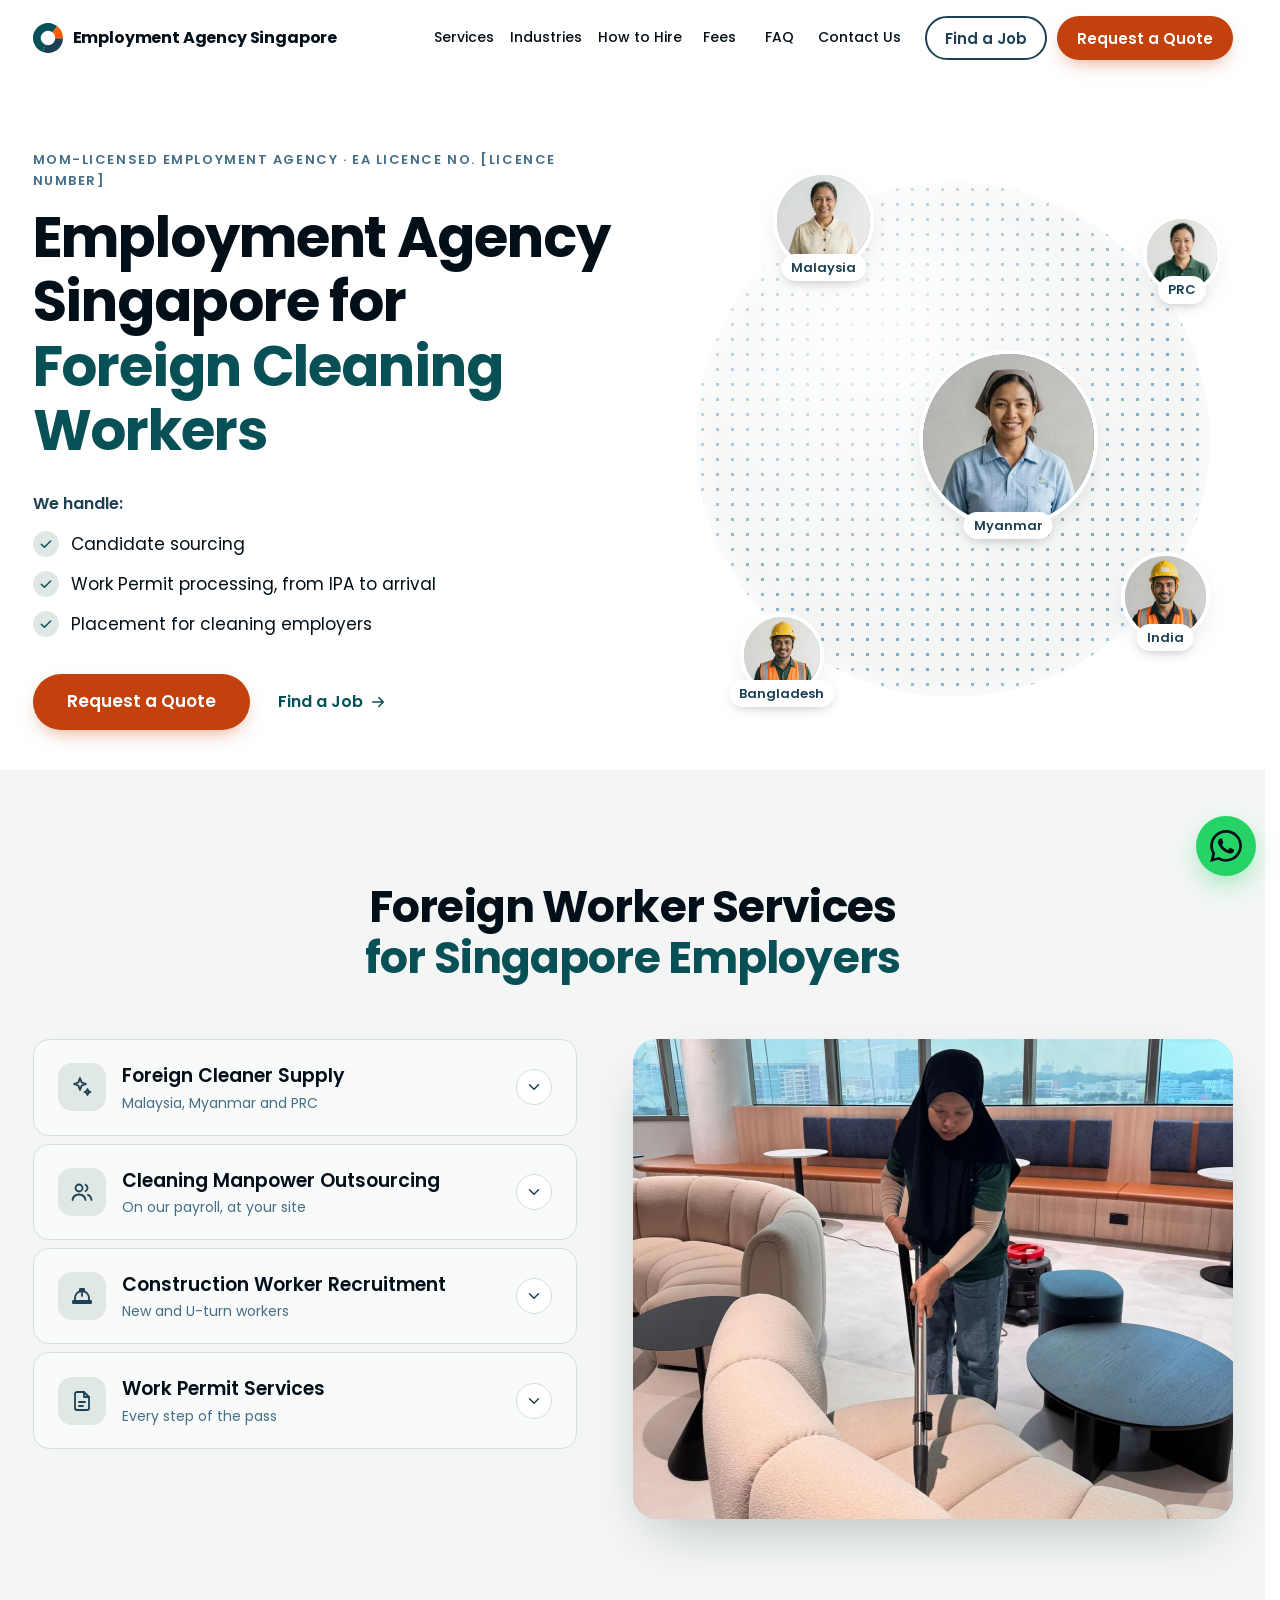
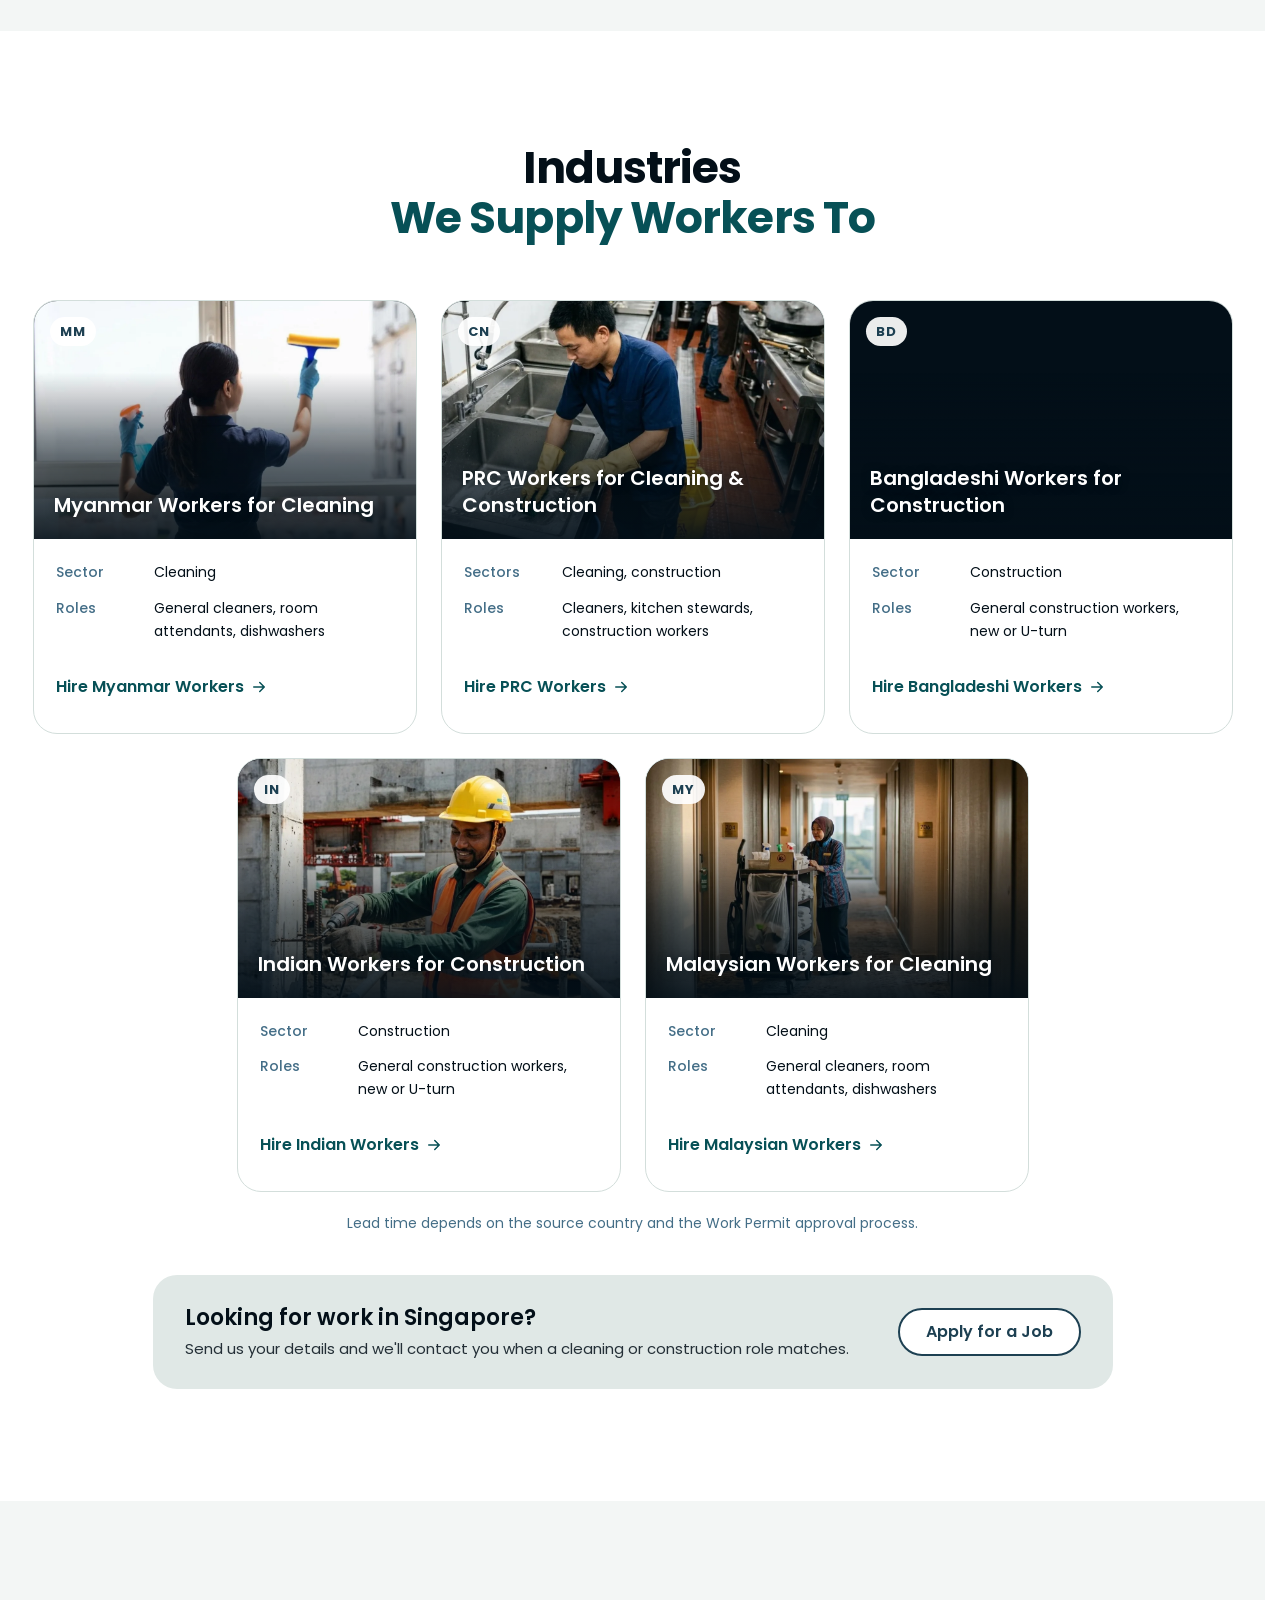
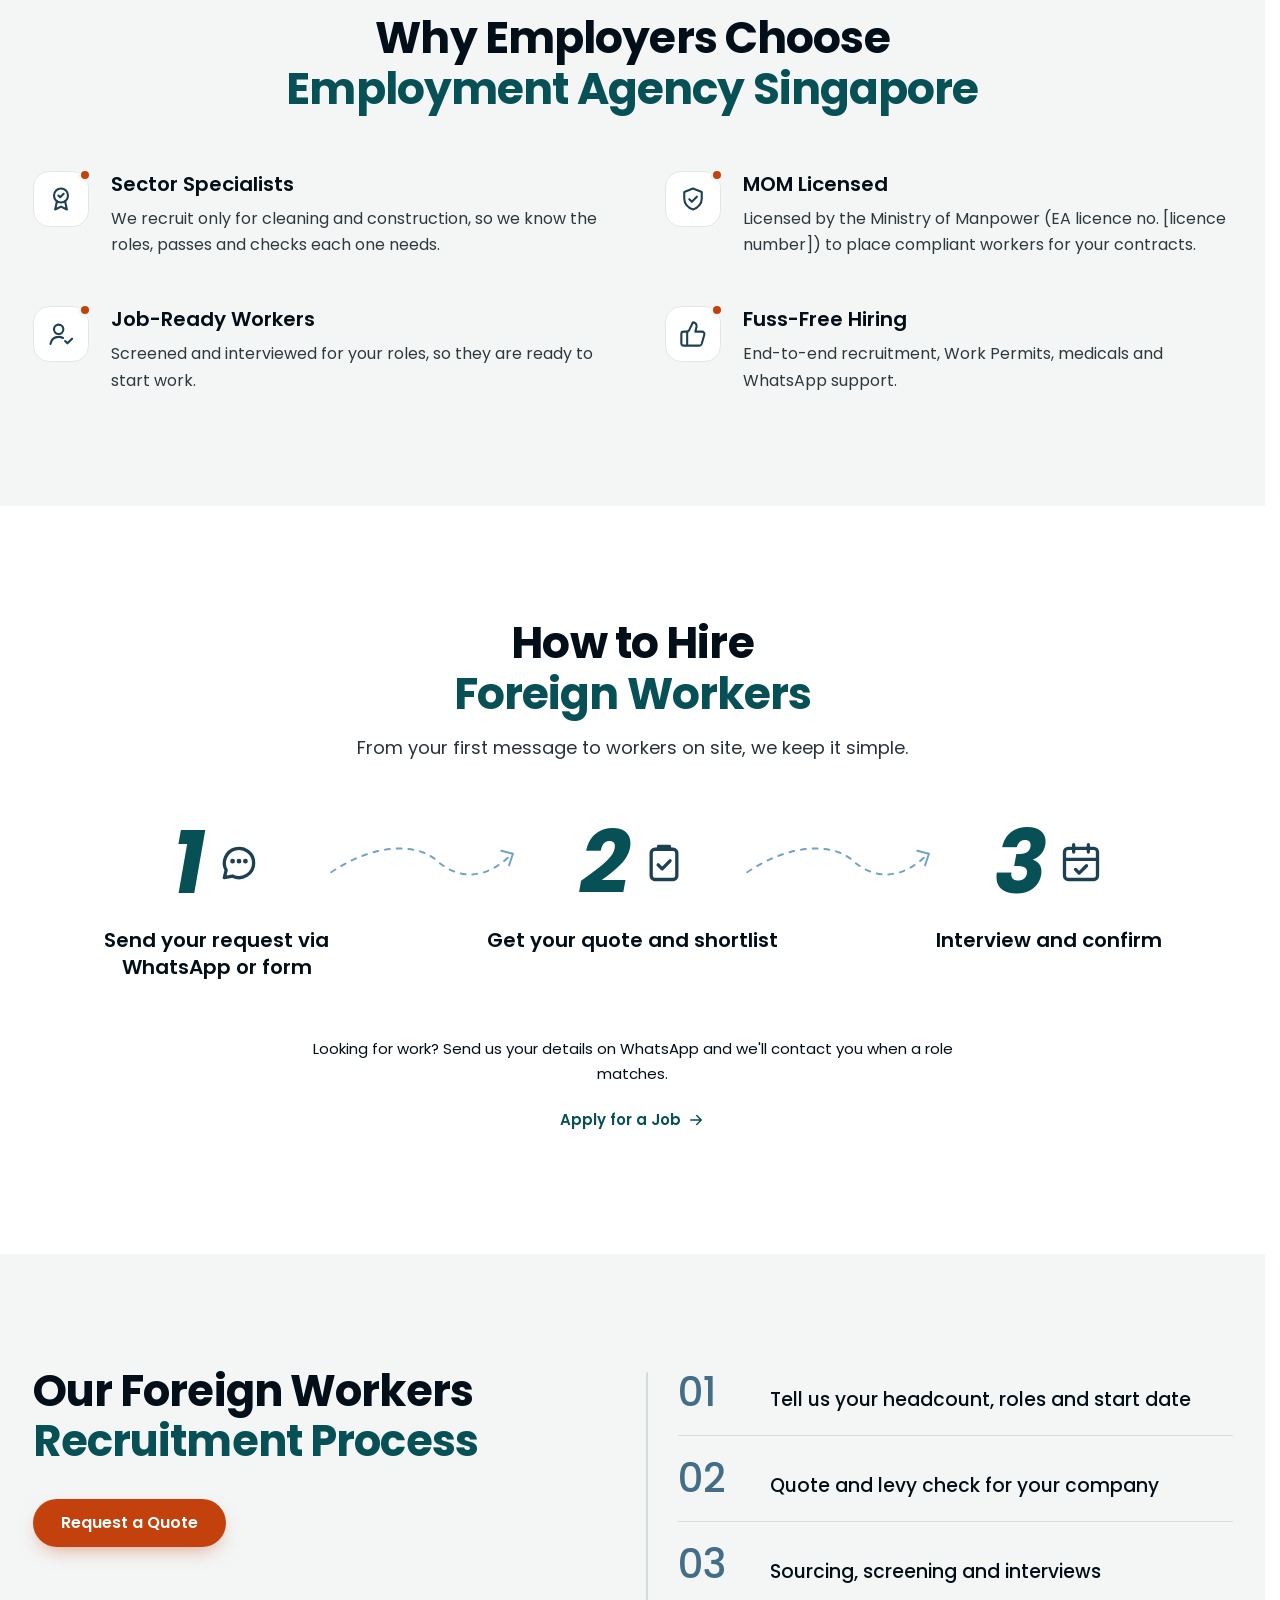
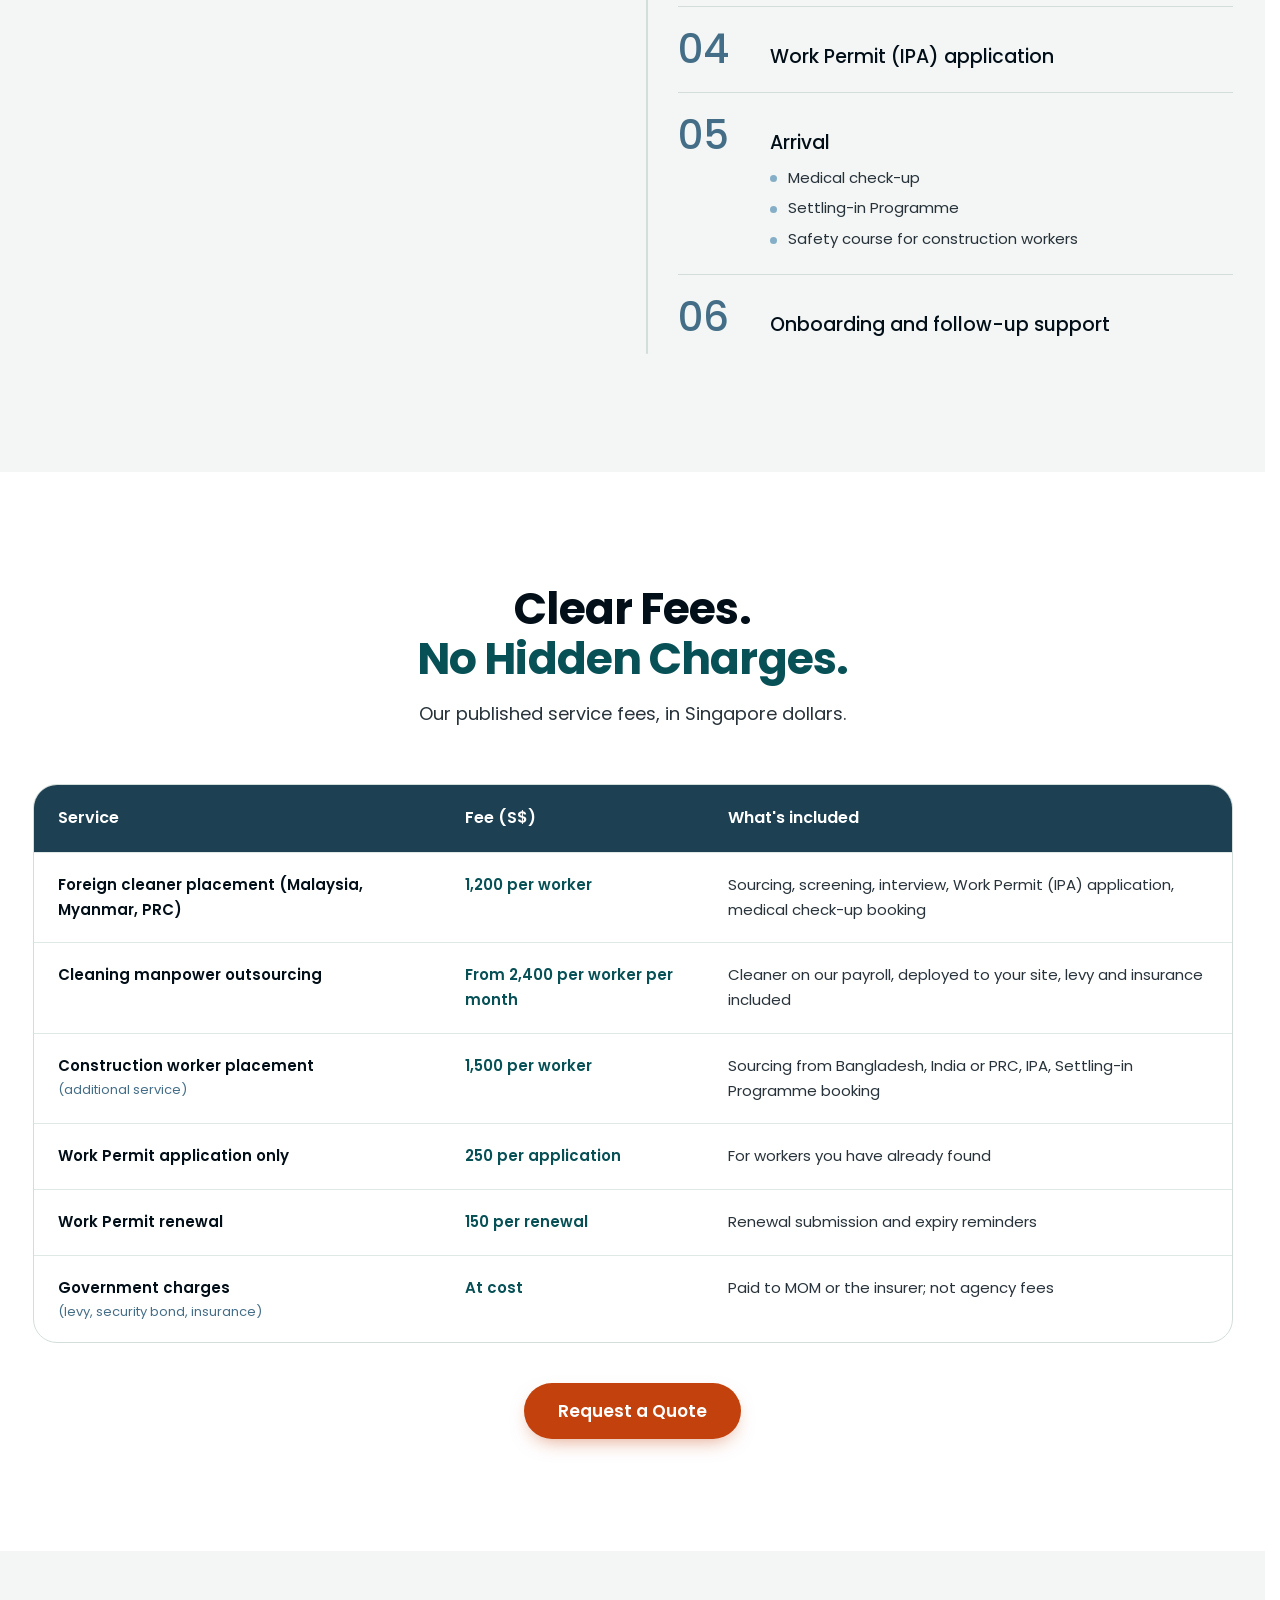
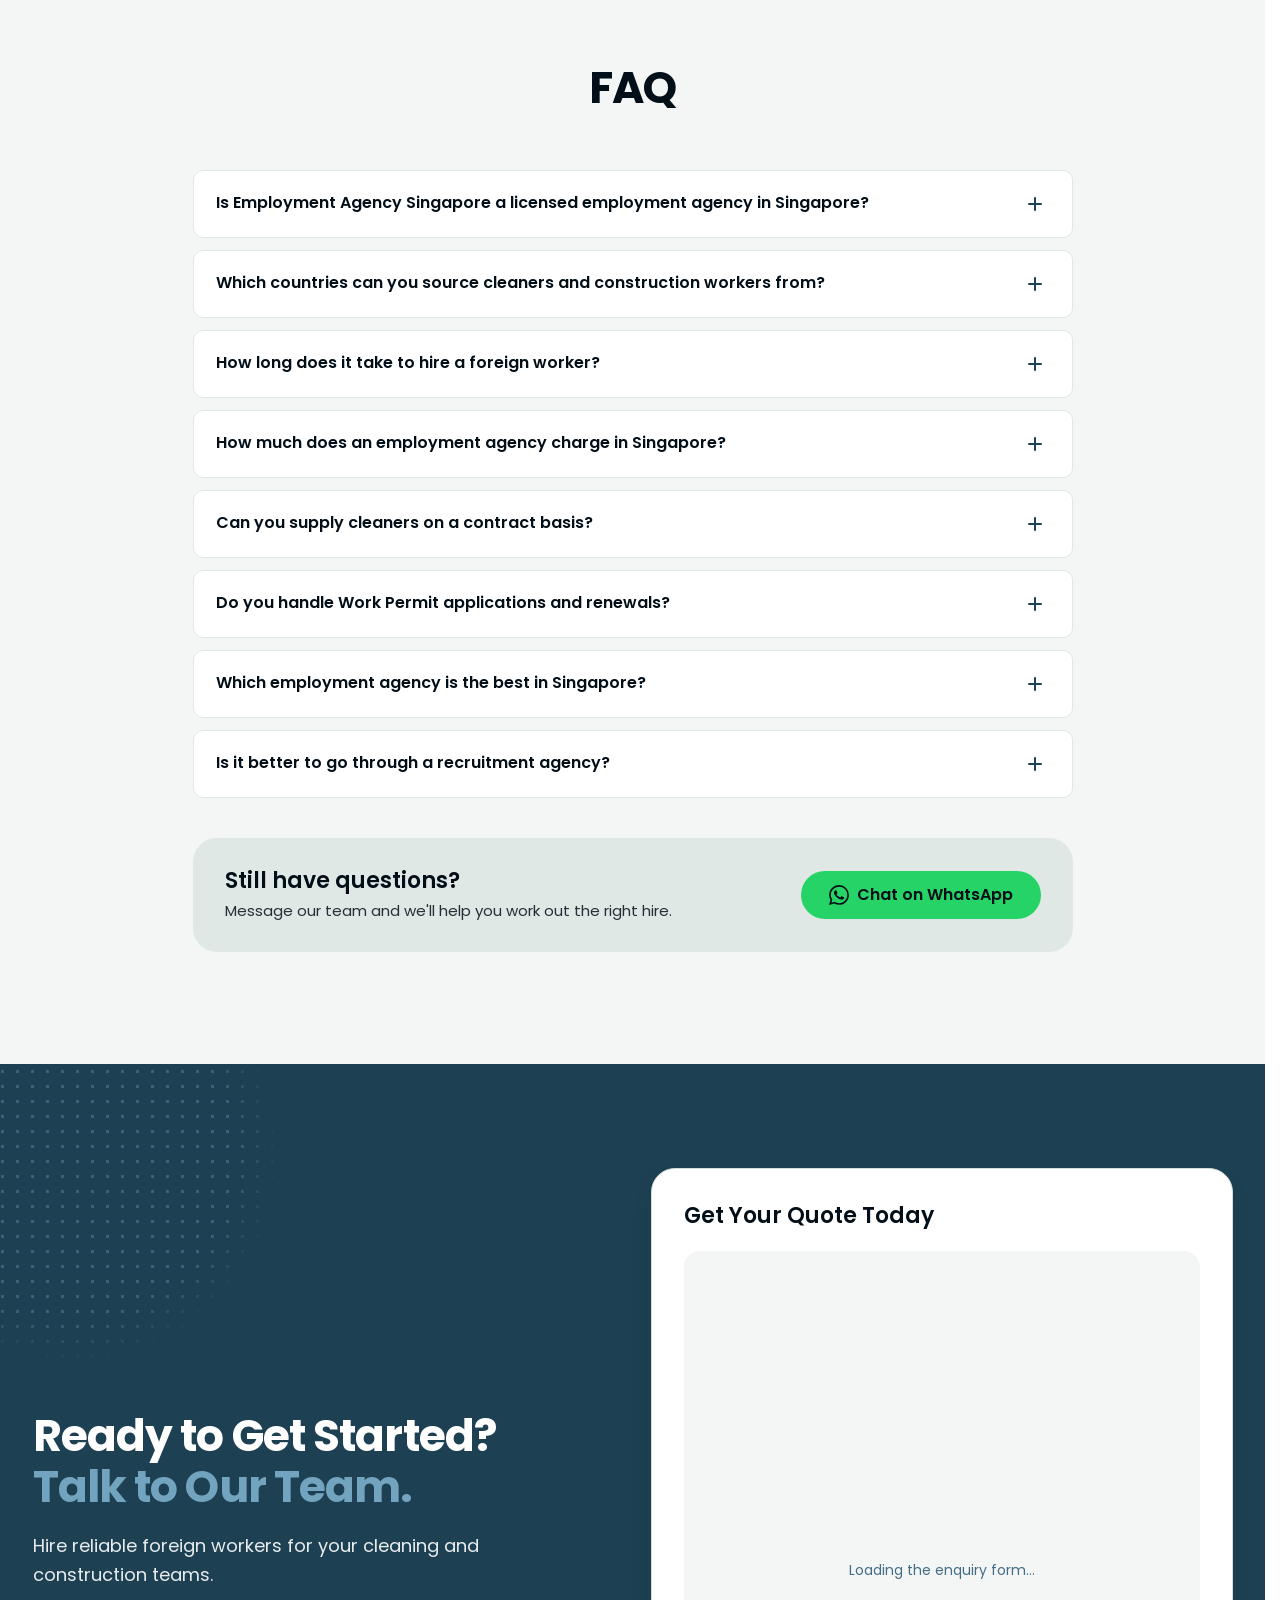
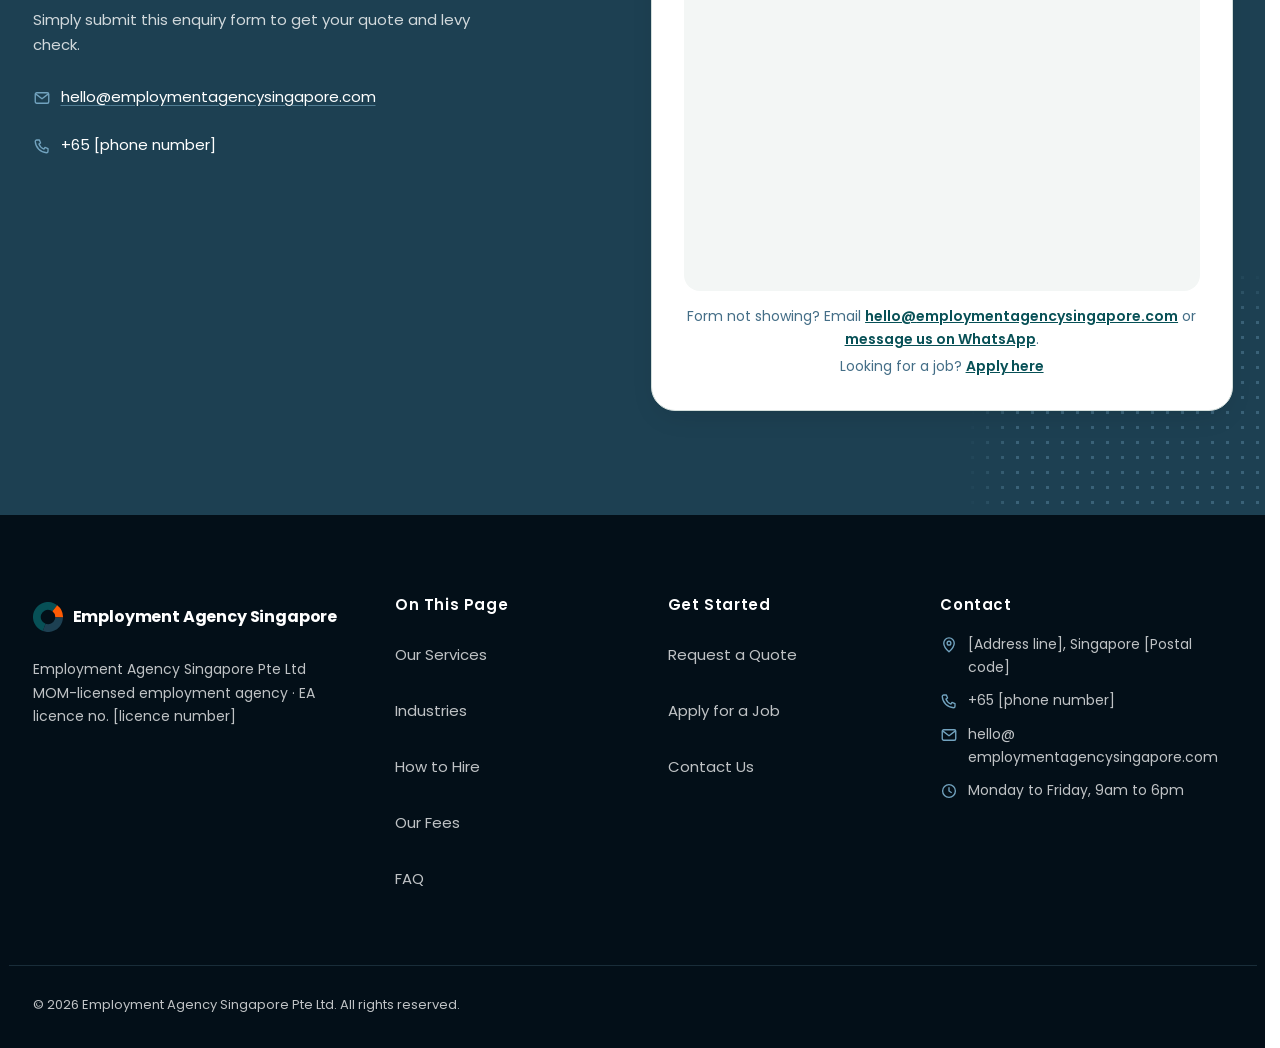
==== commit d111dd9c: "Crystal's notes: phone bottom bar, See all fees, Apply for a Job - Phone bottom bar like SuperClean'" ====
--- a/landing-pages/index.html
+++ b/landing-pages/index.html
@@ -123,8 +123,8 @@
   ]
 }
   </script>
-  <link rel="stylesheet" href="css/design-system.css?v=63">
-  <link rel="stylesheet" href="css/home.css?v=63">
+  <link rel="stylesheet" href="css/design-system.css?v=64">
+  <link rel="stylesheet" href="css/home.css?v=64">
 </head>
 <body>
 
@@ -515,8 +515,8 @@
           <tr class="fee-extra"><th scope="row">Government charges <small>(levy, security bond, insurance)</small></th><td data-label="Fee (S$)">At cost</td><td data-label="What's included">Paid to MOM or the insurer; not agency fees</td></tr>
         </tbody>
       </table>
-    </div>
-    <button class="btn btn-secondary btn-sm show-more" type="button" data-expand="fees" data-more="See all fees" data-less="Show fewer fees" aria-expanded="false">See all fees</button>
+      <button class="fee-more show-more" type="button" data-expand="fees" data-more="See all fees" data-less="Show fewer fees" aria-expanded="false"><span>See all fees</span><svg class="ico" aria-hidden="true"><use href="#i-chevdown"/></svg></button>
+    </div>
     <div class="center-cta"><a class="btn btn-primary btn-lg" data-link="requestWorkers" href="#request-workers">Request a Quote</a></div>
   </div>
 </section>
@@ -704,12 +704,13 @@
   <svg><use href="#i-whatsapp"/></svg>
 </a>
 
-<!-- Phone only: action bar at the bottom of the screen (shows after the hero buttons, hides at the form) -->
+<!-- Phone only: action bar at the bottom of the screen, like SuperClean's (shows after the hero buttons, hides at the form).
+     The floating WhatsApp button sits just above it. -->
 <div class="mobile-cta is-hidden" role="region" aria-label="Quick contact">
+  <p class="mobile-cta-price"><span>Worker placement from</span><strong>S$1,200/worker</strong></p>
   <a class="btn btn-primary" data-link="requestWorkers" href="#request-workers">Request a Quote</a>
-  <a class="btn btn-whatsapp" data-link="whatsapp" href="https://wa.me/6589565188?text=Hi%20Employment%20Agency%20Singapore!%20I%20would%20like%20to%20enquire%20about%20hiring%20foreign%20workers.%0A%0ACompany%20name%3A%20%0ANumber%20of%20workers%3A%20%0ACleaning%20or%20construction%3A%20" target="_blank" rel="noopener"><svg class="ico"><use href="#i-whatsapp"/></svg>WhatsApp</a>
 </div>
 
-<script src="js/home.js?v=63"></script>
+<script src="js/home.js?v=64"></script>
 </body>
 </html>
--- a/landing-pages/css/home.css
+++ b/landing-pages/css/home.css
@@ -339,7 +339,7 @@
   display: grid; place-items: center; background: #25d366; color: var(--depth); box-shadow: 0 10px 28px -6px rgba(37, 211, 102, .55);
   transition: transform .2s;
 }
-.wa-float:hover { transform: scale(1.06); }
+@media (hover: hover) and (pointer: fine) { .wa-float:hover { transform: scale(1.06); } }
 .wa-float svg { width: 32px; height: 32px; }
 
 /* =========================================================
@@ -1012,7 +1012,6 @@
 }
 /* Links inside a sentence: a taller tap area without moving the text */
 .faq-a a, .form-alt a { padding: 12px 0; margin: -12px 0; }
-.how-note .text-link { min-height: 0; padding: 12px 0; margin: -12px 0; }   /* in a sentence: no tall line */
 .pause-btn, .dots button { min-width: 44px; min-height: 44px; }
 .pause-btn { width: 44px; height: 44px; }
 
@@ -1198,3 +1197,35 @@
 .svc-media .media-ph { transition: opacity .5s ease-out; }
 .svc-media .media-ph img { transform: scale(1.04); transition: transform .5s ease-out; }
 .svc-media .media-ph.is-active img { transform: none; }
+
+/* =========================================================
+   Crystal's notes, 19 Oct 2026
+   ========================================================= */
+/* 1. Phone bottom bar like SuperClean's: price on the left, Request a Quote on the right,
+      the round WhatsApp button floating just above the bar (home.js sets html.bar-up and --bar-h) */
+@media (max-width: 600px) {
+  .mobile-cta { align-items: center; justify-content: space-between; gap: 12px; padding: 10px 16px calc(10px + env(safe-area-inset-bottom, 0px)); }
+  .mobile-cta-price { min-width: 0; line-height: 1.2; }
+  .mobile-cta-price span { display: block; font-size: .8125rem; color: var(--marine); }
+  .mobile-cta-price strong { display: block; font-size: 1.375rem; font-weight: 700; color: var(--depth); letter-spacing: -0.01em; }
+  .mobile-cta .btn-primary { flex: none; padding: 0 22px; }
+  .wa-float { display: grid; }
+  .bar-up .wa-float { transform: translateY(calc(-1 * var(--bar-h, 72px))); }
+}
+@media (max-width: 340px) {
+  .mobile-cta-price strong { font-size: 1.125rem; }
+  .mobile-cta .btn-primary { padding: 0 14px; }
+}
+
+/* 2. How to Hire: Apply for a Job on its own line, so it doesn't read as part of the sentence */
+.how-note .text-link { display: flex; width: fit-content; margin: 12px auto 0; }
+@media (max-width: 600px) { .how-note .text-link { margin-left: 0; } }
+
+/* 3. Fees: See all fees is the table's own last row (phones), not a second button above Request a Quote */
+.fee-table-wrap .fee-more {
+  width: 100%; margin: 0; min-width: 0; min-height: 48px; justify-content: center; align-items: center; gap: 6px;
+  border: 0; border-top: 1px solid var(--frost); border-radius: 0; background: var(--frost-soft);
+  color: var(--sea); font-weight: 600; font-size: .9375rem;
+}
+.fee-more .ico { width: 18px; height: 18px; transition: transform .3s ease-out; }
+.fee-more[aria-expanded="true"] .ico { transform: rotate(180deg); }
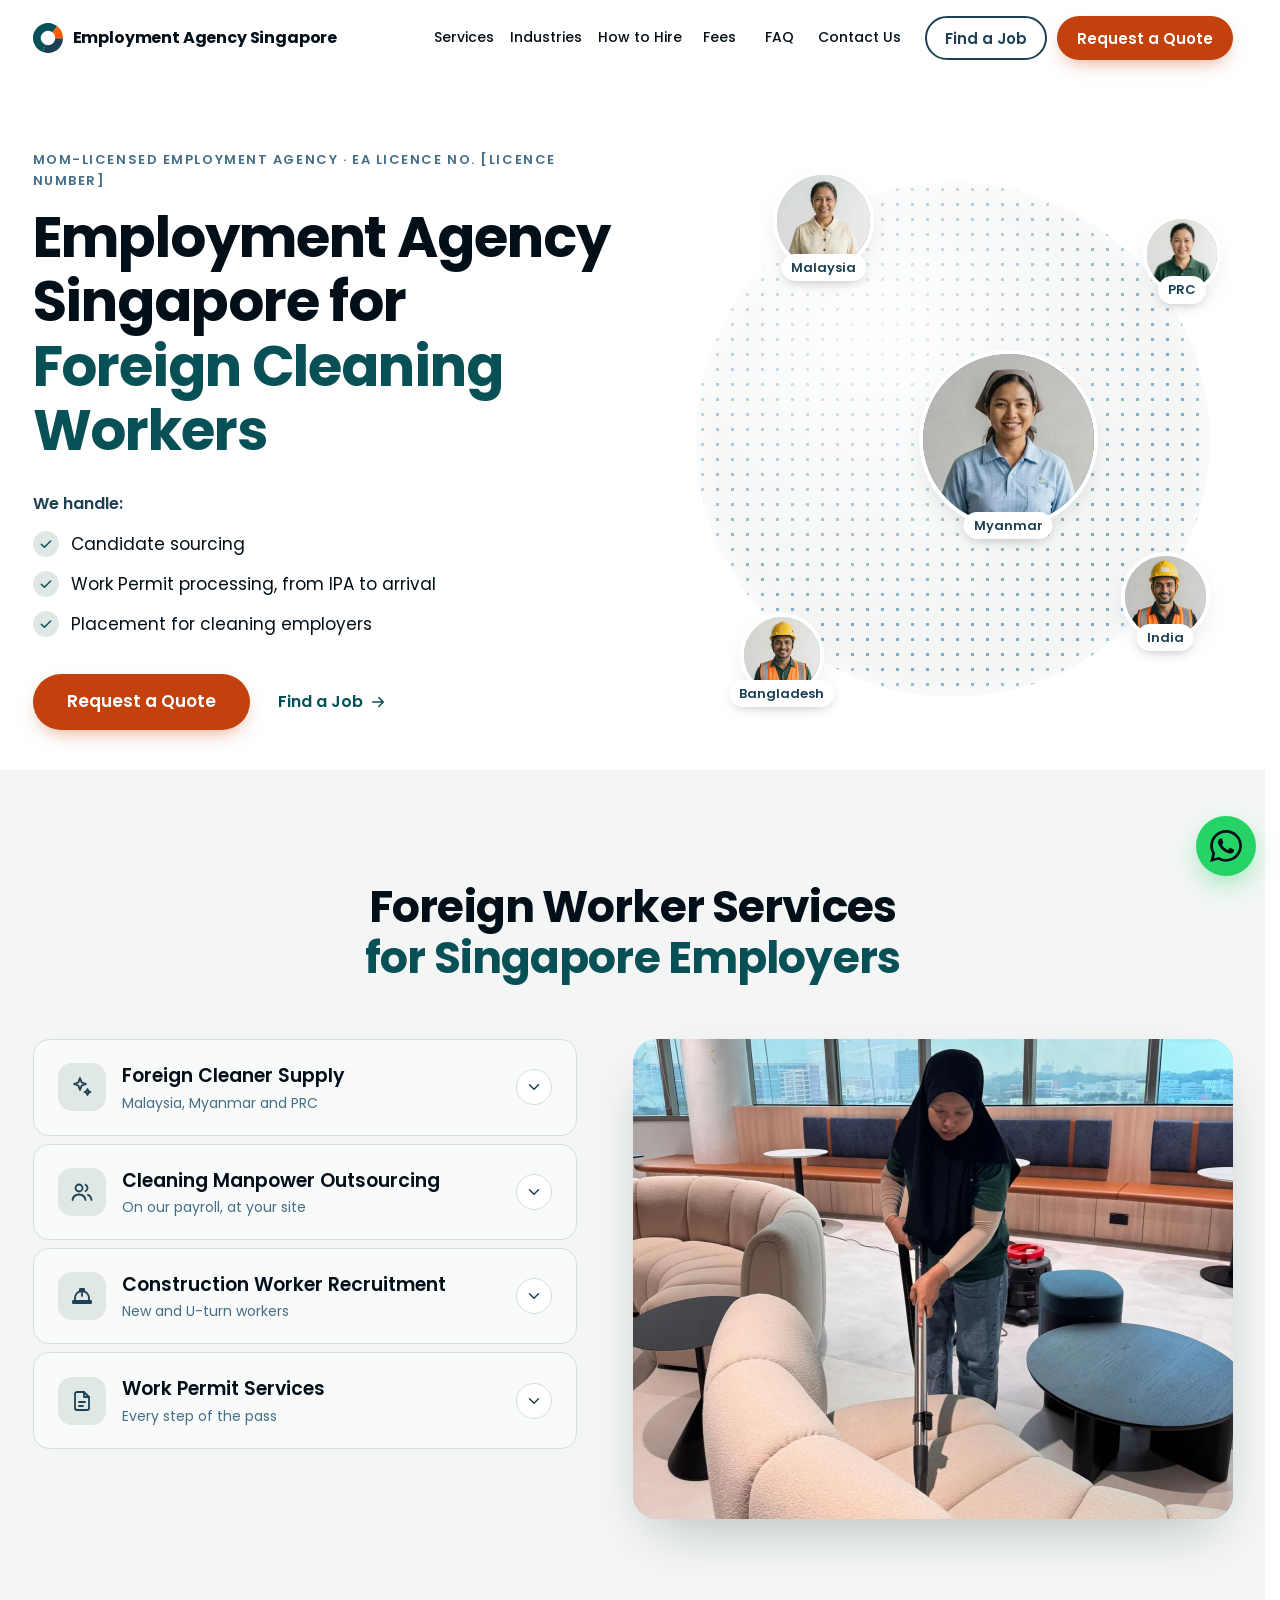
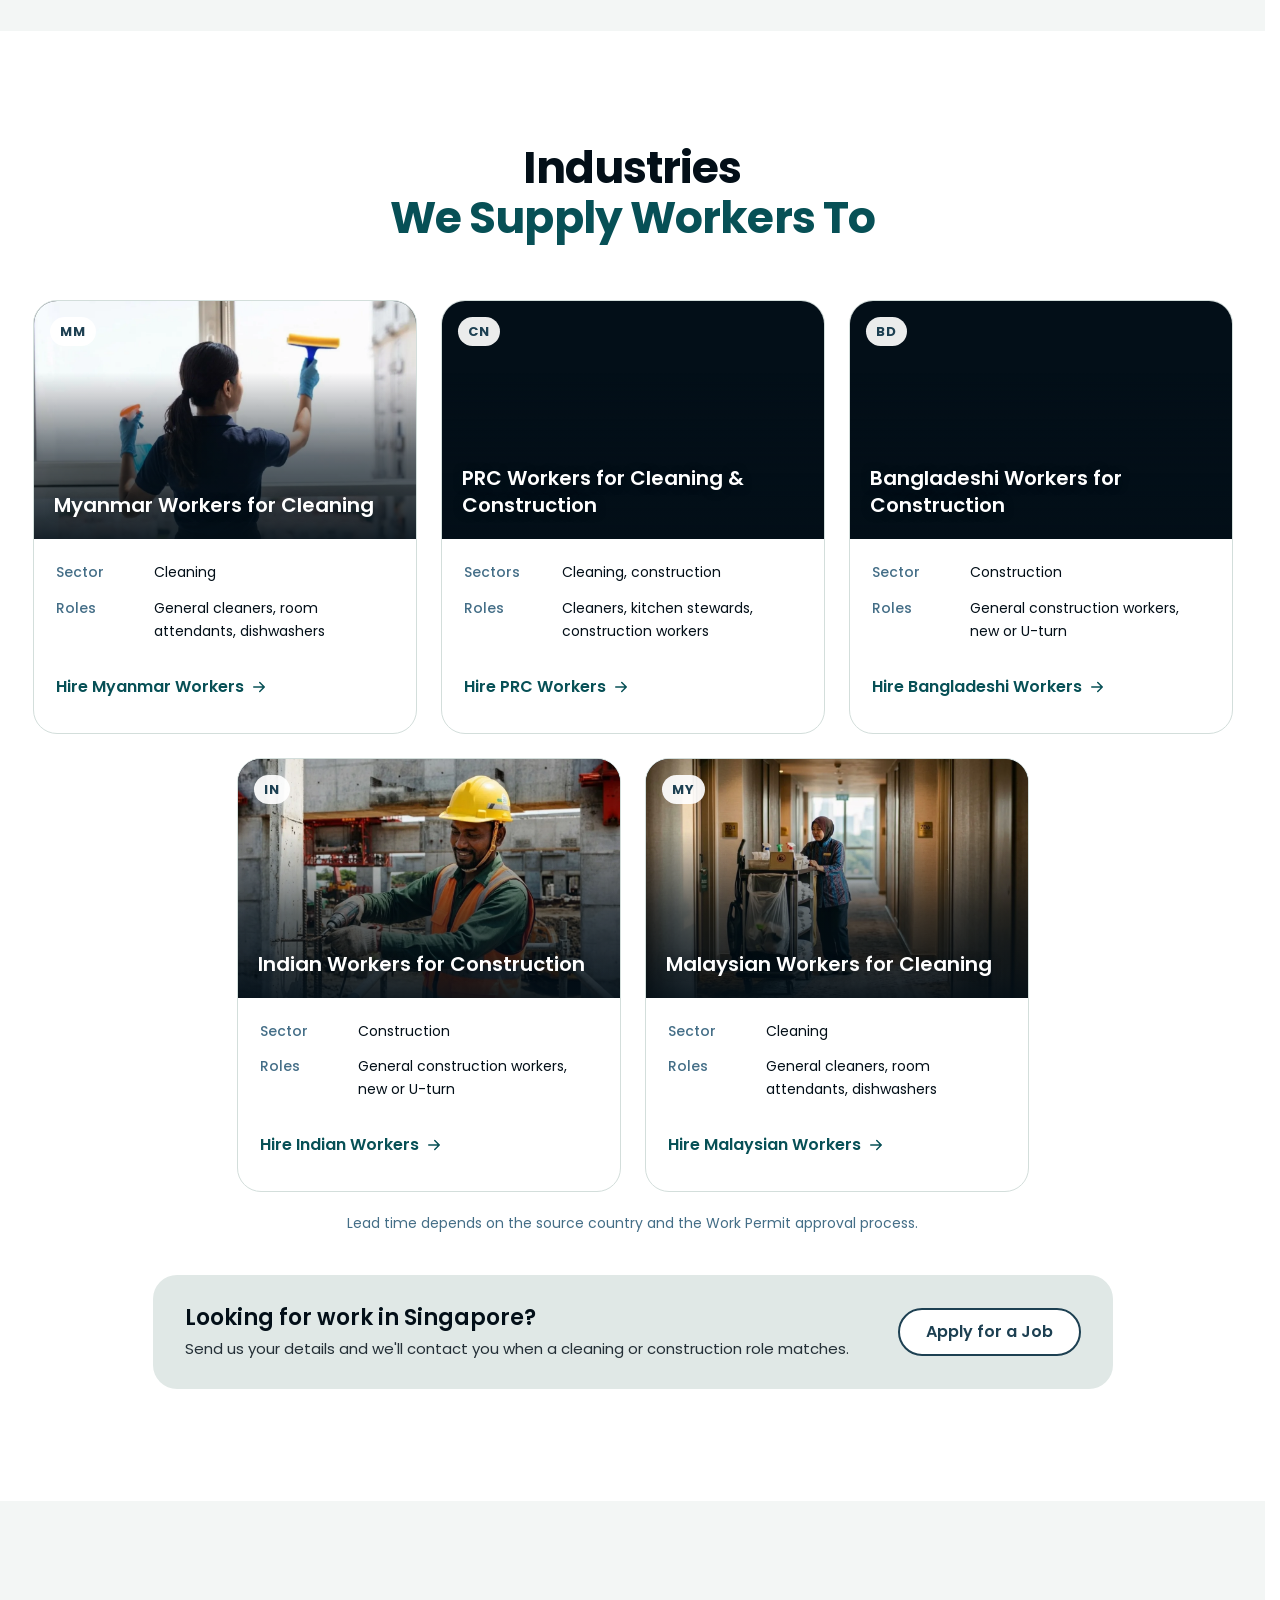
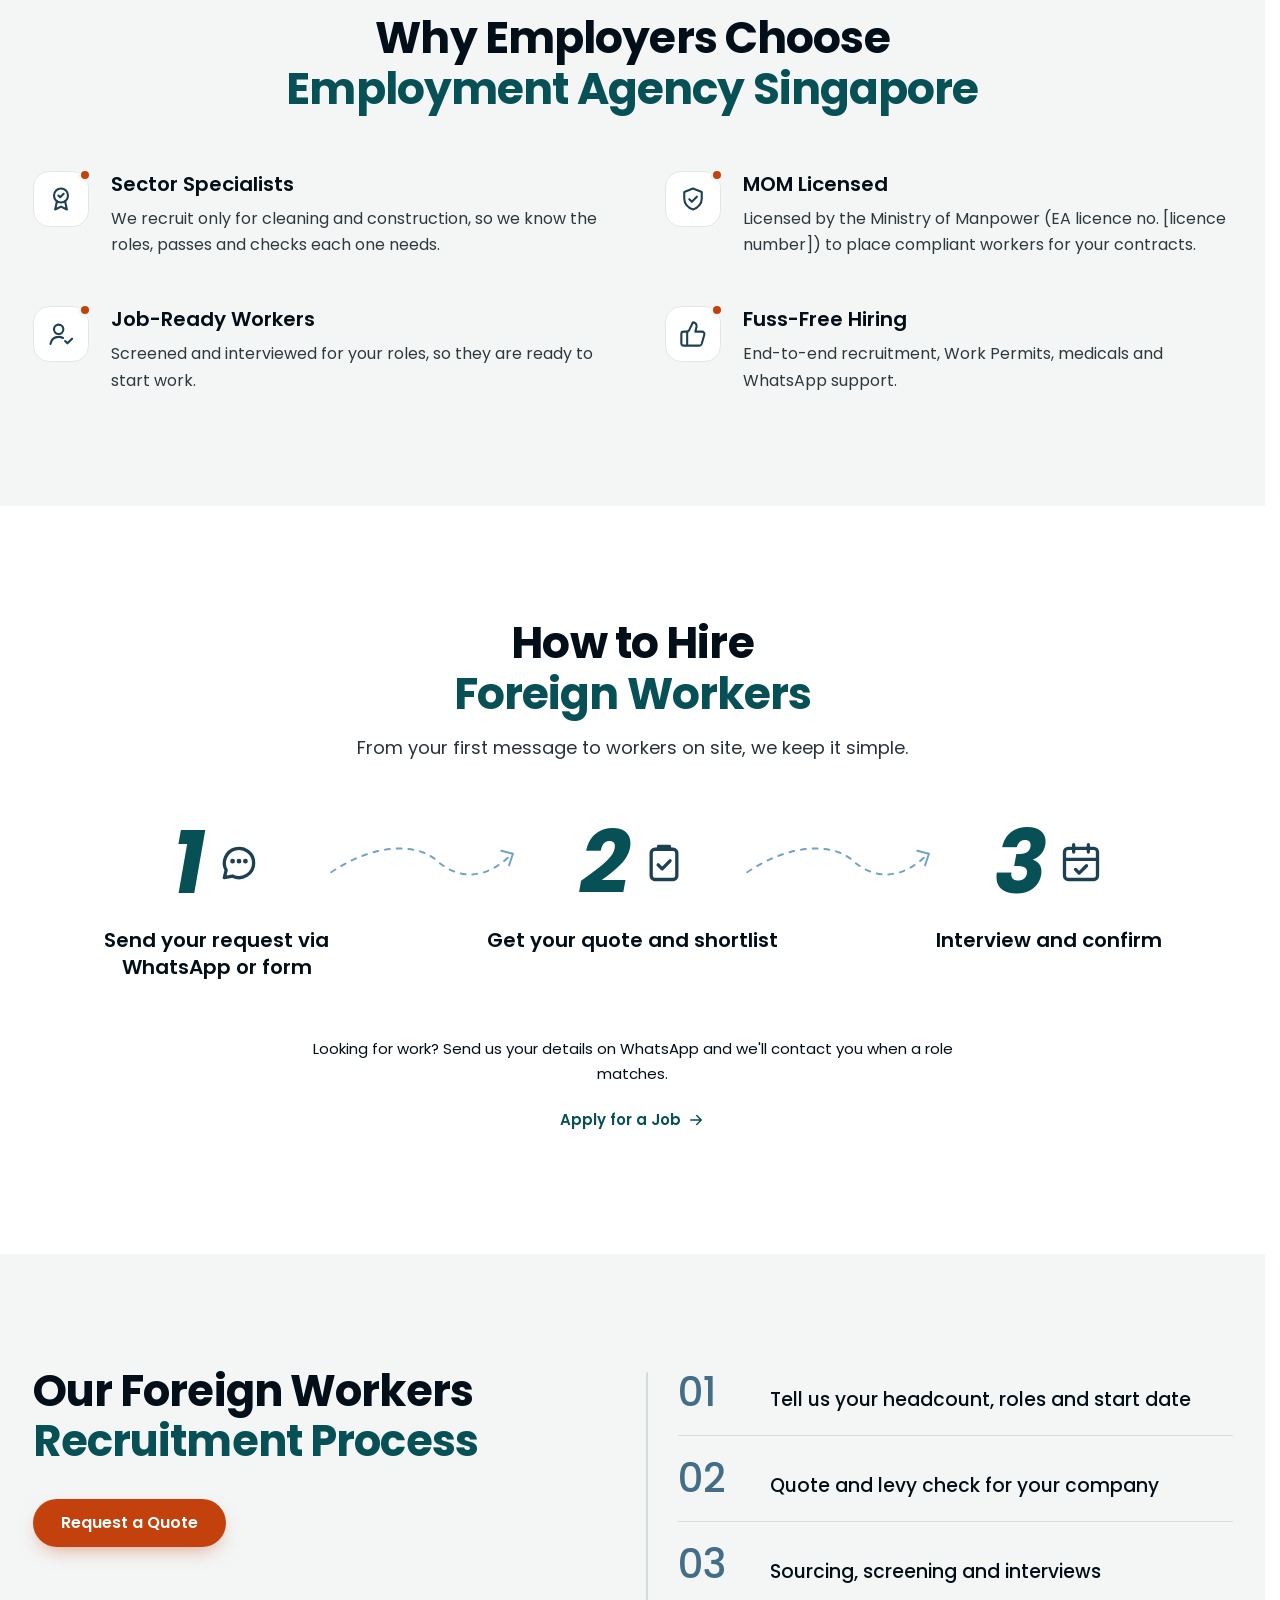
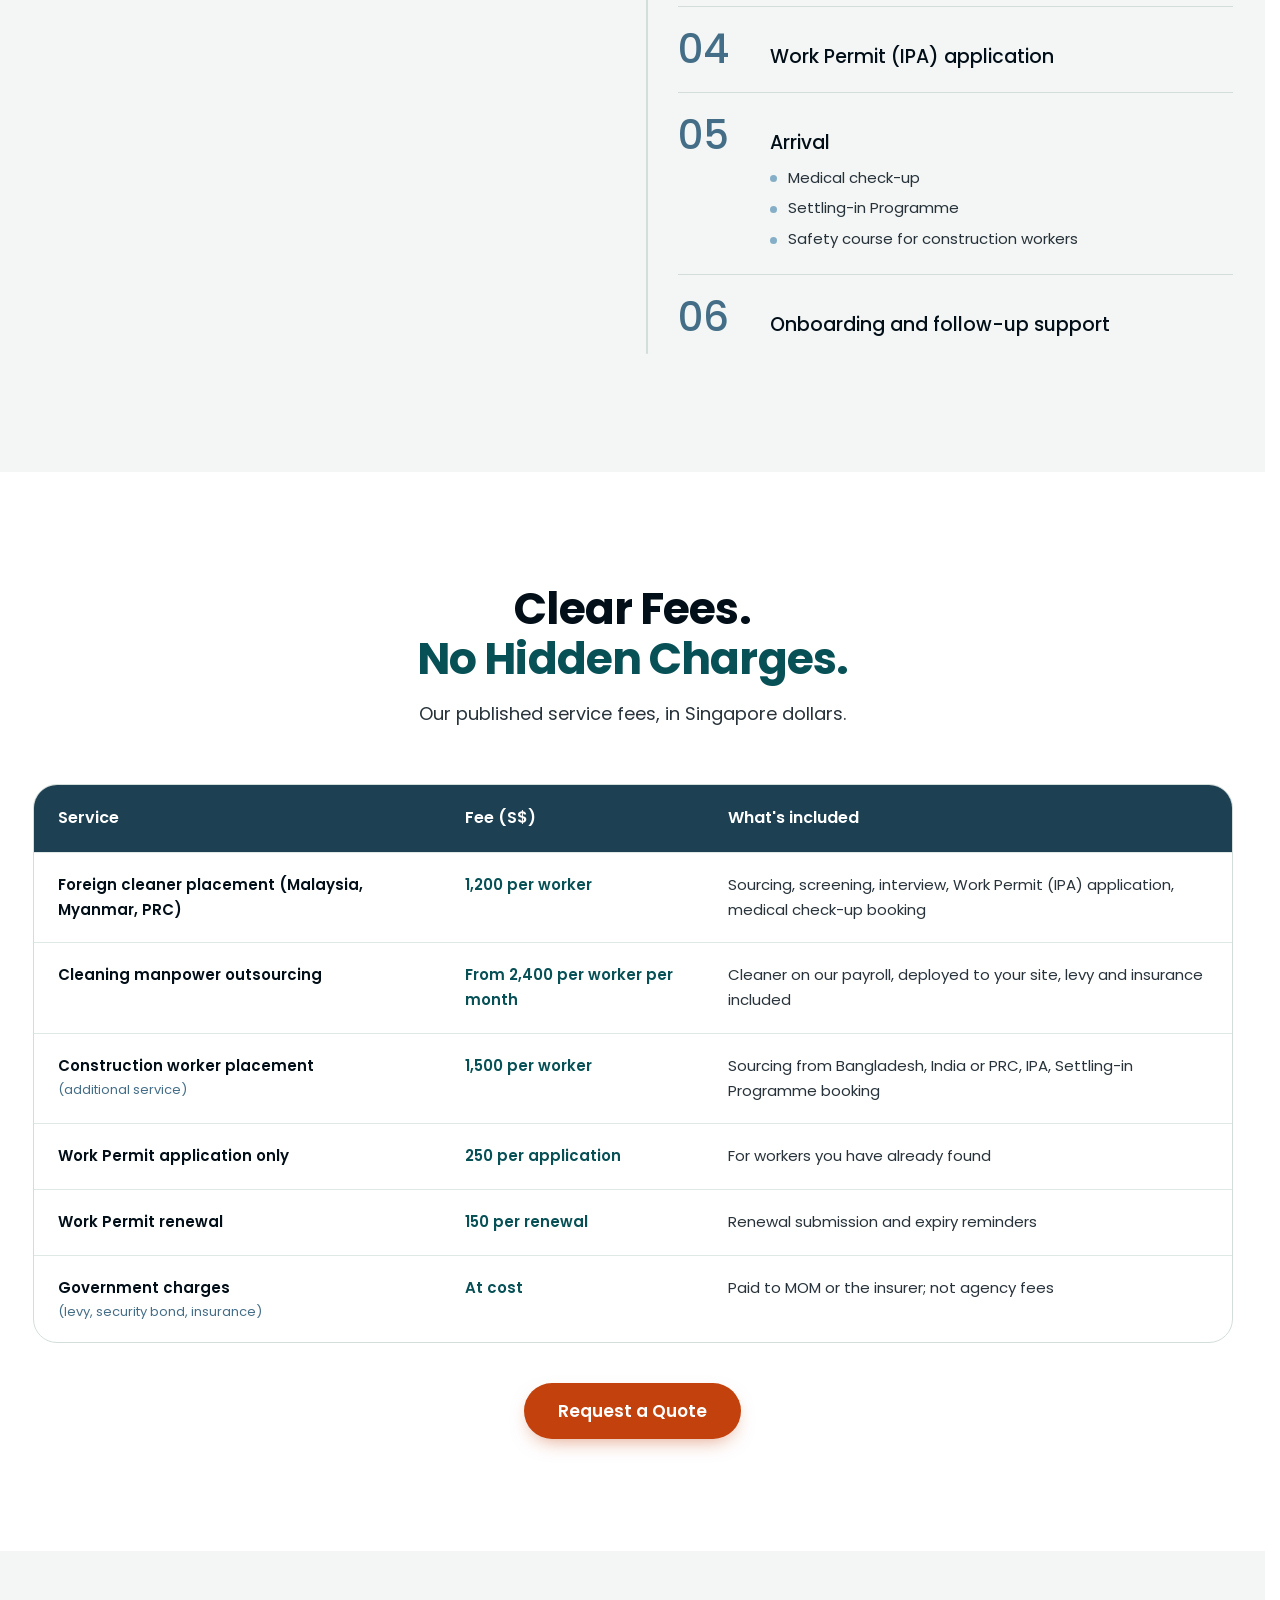
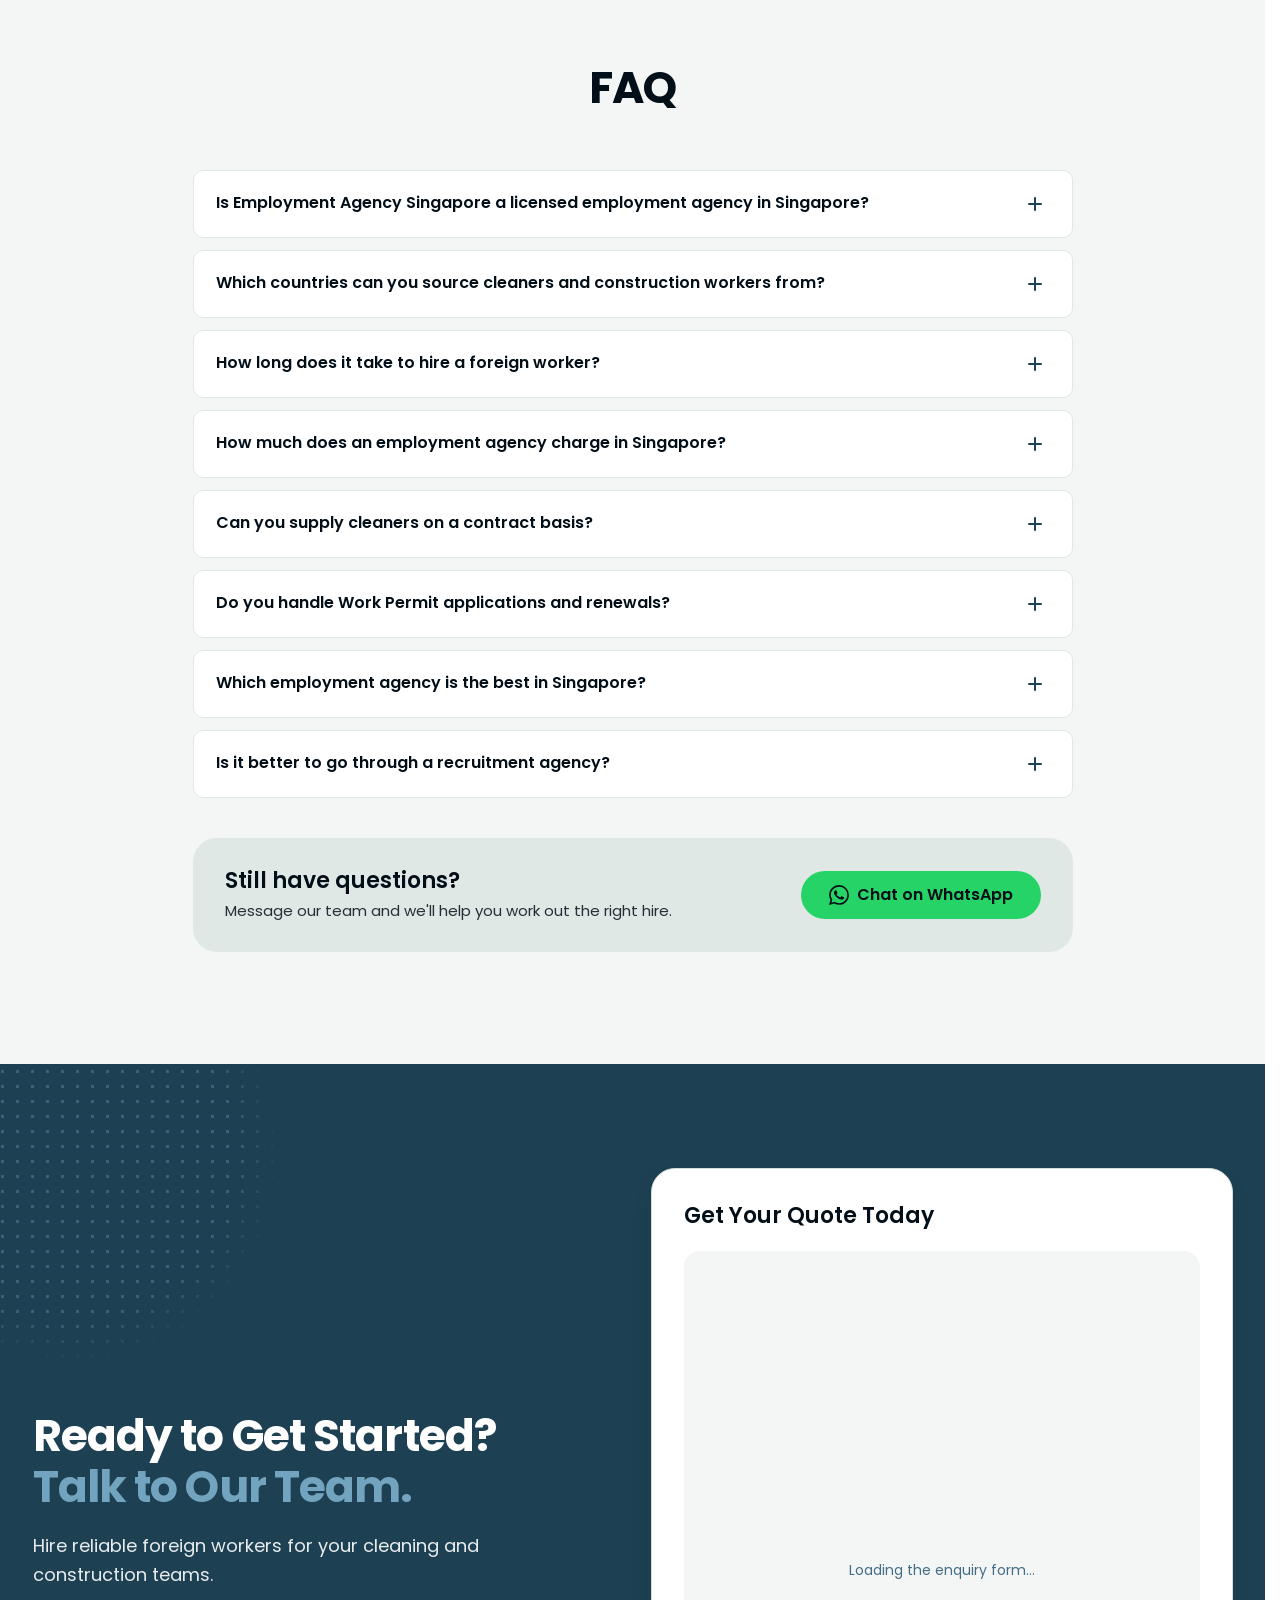
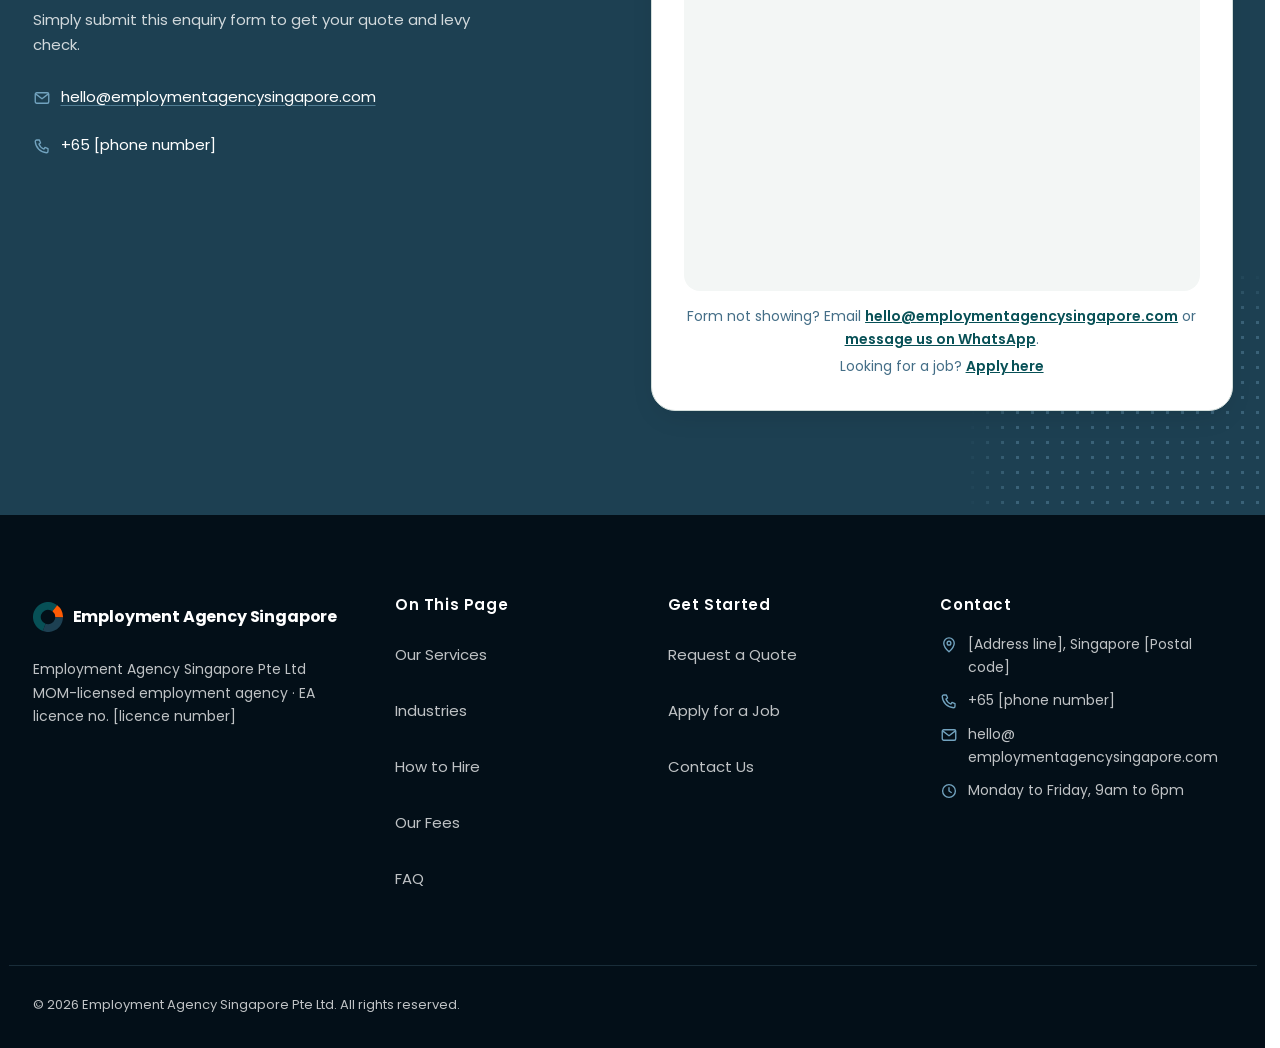
==== commit dfbc4198: "FAQ: More questions is the list's own last row on phones Same idea as See all fees: a dashed card at" ====
--- a/landing-pages/index.html
+++ b/landing-pages/index.html
@@ -123,8 +123,8 @@
   ]
 }
   </script>
-  <link rel="stylesheet" href="css/design-system.css?v=64">
-  <link rel="stylesheet" href="css/home.css?v=64">
+  <link rel="stylesheet" href="css/design-system.css?v=65">
+  <link rel="stylesheet" href="css/home.css?v=65">
 </head>
 <body>
 
@@ -597,8 +597,8 @@
         <summary>Is it better to go through a recruitment agency?<span class="faq-ico" aria-hidden="true"></span></summary>
         <div class="faq-a"><p>For foreign workers, usually yes. An agency handles sourcing, screening and Work Permit paperwork, which saves time and lowers the risk of a rejected application.</p></div>
       </details>
-    </div>
-    <button class="btn btn-secondary btn-sm show-more" type="button" data-expand="faq" data-more="More questions" data-less="Fewer questions" aria-expanded="false">More questions</button>
+      <button class="faq-more show-more" type="button" data-expand="faq" data-more="More questions" data-less="Fewer questions" aria-expanded="false"><span>More questions</span><svg class="ico" aria-hidden="true"><use href="#i-chevdown"/></svg></button>
+    </div>
     <div class="ask-card">
       <div>
         <h3>Still have questions?</h3>
@@ -711,6 +711,6 @@
   <a class="btn btn-primary" data-link="requestWorkers" href="#request-workers">Request a Quote</a>
 </div>
 
-<script src="js/home.js?v=64"></script>
+<script src="js/home.js?v=65"></script>
 </body>
 </html>
--- a/landing-pages/css/home.css
+++ b/landing-pages/css/home.css
@@ -1229,3 +1229,12 @@
 }
 .fee-more .ico { width: 18px; height: 18px; transition: transform .3s ease-out; }
 .fee-more[aria-expanded="true"] .ico { transform: rotate(180deg); }
+
+/* 4. FAQ: More questions is the list's own last row (phones), styled as the next card in the list */
+.faq-list .faq-more {
+  width: 100%; margin: 0; min-width: 0; min-height: 48px; justify-content: center; align-items: center; gap: 6px;
+  border: 1px dashed var(--frost-line); border-radius: var(--radius-sm); background: transparent;
+  color: var(--sea); font-weight: 600; font-size: .9375rem;
+}
+.faq-more .ico { width: 18px; height: 18px; transition: transform .3s ease-out; }
+.faq-more[aria-expanded="true"] .ico { transform: rotate(180deg); }
